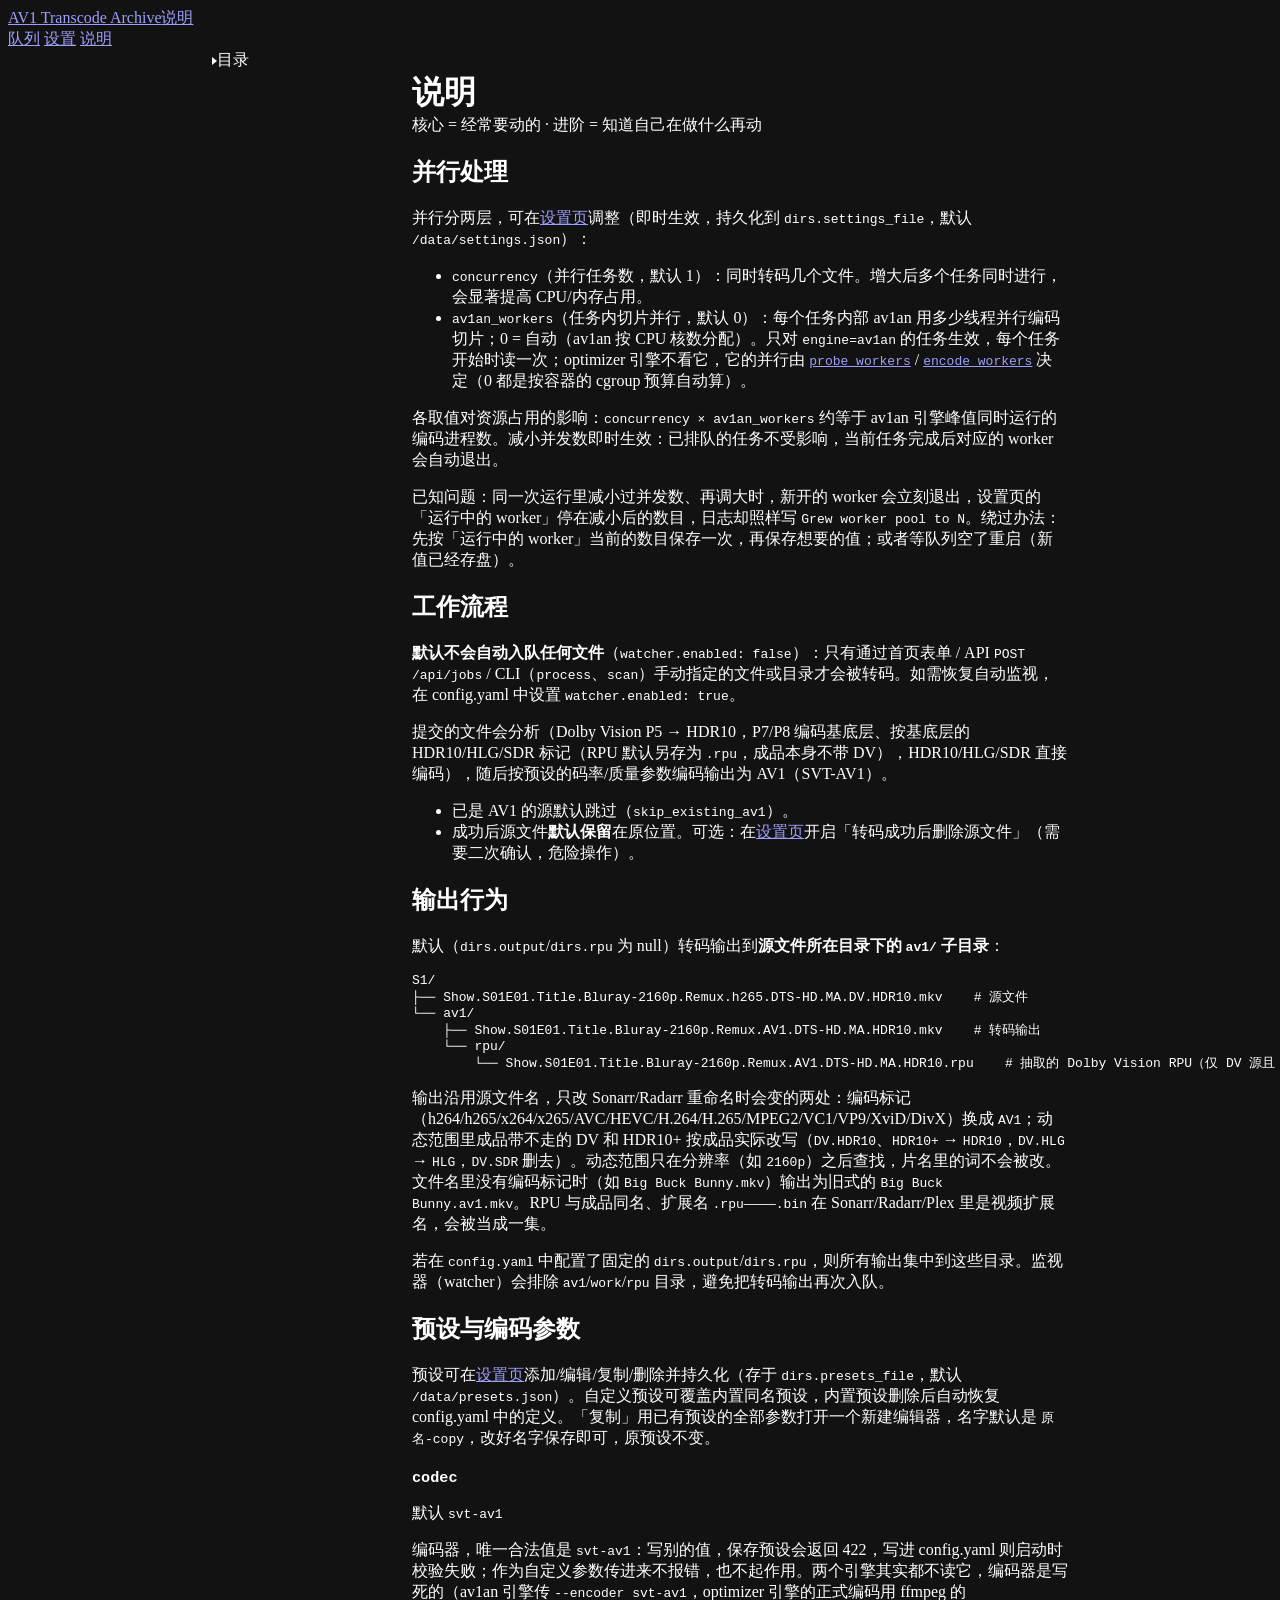
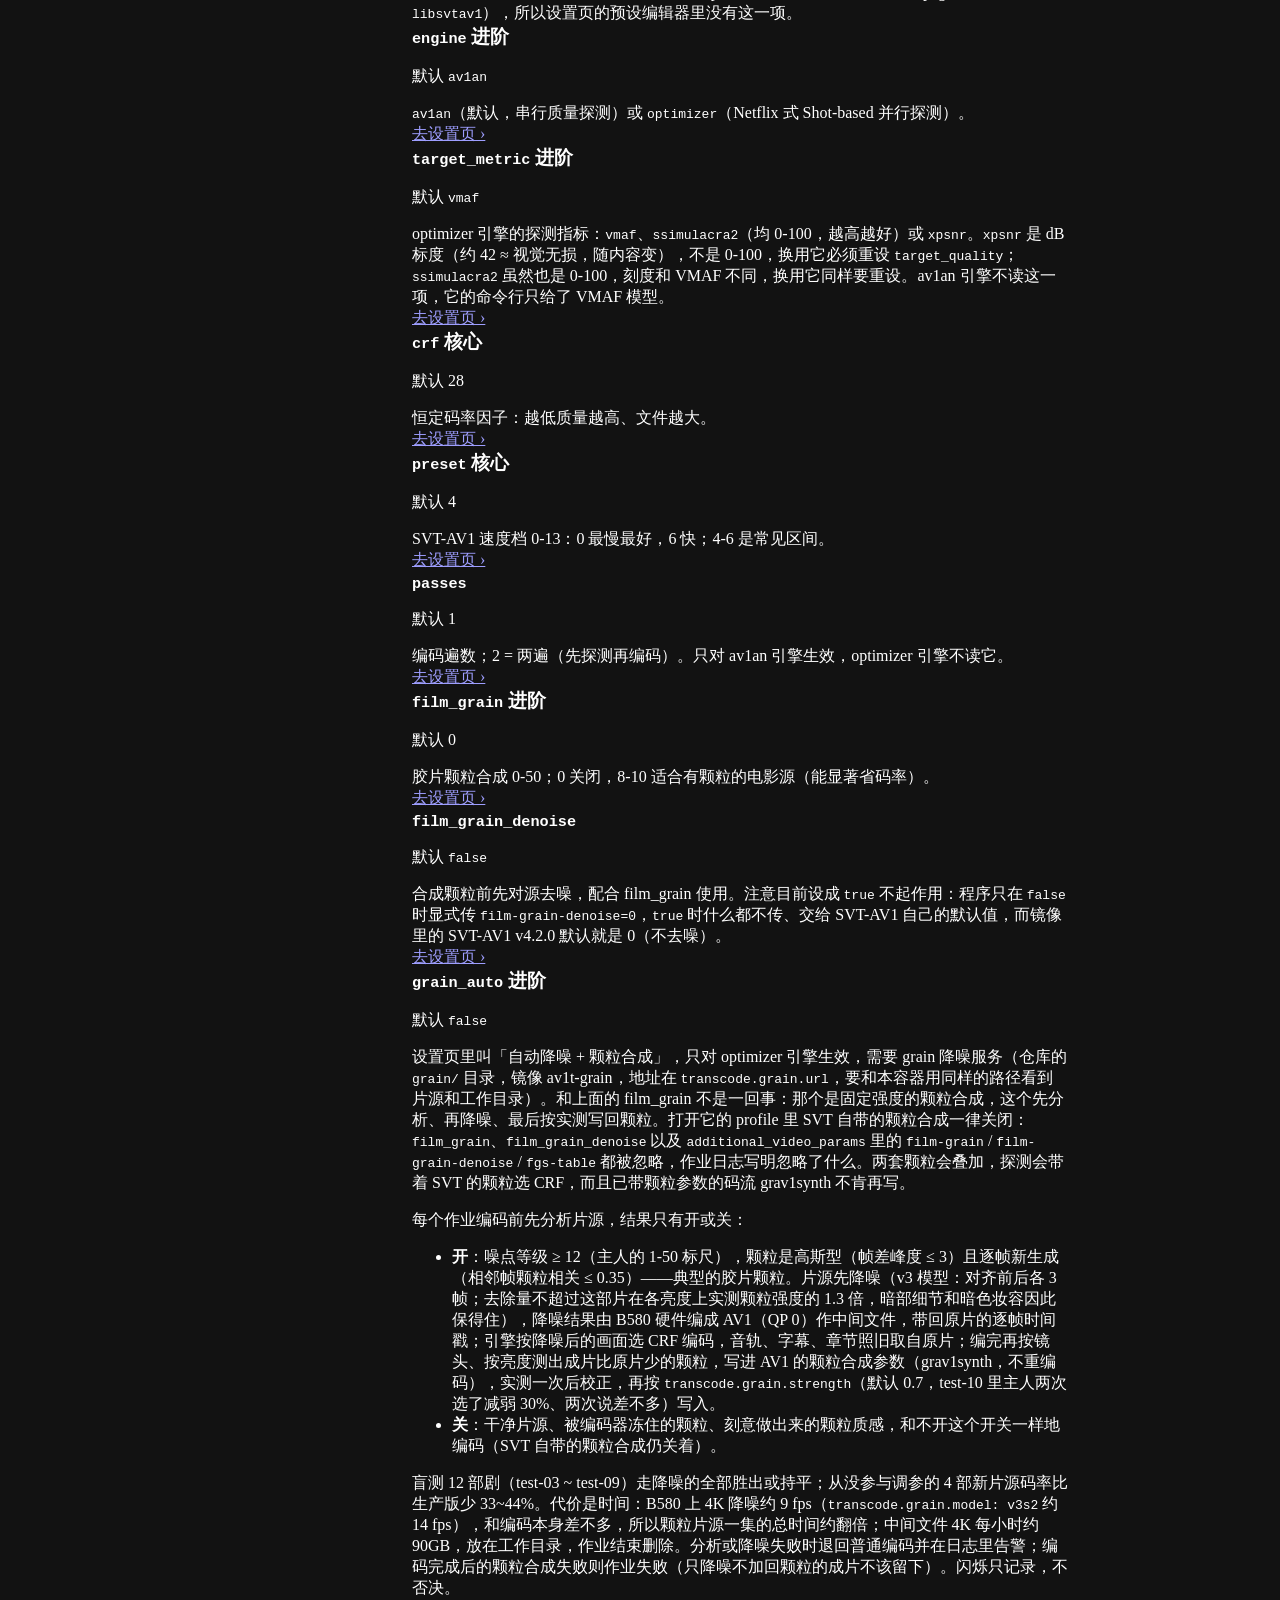
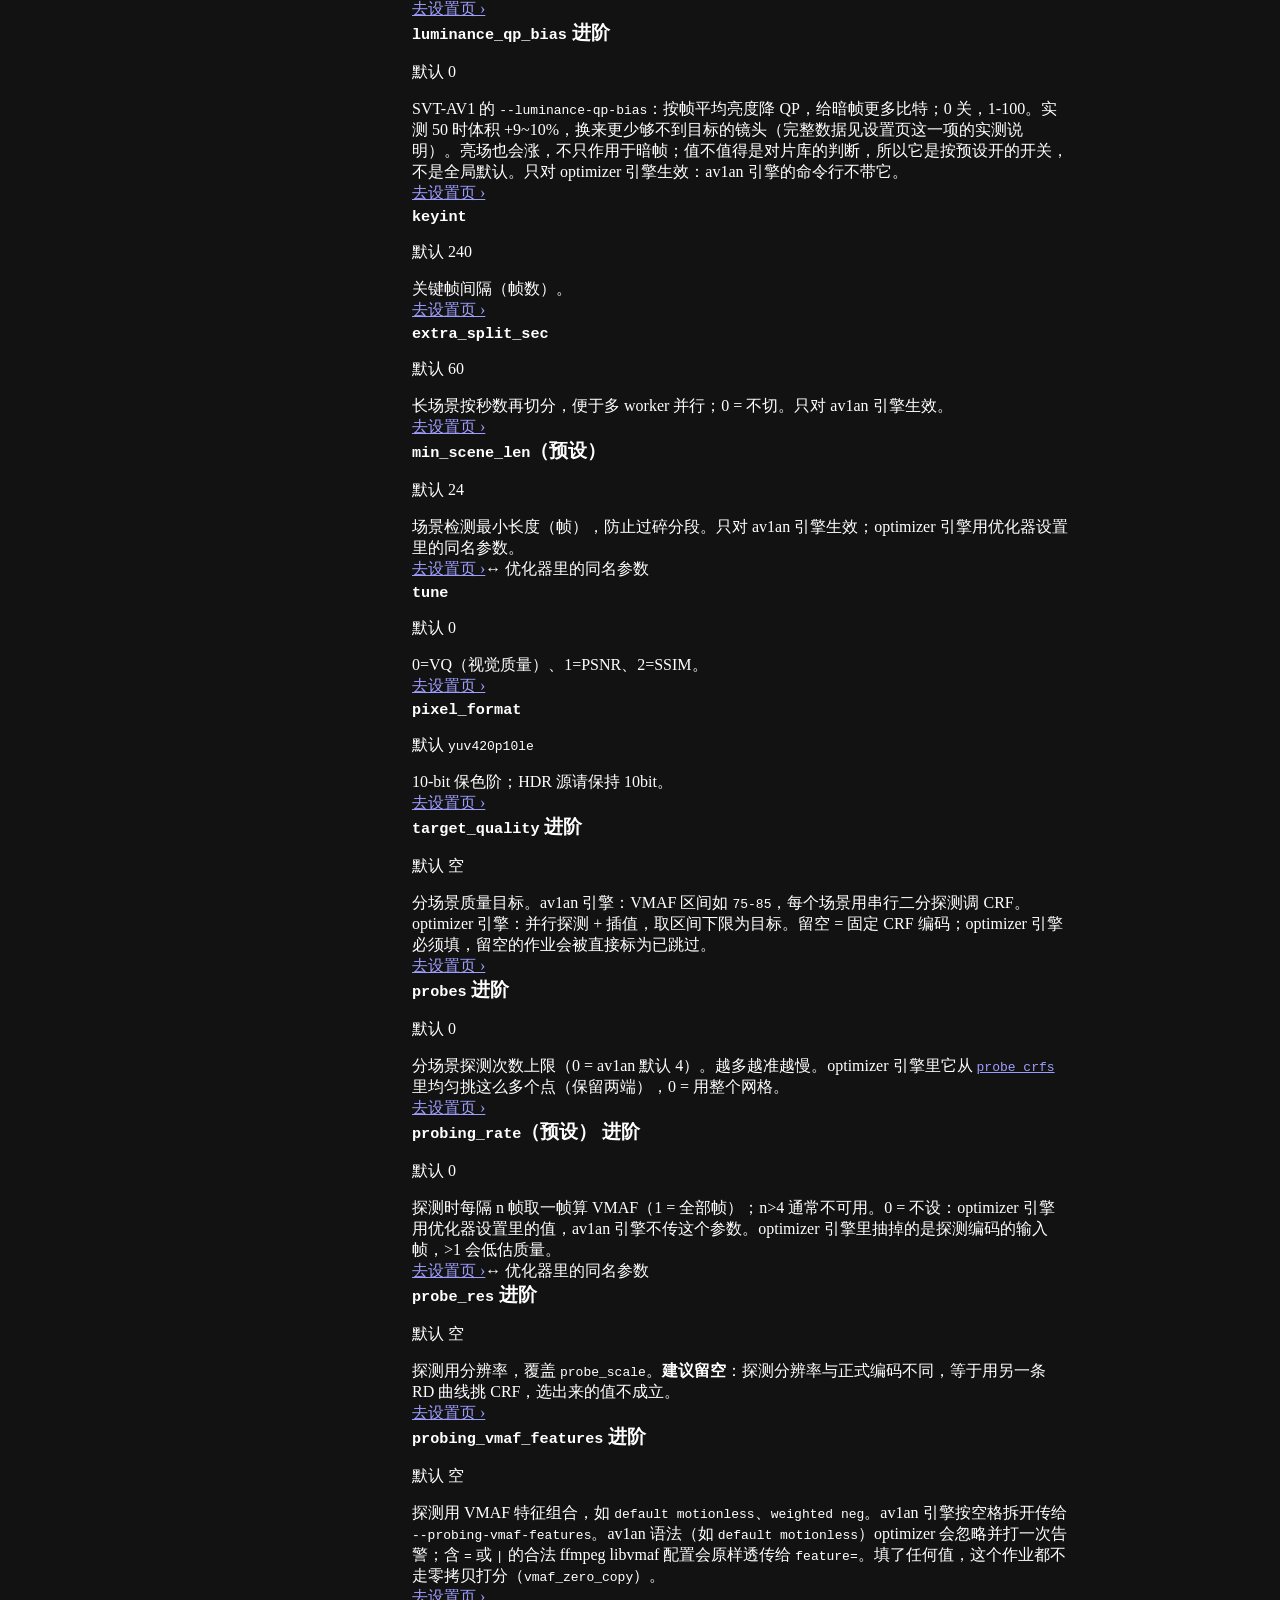
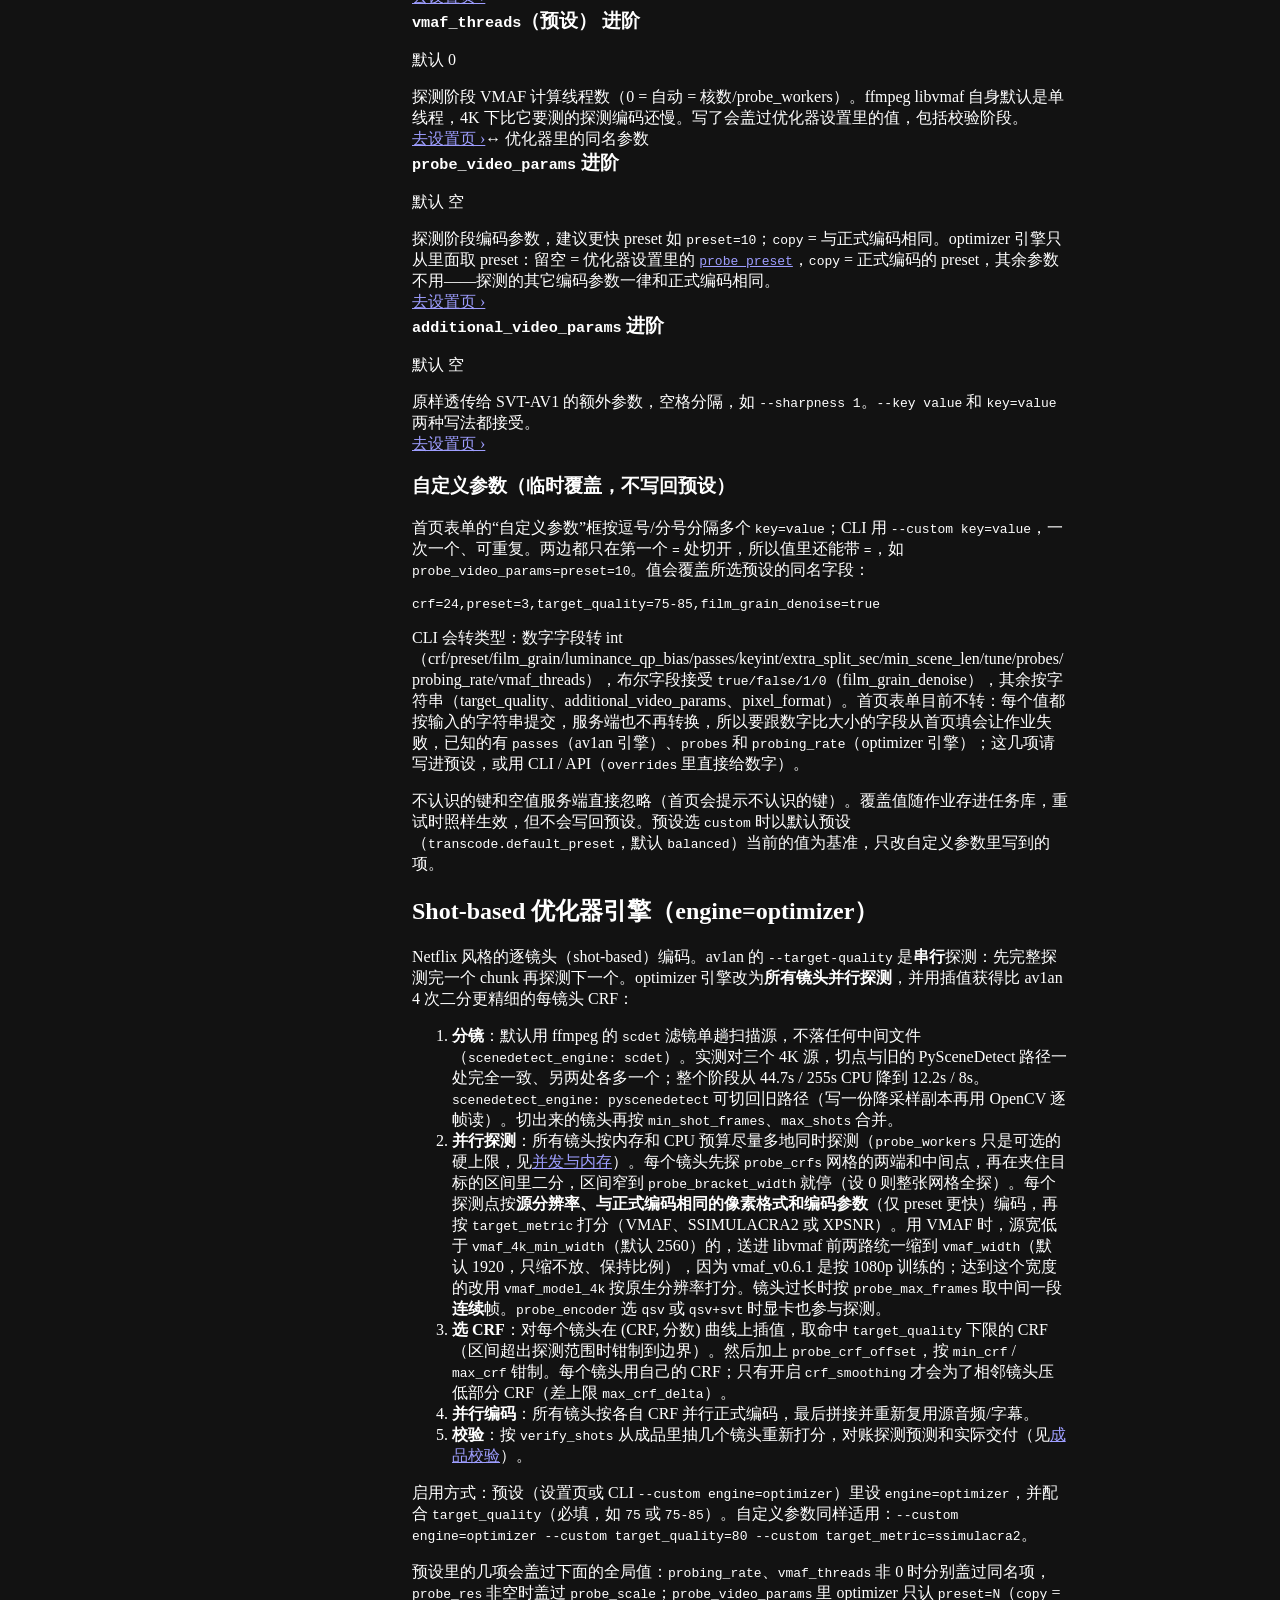
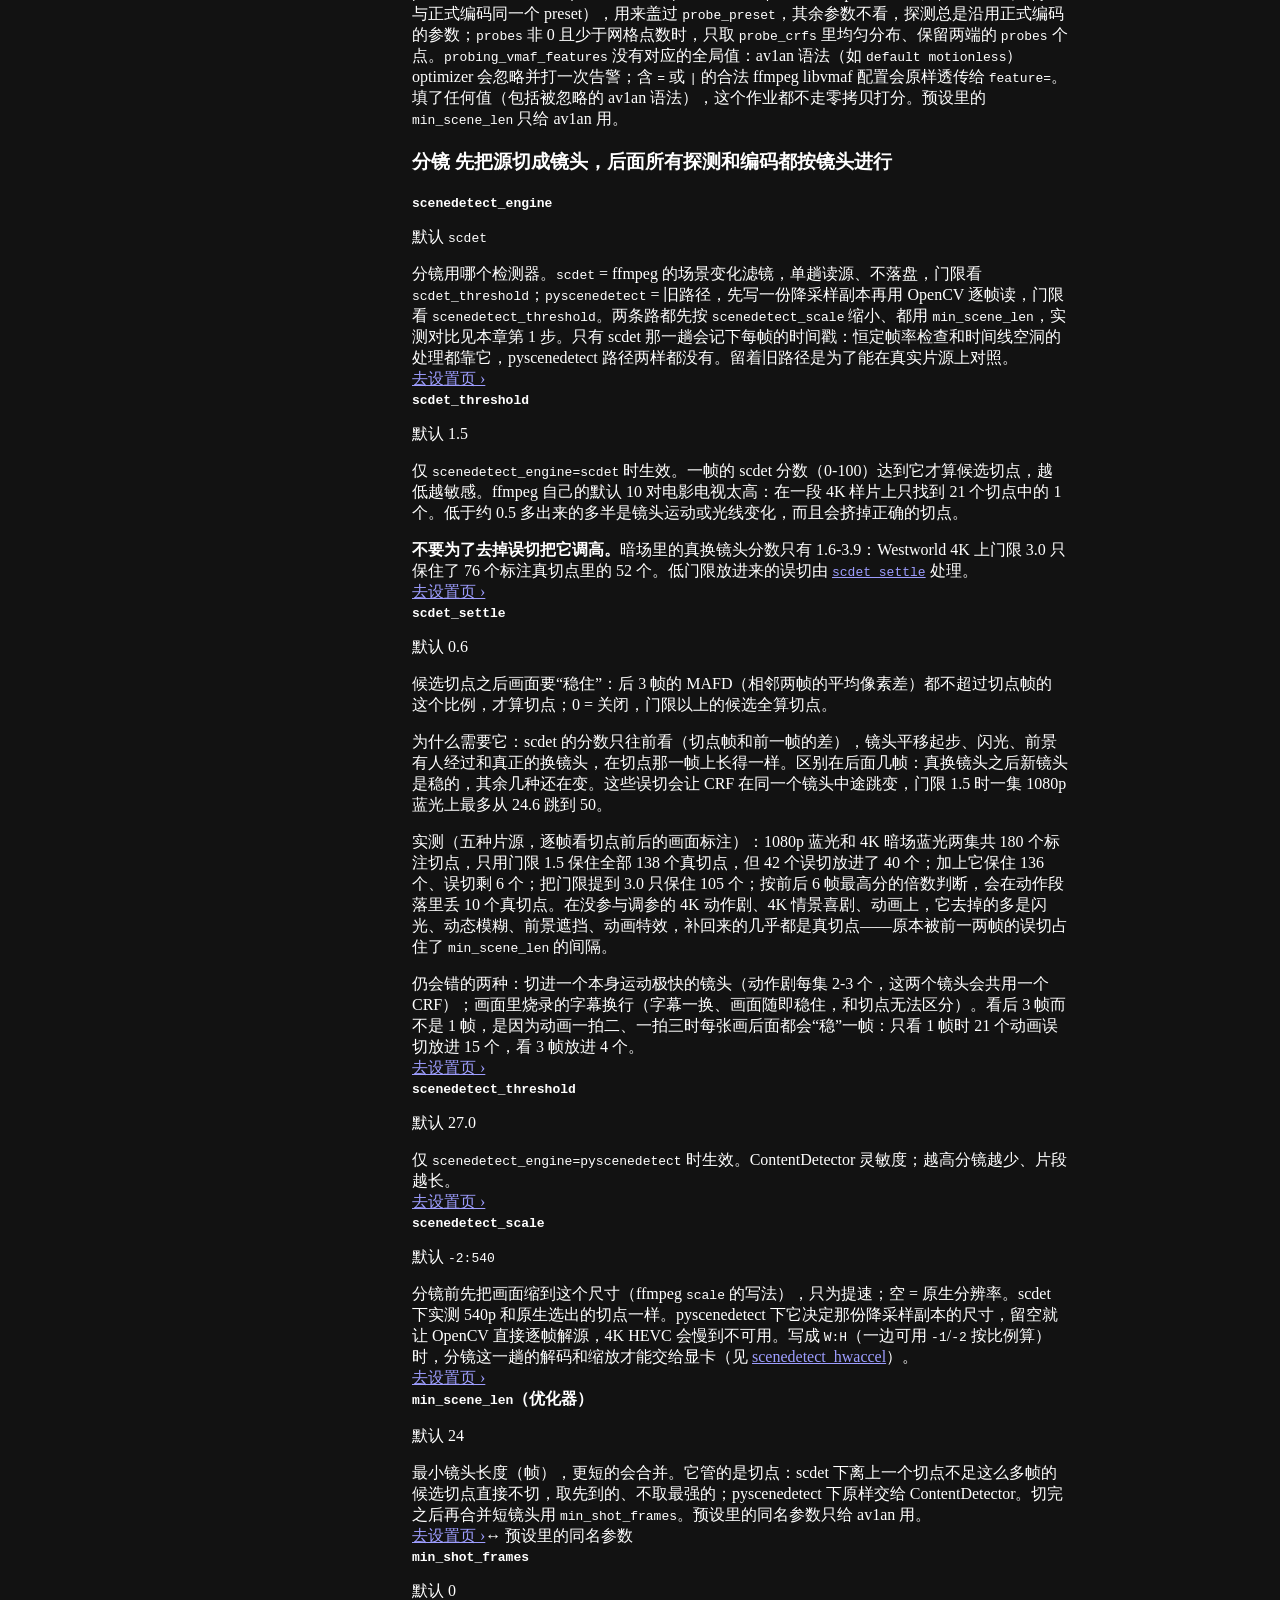
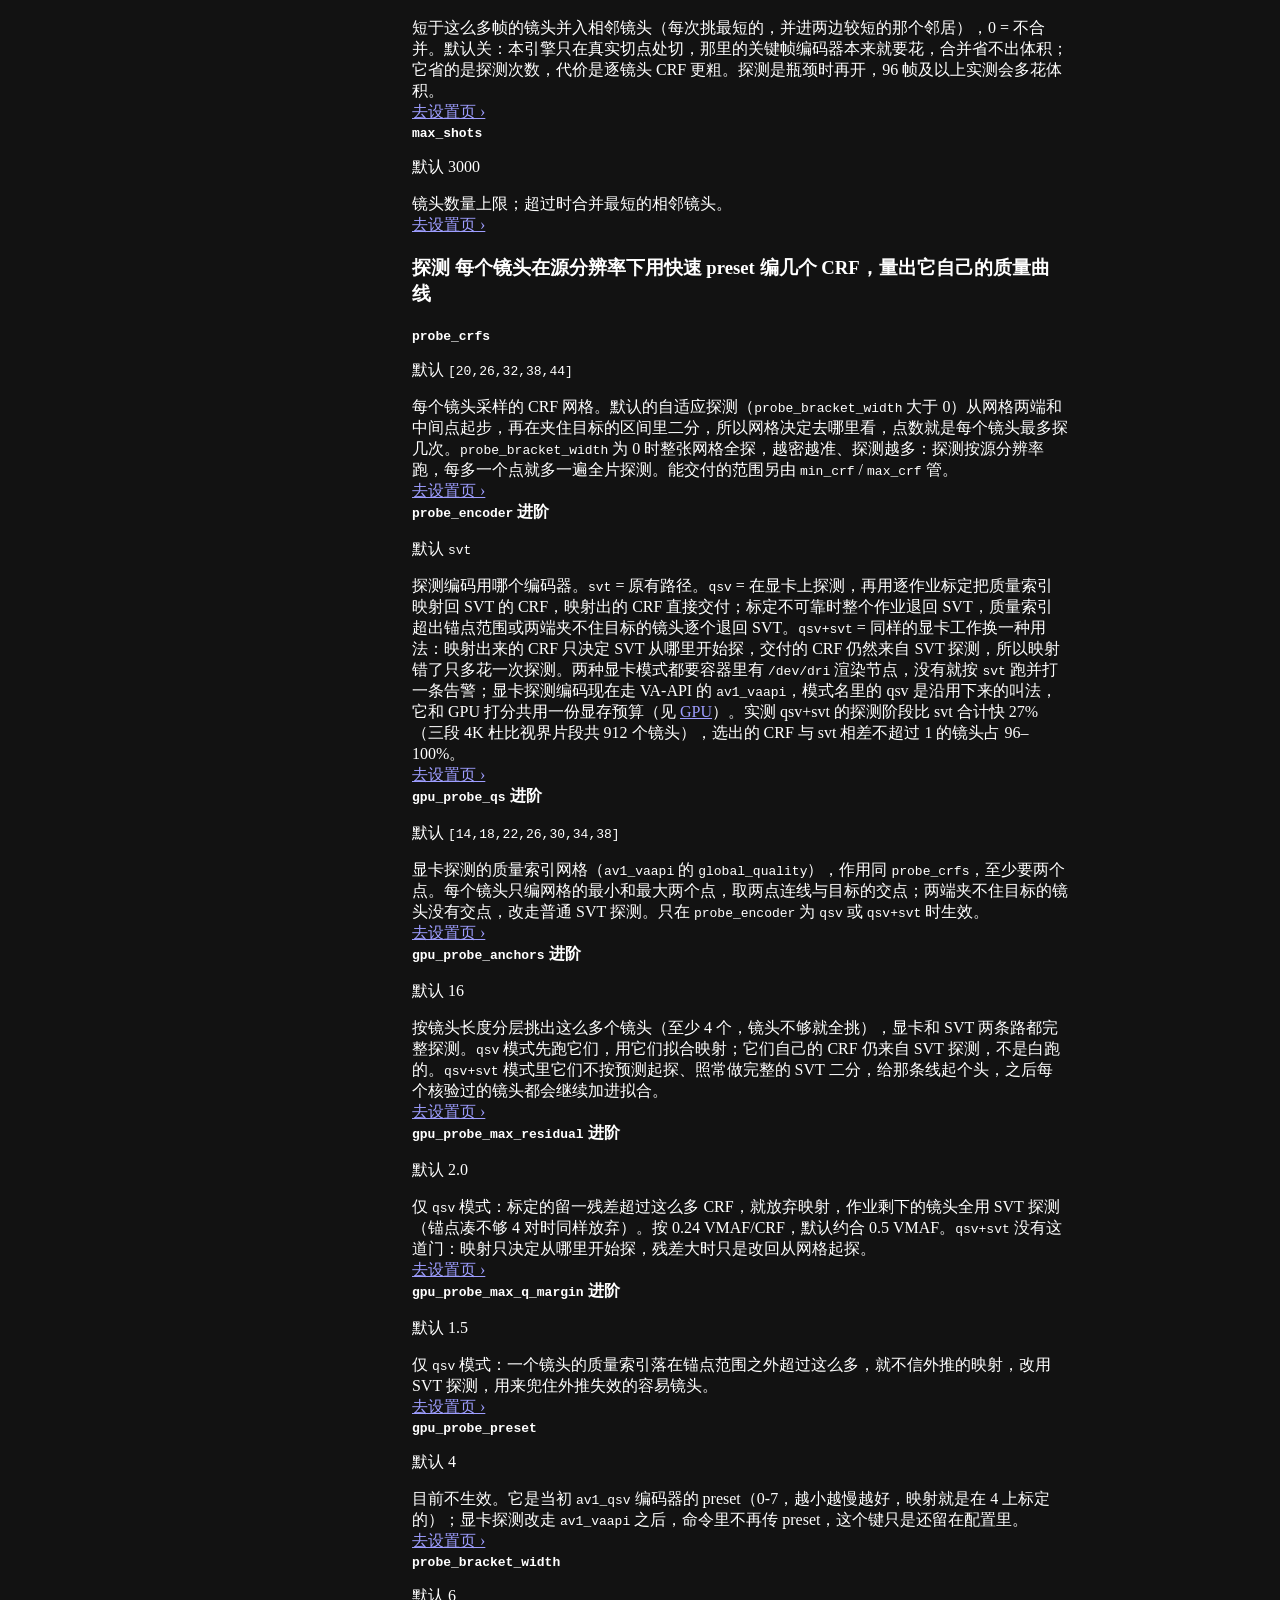
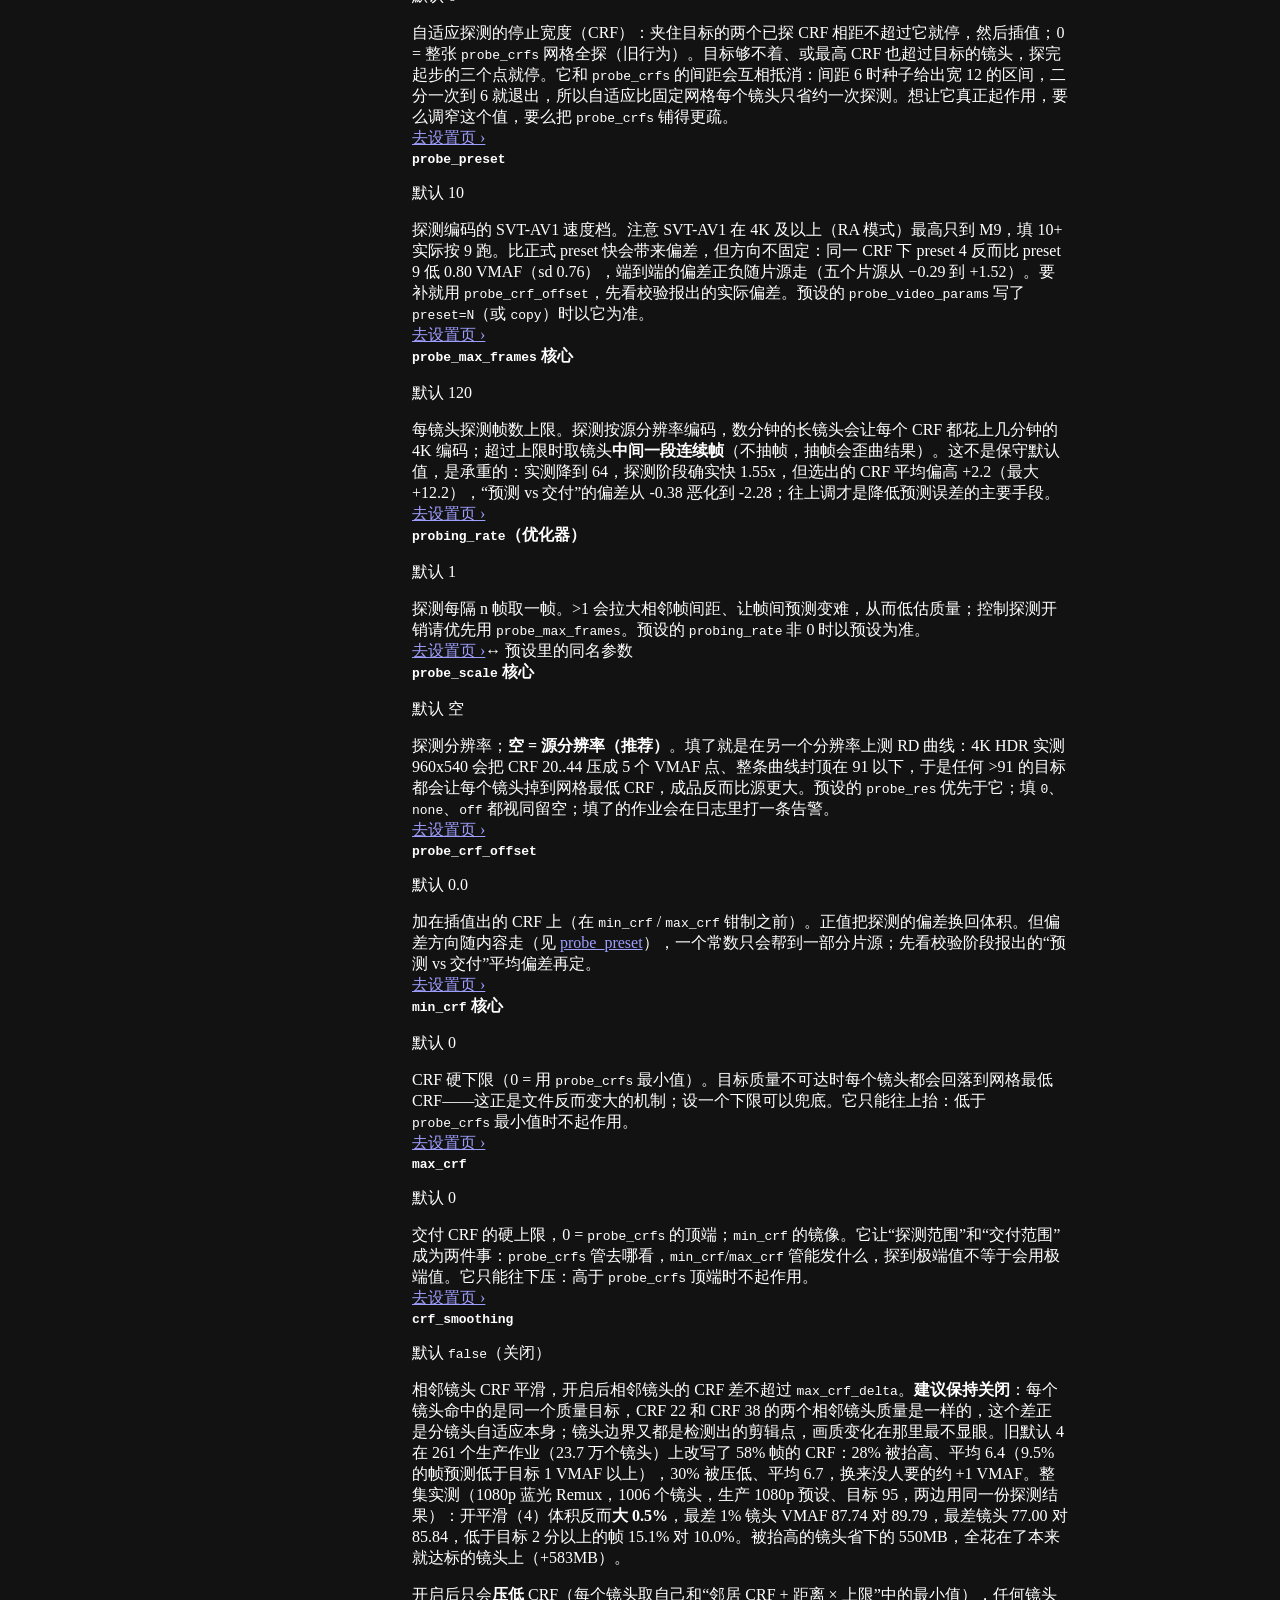
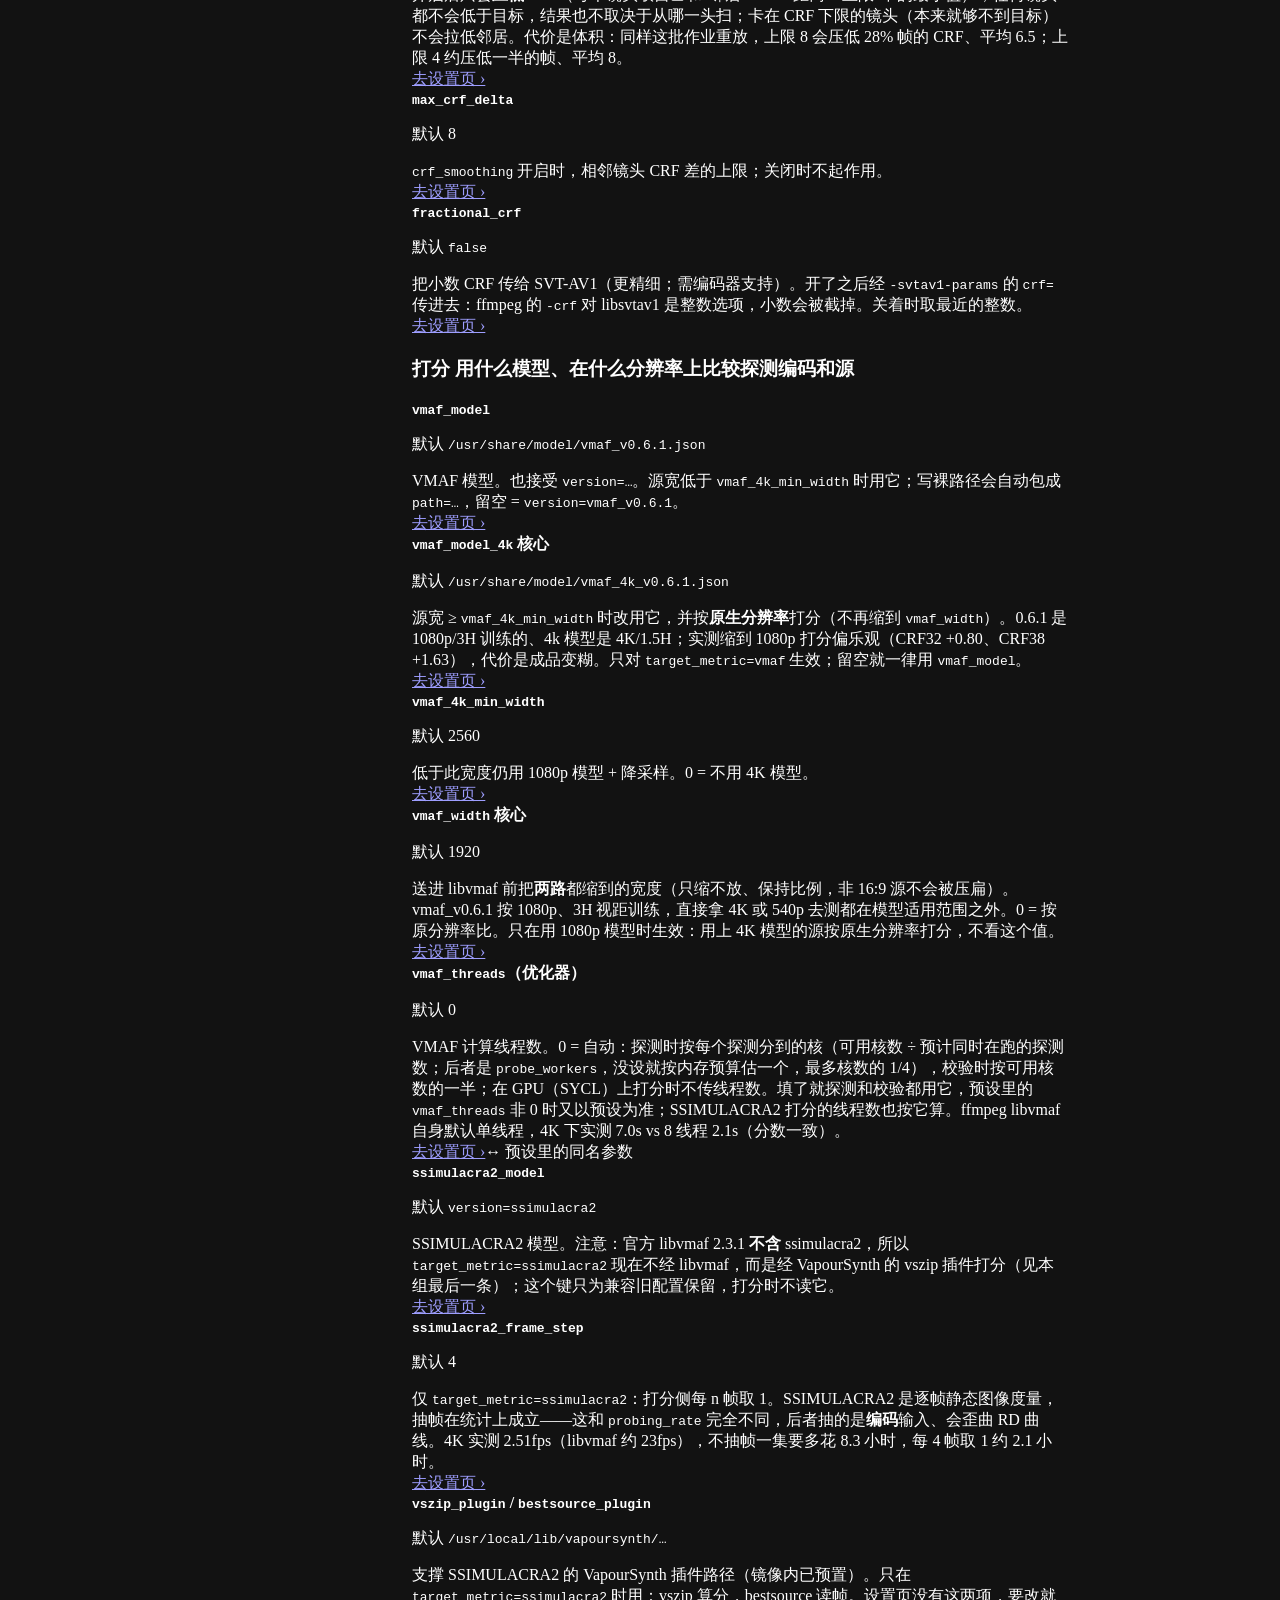
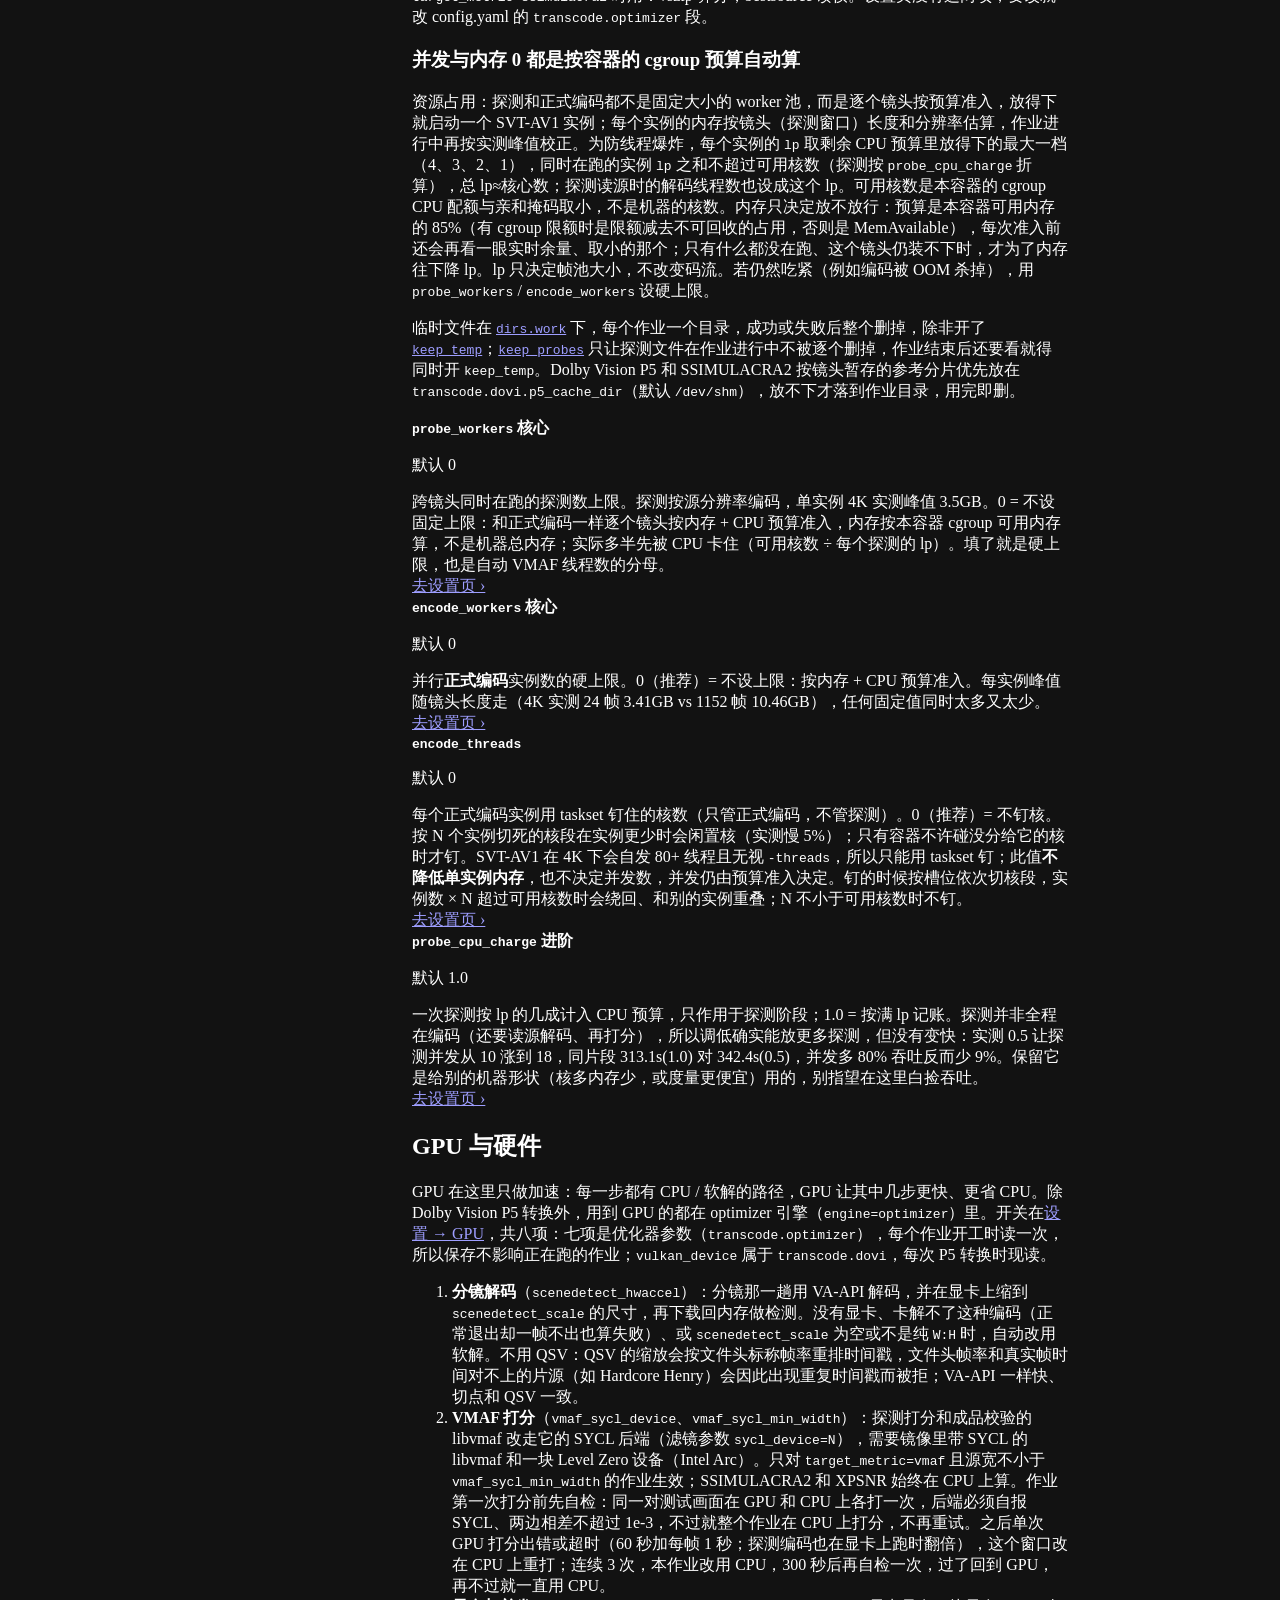
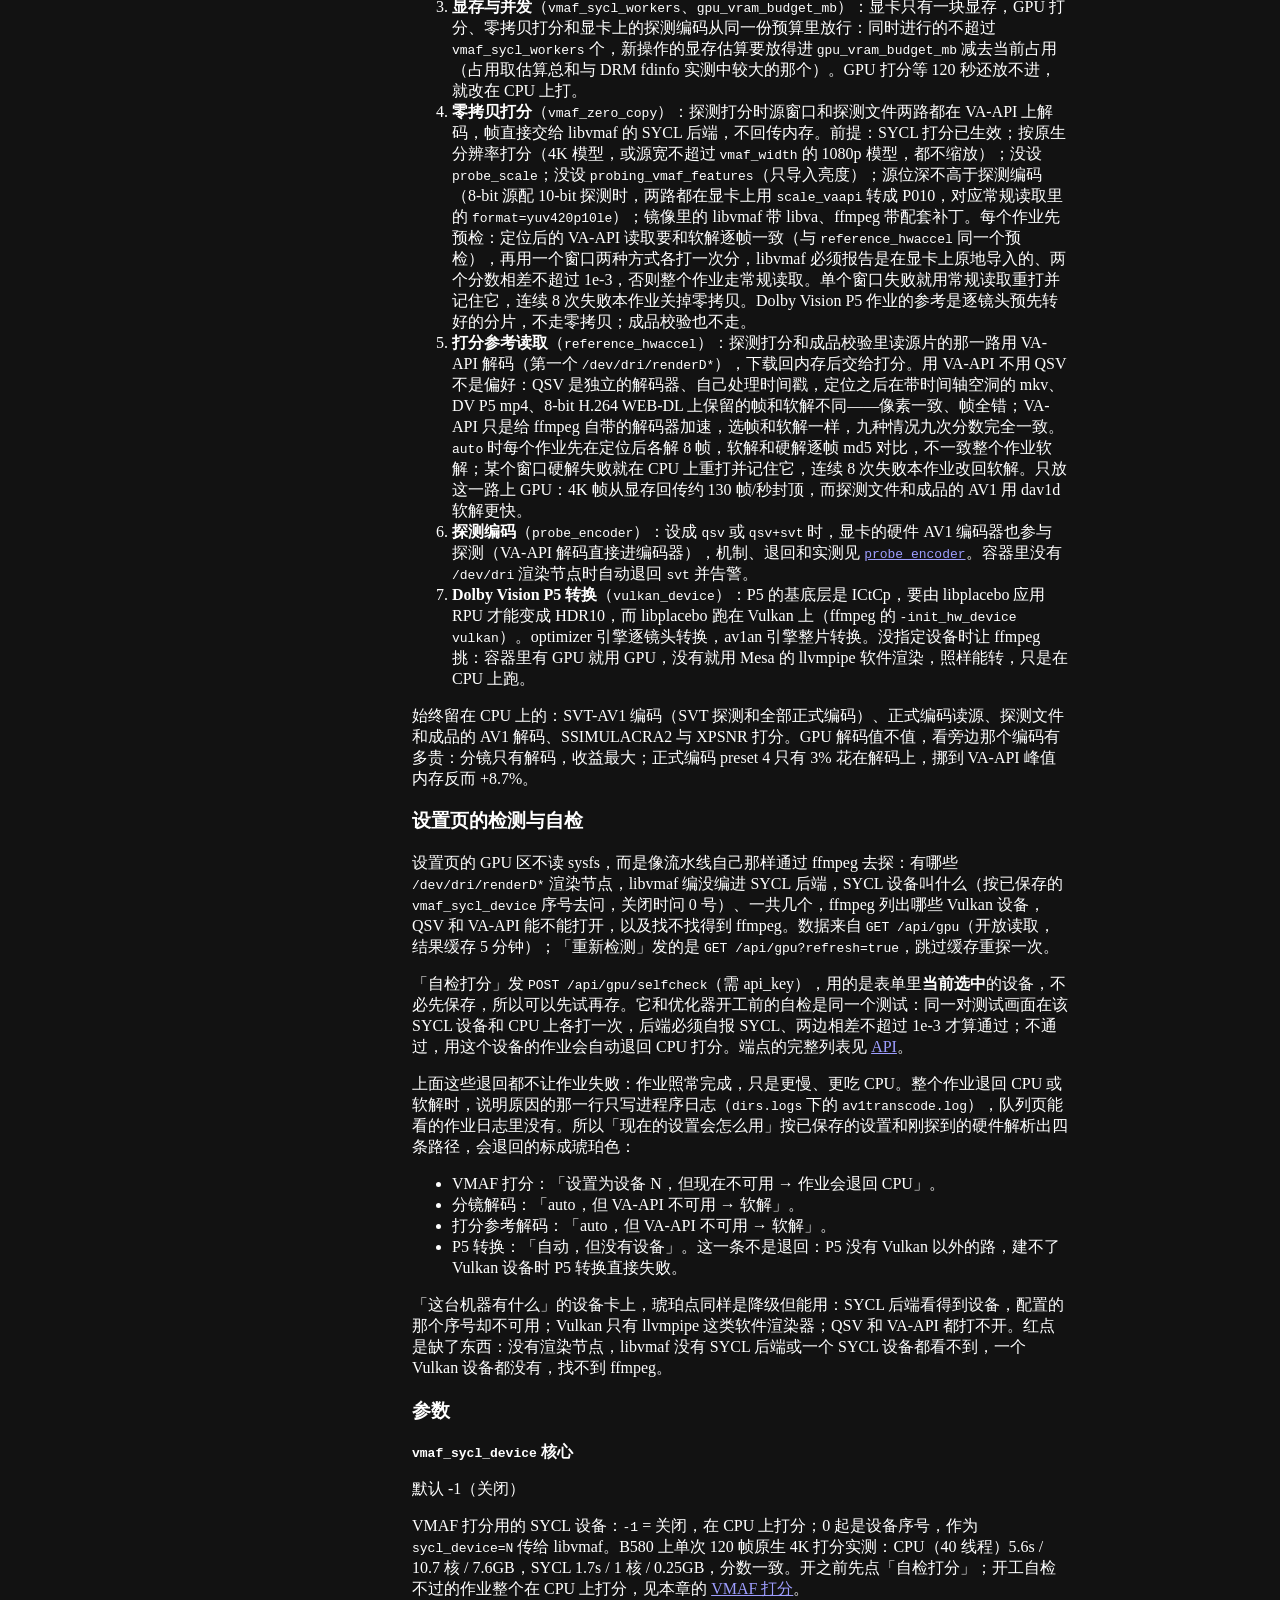
==== app/static/docs.html @ c9bf8240 "settings: a preset can be copied, and grain_auto reads as the denoise switch it is Each preset card " ====
<!DOCTYPE html>
<html lang="zh-CN">
<head>
  <meta charset="utf-8">
  <meta name="viewport" content="width=device-width, initial-scale=1, viewport-fit=cover">
  <meta name="color-scheme" content="dark">
  <title>说明 - AV1 Transcode Archive</title>
  <link rel="stylesheet" href="/static/base.css">
  <style>
    /* No script element on this page, on purpose. It is the page that gets
       read when the queue is wedged or the API refuses writes, so it has to
       render from this file and base.css alone, and still read as a plain
       outline (h1, the sections, one heading per parameter) with styles off.
       Everything below is layout; nothing here is needed to reach a sentence. */

    /* Room under the last section for the fixed "↑ 目录" link, or it sits on
       top of the API entries' last lines at full scroll. */
    .docs{ padding-bottom: calc(var(--s7) + var(--touch-main) + var(--s4) + env(safe-area-inset-bottom, 0px)); }
    .docs__head{ margin-bottom: var(--s4); }
    .docs__head h1{ margin-bottom: var(--s2); }
    .legend{ margin: 0; color: var(--dim); font-size: var(--t-meta); line-height: var(--lh-data); }

    /* ---- table of contents ----
       One list serves both widths. Below 1024px it is a closed details
       element, so the phone opens on content rather than on a screen of links.
       At 1024px and up the same closed element is forced visible and becomes
       the sticky rail: a second copy of the list would render twice with CSS
       off. Where ::details-content is missing the rail degrades to that one
       summary, which still opens it. */
    .toc{ margin-bottom: var(--s5); }
    .toc__fold > summary{
      display: flex; align-items: center; gap: var(--s2);
      min-height: var(--touch-main); padding: 0 var(--s3);
      background: var(--sheet);
      border-top: 1px solid var(--rule); border-bottom: 1px solid var(--rule);
      font-weight: 500; cursor: pointer; list-style: none;
    }
    .toc__fold > summary::-webkit-details-marker{ display: none; }
    .toc__fold > summary::before{
      content: ""; flex: none; width: 0; height: 0;
      border-left: 5px solid currentColor;
      border-top: 4px solid transparent; border-bottom: 4px solid transparent;
      transition: transform .18s ease-out;
    }
    .toc__fold[open] > summary::before{ transform: rotate(90deg); }
    .toc__list, .toc__list ol{ list-style: none; margin: 0; padding: 0; }
    .toc__list li{ margin: 0; }
    .toc__list a{
      display: flex; align-items: center;
      padding: var(--s1) var(--s2);
      color: var(--dim); text-decoration: none;
      font-size: var(--t-meta); line-height: var(--lh-data);
    }
    .toc__list a:hover{ color: var(--type); }
    /* The fixed "↑ 目录" link targets the list, not the details element:
       fragment navigation into a closed details element opens it, so the
       return trip is one tap. The extra margin keeps the summary above the
       list out from under the bar. */
    #toc{ scroll-margin-top: calc(var(--anchor-offset) + var(--touch-main)); }

    /* Phone and tablet: full-width rows, because a thumb reaches across a row
       but not into the far column of a grid, and an indented sub-entry only
       reads as a child when it sits directly under its parent. Two columns
       from 561px, flowing top to bottom so the parent stays with its child. */
    @media (max-width: 1023.98px){
      .toc__list{ padding-top: var(--s1); column-gap: var(--s5); }
      .toc__list > li{ break-inside: avoid; }
      .toc__list a{ min-height: var(--touch); border-bottom: 1px solid var(--rule); }
      .toc__list ol a{ padding-left: var(--s5); }
      .toc-return{
        position: fixed; z-index: var(--z-bar);
        right: calc(var(--pad) + env(safe-area-inset-right, 0px));
        bottom: calc(var(--s4) + env(safe-area-inset-bottom, 0px));
        display: inline-flex; align-items: center;
        min-height: var(--touch-main); padding: 0 var(--s4);
        background: var(--sheet-2); border: 1px solid var(--edge); border-radius: var(--r-ctl);
        color: var(--type); text-decoration: none; font-size: var(--t-meta);
      }
    }
    @media (min-width: 1024px){
      .docs{
        display: grid;
        grid-template-columns: 200px minmax(0, 82ch);
        grid-template-rows: auto 1fr;
        column-gap: var(--s6);
        justify-content: center;
        max-width: none;
      }
      .docs__head{ grid-column: 2; grid-row: 1; }
      .docs > article{ grid-column: 2; grid-row: 2; min-width: 0; }
      .toc{
        grid-column: 1; grid-row: 1 / 3; align-self: start;
        position: sticky; top: calc(var(--bar-total) + var(--s5));
        max-height: calc(100vh - var(--bar-total) - 2 * var(--s5));
        overflow-y: auto; margin: 0;
      }
      @supports selector(::details-content){
        .toc__fold > summary{ display: none; }
        .toc__fold:not([open])::details-content{ content-visibility: visible; }
      }
      .toc__list a{ min-height: 32px; padding: var(--s1) var(--s3); border-left: 2px solid transparent; }
      @media (pointer: coarse){ .toc__list a{ min-height: var(--touch); } }   /* a landscape iPad is 1180px wide */
      .toc__list ol a{ padding-left: var(--s5); }
      .toc-return{ display: none; }
    }
    @media (min-width: 561px) and (max-width: 1023.98px){ .toc__list{ columns: 2; } }

    /* Where a jump landed. A deep link from a settings field lands mid-section,
       out of sight of its heading; the rail item and the entry both say "here".
       :target rather than a scroll spy, because there is no script to spy with. */
    .docs:has(#sec-workers:target, #sec-workers :target) .toc a[href="#sec-workers"],
    .docs:has(#sec-flow:target, #sec-flow :target) .toc a[href="#sec-flow"],
    .docs:has(#sec-output:target, #sec-output :target) .toc a[href="#sec-output"],
    .docs:has(#sec-presets:target, #sec-presets :target) .toc a[href="#sec-presets"],
    .docs:has(#sec-custom:target) .toc a[href="#sec-custom"],
    .docs:has(#sec-opt:target, #sec-opt :target) .toc a[href="#sec-opt"],
    .docs:has(#sec-opt-detect:target) .toc a[href="#sec-opt-detect"],
    .docs:has(#sec-opt-probe:target) .toc a[href="#sec-opt-probe"],
    .docs:has(#sec-opt-score:target) .toc a[href="#sec-opt-score"],
    .docs:has(#sec-opt-res:target) .toc a[href="#sec-opt-res"],
    .docs:has(#sec-gpu:target, #sec-gpu :target) .toc a[href="#sec-gpu"],
    .docs:has(#sec-subs:target, #sec-subs :target) .toc a[href="#sec-subs"],
    .docs:has(#sec-dovi:target, #sec-dovi :target) .toc a[href="#sec-dovi"],
    .docs:has(#sec-verify:target, #sec-verify :target) .toc a[href="#sec-verify"],
    .docs:has(#sec-glossary:target, #sec-glossary :target) .toc a[href="#sec-glossary"],
    .docs:has(#sec-config:target, #sec-config :target) .toc a[href="#sec-config"],
    .docs:has(#sec-env:target, #sec-env :target) .toc a[href="#sec-env"],
    .docs:has(#sec-cli:target, #sec-cli :target) .toc a[href="#sec-cli"],
    .docs:has(#sec-api:target, #sec-api :target) .toc a[href="#sec-api"]{
      color: var(--type); border-left-color: var(--type);
    }
    .def:target{
      background: var(--signal-bg);
      margin-inline: calc(var(--s3) * -1); padding-inline: var(--s3);
    }

    /* ---- entries ----
       The five tables are .def blocks now: table cells ignore overflow, so at
       390px the old 说明 column was squeezed to a 15-line tower of one or two
       characters and the page ran 502px wide. .prose h3 would hand every entry
       name a 24px top margin; the entry's own border-top is its separator. */
    .prose .def__name{ margin: 0; }
    /* The h2's own rule already separates it from a first entry; a second rule
       25px lower reads as an empty entry. */
    .prose h2 + .def{ border-top: 0; padding-top: 0; }
    /* Plain-text runs like crf/preset/film_grain/passes/…/tune have no break
       opportunity; that one sentence alone ran this page to 579px at 390. */
    .prose{ overflow-wrap: break-word; }
    .def__dflt{ overflow-wrap: anywhere; }
    /* Values on the 默认 / 配置段 / 方法 line are machine strings, so they are
       code elements, but a chip on a 12px dim line outweighs the entry name. */
    .def__dflt code{ padding: 0; background: none; border: 0; font-size: inherit; }
    .def__body p{ margin-bottom: 0; }
    /* base.css spans the body over the name and default rows; without a
       flexible second row a long body splits its height evenly and pushes
       "默认 …" halfway down, away from the name it belongs to. */
    @media (min-width: 1024px){ .def{ grid-template-rows: auto 1fr; } }
    .def__foot{
      display: flex; flex-wrap: wrap; align-items: center; gap: 0 var(--s4);
      margin: var(--s2) 0 0; line-height: var(--lh-data);
    }
    .def__foot .def__link{ margin-top: 0; }
    .def__also{ font-size: var(--t-meta); color: var(--dim); text-decoration: none; }
    .def__also:hover{ color: var(--type); }
    /* 44px tap height on touch, but the empty half of it hangs into the
       entry's bottom padding instead of adding a blank band under every entry. */
    @media (pointer: coarse){
      .def__foot{ margin: 0 0 calc(var(--s3) * -1); }
      .def__foot a{ display: inline-flex; align-items: center; min-height: var(--touch); }
    }
  </style>
</head>
<body>
<header class="bar">
  <a class="bar__title" href="/"><span class="bar__full">AV1 Transcode Archive</span><span class="bar__short">说明</span></a>
  <nav class="bar__nav">
    <a href="/">队列</a>
    <a href="/static/settings.html">设置</a>
    <a href="/static/docs.html" aria-current="page">说明</a>
  </nav>
</header>
<main class="docs">

<div class="docs__head">
  <h1>说明</h1>
  <p class="legend"><span class="tag core">核心</span> = 经常要动的 · <span class="tag adv">进阶</span> = 知道自己在做什么再动</p>
</div>

<nav class="toc" aria-label="目录">
  <details class="toc__fold">
    <summary>目录</summary>
    <ol class="toc__list" id="toc">
      <li><a href="#sec-workers">并行处理</a></li>
      <li><a href="#sec-flow">工作流程</a></li>
      <li><a href="#sec-output">输出行为</a></li>
      <li><a href="#sec-presets">预设与编码参数</a>
        <ol><li><a href="#sec-custom">自定义参数（临时覆盖，不写回预设）</a></li></ol></li>
      <li><a href="#sec-opt">Shot-based 优化器引擎（engine=optimizer）</a>
        <ol><li><a href="#sec-opt-detect">分镜</a></li><li><a href="#sec-opt-probe">探测</a></li><li><a href="#sec-opt-score">打分</a></li><li><a href="#sec-opt-res">并发与内存</a></li></ol></li>
      <li><a href="#sec-gpu">GPU 与硬件</a></li>
      <li><a href="#sec-subs">字幕处理</a></li>
      <li><a href="#sec-dovi">Dolby Vision / HDR</a></li>
      <li><a href="#sec-verify">成品校验</a></li>
      <li><a href="#sec-glossary">作业阶段与状态词表</a></li>
      <li><a href="#sec-config">config.yaml 全部配置</a></li>
      <li><a href="#sec-env">环境变量覆盖</a></li>
      <li><a href="#sec-cli">CLI 用法</a></li>
      <li><a href="#sec-api">API</a></li>
    </ol>
  </details>
</nav>

<article class="prose">

<section id="sec-workers">
<h2>并行处理</h2>
<p>并行分两层，可在<a href="/static/settings.html#sec-workers">设置页</a>调整（即时生效，持久化到 <code>dirs.settings_file</code>，默认 <code>/data/settings.json</code>）：</p>
<ul>
  <li><code>concurrency</code>（并行任务数，默认 1）：同时转码几个文件。增大后多个任务同时进行，会显著提高 CPU/内存占用。</li>
  <li><code>av1an_workers</code>（任务内切片并行，默认 0）：每个任务内部 av1an 用多少线程并行编码切片；0 = 自动（av1an 按 CPU 核数分配）。只对 <code>engine=av1an</code> 的任务生效，每个任务开始时读一次；optimizer 引擎不看它，它的并行由 <a href="#p-probe_workers"><code>probe_workers</code></a> / <a href="#p-encode_workers"><code>encode_workers</code></a> 决定（0 都是按容器的 cgroup 预算自动算）。</li>
</ul>
<p>各取值对资源占用的影响：<code>concurrency × av1an_workers</code> 约等于 av1an 引擎峰值同时运行的编码进程数。减小并发数即时生效：已排队的任务不受影响，当前任务完成后对应的 worker 会自动退出。</p>
<p>已知问题：同一次运行里减小过并发数、再调大时，新开的 worker 会立刻退出，设置页的「运行中的 worker」停在减小后的数目，日志却照样写 <code>Grew worker pool to N</code>。绕过办法：先按「运行中的 worker」当前的数目保存一次，再保存想要的值；或者等队列空了重启（新值已经存盘）。</p>
</section>

<section id="sec-flow">
<h2>工作流程</h2>
<p><b>默认不会自动入队任何文件</b>（<code>watcher.enabled: false</code>）：只有通过首页表单 / API <code>POST /api/jobs</code> / CLI（<code>process</code>、<code>scan</code>）手动指定的文件或目录才会被转码。如需恢复自动监视，在 config.yaml 中设置 <code>watcher.enabled: true</code>。</p>
<p>提交的文件会分析（Dolby Vision P5 → HDR10，P7/P8 编码基底层、按基底层的 HDR10/HLG/SDR 标记（RPU 默认另存为 <code>.rpu</code>，成品本身不带 DV），HDR10/HLG/SDR 直接编码），随后按预设的码率/质量参数编码输出为 AV1（SVT-AV1）。</p>
<ul>
  <li>已是 AV1 的源默认跳过（<code>skip_existing_av1</code>）。</li>
  <li>成功后源文件<b>默认保留</b>在原位置。可选：在<a href="/static/settings.html#sec-safety">设置页</a>开启「转码成功后删除源文件」（需要二次确认，危险操作）。</li>
</ul>
</section>

<section id="sec-output">
<h2>输出行为</h2>
<p>默认（<code>dirs.output</code>/<code>dirs.rpu</code> 为 null）转码输出到<b>源文件所在目录下的 <code>av1/</code> 子目录</b>：</p>
<pre>S1/
├── Show.S01E01.Title.Bluray-2160p.Remux.h265.DTS-HD.MA.DV.HDR10.mkv    # 源文件
└── av1/
    ├── Show.S01E01.Title.Bluray-2160p.Remux.AV1.DTS-HD.MA.HDR10.mkv    # 转码输出
    └── rpu/
        └── Show.S01E01.Title.Bluray-2160p.Remux.AV1.DTS-HD.MA.HDR10.rpu    # 抽取的 Dolby Vision RPU（仅 DV 源且 save_rpu=true）
</pre>
<p>输出沿用源文件名，只改 Sonarr/Radarr 重命名时会变的两处：编码标记（h264/h265/x264/x265/AVC/HEVC/H.264/H.265/MPEG2/VC1/VP9/XviD/DivX）换成 <code>AV1</code>；动态范围里成品带不走的 DV 和 HDR10+ 按成品实际改写（<code>DV.HDR10</code>、<code>HDR10+</code> → <code>HDR10</code>，<code>DV.HLG</code> → <code>HLG</code>，<code>DV.SDR</code> 删去）。动态范围只在分辨率（如 <code>2160p</code>）之后查找，片名里的词不会被改。文件名里没有编码标记时（如 <code>Big Buck Bunny.mkv</code>）输出为旧式的 <code>Big Buck Bunny.av1.mkv</code>。RPU 与成品同名、扩展名 <code>.rpu</code>——<code>.bin</code> 在 Sonarr/Radarr/Plex 里是视频扩展名，会被当成一集。</p>
<p>若在 <code>config.yaml</code> 中配置了固定的 <code>dirs.output</code>/<code>dirs.rpu</code>，则所有输出集中到这些目录。监视器（watcher）会排除 <code>av1</code>/<code>work</code>/<code>rpu</code> 目录，避免把转码输出再次入队。</p>
</section>

<section id="sec-presets">
<h2>预设与编码参数</h2>
<p>预设可在<a href="/static/settings.html#sec-presets">设置页</a>添加/编辑/复制/删除并持久化（存于 <code>dirs.presets_file</code>，默认 <code>/data/presets.json</code>）。自定义预设可覆盖内置同名预设，内置预设删除后自动恢复 config.yaml 中的定义。「复制」用已有预设的全部参数打开一个新建编辑器，名字默认是 <code>原名-copy</code>，改好名字保存即可，原预设不变。</p>
<div class="def" id="p-codec">
  <h3 class="def__name"><code>codec</code></h3>
  <p class="def__dflt">默认 <code>svt-av1</code></p>
  <div class="def__body"><p>编码器，唯一合法值是 <code>svt-av1</code>：写别的值，保存预设会返回 422，写进 config.yaml 则启动时校验失败；作为自定义参数传进来不报错，也不起作用。两个引擎其实都不读它，编码器是写死的（av1an 引擎传 <code>--encoder svt-av1</code>，optimizer 引擎的正式编码用 ffmpeg 的 <code>libsvtav1</code>），所以设置页的预设编辑器里没有这一项。</p></div>
</div>
<div class="def" id="p-engine">
  <h3 class="def__name"><code>engine</code> <span class="tag adv">进阶</span></h3>
  <p class="def__dflt">默认 <code>av1an</code></p>
  <div class="def__body"><p><code>av1an</code>（默认，串行质量探测）或 <code>optimizer</code>（Netflix 式 Shot-based 并行探测）。</p>
    <p class="def__foot"><a class="def__link" href="/static/settings.html#sec-presets">去设置页 ›</a></p></div>
</div>
<div class="def" id="p-target_metric">
  <h3 class="def__name"><code>target_metric</code> <span class="tag adv">进阶</span></h3>
  <p class="def__dflt">默认 <code>vmaf</code></p>
  <div class="def__body"><p>optimizer 引擎的探测指标：<code>vmaf</code>、<code>ssimulacra2</code>（均 0-100，越高越好）或 <code>xpsnr</code>。<code>xpsnr</code> 是 dB 标度（约 42 ≈ 视觉无损，随内容变），不是 0-100，换用它必须重设 <code>target_quality</code>；<code>ssimulacra2</code> 虽然也是 0-100，刻度和 VMAF 不同，换用它同样要重设。av1an 引擎不读这一项，它的命令行只给了 VMAF 模型。</p>
    <p class="def__foot"><a class="def__link" href="/static/settings.html#sec-presets">去设置页 ›</a></p></div>
</div>
<div class="def" id="p-crf">
  <h3 class="def__name"><code>crf</code> <span class="tag core">核心</span></h3>
  <p class="def__dflt">默认 28</p>
  <div class="def__body"><p>恒定码率因子：越低质量越高、文件越大。</p>
    <p class="def__foot"><a class="def__link" href="/static/settings.html#sec-presets">去设置页 ›</a></p></div>
</div>
<div class="def" id="p-preset">
  <h3 class="def__name"><code>preset</code> <span class="tag core">核心</span></h3>
  <p class="def__dflt">默认 4</p>
  <div class="def__body"><p>SVT-AV1 速度档 0-13：0 最慢最好，6 快；4-6 是常见区间。</p>
    <p class="def__foot"><a class="def__link" href="/static/settings.html#sec-presets">去设置页 ›</a></p></div>
</div>
<div class="def" id="p-passes">
  <h3 class="def__name"><code>passes</code></h3>
  <p class="def__dflt">默认 1</p>
  <div class="def__body"><p>编码遍数；2 = 两遍（先探测再编码）。只对 av1an 引擎生效，optimizer 引擎不读它。</p>
    <p class="def__foot"><a class="def__link" href="/static/settings.html#sec-presets">去设置页 ›</a></p></div>
</div>
<div class="def" id="p-film_grain">
  <h3 class="def__name"><code>film_grain</code> <span class="tag adv">进阶</span></h3>
  <p class="def__dflt">默认 0</p>
  <div class="def__body"><p>胶片颗粒合成 0-50；0 关闭，8-10 适合有颗粒的电影源（能显著省码率）。</p>
    <p class="def__foot"><a class="def__link" href="/static/settings.html#sec-presets">去设置页 ›</a></p></div>
</div>
<div class="def" id="p-film_grain_denoise">
  <h3 class="def__name"><code>film_grain_denoise</code></h3>
  <p class="def__dflt">默认 <code>false</code></p>
  <div class="def__body"><p>合成颗粒前先对源去噪，配合 film_grain 使用。注意目前设成 <code>true</code> 不起作用：程序只在 <code>false</code> 时显式传 <code>film-grain-denoise=0</code>，<code>true</code> 时什么都不传、交给 SVT-AV1 自己的默认值，而镜像里的 SVT-AV1 v4.2.0 默认就是 0（不去噪）。</p>
    <p class="def__foot"><a class="def__link" href="/static/settings.html#sec-presets">去设置页 ›</a></p></div>
</div>
<div class="def" id="p-grain_auto">
  <h3 class="def__name"><code>grain_auto</code> <span class="tag adv">进阶</span></h3>
  <p class="def__dflt">默认 <code>false</code></p>
  <div class="def__body"><p>设置页里叫「自动降噪 + 颗粒合成」，只对 optimizer 引擎生效，需要 grain 降噪服务（仓库的 <code>grain/</code> 目录，镜像 av1t-grain，地址在 <code>transcode.grain.url</code>，要和本容器用同样的路径看到片源和工作目录）。和上面的 film_grain 不是一回事：那个是固定强度的颗粒合成，这个先分析、再降噪、最后按实测写回颗粒。打开它的 profile 里 SVT 自带的颗粒合成一律关闭：<code>film_grain</code>、<code>film_grain_denoise</code> 以及 <code>additional_video_params</code> 里的 <code>film-grain</code> / <code>film-grain-denoise</code> / <code>fgs-table</code> 都被忽略，作业日志写明忽略了什么。两套颗粒会叠加，探测会带着 SVT 的颗粒选 CRF，而且已带颗粒参数的码流 grav1synth 不肯再写。</p>
    <p>每个作业编码前先分析片源，结果只有开或关：</p>
    <ul>
      <li><b>开</b>：噪点等级 ≥ 12（主人的 1-50 标尺），颗粒是高斯型（帧差峰度 ≤ 3）且逐帧新生成（相邻帧颗粒相关 ≤ 0.35）——典型的胶片颗粒。片源先降噪（v3 模型：对齐前后各 3 帧；去除量不超过这部片在各亮度上实测颗粒强度的 1.3 倍，暗部细节和暗色妆容因此保得住），降噪结果由 B580 硬件编成 AV1（QP 0）作中间文件，带回原片的逐帧时间戳；引擎按降噪后的画面选 CRF 编码，音轨、字幕、章节照旧取自原片；编完再按镜头、按亮度测出成片比原片少的颗粒，写进 AV1 的颗粒合成参数（grav1synth，不重编码），实测一次后校正，再按 <code>transcode.grain.strength</code>（默认 0.7，test-10 里主人两次选了减弱 30%、两次说差不多）写入。</li>
      <li><b>关</b>：干净片源、被编码器冻住的颗粒、刻意做出来的颗粒质感，和不开这个开关一样地编码（SVT 自带的颗粒合成仍关着）。</li>
    </ul>
    <p>盲测 12 部剧（test-03 ~ test-09）走降噪的全部胜出或持平；从没参与调参的 4 部新片源码率比生产版少 33~44%。代价是时间：B580 上 4K 降噪约 9 fps（<code>transcode.grain.model: v3s2</code> 约 14 fps），和编码本身差不多，所以颗粒片源一集的总时间约翻倍；中间文件 4K 每小时约 90GB，放在工作目录，作业结束删除。分析或降噪失败时退回普通编码并在日志里告警；编码完成后的颗粒合成失败则作业失败（只降噪不加回颗粒的成片不该留下）。闪烁只记录，不否决。</p>
    <p class="def__foot"><a class="def__link" href="/static/settings.html#sec-presets">去设置页 ›</a></p></div>
</div>
<div class="def" id="p-luminance_qp_bias">
  <h3 class="def__name"><code>luminance_qp_bias</code> <span class="tag adv">进阶</span></h3>
  <p class="def__dflt">默认 0</p>
  <div class="def__body"><p>SVT-AV1 的 <code>--luminance-qp-bias</code>：按帧平均亮度降 QP，给暗帧更多比特；0 关，1-100。实测 50 时体积 +9~10%，换来更少够不到目标的镜头（完整数据见设置页这一项的实测说明）。亮场也会涨，不只作用于暗帧；值不值得是对片库的判断，所以它是按预设开的开关，不是全局默认。只对 optimizer 引擎生效：av1an 引擎的命令行不带它。</p>
    <p class="def__foot"><a class="def__link" href="/static/settings.html#sec-presets">去设置页 ›</a></p></div>
</div>
<div class="def" id="p-keyint">
  <h3 class="def__name"><code>keyint</code></h3>
  <p class="def__dflt">默认 240</p>
  <div class="def__body"><p>关键帧间隔（帧数）。</p>
    <p class="def__foot"><a class="def__link" href="/static/settings.html#sec-presets">去设置页 ›</a></p></div>
</div>
<div class="def" id="p-extra_split_sec">
  <h3 class="def__name"><code>extra_split_sec</code></h3>
  <p class="def__dflt">默认 60</p>
  <div class="def__body"><p>长场景按秒数再切分，便于多 worker 并行；0 = 不切。只对 av1an 引擎生效。</p>
    <p class="def__foot"><a class="def__link" href="/static/settings.html#sec-presets">去设置页 ›</a></p></div>
</div>
<div class="def" id="p-min_scene_len">
  <h3 class="def__name"><code>min_scene_len</code>（预设）</h3>
  <p class="def__dflt">默认 24</p>
  <div class="def__body"><p>场景检测最小长度（帧），防止过碎分段。只对 av1an 引擎生效；optimizer 引擎用优化器设置里的同名参数。</p>
    <p class="def__foot"><a class="def__link" href="/static/settings.html#sec-presets">去设置页 ›</a> <a class="def__also" href="#p-opt-min_scene_len">↔ 优化器里的同名参数</a></p></div>
</div>
<div class="def" id="p-tune">
  <h3 class="def__name"><code>tune</code></h3>
  <p class="def__dflt">默认 0</p>
  <div class="def__body"><p>0=VQ（视觉质量）、1=PSNR、2=SSIM。</p>
    <p class="def__foot"><a class="def__link" href="/static/settings.html#sec-presets">去设置页 ›</a></p></div>
</div>
<div class="def" id="p-pixel_format">
  <h3 class="def__name"><code>pixel_format</code></h3>
  <p class="def__dflt">默认 <code>yuv420p10le</code></p>
  <div class="def__body"><p>10-bit 保色阶；HDR 源请保持 10bit。</p>
    <p class="def__foot"><a class="def__link" href="/static/settings.html#sec-presets">去设置页 ›</a></p></div>
</div>
<div class="def" id="p-target_quality">
  <h3 class="def__name"><code>target_quality</code> <span class="tag adv">进阶</span></h3>
  <p class="def__dflt">默认 空</p>
  <div class="def__body"><p>分场景质量目标。av1an 引擎：VMAF 区间如 <code>75-85</code>，每个场景用串行二分探测调 CRF。optimizer 引擎：并行探测 + 插值，取区间下限为目标。留空 = 固定 CRF 编码；optimizer 引擎必须填，留空的作业会被直接标为已跳过。</p>
    <p class="def__foot"><a class="def__link" href="/static/settings.html#sec-presets">去设置页 ›</a></p></div>
</div>
<div class="def" id="p-probes">
  <h3 class="def__name"><code>probes</code> <span class="tag adv">进阶</span></h3>
  <p class="def__dflt">默认 0</p>
  <div class="def__body"><p>分场景探测次数上限（0 = av1an 默认 4）。越多越准越慢。optimizer 引擎里它从 <a href="#p-probe_crfs"><code>probe_crfs</code></a> 里均匀挑这么多个点（保留两端），0 = 用整个网格。</p>
    <p class="def__foot"><a class="def__link" href="/static/settings.html#sec-presets">去设置页 ›</a></p></div>
</div>
<div class="def" id="p-probing_rate">
  <h3 class="def__name"><code>probing_rate</code>（预设） <span class="tag adv">进阶</span></h3>
  <p class="def__dflt">默认 0</p>
  <div class="def__body"><p>探测时每隔 n 帧取一帧算 VMAF（1 = 全部帧）；n&gt;4 通常不可用。0 = 不设：optimizer 引擎用优化器设置里的值，av1an 引擎不传这个参数。optimizer 引擎里抽掉的是探测编码的输入帧，&gt;1 会低估质量。</p>
    <p class="def__foot"><a class="def__link" href="/static/settings.html#sec-presets">去设置页 ›</a> <a class="def__also" href="#p-opt-probing_rate">↔ 优化器里的同名参数</a></p></div>
</div>
<div class="def" id="p-probe_res">
  <h3 class="def__name"><code>probe_res</code> <span class="tag adv">进阶</span></h3>
  <p class="def__dflt">默认 空</p>
  <div class="def__body"><p>探测用分辨率，覆盖 <code>probe_scale</code>。<b>建议留空</b>：探测分辨率与正式编码不同，等于用另一条 RD 曲线挑 CRF，选出来的值不成立。</p>
    <p class="def__foot"><a class="def__link" href="/static/settings.html#sec-presets">去设置页 ›</a></p></div>
</div>
<div class="def" id="p-probing_vmaf_features">
  <h3 class="def__name"><code>probing_vmaf_features</code> <span class="tag adv">进阶</span></h3>
  <p class="def__dflt">默认 空</p>
  <div class="def__body"><p>探测用 VMAF 特征组合，如 <code>default motionless</code>、<code>weighted neg</code>。av1an 引擎按空格拆开传给 <code>--probing-vmaf-features</code>。av1an 语法（如 <code>default motionless</code>）optimizer 会忽略并打一次告警；含 <code>=</code> 或 <code>|</code> 的合法 ffmpeg libvmaf 配置会原样透传给 <code>feature=</code>。填了任何值，这个作业都不走零拷贝打分（<code>vmaf_zero_copy</code>）。</p>
    <p class="def__foot"><a class="def__link" href="/static/settings.html#sec-presets">去设置页 ›</a></p></div>
</div>
<div class="def" id="p-vmaf_threads">
  <h3 class="def__name"><code>vmaf_threads</code>（预设） <span class="tag adv">进阶</span></h3>
  <p class="def__dflt">默认 0</p>
  <div class="def__body"><p>探测阶段 VMAF 计算线程数（0 = 自动 = 核数/probe_workers）。ffmpeg libvmaf 自身默认是单线程，4K 下比它要测的探测编码还慢。写了会盖过优化器设置里的值，包括校验阶段。</p>
    <p class="def__foot"><a class="def__link" href="/static/settings.html#sec-presets">去设置页 ›</a> <a class="def__also" href="#p-opt-vmaf_threads">↔ 优化器里的同名参数</a></p></div>
</div>
<div class="def" id="p-probe_video_params">
  <h3 class="def__name"><code>probe_video_params</code> <span class="tag adv">进阶</span></h3>
  <p class="def__dflt">默认 空</p>
  <div class="def__body"><p>探测阶段编码参数，建议更快 preset 如 <code>preset=10</code>；<code>copy</code> = 与正式编码相同。optimizer 引擎只从里面取 preset：留空 = 优化器设置里的 <a href="#p-probe_preset"><code>probe_preset</code></a>，<code>copy</code> = 正式编码的 preset，其余参数不用——探测的其它编码参数一律和正式编码相同。</p>
    <p class="def__foot"><a class="def__link" href="/static/settings.html#sec-presets">去设置页 ›</a></p></div>
</div>
<div class="def" id="p-additional_video_params">
  <h3 class="def__name"><code>additional_video_params</code> <span class="tag adv">进阶</span></h3>
  <p class="def__dflt">默认 空</p>
  <div class="def__body"><p>原样透传给 SVT-AV1 的额外参数，空格分隔，如 <code>--sharpness 1</code>。<code>--key value</code> 和 <code>key=value</code> 两种写法都接受。</p>
    <p class="def__foot"><a class="def__link" href="/static/settings.html#sec-presets">去设置页 ›</a></p></div>
</div>

<h3 id="sec-custom">自定义参数（临时覆盖，不写回预设）</h3>
<p>首页表单的“自定义参数”框按逗号/分号分隔多个 <code>key=value</code>；CLI 用 <code>--custom key=value</code>，一次一个、可重复。两边都只在第一个 <code>=</code> 处切开，所以值里还能带 <code>=</code>，如 <code>probe_video_params=preset=10</code>。值会覆盖所选预设的同名字段：</p>
<pre>crf=24,preset=3,target_quality=75-85,film_grain_denoise=true</pre>
<p>CLI 会转类型：数字字段转 int（crf/preset/film_grain/luminance_qp_bias/passes/keyint/extra_split_sec/min_scene_len/tune/probes/probing_rate/vmaf_threads），布尔字段接受 <code>true/false/1/0</code>（film_grain_denoise），其余按字符串（target_quality、additional_video_params、pixel_format）。首页表单目前不转：每个值都按输入的字符串提交，服务端也不再转换，所以要跟数字比大小的字段从首页填会让作业失败，已知的有 <code>passes</code>（av1an 引擎）、<code>probes</code> 和 <code>probing_rate</code>（optimizer 引擎）；这几项请写进预设，或用 CLI / API（<code>overrides</code> 里直接给数字）。</p>
<p>不认识的键和空值服务端直接忽略（首页会提示不认识的键）。覆盖值随作业存进任务库，重试时照样生效，但不会写回预设。预设选 <code>custom</code> 时以默认预设（<code>transcode.default_preset</code>，默认 <code>balanced</code>）当前的值为基准，只改自定义参数里写到的项。</p>
</section>

<section id="sec-opt">
<h2>Shot-based 优化器引擎（engine=optimizer）</h2>
<p>Netflix 风格的逐镜头（shot-based）编码。av1an 的 <code>--target-quality</code> 是<b>串行</b>探测：先完整探测完一个 chunk 再探测下一个。optimizer 引擎改为<b>所有镜头并行探测</b>，并用插值获得比 av1an 4 次二分更精细的每镜头 CRF：</p>
<ol>
  <li><b>分镜</b>：默认用 ffmpeg 的 <code>scdet</code> 滤镜单趟扫描源，不落任何中间文件（<code>scenedetect_engine: scdet</code>）。实测对三个 4K 源，切点与旧的 PySceneDetect 路径一处完全一致、另两处各多一个；整个阶段从 44.7s / 255s CPU 降到 12.2s / 8s。<code>scenedetect_engine: pyscenedetect</code> 可切回旧路径（写一份降采样副本再用 OpenCV 逐帧读）。切出来的镜头再按 <code>min_shot_frames</code>、<code>max_shots</code> 合并。</li>
  <li><b>并行探测</b>：所有镜头按内存和 CPU 预算尽量多地同时探测（<code>probe_workers</code> 只是可选的硬上限，见<a href="#sec-opt-res">并发与内存</a>）。每个镜头先探 <code>probe_crfs</code> 网格的两端和中间点，再在夹住目标的区间里二分，区间窄到 <code>probe_bracket_width</code> 就停（设 0 则整张网格全探）。每个探测点按<b>源分辨率、与正式编码相同的像素格式和编码参数</b>（仅 preset 更快）编码，再按 <code>target_metric</code> 打分（VMAF、SSIMULACRA2 或 XPSNR）。用 VMAF 时，源宽低于 <code>vmaf_4k_min_width</code>（默认 2560）的，送进 libvmaf 前两路统一缩到 <code>vmaf_width</code>（默认 1920，只缩不放、保持比例），因为 vmaf_v0.6.1 是按 1080p 训练的；达到这个宽度的改用 <code>vmaf_model_4k</code> 按原生分辨率打分。镜头过长时按 <code>probe_max_frames</code> 取中间一段<b>连续</b>帧。<code>probe_encoder</code> 选 <code>qsv</code> 或 <code>qsv+svt</code> 时显卡也参与探测。</li>
  <li><b>选 CRF</b>：对每个镜头在 (CRF, 分数) 曲线上插值，取命中 <code>target_quality</code> 下限的 CRF（区间超出探测范围时钳制到边界）。然后加上 <code>probe_crf_offset</code>，按 <code>min_crf</code> / <code>max_crf</code> 钳制。每个镜头用自己的 CRF；只有开启 <code>crf_smoothing</code> 才会为了相邻镜头压低部分 CRF（差上限 <code>max_crf_delta</code>）。</li>
  <li><b>并行编码</b>：所有镜头按各自 CRF 并行正式编码，最后拼接并重新复用源音频/字幕。</li>
  <li><b>校验</b>：按 <code>verify_shots</code> 从成品里抽几个镜头重新打分，对账探测预测和实际交付（见<a href="#sec-verify">成品校验</a>）。</li>
</ol>
<p>启用方式：预设（设置页或 CLI <code>--custom engine=optimizer</code>）里设 <code>engine=optimizer</code>，并配合 <code>target_quality</code>（必填，如 <code>75</code> 或 <code>75-85</code>）。自定义参数同样适用：<code>--custom engine=optimizer --custom target_quality=80 --custom target_metric=ssimulacra2</code>。</p>
<p>预设里的几项会盖过下面的全局值：<code>probing_rate</code>、<code>vmaf_threads</code> 非 0 时分别盖过同名项，<code>probe_res</code> 非空时盖过 <code>probe_scale</code>；<code>probe_video_params</code> 里 optimizer 只认 <code>preset=N</code>（<code>copy</code> = 与正式编码同一个 preset），用来盖过 <code>probe_preset</code>，其余参数不看，探测总是沿用正式编码的参数；<code>probes</code> 非 0 且少于网格点数时，只取 <code>probe_crfs</code> 里均匀分布、保留两端的 <code>probes</code> 个点。<code>probing_vmaf_features</code> 没有对应的全局值：av1an 语法（如 <code>default motionless</code>）optimizer 会忽略并打一次告警；含 <code>=</code> 或 <code>|</code> 的合法 ffmpeg libvmaf 配置会原样透传给 <code>feature=</code>。填了任何值（包括被忽略的 av1an 语法），这个作业都不走零拷贝打分。预设里的 <code>min_scene_len</code> 只给 av1an 用。</p>

<h3 class="group" id="sec-opt-detect">分镜 <span>先把源切成镜头，后面所有探测和编码都按镜头进行</span></h3>
<div class="def" id="p-scenedetect_engine">
  <h4 class="def__name"><code>scenedetect_engine</code></h4>
  <p class="def__dflt">默认 <code>scdet</code></p>
  <div class="def__body"><p>分镜用哪个检测器。<code>scdet</code> = ffmpeg 的场景变化滤镜，单趟读源、不落盘，门限看 <code>scdet_threshold</code>；<code>pyscenedetect</code> = 旧路径，先写一份降采样副本再用 OpenCV 逐帧读，门限看 <code>scenedetect_threshold</code>。两条路都先按 <code>scenedetect_scale</code> 缩小、都用 <code>min_scene_len</code>，实测对比见本章第 1 步。只有 scdet 那一趟会记下每帧的时间戳：恒定帧率检查和时间线空洞的处理都靠它，pyscenedetect 路径两样都没有。留着旧路径是为了能在真实片源上对照。</p>
    <p class="def__foot"><a class="def__link" href="/static/settings.html#f-scenedetect_engine">去设置页 ›</a></p></div>
</div>
<div class="def" id="p-scdet_threshold">
  <h4 class="def__name"><code>scdet_threshold</code></h4>
  <p class="def__dflt">默认 1.5</p>
  <div class="def__body"><p>仅 <code>scenedetect_engine=scdet</code> 时生效。一帧的 scdet 分数（0-100）达到它才算候选切点，越低越敏感。ffmpeg 自己的默认 10 对电影电视太高：在一段 4K 样片上只找到 21 个切点中的 1 个。低于约 0.5 多出来的多半是镜头运动或光线变化，而且会挤掉正确的切点。</p>
    <p><b>不要为了去掉误切把它调高。</b>暗场里的真换镜头分数只有 1.6-3.9：Westworld 4K 上门限 3.0 只保住了 76 个标注真切点里的 52 个。低门限放进来的误切由 <a href="#p-scdet_settle"><code>scdet_settle</code></a> 处理。</p>
    <p class="def__foot"><a class="def__link" href="/static/settings.html#f-scdet_threshold">去设置页 ›</a></p></div>
</div>
<div class="def" id="p-scdet_settle">
  <h4 class="def__name"><code>scdet_settle</code></h4>
  <p class="def__dflt">默认 0.6</p>
  <div class="def__body"><p>候选切点之后画面要“稳住”：后 3 帧的 MAFD（相邻两帧的平均像素差）都不超过切点帧的这个比例，才算切点；0 = 关闭，门限以上的候选全算切点。</p>
    <p>为什么需要它：scdet 的分数只往前看（切点帧和前一帧的差），镜头平移起步、闪光、前景有人经过和真正的换镜头，在切点那一帧上长得一样。区别在后面几帧：真换镜头之后新镜头是稳的，其余几种还在变。这些误切会让 CRF 在同一个镜头中途跳变，门限 1.5 时一集 1080p 蓝光上最多从 24.6 跳到 50。</p>
    <p>实测（五种片源，逐帧看切点前后的画面标注）：1080p 蓝光和 4K 暗场蓝光两集共 180 个标注切点，只用门限 1.5 保住全部 138 个真切点，但 42 个误切放进了 40 个；加上它保住 136 个、误切剩 6 个；把门限提到 3.0 只保住 105 个；按前后 6 帧最高分的倍数判断，会在动作段落里丢 10 个真切点。在没参与调参的 4K 动作剧、4K 情景喜剧、动画上，它去掉的多是闪光、动态模糊、前景遮挡、动画特效，补回来的几乎都是真切点——原本被前一两帧的误切占住了 <code>min_scene_len</code> 的间隔。</p>
    <p>仍会错的两种：切进一个本身运动极快的镜头（动作剧每集 2-3 个，这两个镜头会共用一个 CRF）；画面里烧录的字幕换行（字幕一换、画面随即稳住，和切点无法区分）。看后 3 帧而不是 1 帧，是因为动画一拍二、一拍三时每张画后面都会“稳”一帧：只看 1 帧时 21 个动画误切放进 15 个，看 3 帧放进 4 个。</p>
    <p class="def__foot"><a class="def__link" href="/static/settings.html#f-scdet_settle">去设置页 ›</a></p></div>
</div>
</div>
<div class="def" id="p-scenedetect_threshold">
  <h4 class="def__name"><code>scenedetect_threshold</code></h4>
  <p class="def__dflt">默认 27.0</p>
  <div class="def__body"><p>仅 <code>scenedetect_engine=pyscenedetect</code> 时生效。ContentDetector 灵敏度；越高分镜越少、片段越长。</p>
    <p class="def__foot"><a class="def__link" href="/static/settings.html#f-scenedetect_threshold">去设置页 ›</a></p></div>
</div>
<div class="def" id="p-scenedetect_scale">
  <h4 class="def__name"><code>scenedetect_scale</code></h4>
  <p class="def__dflt">默认 <code>-2:540</code></p>
  <div class="def__body"><p>分镜前先把画面缩到这个尺寸（ffmpeg <code>scale</code> 的写法），只为提速；空 = 原生分辨率。scdet 下实测 540p 和原生选出的切点一样。pyscenedetect 下它决定那份降采样副本的尺寸，留空就让 OpenCV 直接逐帧解源，4K HEVC 会慢到不可用。写成 <code>W:H</code>（一边可用 <code>-1</code>/<code>-2</code> 按比例算）时，分镜这一趟的解码和缩放才能交给显卡（见 <a href="#p-scenedetect_hwaccel">scenedetect_hwaccel</a>）。</p>
    <p class="def__foot"><a class="def__link" href="/static/settings.html#f-scenedetect_scale">去设置页 ›</a></p></div>
</div>
<div class="def" id="p-opt-min_scene_len">
  <h4 class="def__name"><code>min_scene_len</code>（优化器）</h4>
  <p class="def__dflt">默认 24</p>
  <div class="def__body"><p>最小镜头长度（帧），更短的会合并。它管的是切点：scdet 下离上一个切点不足这么多帧的候选切点直接不切，取先到的、不取最强的；pyscenedetect 下原样交给 ContentDetector。切完之后再合并短镜头用 <code>min_shot_frames</code>。预设里的同名参数只给 av1an 用。</p>
    <p class="def__foot"><a class="def__link" href="/static/settings.html#f-min_scene_len">去设置页 ›</a> <a class="def__also" href="#p-min_scene_len">↔ 预设里的同名参数</a></p></div>
</div>
<div class="def" id="p-min_shot_frames">
  <h4 class="def__name"><code>min_shot_frames</code></h4>
  <p class="def__dflt">默认 0</p>
  <div class="def__body"><p>短于这么多帧的镜头并入相邻镜头（每次挑最短的，并进两边较短的那个邻居），0 = 不合并。默认关：本引擎只在真实切点处切，那里的关键帧编码器本来就要花，合并省不出体积；它省的是探测次数，代价是逐镜头 CRF 更粗。探测是瓶颈时再开，96 帧及以上实测会多花体积。</p>
    <p class="def__foot"><a class="def__link" href="/static/settings.html#f-min_shot_frames">去设置页 ›</a></p></div>
</div>
<div class="def" id="p-max_shots">
  <h4 class="def__name"><code>max_shots</code></h4>
  <p class="def__dflt">默认 3000</p>
  <div class="def__body"><p>镜头数量上限；超过时合并最短的相邻镜头。</p>
    <p class="def__foot"><a class="def__link" href="/static/settings.html#f-max_shots">去设置页 ›</a></p></div>
</div>

<h3 class="group" id="sec-opt-probe">探测 <span>每个镜头在源分辨率下用快速 preset 编几个 CRF，量出它自己的质量曲线</span></h3>
<div class="def" id="p-probe_crfs">
  <h4 class="def__name"><code>probe_crfs</code></h4>
  <p class="def__dflt">默认 <code>[20,26,32,38,44]</code></p>
  <div class="def__body"><p>每个镜头采样的 CRF 网格。默认的自适应探测（<code>probe_bracket_width</code> 大于 0）从网格两端和中间点起步，再在夹住目标的区间里二分，所以网格决定去哪里看，点数就是每个镜头最多探几次。<code>probe_bracket_width</code> 为 0 时整张网格全探，越密越准、探测越多：探测按源分辨率跑，每多一个点就多一遍全片探测。能交付的范围另由 <code>min_crf</code> / <code>max_crf</code> 管。</p>
    <p class="def__foot"><a class="def__link" href="/static/settings.html#f-probe_crfs">去设置页 ›</a></p></div>
</div>
<div class="def" id="p-probe_encoder">
  <h4 class="def__name"><code>probe_encoder</code> <span class="tag adv">进阶</span></h4>
  <p class="def__dflt">默认 <code>svt</code></p>
  <div class="def__body"><p>探测编码用哪个编码器。<code>svt</code> = 原有路径。<code>qsv</code> = 在显卡上探测，再用逐作业标定把质量索引映射回 SVT 的 CRF，映射出的 CRF 直接交付；标定不可靠时整个作业退回 SVT，质量索引超出锚点范围或两端夹不住目标的镜头逐个退回 SVT。<code>qsv+svt</code> = 同样的显卡工作换一种用法：映射出来的 CRF 只决定 SVT 从哪里开始探，交付的 CRF 仍然来自 SVT 探测，所以映射错了只多花一次探测。两种显卡模式都要容器里有 <code>/dev/dri</code> 渲染节点，没有就按 <code>svt</code> 跑并打一条告警；显卡探测编码现在走 VA-API 的 <code>av1_vaapi</code>，模式名里的 qsv 是沿用下来的叫法，它和 GPU 打分共用一份显存预算（见 <a href="#sec-gpu">GPU</a>）。实测 qsv+svt 的探测阶段比 svt 合计快 27%（三段 4K 杜比视界片段共 912 个镜头），选出的 CRF 与 svt 相差不超过 1 的镜头占 96–100%。</p>
    <p class="def__foot"><a class="def__link" href="/static/settings.html#f-probe_encoder">去设置页 ›</a></p></div>
</div>
<div class="def" id="p-gpu_probe_qs">
  <h4 class="def__name"><code>gpu_probe_qs</code> <span class="tag adv">进阶</span></h4>
  <p class="def__dflt">默认 <code>[14,18,22,26,30,34,38]</code></p>
  <div class="def__body"><p>显卡探测的质量索引网格（<code>av1_vaapi</code> 的 <code>global_quality</code>），作用同 <code>probe_crfs</code>，至少要两个点。每个镜头只编网格的最小和最大两个点，取两点连线与目标的交点；两端夹不住目标的镜头没有交点，改走普通 SVT 探测。只在 <code>probe_encoder</code> 为 <code>qsv</code> 或 <code>qsv+svt</code> 时生效。</p>
    <p class="def__foot"><a class="def__link" href="/static/settings.html#f-gpu_probe_qs">去设置页 ›</a></p></div>
</div>
<div class="def" id="p-gpu_probe_anchors">
  <h4 class="def__name"><code>gpu_probe_anchors</code> <span class="tag adv">进阶</span></h4>
  <p class="def__dflt">默认 16</p>
  <div class="def__body"><p>按镜头长度分层挑出这么多个镜头（至少 4 个，镜头不够就全挑），显卡和 SVT 两条路都完整探测。<code>qsv</code> 模式先跑它们，用它们拟合映射；它们自己的 CRF 仍来自 SVT 探测，不是白跑的。<code>qsv+svt</code> 模式里它们不按预测起探、照常做完整的 SVT 二分，给那条线起个头，之后每个核验过的镜头都会继续加进拟合。</p>
    <p class="def__foot"><a class="def__link" href="/static/settings.html#f-gpu_probe_anchors">去设置页 ›</a></p></div>
</div>
<div class="def" id="p-gpu_probe_max_residual">
  <h4 class="def__name"><code>gpu_probe_max_residual</code> <span class="tag adv">进阶</span></h4>
  <p class="def__dflt">默认 2.0</p>
  <div class="def__body"><p>仅 <code>qsv</code> 模式：标定的留一残差超过这么多 CRF，就放弃映射，作业剩下的镜头全用 SVT 探测（锚点凑不够 4 对时同样放弃）。按 0.24 VMAF/CRF，默认约合 0.5 VMAF。<code>qsv+svt</code> 没有这道门：映射只决定从哪里开始探，残差大时只是改回从网格起探。</p>
    <p class="def__foot"><a class="def__link" href="/static/settings.html#f-gpu_probe_max_residual">去设置页 ›</a></p></div>
</div>
<div class="def" id="p-gpu_probe_max_q_margin">
  <h4 class="def__name"><code>gpu_probe_max_q_margin</code> <span class="tag adv">进阶</span></h4>
  <p class="def__dflt">默认 1.5</p>
  <div class="def__body"><p>仅 <code>qsv</code> 模式：一个镜头的质量索引落在锚点范围之外超过这么多，就不信外推的映射，改用 SVT 探测，用来兜住外推失效的容易镜头。</p>
    <p class="def__foot"><a class="def__link" href="/static/settings.html#f-gpu_probe_max_q_margin">去设置页 ›</a></p></div>
</div>
<div class="def" id="p-gpu_probe_preset">
  <h4 class="def__name"><code>gpu_probe_preset</code></h4>
  <p class="def__dflt">默认 4</p>
  <div class="def__body"><p>目前不生效。它是当初 <code>av1_qsv</code> 编码器的 preset（0-7，越小越慢越好，映射就是在 4 上标定的）；显卡探测改走 <code>av1_vaapi</code> 之后，命令里不再传 preset，这个键只是还留在配置里。</p>
    <p class="def__foot"><a class="def__link" href="/static/settings.html#f-gpu_probe_preset">去设置页 ›</a></p></div>
</div>
<div class="def" id="p-probe_bracket_width">
  <h4 class="def__name"><code>probe_bracket_width</code></h4>
  <p class="def__dflt">默认 6</p>
  <div class="def__body"><p>自适应探测的停止宽度（CRF）：夹住目标的两个已探 CRF 相距不超过它就停，然后插值；0 = 整张 <code>probe_crfs</code> 网格全探（旧行为）。目标够不着、或最高 CRF 也超过目标的镜头，探完起步的三个点就停。它和 <code>probe_crfs</code> 的间距会互相抵消：间距 6 时种子给出宽 12 的区间，二分一次到 6 就退出，所以自适应比固定网格每个镜头只省约一次探测。想让它真正起作用，要么调窄这个值，要么把 <code>probe_crfs</code> 铺得更疏。</p>
    <p class="def__foot"><a class="def__link" href="/static/settings.html#f-probe_bracket_width">去设置页 ›</a></p></div>
</div>
<div class="def" id="p-probe_preset">
  <h4 class="def__name"><code>probe_preset</code></h4>
  <p class="def__dflt">默认 10</p>
  <div class="def__body"><p>探测编码的 SVT-AV1 速度档。注意 SVT-AV1 在 4K 及以上（RA 模式）最高只到 M9，填 10+ 实际按 9 跑。比正式 preset 快会带来偏差，但方向不固定：同一 CRF 下 preset 4 反而比 preset 9 低 0.80 VMAF（sd 0.76），端到端的偏差正负随片源走（五个片源从 −0.29 到 +1.52）。要补就用 <code>probe_crf_offset</code>，先看校验报出的实际偏差。预设的 <code>probe_video_params</code> 写了 <code>preset=N</code>（或 <code>copy</code>）时以它为准。</p>
    <p class="def__foot"><a class="def__link" href="/static/settings.html#f-probe_preset">去设置页 ›</a></p></div>
</div>
<div class="def" id="p-probe_max_frames">
  <h4 class="def__name"><code>probe_max_frames</code> <span class="tag core">核心</span></h4>
  <p class="def__dflt">默认 120</p>
  <div class="def__body"><p>每镜头探测帧数上限。探测按源分辨率编码，数分钟的长镜头会让每个 CRF 都花上几分钟的 4K 编码；超过上限时取镜头<b>中间一段连续帧</b>（不抽帧，抽帧会歪曲结果）。这不是保守默认值，是承重的：实测降到 64，探测阶段确实快 1.55x，但选出的 CRF 平均偏高 +2.2（最大 +12.2），“预测 vs 交付”的偏差从 -0.38 恶化到 -2.28；往上调才是降低预测误差的主要手段。</p>
    <p class="def__foot"><a class="def__link" href="/static/settings.html#f-probe_max_frames">去设置页 ›</a></p></div>
</div>
<div class="def" id="p-opt-probing_rate">
  <h4 class="def__name"><code>probing_rate</code>（优化器）</h4>
  <p class="def__dflt">默认 1</p>
  <div class="def__body"><p>探测每隔 n 帧取一帧。&gt;1 会拉大相邻帧间距、让帧间预测变难，从而低估质量；控制探测开销请优先用 <code>probe_max_frames</code>。预设的 <code>probing_rate</code> 非 0 时以预设为准。</p>
    <p class="def__foot"><a class="def__link" href="/static/settings.html#f-probing_rate">去设置页 ›</a> <a class="def__also" href="#p-probing_rate">↔ 预设里的同名参数</a></p></div>
</div>
<div class="def" id="p-probe_scale">
  <h4 class="def__name"><code>probe_scale</code> <span class="tag core">核心</span></h4>
  <p class="def__dflt">默认 空</p>
  <div class="def__body"><p>探测分辨率；<b>空 = 源分辨率（推荐）</b>。填了就是在另一个分辨率上测 RD 曲线：4K HDR 实测 960x540 会把 CRF 20..44 压成 5 个 VMAF 点、整条曲线封顶在 91 以下，于是任何 &gt;91 的目标都会让每个镜头掉到网格最低 CRF，成品反而比源更大。预设的 <code>probe_res</code> 优先于它；填 <code>0</code>、<code>none</code>、<code>off</code> 都视同留空；填了的作业会在日志里打一条告警。</p>
    <p class="def__foot"><a class="def__link" href="/static/settings.html#f-probe_scale">去设置页 ›</a></p></div>
</div>
<div class="def" id="p-probe_crf_offset">
  <h4 class="def__name"><code>probe_crf_offset</code></h4>
  <p class="def__dflt">默认 0.0</p>
  <div class="def__body"><p>加在插值出的 CRF 上（在 <code>min_crf</code> / <code>max_crf</code> 钳制之前）。正值把探测的偏差换回体积。但偏差方向随内容走（见 <a href="#p-probe_preset">probe_preset</a>），一个常数只会帮到一部分片源；先看校验阶段报出的“预测 vs 交付”平均偏差再定。</p>
    <p class="def__foot"><a class="def__link" href="/static/settings.html#f-probe_crf_offset">去设置页 ›</a></p></div>
</div>
<div class="def" id="p-min_crf">
  <h4 class="def__name"><code>min_crf</code> <span class="tag core">核心</span></h4>
  <p class="def__dflt">默认 0</p>
  <div class="def__body"><p>CRF 硬下限（0 = 用 <code>probe_crfs</code> 最小值）。目标质量不可达时每个镜头都会回落到网格最低 CRF——这正是文件反而变大的机制；设一个下限可以兜底。它只能往上抬：低于 <code>probe_crfs</code> 最小值时不起作用。</p>
    <p class="def__foot"><a class="def__link" href="/static/settings.html#f-min_crf">去设置页 ›</a></p></div>
</div>
<div class="def" id="p-max_crf">
  <h4 class="def__name"><code>max_crf</code></h4>
  <p class="def__dflt">默认 0</p>
  <div class="def__body"><p>交付 CRF 的硬上限，0 = <code>probe_crfs</code> 的顶端；<code>min_crf</code> 的镜像。它让“探测范围”和“交付范围”成为两件事：<code>probe_crfs</code> 管去哪看，<code>min_crf</code>/<code>max_crf</code> 管能发什么，探到极端值不等于会用极端值。它只能往下压：高于 <code>probe_crfs</code> 顶端时不起作用。</p>
    <p class="def__foot"><a class="def__link" href="/static/settings.html#f-max_crf">去设置页 ›</a></p></div>
</div>
<div class="def" id="p-crf_smoothing">
  <h4 class="def__name"><code>crf_smoothing</code></h4>
  <p class="def__dflt">默认 <code>false</code>（关闭）</p>
  <div class="def__body"><p>相邻镜头 CRF 平滑，开启后相邻镜头的 CRF 差不超过 <code>max_crf_delta</code>。<b>建议保持关闭</b>：每个镜头命中的是同一个质量目标，CRF 22 和 CRF 38 的两个相邻镜头质量是一样的，这个差正是分镜头自适应本身；镜头边界又都是检测出的剪辑点，画质变化在那里最不显眼。旧默认 4 在 261 个生产作业（23.7 万个镜头）上改写了 58% 帧的 CRF：28% 被抬高、平均 6.4（9.5% 的帧预测低于目标 1 VMAF 以上），30% 被压低、平均 6.7，换来没人要的约 +1 VMAF。整集实测（1080p 蓝光 Remux，1006 个镜头，生产 1080p 预设、目标 95，两边用同一份探测结果）：开平滑（4）体积反而<b>大 0.5%</b>，最差 1% 镜头 VMAF 87.74 对 89.79，最差镜头 77.00 对 85.84，低于目标 2 分以上的帧 15.1% 对 10.0%。被抬高的镜头省下的 550MB，全花在了本来就达标的镜头上（+583MB）。</p>
    <p>开启后只会<b>压低</b> CRF（每个镜头取自己和“邻居 CRF + 距离 × 上限”中的最小值），任何镜头都不会低于目标，结果也不取决于从哪一头扫；卡在 CRF 下限的镜头（本来就够不到目标）不会拉低邻居。代价是体积：同样这批作业重放，上限 8 会压低 28% 帧的 CRF、平均 6.5；上限 4 约压低一半的帧、平均 8。</p>
    <p class="def__foot"><a class="def__link" href="/static/settings.html#f-crf_smoothing">去设置页 ›</a></p></div>
</div>
<div class="def" id="p-max_crf_delta">
  <h4 class="def__name"><code>max_crf_delta</code></h4>
  <p class="def__dflt">默认 8</p>
  <div class="def__body"><p><code>crf_smoothing</code> 开启时，相邻镜头 CRF 差的上限；关闭时不起作用。</p>
    <p class="def__foot"><a class="def__link" href="/static/settings.html#f-max_crf_delta">去设置页 ›</a></p></div>
</div>
<div class="def" id="p-fractional_crf">
  <h4 class="def__name"><code>fractional_crf</code></h4>
  <p class="def__dflt">默认 <code>false</code></p>
  <div class="def__body"><p>把小数 CRF 传给 SVT-AV1（更精细；需编码器支持）。开了之后经 <code>-svtav1-params</code> 的 <code>crf=</code> 传进去：ffmpeg 的 <code>-crf</code> 对 libsvtav1 是整数选项，小数会被截掉。关着时取最近的整数。</p>
    <p class="def__foot"><a class="def__link" href="/static/settings.html#f-fractional_crf">去设置页 ›</a></p></div>
</div>

<h3 class="group" id="sec-opt-score">打分 <span>用什么模型、在什么分辨率上比较探测编码和源</span></h3>
<div class="def" id="p-vmaf_model">
  <h4 class="def__name"><code>vmaf_model</code></h4>
  <p class="def__dflt">默认 <code>/usr/share/model/vmaf_v0.6.1.json</code></p>
  <div class="def__body"><p>VMAF 模型。也接受 <code>version=…</code>。源宽低于 <code>vmaf_4k_min_width</code> 时用它；写裸路径会自动包成 <code>path=…</code>，留空 = <code>version=vmaf_v0.6.1</code>。</p>
    <p class="def__foot"><a class="def__link" href="/static/settings.html#f-vmaf_model">去设置页 ›</a></p></div>
</div>
<div class="def" id="p-vmaf_model_4k">
  <h4 class="def__name"><code>vmaf_model_4k</code> <span class="tag core">核心</span></h4>
  <p class="def__dflt">默认 <code>/usr/share/model/vmaf_4k_v0.6.1.json</code></p>
  <div class="def__body"><p>源宽 ≥ <code>vmaf_4k_min_width</code> 时改用它，并按<b>原生分辨率</b>打分（不再缩到 <code>vmaf_width</code>）。0.6.1 是 1080p/3H 训练的、4k 模型是 4K/1.5H；实测缩到 1080p 打分偏乐观（CRF32 +0.80、CRF38 +1.63），代价是成品变糊。只对 <code>target_metric=vmaf</code> 生效；留空就一律用 <code>vmaf_model</code>。</p>
    <p class="def__foot"><a class="def__link" href="/static/settings.html#f-vmaf_model_4k">去设置页 ›</a></p></div>
</div>
<div class="def" id="p-vmaf_4k_min_width">
  <h4 class="def__name"><code>vmaf_4k_min_width</code></h4>
  <p class="def__dflt">默认 2560</p>
  <div class="def__body"><p>低于此宽度仍用 1080p 模型 + 降采样。0 = 不用 4K 模型。</p>
    <p class="def__foot"><a class="def__link" href="/static/settings.html#f-vmaf_4k_min_width">去设置页 ›</a></p></div>
</div>
<div class="def" id="p-vmaf_width">
  <h4 class="def__name"><code>vmaf_width</code> <span class="tag core">核心</span></h4>
  <p class="def__dflt">默认 1920</p>
  <div class="def__body"><p>送进 libvmaf 前把<b>两路</b>都缩到的宽度（只缩不放、保持比例，非 16:9 源不会被压扁）。vmaf_v0.6.1 按 1080p、3H 视距训练，直接拿 4K 或 540p 去测都在模型适用范围之外。0 = 按原分辨率比。只在用 1080p 模型时生效：用上 4K 模型的源按原生分辨率打分，不看这个值。</p>
    <p class="def__foot"><a class="def__link" href="/static/settings.html#f-vmaf_width">去设置页 ›</a></p></div>
</div>
<div class="def" id="p-opt-vmaf_threads">
  <h4 class="def__name"><code>vmaf_threads</code>（优化器）</h4>
  <p class="def__dflt">默认 0</p>
  <div class="def__body"><p>VMAF 计算线程数。0 = 自动：探测时按每个探测分到的核（可用核数 ÷ 预计同时在跑的探测数；后者是 <code>probe_workers</code>，没设就按内存预算估一个，最多核数的 1/4），校验时按可用核数的一半；在 GPU（SYCL）上打分时不传线程数。填了就探测和校验都用它，预设里的 <code>vmaf_threads</code> 非 0 时又以预设为准；SSIMULACRA2 打分的线程数也按它算。ffmpeg libvmaf 自身默认单线程，4K 下实测 7.0s vs 8 线程 2.1s（分数一致）。</p>
    <p class="def__foot"><a class="def__link" href="/static/settings.html#f-vmaf_threads">去设置页 ›</a> <a class="def__also" href="#p-vmaf_threads">↔ 预设里的同名参数</a></p></div>
</div>
<div class="def" id="p-ssimulacra2_model">
  <h4 class="def__name"><code>ssimulacra2_model</code></h4>
  <p class="def__dflt">默认 <code>version=ssimulacra2</code></p>
  <div class="def__body"><p>SSIMULACRA2 模型。注意：官方 libvmaf 2.3.1 <b>不含</b> ssimulacra2，所以 <code>target_metric=ssimulacra2</code> 现在不经 libvmaf，而是经 VapourSynth 的 vszip 插件打分（见本组最后一条）；这个键只为兼容旧配置保留，打分时不读它。</p>
    <p class="def__foot"><a class="def__link" href="/static/settings.html#f-ssimulacra2_model">去设置页 ›</a></p></div>
</div>
<div class="def" id="p-ssimulacra2_frame_step">
  <h4 class="def__name"><code>ssimulacra2_frame_step</code></h4>
  <p class="def__dflt">默认 4</p>
  <div class="def__body"><p>仅 <code>target_metric=ssimulacra2</code>：打分侧每 n 帧取 1。SSIMULACRA2 是逐帧静态图像度量，抽帧在统计上成立——这和 <code>probing_rate</code> 完全不同，后者抽的是<b>编码</b>输入、会歪曲 RD 曲线。4K 实测 2.51fps（libvmaf 约 23fps），不抽帧一集要多花 8.3 小时，每 4 帧取 1 约 2.1 小时。</p>
    <p class="def__foot"><a class="def__link" href="/static/settings.html#f-ssimulacra2_frame_step">去设置页 ›</a></p></div>
</div>
<div class="def" id="p-vszip_plugin">
  <h4 class="def__name"><code>vszip_plugin</code> / <code>bestsource_plugin</code></h4>
  <p class="def__dflt">默认 <code>/usr/local/lib/vapoursynth/…</code></p>
  <div class="def__body"><p>支撑 SSIMULACRA2 的 VapourSynth 插件路径（镜像内已预置）。只在 <code>target_metric=ssimulacra2</code> 时用：vszip 算分，bestsource 读帧。设置页没有这两项，要改就改 config.yaml 的 <code>transcode.optimizer</code> 段。</p></div>
</div>

<h3 class="group" id="sec-opt-res">并发与内存 <span>0 都是按容器的 cgroup 预算自动算</span></h3>
<p>资源占用：探测和正式编码都不是固定大小的 worker 池，而是逐个镜头按预算准入，放得下就启动一个 SVT-AV1 实例；每个实例的内存按镜头（探测窗口）长度和分辨率估算，作业进行中再按实测峰值校正。为防线程爆炸，每个实例的 <code>lp</code> 取剩余 CPU 预算里放得下的最大一档（4、3、2、1），同时在跑的实例 <code>lp</code> 之和不超过可用核数（探测按 <code>probe_cpu_charge</code> 折算），总 lp≈核心数；探测读源时的解码线程数也设成这个 lp。可用核数是本容器的 cgroup CPU 配额与亲和掩码取小，不是机器的核数。内存只决定放不放行：预算是本容器可用内存的 85%（有 cgroup 限额时是限额减去不可回收的占用，否则是 MemAvailable），每次准入前还会再看一眼实时余量、取小的那个；只有什么都没在跑、这个镜头仍装不下时，才为了内存往下降 lp。lp 只决定帧池大小，不改变码流。若仍然吃紧（例如编码被 OOM 杀掉），用 <code>probe_workers</code> / <code>encode_workers</code> 设硬上限。</p>
<p>临时文件在 <a href="#c-dirs-work"><code>dirs.work</code></a> 下，每个作业一个目录，成功或失败后整个删掉，除非开了 <a href="#c-transcode-keep_temp"><code>keep_temp</code></a>；<a href="#p-keep_probes"><code>keep_probes</code></a> 只让探测文件在作业进行中不被逐个删掉，作业结束后还要看就得同时开 <code>keep_temp</code>。Dolby Vision P5 和 SSIMULACRA2 按镜头暂存的参考分片优先放在 <code>transcode.dovi.p5_cache_dir</code>（默认 <code>/dev/shm</code>），放不下才落到作业目录，用完即删。</p>
<div class="def" id="p-probe_workers">
  <h4 class="def__name"><code>probe_workers</code> <span class="tag core">核心</span></h4>
  <p class="def__dflt">默认 0</p>
  <div class="def__body"><p>跨镜头同时在跑的探测数上限。探测按源分辨率编码，单实例 4K 实测峰值 3.5GB。0 = 不设固定上限：和正式编码一样逐个镜头按内存 + CPU 预算准入，内存按本容器 cgroup 可用内存算，不是机器总内存；实际多半先被 CPU 卡住（可用核数 ÷ 每个探测的 lp）。填了就是硬上限，也是自动 VMAF 线程数的分母。</p>
    <p class="def__foot"><a class="def__link" href="/static/settings.html#f-probe_workers">去设置页 ›</a></p></div>
</div>
<div class="def" id="p-encode_workers">
  <h4 class="def__name"><code>encode_workers</code> <span class="tag core">核心</span></h4>
  <p class="def__dflt">默认 0</p>
  <div class="def__body"><p>并行<b>正式编码</b>实例数的硬上限。0（推荐）= 不设上限：按内存 + CPU 预算准入。每实例峰值随镜头长度走（4K 实测 24 帧 3.41GB vs 1152 帧 10.46GB），任何固定值同时太多又太少。</p>
    <p class="def__foot"><a class="def__link" href="/static/settings.html#f-encode_workers">去设置页 ›</a></p></div>
</div>
<div class="def" id="p-encode_threads">
  <h4 class="def__name"><code>encode_threads</code></h4>
  <p class="def__dflt">默认 0</p>
  <div class="def__body"><p>每个正式编码实例用 taskset 钉住的核数（只管正式编码，不管探测）。0（推荐）= 不钉核。按 N 个实例切死的核段在实例更少时会闲置核（实测慢 5%）；只有容器不许碰没分给它的核时才钉。SVT-AV1 在 4K 下会自发 80+ 线程且无视 <code>-threads</code>，所以只能用 taskset 钉；此值<b>不降低单实例内存</b>，也不决定并发数，并发仍由预算准入决定。钉的时候按槽位依次切核段，实例数 × N 超过可用核数时会绕回、和别的实例重叠；N 不小于可用核数时不钉。</p>
    <p class="def__foot"><a class="def__link" href="/static/settings.html#f-encode_threads">去设置页 ›</a></p></div>
</div>
<div class="def" id="p-probe_cpu_charge">
  <h4 class="def__name"><code>probe_cpu_charge</code> <span class="tag adv">进阶</span></h4>
  <p class="def__dflt">默认 1.0</p>
  <div class="def__body"><p>一次探测按 lp 的几成计入 CPU 预算，只作用于探测阶段；1.0 = 按满 lp 记账。探测并非全程在编码（还要读源解码、再打分），所以调低确实能放更多探测，但没有变快：实测 0.5 让探测并发从 10 涨到 18，同片段 313.1s(1.0) 对 342.4s(0.5)，并发多 80% 吞吐反而少 9%。保留它是给别的机器形状（核多内存少，或度量更便宜）用的，别指望在这里白捡吞吐。</p>
    <p class="def__foot"><a class="def__link" href="/static/settings.html#f-probe_cpu_charge">去设置页 ›</a></p></div>
</div>
</section>

<section id="sec-gpu">
<h2>GPU 与硬件</h2>
<p>GPU 在这里只做加速：每一步都有 CPU / 软解的路径，GPU 让其中几步更快、更省 CPU。除 Dolby Vision P5 转换外，用到 GPU 的都在 optimizer 引擎（<code>engine=optimizer</code>）里。开关在<a href="/static/settings.html#sec-gpu">设置 → GPU</a>，共八项：七项是优化器参数（<code>transcode.optimizer</code>），每个作业开工时读一次，所以保存不影响正在跑的作业；<code>vulkan_device</code> 属于 <code>transcode.dovi</code>，每次 P5 转换时现读。</p>
<ol>
  <li id="gpu-scenedetect"><b>分镜解码</b>（<code>scenedetect_hwaccel</code>）：分镜那一趟用 VA-API 解码，并在显卡上缩到 <code>scenedetect_scale</code> 的尺寸，再下载回内存做检测。没有显卡、卡解不了这种编码（正常退出却一帧不出也算失败）、或 <code>scenedetect_scale</code> 为空或不是纯 <code>W:H</code> 时，自动改用软解。不用 QSV：QSV 的缩放会按文件头标称帧率重排时间戳，文件头帧率和真实帧时间对不上的片源（如 Hardcore Henry）会因此出现重复时间戳而被拒；VA-API 一样快、切点和 QSV 一致。</li>
  <li id="gpu-sycl"><b>VMAF 打分</b>（<code>vmaf_sycl_device</code>、<code>vmaf_sycl_min_width</code>）：探测打分和成品校验的 libvmaf 改走它的 SYCL 后端（滤镜参数 <code>sycl_device=N</code>），需要镜像里带 SYCL 的 libvmaf 和一块 Level Zero 设备（Intel Arc）。只对 <code>target_metric=vmaf</code> 且源宽不小于 <code>vmaf_sycl_min_width</code> 的作业生效；SSIMULACRA2 和 XPSNR 始终在 CPU 上算。作业第一次打分前先自检：同一对测试画面在 GPU 和 CPU 上各打一次，后端必须自报 SYCL、两边相差不超过 1e-3，不过就整个作业在 CPU 上打分，不再重试。之后单次 GPU 打分出错或超时（60 秒加每帧 1 秒；探测编码也在显卡上跑时翻倍），这个窗口改在 CPU 上重打；连续 3 次，本作业改用 CPU，300 秒后再自检一次，过了回到 GPU，再不过就一直用 CPU。</li>
  <li id="gpu-vram"><b>显存与并发</b>（<code>vmaf_sycl_workers</code>、<code>gpu_vram_budget_mb</code>）：显卡只有一块显存，GPU 打分、零拷贝打分和显卡上的探测编码从同一份预算里放行：同时进行的不超过 <code>vmaf_sycl_workers</code> 个，新操作的显存估算要放得进 <code>gpu_vram_budget_mb</code> 减去当前占用（占用取估算总和与 DRM fdinfo 实测中较大的那个）。GPU 打分等 120 秒还放不进，就改在 CPU 上打。</li>
  <li id="gpu-zero-copy"><b>零拷贝打分</b>（<code>vmaf_zero_copy</code>）：探测打分时源窗口和探测文件两路都在 VA-API 上解码，帧直接交给 libvmaf 的 SYCL 后端，不回传内存。前提：SYCL 打分已生效；按原生分辨率打分（4K 模型，或源宽不超过 <code>vmaf_width</code> 的 1080p 模型，都不缩放）；没设 <code>probe_scale</code>；没设 <code>probing_vmaf_features</code>（只导入亮度）；源位深不高于探测编码（8-bit 源配 10-bit 探测时，两路都在显卡上用 <code>scale_vaapi</code> 转成 P010，对应常规读取里的 <code>format=yuv420p10le</code>）；镜像里的 libvmaf 带 libva、ffmpeg 带配套补丁。每个作业先预检：定位后的 VA-API 读取要和软解逐帧一致（与 <code>reference_hwaccel</code> 同一个预检），再用一个窗口两种方式各打一次分，libvmaf 必须报告是在显卡上原地导入的、两个分数相差不超过 1e-3，否则整个作业走常规读取。单个窗口失败就用常规读取重打并记住它，连续 8 次失败本作业关掉零拷贝。Dolby Vision P5 作业的参考是逐镜头预先转好的分片，不走零拷贝；成品校验也不走。</li>
  <li id="gpu-reference"><b>打分参考读取</b>（<code>reference_hwaccel</code>）：探测打分和成品校验里读源片的那一路用 VA-API 解码（第一个 <code>/dev/dri/renderD*</code>），下载回内存后交给打分。用 VA-API 不用 QSV 不是偏好：QSV 是独立的解码器、自己处理时间戳，定位之后在带时间轴空洞的 mkv、DV P5 mp4、8-bit H.264 WEB-DL 上保留的帧和软解不同——像素一致、帧全错；VA-API 只是给 ffmpeg 自带的解码器加速，选帧和软解一样，九种情况九次分数完全一致。<code>auto</code> 时每个作业先在定位后各解 8 帧，软解和硬解逐帧 md5 对比，不一致整个作业软解；某个窗口硬解失败就在 CPU 上重打并记住它，连续 8 次失败本作业改回软解。只放这一路上 GPU：4K 帧从显存回传约 130 帧/秒封顶，而探测文件和成品的 AV1 用 dav1d 软解更快。</li>
  <li id="gpu-probe"><b>探测编码</b>（<code>probe_encoder</code>）：设成 <code>qsv</code> 或 <code>qsv+svt</code> 时，显卡的硬件 AV1 编码器也参与探测（VA-API 解码直接进编码器），机制、退回和实测见 <a href="#p-probe_encoder"><code>probe_encoder</code></a>。容器里没有 <code>/dev/dri</code> 渲染节点时自动退回 <code>svt</code> 并告警。</li>
  <li id="gpu-p5"><b>Dolby Vision P5 转换</b>（<code>vulkan_device</code>）：P5 的基底层是 ICtCp，要由 libplacebo 应用 RPU 才能变成 HDR10，而 libplacebo 跑在 Vulkan 上（ffmpeg 的 <code>-init_hw_device vulkan</code>）。optimizer 引擎逐镜头转换，av1an 引擎整片转换。没指定设备时让 ffmpeg 挑：容器里有 GPU 就用 GPU，没有就用 Mesa 的 llvmpipe 软件渲染，照样能转，只是在 CPU 上跑。</li>
</ol>
<p>始终留在 CPU 上的：SVT-AV1 编码（SVT 探测和全部正式编码）、正式编码读源、探测文件和成品的 AV1 解码、SSIMULACRA2 与 XPSNR 打分。GPU 解码值不值，看旁边那个编码有多贵：分镜只有解码，收益最大；正式编码 preset 4 只有 3% 花在解码上，挪到 VA-API 峰值内存反而 +8.7%。</p>

<h3 id="sec-gpu-detect">设置页的检测与自检</h3>
<p>设置页的 GPU 区不读 sysfs，而是像流水线自己那样通过 ffmpeg 去探：有哪些 <code>/dev/dri/renderD*</code> 渲染节点，libvmaf 编没编进 SYCL 后端，SYCL 设备叫什么（按已保存的 <code>vmaf_sycl_device</code> 序号去问，关闭时问 0 号）、一共几个，ffmpeg 列出哪些 Vulkan 设备，QSV 和 VA-API 能不能打开，以及找不找得到 ffmpeg。数据来自 <code>GET /api/gpu</code>（开放读取，结果缓存 5 分钟）；「重新检测」发的是 <code>GET /api/gpu?refresh=true</code>，跳过缓存重探一次。</p>
<p>「自检打分」发 <code>POST /api/gpu/selfcheck</code>（需 api_key），用的是表单里<b>当前选中</b>的设备，不必先保存，所以可以先试再存。它和优化器开工前的自检是同一个测试：同一对测试画面在该 SYCL 设备和 CPU 上各打一次，后端必须自报 SYCL、两边相差不超过 1e-3 才算通过；不通过，用这个设备的作业会自动退回 CPU 打分。端点的完整列表见 <a href="#sec-api">API</a>。</p>
<p>上面这些退回都不让作业失败：作业照常完成，只是更慢、更吃 CPU。整个作业退回 CPU 或软解时，说明原因的那一行只写进程序日志（<code>dirs.logs</code> 下的 <code>av1transcode.log</code>），队列页能看的作业日志里没有。所以「现在的设置会怎么用」按已保存的设置和刚探到的硬件解析出四条路径，会退回的标成琥珀色：</p>
<ul>
  <li>VMAF 打分：「设置为设备 N，但现在不可用 → 作业会退回 CPU」。</li>
  <li>分镜解码：「auto，但 VA-API 不可用 → 软解」。</li>
  <li>打分参考解码：「auto，但 VA-API 不可用 → 软解」。</li>
  <li>P5 转换：「自动，但没有设备」。这一条不是退回：P5 没有 Vulkan 以外的路，建不了 Vulkan 设备时 P5 转换直接失败。</li>
</ul>
<p>「这台机器有什么」的设备卡上，琥珀点同样是降级但能用：SYCL 后端看得到设备，配置的那个序号却不可用；Vulkan 只有 llvmpipe 这类软件渲染器；QSV 和 VA-API 都打不开。红点是缺了东西：没有渲染节点，libvmaf 没有 SYCL 后端或一个 SYCL 设备都看不到，一个 Vulkan 设备都没有，找不到 ffmpeg。</p>

<h3 id="sec-gpu-params">参数</h3>
<div class="def" id="p-vmaf_sycl_device">
  <h4 class="def__name"><code>vmaf_sycl_device</code> <span class="tag core">核心</span></h4>
  <p class="def__dflt">默认 -1（关闭）</p>
  <div class="def__body"><p>VMAF 打分用的 SYCL 设备：<code>-1</code> = 关闭，在 CPU 上打分；0 起是设备序号，作为 <code>sycl_device=N</code> 传给 libvmaf。B580 上单次 120 帧原生 4K 打分实测：CPU（40 线程）5.6s / 10.7 核 / 7.6GB，SYCL 1.7s / 1 核 / 0.25GB，分数一致。开之前先点「自检打分」；开工自检不过的作业整个在 CPU 上打分，见本章的 <a href="#gpu-sycl">VMAF 打分</a>。</p>
    <p class="def__foot"><a class="def__link" href="/static/settings.html#f-vmaf_sycl_device">去设置页 ›</a></p></div>
</div>
<div class="def" id="p-vmaf_sycl_min_width">
  <h4 class="def__name"><code>vmaf_sycl_min_width</code> <span class="tag adv">进阶</span></h4>
  <p class="def__dflt">默认 1920</p>
  <div class="def__body"><p>源宽小于这个值时，开了 <code>vmaf_sycl_device</code> 也在 CPU 上打分。B580 上 1080p 实测（蓝光 8-bit H.264 片段 88 个镜头，qsv+svt，40 核，各跑两次）：探测阶段 CPU 打分 199s，SYCL 常规读取 124s，<a href="#gpu-zero-copy">零拷贝</a> 99s；每镜头 CPU 84.5 → 44.6 → 24.2 秒，分数与 CPU 相差不超过 1.1e-3。1080p 的 CPU 打分约七成花在 libvmaf 上，探测阶段又是 CPU 打满的，所以挪到显卡上收益最大。1920 以下还没实测，要往下调先实测。</p>
    <p class="def__foot"><a class="def__link" href="/static/settings.html#f-vmaf_sycl_min_width">去设置页 ›</a></p></div>
</div>
<div class="def" id="p-scenedetect_hwaccel">
  <h4 class="def__name"><code>scenedetect_hwaccel</code></h4>
  <p class="def__dflt">默认 <code>auto</code></p>
  <div class="def__body"><p>分镜那一趟是否用 GPU 解码：<code>auto</code> = 有显卡就用 VA-API，用不了自动软解；<code>off</code> = 一律软解。默认的 <a href="#p-scenedetect_engine">scdet 引擎</a>下，硬解和软解切出的镜头列表完全一致（三个 4K 源实测）；旧的 pyscenedetect 路径用的 GPU 缩放器不是 swscale，边界上的切点可能挪动，低于 2160p 时墙钟反而变慢。用 pyscenedetect 又要切点和软解完全一样时，设 <code>off</code>。</p>
    <p class="def__foot"><a class="def__link" href="/static/settings.html#f-scenedetect_hwaccel">去设置页 ›</a></p></div>
</div>
<div class="def" id="p-gpu_vram_budget_mb">
  <h4 class="def__name"><code>gpu_vram_budget_mb</code> <span class="tag adv">进阶</span></h4>
  <p class="def__dflt">默认 0</p>
  <div class="def__body"><p>本作业的 GPU 操作可以占用多少显存（MB），0 = 自动（6000）。<code>vmaf_sycl_workers</code> 数的是个数，这个数的是字节——显卡耗尽的是后者。占用用 DRM fdinfo 实测，但只看得见本容器里的进程，容器外共用这张卡的程序那份看不到，所以默认给 12GB 的卡留了一半。它是放行门限，不是硬上限：新操作要等估算放得下才开始，估算偏低时整卡照样会超，B580 上日志记过探测阶段峰值 7.1-7.2GB 对 6000MB 的预算。只有这张卡没有别人用时才调高。</p>
    <p class="def__foot"><a class="def__link" href="/static/settings.html#f-gpu_vram_budget_mb">去设置页 ›</a></p></div>
</div>
<div class="def" id="p-vmaf_sycl_workers">
  <h4 class="def__name"><code>vmaf_sycl_workers</code> <span class="tag adv">进阶</span></h4>
  <p class="def__dflt">默认 0</p>
  <div class="def__body"><p>同时在 GPU 上进行的操作个数上限，0 = 自动（6）；打分、零拷贝打分和显卡上的探测编码各算一个。它不是探测池的宽度。加宽没用，实测吞吐 4 个就到顶；太宽会撑爆显存——各 10 个 SYCL 上下文 + VA-API 解码会话曾把 B580 撑爆并弄坏设备，之后要重启宿主机才恢复。要收紧显存占用时往下调。</p>
    <p class="def__foot"><a class="def__link" href="/static/settings.html#f-vmaf_sycl_workers">去设置页 ›</a></p></div>
</div>
<div class="def" id="p-vmaf_zero_copy">
  <h4 class="def__name"><code>vmaf_zero_copy</code> <span class="tag core">核心</span></h4>
  <p class="def__dflt">默认 <code>off</code></p>
  <div class="def__body"><p>探测打分时让帧留在显卡上：两路都用 VA-API 解码，直接交给 libvmaf 的 SYCL 后端。<code>auto</code> = 作业预检通过就用，<code>off</code> = 常规读取。B580 4K 实测每次打分 5.4s / 23 CPU 秒 → 1.18s / 1.36 CPU 秒，代价是每次打分约 1.55GB 显存。要先开 <code>vmaf_sycl_device</code>；其余前提、预检和退回见本章的 <a href="#gpu-zero-copy">零拷贝打分</a>。</p>
    <p class="def__foot"><a class="def__link" href="/static/settings.html#f-vmaf_zero_copy">去设置页 ›</a></p></div>
</div>
<div class="def" id="p-reference_hwaccel">
  <h4 class="def__name"><code>reference_hwaccel</code> <span class="tag adv">进阶</span></h4>
  <p class="def__dflt">默认 <code>off</code></p>
  <div class="def__body"><p>探测打分和成品校验里读源片的那一路是否用 VA-API 解码：<code>auto</code> = 作业预检通过就用，<code>off</code> = 一律软解。它省 CPU 却费墙钟：40 核实测反而更慢（探测 401s→448s），只有 CPU 是瓶颈的机器才值得开（20 核上 826s→592s）。开了之后每次 GPU 打分多一个 VA-API 解码会话，显存按两倍估算。为什么是 VA-API 不是 QSV，见本章的 <a href="#gpu-reference">打分参考读取</a>。</p>
    <p class="def__foot"><a class="def__link" href="/static/settings.html#f-reference_hwaccel">去设置页 ›</a></p></div>
</div>
<div class="def" id="p-vulkan_device">
  <h4 class="def__name"><code>vulkan_device</code></h4>
  <p class="def__dflt">默认 空</p>
  <div class="def__body"><p>Dolby Vision P5 转换时 libplacebo 用的 Vulkan 设备，写法是 ffmpeg <code>-init_hw_device</code> 的选择器：序号，或设备名里的一段。它是 config.yaml 的 <code>transcode.dovi.vulkan_device</code>，不是优化器参数：设置页把它单独存进 settings.json 的 <code>dovi</code> 段，「恢复 config.yaml 默认值」不会动它。空（推荐）= 让 ffmpeg 挑，容器里有 GPU 就用 GPU，没有就用 Mesa 的 llvmpipe 软件渲染；写 <code>llvmpipe</code> 强制软件渲染。选择器匹配不到任何设备时 ffmpeg 建不了设备（<code>Device creation failed</code>），P5 转换直接失败，不会退回软件渲染。</p>
    <p class="def__foot"><a class="def__link" href="/static/settings.html#f-vulkan_device">去设置页 ›</a></p></div>
</div>
</section>

<section id="sec-subs">
<h2>字幕处理</h2>
<p>只在 optimizer 引擎里发生。所有镜头编完、拼好之后，最后一步把源的音轨和字幕复用进成品；字幕在这一步按下面三个开关处理，三个默认都开，在设置页「优化器引擎 → 字幕」里改。av1an 引擎不做这三件事。</p>
<div class="def" id="p-drop_empty_subtitles">
  <h3 class="def__name"><code>drop_empty_subtitles</code></h3>
  <p class="def__dflt">默认 <code>true</code></p>
  <div class="def__body"><p>源里一条字幕都没有的轨不再复制进成品。起因是 Plex 自动选中一条空的 PGS 轨烧进画面，为一条什么都没有的轨把整集重编码。判定只读文件头：mkv 看 <code>NUMBER_OF_FRAMES</code> 统计 tag，没有 tag 再问 <code>mkvmerge -J</code>，mp4 看轨道自己的时长；读不到、读不懂、两个工具对不上一律保留——丢错一条就是毁掉那份字幕的唯一副本。<code>false</code> = 和以前一样全部复制。</p>
    <p class="def__foot"><a class="def__link" href="/static/settings.html#f-drop_empty_subtitles">去设置页 ›</a></p></div>
</div>
<div class="def" id="p-ass_srt_companion">
  <h3 class="def__name"><code>ass_srt_companion</code></h3>
  <p class="def__dflt">默认 <code>true</code></p>
  <div class="def__body"><p>每条保留下来的 ASS/SSA 字幕旁边再挂一条纯文本 srt，ASS 轨本身原样保留、绝不转换。它给不渲染 ASS、只会烧字幕的播放器一个软字幕选择；Plex 给网页端的软字幕格式本来就是 ASS，那里用不上它。搭在本来就要跑的那次 demux 上，每条约 35KB。代价：源里是 default 的那条 ASS 会把 default 让给它的 srt，按 default 自动选字幕的播放器拿到的是没有样式的纯文本，而特效/排版字幕转出来一定是坏的。</p>
    <p class="def__foot"><a class="def__link" href="/static/settings.html#f-ass_srt_companion">去设置页 ›</a></p></div>
</div>
<div class="def" id="p-pgs_ocr_srt">
  <h3 class="def__name"><code>pgs_ocr_srt</code></h3>
  <p class="def__dflt">默认 <code>true</code></p>
  <div class="def__body"><p>把每条英文 PGS 图形字幕 OCR 成一条纯文本 srt 挂在旁边，图形轨本身原样保留、绝不删除。Plex 对图形字幕没有软字幕目标格式，选中了就只能烧进画面、整集重编码；有了这条 srt，它就有东西可以直接发。只做英文、只做 PGS：镜像里只装了 eng 一个 tesseract 模型，别的文字喂进去不会报错、只会吐出像模像样的乱码；DVD VobSub 这个解析器读不了，同样原样不动。实测忽略大小写的字符错误率 0.1276%。失败只降级成“这条轨没有 srt”，不会让编码失败。</p>
    <p class="def__foot"><a class="def__link" href="/static/settings.html#f-pgs_ocr_srt">去设置页 ›</a></p></div>
</div>

<h3 id="sec-subs-new">新增的 srt 轨</h3>
<ul>
  <li><b>哪些轨会有</b>：复用保留下来的 ASS/SSA 轨；语言 tag 是 <code>eng</code>、<code>en</code>、<code>english</code>、<code>en-us</code>、<code>en-gb</code>、<code>eng-us</code> 之一（不分大小写）的 PGS 轨，没有语言 tag 不算英文。判定为空的轨一律不做，即使 <code>drop_empty_subtitles</code> 关着、它被留在了成品里。文件里已经有英文文本字幕，英文 PGS 照样 OCR：SDH 图形轨和普通字幕是两份不同的字幕。</li>
  <li><b>排在哪</b>：源的字幕之后，先 ASS 的，再 OCR 的。</li>
  <li><b>语言与标题</b>：语言照原轨。标题是原轨标题后加 <code>(SRT)</code> 或 <code>(OCR)</code>，如 <code>English SDH (OCR)</code>；原轨没有标题时是 <code>SRT (plain text)</code> 或 <code>OCR (plain text)</code>。</li>
  <li><b>标记</b>：原轨是 default 时，default <b>移</b>到新的 srt 上，原轨写成非 default——两条都是 default 时播放器取第一条，也就是原轨，是图形轨的话 Plex 照样选它烧进画面。<code>forced</code> 两边都有。<code>hearing_impaired</code>：OCR 出来的 srt 照抄，因为从 SDH 图形轨读出来的文字仍是 SDH，图形轨自己也保留；ASS 旁的 srt 不带，这个标记只留在 ASS 上。</li>
  <li><b>做不成时</b>：内容为空、OCR 失败或门限没过的 srt 不放进成品，借走的 default 还给原轨。字幕复用第一次失败时，重试一律不带新增的 srt，只保住源自己的轨。</li>
</ul>

<h3 id="sec-subs-ocr">OCR 的开销与失败</h3>
<p>图形轨的码流（<code>.sup</code>）是那次 demux 多出的一个输出，不额外读一遍源。demux 结束后才 OCR：tesseract 同时最多识别 16 条字幕，且不超过本容器的 CPU 预算。</p>
<p>读出来的文字要过一组结构门限（空条比例、时间轴、相邻条重叠、非 ASCII 字符、生词率等）。生产里没有标准答案可比，所以门限只查自洽，不声称准确度。下面任何一种都只降级成“这条轨没有 srt”并记一条告警，编码照常交付：没装 tesseract、<code>.sup</code> 解析不了、某条字幕的 tesseract 超过 60 秒、整条轨超过 900 秒、每条都读成空、门限没过，或任何意外异常。</p>

<h3 id="sec-subs-always">不管开关怎么设，复用都会做的事</h3>
<ul>
  <li>音轨原样复制。字幕除 mp4 的 <code>mov_text</code> 外一律原样复制：<code>mov_text</code> 只存在于 mp4，Matroska 装不下，转成 srt；PGS、VobSub 这类图形字幕和 ASS 从不转换。</li>
  <li>每条音轨和保留下来的字幕都按源写上自己的 disposition 标记（<code>default</code>、<code>forced</code>、<code>hearing_impaired</code> 等），不让 ffmpeg 自己推断。它的推断是：同类的流不止一条、又都不是 default 时，把第一条标成 default。17 个 Stranger Things 输出就这样把一条空 PGS 轨标成了 default，Plex 选中它烧进画面。</li>
  <li>音轨和字幕的语言 tag 原样带过去。</li>
  <li>附件一起带过去，主要是 ASS 字幕排版用的字体；少了它，播放器会换用自己的字体，中日韩文字可能显示成方块。Matroska 源的附件由 mkvmerge 直接从源里整份拷贝，图片附件和 UID 都保留。带附件的那一步失败就去掉附件重试：丢一个字体只坏一条有样式的字幕，丢了复用就丢了整个编码。</li>
  <li>读不出源有哪些流时，保留全部字幕，只清掉字幕的 default 标记，其余标记照源复制；这种情况下不丢轨、不加 srt。</li>
  <li>最终封装用 mkvmerge，它不可用或失败时退回 ffmpeg；两条路写出的字幕标记一致，但 ffmpeg 这条路保不住图片附件和附件的 UID。</li>
</ul>

<h3 id="sec-subs-log">在哪看结果</h3>
<p>这几件事记在应用日志里（进程的标准错误输出；<code>logging.file</code> 为 <code>true</code> 时也写进 <code>dirs.logs</code> 下的 <code>av1transcode.log</code>），不在队列页的作业日志里：丢了哪些空轨是一行 <code>optimizer: dropping … empty subtitle stream(s)</code>；每条 OCR 成功的轨一行 <code>optimizer: OCR'd s:…</code>，带条数、用时和门限用到的数字；没做成的是 <code>no text copy of s:…</code> 加原因，没装 tesseract 时是 <code>pgs_ocr_srt is on but tesseract is not installed</code>。成品的结构检查按源的字幕轨数减去丢掉的空轨、加上新增的 srt 来核对字幕数，所以丢轨、加轨都不会让它报错（见<a href="#sec-verify-output">结构检查</a>）。</p>
</section>

<section id="sec-dovi">
<h2>Dolby Vision / HDR</h2>
<div class="def" id="dv-p5">
  <h3 class="def__name">P5（ICtCp）</h3>
  <div class="def__body"><p>libplacebo（Vulkan）转 HDR10 BT.2020+PQ。它是 ffmpeg 里唯一能<b>应用</b> RPU 的滤镜，没有备用方案（旧的 zscale 已退役）。</p>
    <p>优化器引擎逐镜头转换，无损分片放进 <code>p5_cache_dir</code>（默认 tmpfs，不落盘）；av1an 引擎要先把整片转成无损 FFV1 中间文件放进 <code>dirs.work</code>，45 分钟的 4K 一集约 100GB。用哪块 Vulkan 设备见 GPU 章的 <a href="#gpu-p5">Dolby Vision P5 转换</a>。</p></div>
</div>
<div class="def" id="dv-p7-p8">
  <h3 class="def__name">P7 / P8</h3>
  <div class="def__body"><p>解码器直接返回基底层、自行忽略 EL/RPU，和旧的 <code>dovi_split=bl</code> remux 逐帧一致；那一步已删除（每集 4K 省约三分钟和一次 27GB 写）。RPU 单独保存为 <code>.rpu</code>。</p>
    <p>成品按基底层本来的信号标记，以 DV 配置里的兼容 id（<code>dv_bl_signal_compatibility_id</code>）为准：1、6（8.1、7）是 HDR10，4（8.4，手机和广播常见）是 HLG，2（8.2）是 SDR。没有这个 id 时看视频流自己的传输特性，都没有时按 HDR10。</p></div>
</div>
<div class="def" id="dv-hdr10-hlg">
  <h3 class="def__name">HDR10 / HLG</h3>
  <div class="def__body"><p>编码完用 mkvpropedit 在 mkv 视频轨上写色彩标签（AV1 码流头默认按 BT.709，不写播放器会显示错色）。HDR10 另写 mastering display / CLL：取源里的，源里没有就用 <a href="#c-transcode-hdr-default_master_display"><code>default_master_display</code> / <code>default_max_cll</code></a>。HLG 只写 BT.2020 + HLG 标签，不写 mastering display / CLL。Dolby Vision 源：P5 转成了 HDR10，按 HDR10 标；P7/P8 按基底层标（见 <a href="#dv-p7-p8">P7 / P8</a>），SDR 基底层和普通 SDR 源一样不写。整步由 <code>hdr.preserve</code> 控制。</p></div>
</div>
<div class="def" id="dv-sdr">
  <h3 class="def__name">SDR</h3>
  <div class="def__body"><p>BT.709 直接编码。</p></div>
</div>
</section>

<section id="sec-verify">
<h2>成品校验</h2>
<p>编码完成后成品要过两道检查，性质不同：<a href="#sec-verify-output">结构检查</a>两种引擎都做、不能关，不过就判作业失败；<a href="#sec-verify-shots">抽验镜头</a>只有 optimizer 引擎做，只报告，不会让作业失败。顺序是拼接复用 → 抽验镜头 → 结构检查 → 作业标记完成；开了 <code>delete_source</code> 的话，源文件在标记完成之后才删。</p>
<div class="def" id="p-verify_shots">
  <h3 class="def__name"><code>verify_shots</code></h3>
  <p class="def__dflt">默认 10</p>
  <div class="def__body"><p>编码后抽验多少个镜头的实际交付质量；0 = 不验。这是全流程唯一的对账机制：它把“探测预测”和“实际交付”的偏差报出来，偏差大通常意味着窗口没对齐而不是编码器问题。代价是每个抽中的镜头再打一次分，逐个串行跑：生产机上一段 150 秒的 DV P8 片段（22 个镜头、GPU 打分）实测抽验 10 个镜头 43.6s，整个作业 398.5s。</p>
    <p class="def__foot"><a class="def__link" href="/static/settings.html#f-verify_shots">去设置页 ›</a></p></div>
</div>
<div class="def" id="p-keep_probes">
  <h3 class="def__name"><code>keep_probes</code></h3>
  <p class="def__dflt">默认 <code>false</code></p>
  <div class="def__body"><p>保留探测临时文件（调试用）。开了之后，每次探测编码出的 ivf 和打分结果 json 不再用完即删，而是在本作业的临时目录（<code>dirs.work</code> 下的 <code>av1an_…/probes/</code>）里一直攒到作业结束；作业结束时这个目录照样整个清掉，要事后还能看到，得同时开 <code>transcode.keep_temp</code>（见<a href="#sec-opt-res">临时文件</a>）。</p>
    <p class="def__foot"><a class="def__link" href="/static/settings.html#f-keep_probes">去设置页 ›</a></p></div>
</div>
<div class="def" id="p-probe_dataset">
  <h3 class="def__name"><code>probe_dataset</code></h3>
  <p class="def__dflt">默认 <code>true</code></p>
  <div class="def__body"><p>把每个作业的探测结果逐行追加到 <code>dirs.logs</code> 下的 <code>probe_dataset.jsonl</code>，攒着给以后改进 QSV→SVT 那条映射线用（<a href="#sec-verify-dataset">里面有什么</a>）。一集约 160 行，不记录就永久损失。这个文件不在日志清理范围里（<code>logging.retention_days</code> 和「清除历史记录」只删 <code>job_*.log</code>），会一直追加；写不进去只告警一次，不影响转码。</p>
    <p class="def__foot"><a class="def__link" href="/static/settings.html#f-probe_dataset">去设置页 ›</a></p></div>
</div>

<h3 id="sec-verify-dataset"><code>probe_dataset.jsonl</code> 里有什么</h3>
<ul>
  <li>作业开始一行 <code>"type":"job"</code>：文件名、分辨率、帧率、时长、目标、探测网格、探测编码器等。</li>
  <li>每探测完一个镜头一行 <code>"type":"shot"</code>：镜头位置与长度、探测窗口、探到的 (crf, 分数) 点，显卡也探过时的 (q, 分数) 点，以及交点。<a href="#p-probe_encoder"><code>probe_encoder</code></a> 为 <code>qsv</code> 时，只有标定被拒、整个作业退回 SVT 探测，才会写这种行。</li>
  <li>CRF 选定后一行 <code>"type":"crfs"</code>：平滑后每个镜头实际用的 CRF。</li>
  <li>每行都带作业日志名 <code>job</code>（<code>job_&lt;id&gt;</code>，id 就是队列页的作业 id）和写入时间 <code>t</code>。</li>
</ul>

<h3 id="sec-verify-shots">抽验镜头做了什么</h3>
<p>CRF 是从快速 preset、最多 <a href="#p-probe_max_frames"><code>probe_max_frames</code></a> 帧的探测编码里挑出来、再套到正式编码上的，此前没有任何一步核对成品是否真落在探测说的位置。抽验补的就是这一步：</p>
<ul>
  <li><b>抽哪些</b>：沿时间轴均匀铺开抽 <code>verify_shots</code> 个镜头，含第一个和最后一个；只抽 1 个时取中间那个。不随机抽，是因为值得抓的毛病是位置性的：定位从某处开始错、镜头表提前用完，都会让那一点之后的镜头全部偏低，均匀抽样看得出这道断崖。</li>
  <li><b>比什么</b>：每个镜头取它探测时的那段窗口，把成品里这一段和源的同一段帧用 <a href="#p-target_metric"><code>target_metric</code></a> 打分，再和探测曲线在所选 CRF 处预测的分数比。两边直接读、不落中间文件；SSIMULACRA2 和 Dolby Vision P5 源例外，要先把两边窗口各抽成一个 FFV1 无损文件。打分线程：预设或优化器设置里写了 <code>vmaf_threads</code> 就用它，否则取本容器可用核数的一半（见 <a href="#p-opt-vmaf_threads"><code>vmaf_threads</code></a>）。</li>
  <li><b>在哪看</b>：队列页显示「成品质量校验中」，进度是「校验 已完成/总数 段」。作业日志（队列页「日志」）里每个镜头一行 <code>verify shot … crf … predicted=… delivered=…</code>，最后汇总交付分数的最低、中位、最高和目标，以及（有预测值时）“探测预测 vs 实际交付”的平均偏差。有镜头低于目标、交付平均比预测低 5 以上（差这么多通常是两边窗口装的不是同一批帧，而不是编码器差异）、或平均偏差达到 0.5（这时提示可以用 <a href="#p-probe_crf_offset"><code>probe_crf_offset</code></a> 把偏差换回体积）时，应用日志里另有一条。作业日志超过 <code>logging.retention_days</code>（默认 7 天）会被删掉。</li>
  <li><b>不会让作业失败</b>：某个镜头打不了分就跳过并记告警；一个都打不了，只记一条 <code>no shot could be verified</code>。</li>
  <li><b>看不见什么</b>：两边窗口用同一套定位去找，定位本身错了，两边会一起错开，分数照样对得上。</li>
</ul>
<p>什么时候看它：动了 <a href="#p-probe_max_frames"><code>probe_max_frames</code></a> 就得连着看这个偏差，只看快了多少会亏掉画质；<a href="#p-probe_crf_offset"><code>probe_crf_offset</code></a> 该填多少，看的也是它。</p>

<h3 id="sec-verify-output">结构检查</h3>
<p>两种引擎都做，不能关。只读成品的容器头（一次 ffprobe，不扫整个文件），和源比三样：时长相差不超过 1 秒或源时长的 0.5%（取大者）；音轨数相同；字幕轨数等于源的字幕轨数减去丢掉的空轨、加上新增的 srt（见<a href="#sec-subs">字幕处理</a>）。成品不存在或为空、读不出来、没有视频流，也算不过。不过就删掉成品，作业报错失败（结构不符时错误以 <code>output verification failed for</code> 开头），按 <code>workers.max_retries</code> 重试。开了 <code>delete_source</code> 时，这是删源之前的最后一道关：截断的编码、丢了音轨的复用都在这里拦下。</p>
</section>

<section id="sec-glossary">
<h2>作业阶段与状态词表</h2>
<p>队列页上每个作业都有两个词：<b>状态</b>（<code>status</code>，作业在队列里处于哪一步）和<b>阶段</b>（<code>stage</code>，引擎正在做什么）。下面每条先写界面上的字，后面的英文是 API、数据库和日志用的键；展开作业后「原始键」一行显示的就是这两个英文键。</p>
<p id="g-progress"><b><code>progress</code> 是每阶段重置的，不是整个作业的。</b>每换一个阶段，百分比都从 0 重新算：优化器作业依次走分镜、探测、编码，开了抽验再走一遍校验，百分比会涨满、归零好几次。整个作业走到哪了，看<a href="#g-ladder">阶段条</a>。</p>

<h3 id="g-statuses">状态</h3>
<div class="def" id="g-status-pending">
  <h4 class="def__name"><span class="mark" data-state="pending"><i></i>排队</span> <code>pending</code></h4>
  <div class="def__body"><p>等空闲的 worker。worker 按提交时间从早到晚取，最早提交的先跑。刚提交的作业、失败后等<a href="#g-retry">重试</a>的作业（阶段是准备重试）、服务重启时被打断的作业，都在这个状态。</p>
    <p>排队中的作业一取消就变成已取消，不会再被取走。</p></div>
</div>
<div class="def" id="g-status-analyzing">
  <h4 class="def__name"><span class="mark" data-state="analyzing"><i></i>分析中</span> <code>analyzing</code></h4>
  <div class="def__body"><p>worker 已经领走这个作业，正在用 ffprobe 读源文件（分辨率、编码、HDR、杜比视界、音轨和字幕），然后决定跳过还是开始转码。</p>
    <p>这时点「取消」或「取消全部排队」，作业立刻变成已取消；worker 分析完发现状态已经变了，不会再开始转码。</p></div>
</div>
<div class="def" id="g-status-running">
  <h4 class="def__name"><span class="mark" data-state="running"><i></i>转码中</span> <code>running</code></h4>
  <div class="def__body"><p>分析通过，引擎在跑。进入这个状态的那一刻记下开始时间（<code>started_at</code>）和源文件大小（<code>size_before</code>）；阶段先是一段<a href="#g-preparing">准备中</a>，然后是分镜、探测、编码，优化器开了抽验还有校验。</p>
    <p>取消转码中的作业：阶段先变成取消中，引擎在下一次检查时停下，然后才变成已取消；成品如果已经写出，会被删除。</p></div>
</div>
<div class="def" id="g-status-done">
  <h4 class="def__name"><span class="mark" data-state="done"><i></i>已完成</span> <code>done</code></h4>
  <div class="def__body"><p>成品已写出并通过了结构检查（见<a href="#sec-verify">成品校验</a>），<code>output_path</code>、<code>size_after</code> 在这时写入，<code>progress</code> 记为 100。开了「删除源文件」的话，源文件在这之后才删。</p>
    <p>重试后才成功的作业，错误里还留着上一次失败的原因：后端标记完成时不清空 <code>error</code>。队列页把它显示成灰色小字，不是红字。</p></div>
</div>
<div class="def" id="g-status-failed">
  <h4 class="def__name"><span class="mark" data-state="failed"><i></i>失败</span> <code>failed</code></h4>
  <div class="def__body"><p>重试次数用完了：失败后会自动重试，最多 <code>workers.max_retries</code> 次（默认 2），之后再失败才停在这里。<code>error</code> 是最后一次的原因，经过见作业日志。成品没通过结构检查时，那个文件已经被删掉，不会留在源文件旁边。</p></div>
</div>
<div class="def" id="g-status-cancelled">
  <h4 class="def__name"><span class="mark" data-state="cancelled"><i></i>已取消</span> <code>cancelled</code></h4>
  <div class="def__body"><p>被手动取消。排队中的作业立刻变成这个状态；转码中的作业要等引擎停下，期间阶段是取消中。成品如果已经写出，会被删除。</p></div>
</div>
<div class="def" id="g-status-skipped">
  <h4 class="def__name"><span class="mark" data-state="skipped"><i></i>已跳过</span> <code>skipped</code></h4>
  <div class="def__body"><p>分析后决定不转码。原因写在 <code>error</code> 里，队列页展开后显示为「跳过原因」，只有三种：</p>
    <ul>
      <li><code>no video stream</code>：源里没有视频流。</li>
      <li><code>already AV1 (宽x高)</code>：源已经是 AV1，开着 <code>skip_existing_av1</code>，并且高度不低于 <code>transcode.min_height_to_transcode</code>。</li>
      <li><code>engine=optimizer requires target_quality (e.g. 75 or 75-85)</code>：选了优化器引擎，却没有 <code>target_quality</code>。</li>
    </ul></div>
</div>

<h3 id="g-stages">阶段</h3>
<p>阶段词有全称和简称两种写法。全称用在表格的「阶段与进度」列和「正在转码」区块；简称用在阶段条每一段的名字和手机卡片上。</p>
<div class="def" id="g-stage-scenedetect">
  <h4 class="def__name">场景检测 <code>scenedetect</code></h4>
  <p class="def__dflt">简称「分镜」</p>
  <div class="def__body"><p>找切点。计数是已扫描帧数 / 总帧数，显示为「场景检测 N/M 帧」。av1an 引擎在它自己打出 Scene detection 时进入这一步，计数取自它的进度条。</p></div>
</div>
<div class="def" id="g-stage-probing">
  <h4 class="def__name">质量探测中 <code>probing</code></h4>
  <p class="def__dflt">简称「探测」</p>
  <div class="def__body"><p>用不同 CRF 试编码、打分，给每一段挑 CRF。优化器上计数是已探测镜头数 / 镜头总数，显示为「探测 N/M 段」。av1an 只有设了 <code>target_quality</code> 才真的探测，计数是已探测的分块数，这一步的百分比最多到 99。</p></div>
</div>
<div class="def" id="g-stage-encoding">
  <h4 class="def__name">转码中 <code>encoding</code></h4>
  <p class="def__dflt">简称「编码」</p>
  <div class="def__body"><p>正式编码。全称和转码中状态是同一个词。优化器上计数是已编完镜头的帧数 / 总帧数，fps 是这一阶段开始以来的平均速度；到 100% 之后还要把镜头拼起来、封装音轨和字幕，这段时间百分比停在 100。av1an 上帧数和 fps 取自它自己的进度条。</p>
    <p>作业一变成转码中，后端就先把阶段写成 <code>encoding</code>，引擎真正开始前的那一段界面显示为<a href="#g-preparing">准备中</a>。</p></div>
</div>
<div class="def" id="g-stage-verifying">
  <h4 class="def__name">成品质量校验中 <code>verifying</code></h4>
  <p class="def__dflt">简称「校验」</p>
  <div class="def__body"><p>仅优化器：从写好的成品里沿时间轴均匀抽 <a href="#p-verify_shots"><code>verify_shots</code></a> 个镜头（默认 10）重新打分，和探测时的预测对账，结果写进作业日志，显示为「校验 N/M 段」。它只报告，不会让作业失败。<code>verify_shots</code> 为 0 时没有这一步，阶段条上的「校验」一直不亮。详见<a href="#sec-verify">成品校验</a>。</p></div>
</div>
<div class="def" id="g-stage-analyzing">
  <h4 class="def__name">分析中 <code>analyzing</code></h4>
  <p class="def__dflt">简称「分析」</p>
  <div class="def__body"><p>与<a href="#g-status-analyzing">分析中</a>状态同时出现。它不是阶段条上的一段：两种引擎的阶段条都从分镜开始，分析时一段都不亮，状态标记已经写着分析中。</p></div>
</div>
<div class="def" id="g-stage-cancelling">
  <h4 class="def__name">取消中… <code>cancelling</code></h4>
  <p class="def__dflt">简称「取消」</p>
  <div class="def__body"><p>已经请求取消一个转码中的作业，等引擎在下一次检查时停下；取消来自网页、API 还是命令行都一样。引擎换阶段时不会把它改掉。这时「取消」按钮不再显示，阶段条上不亮任何一段。</p></div>
</div>
<div class="def" id="g-stage-retry">
  <h4 class="def__name">准备重试 <code>retry</code></h4>
  <div class="def__body"><p>上一次尝试失败，作业回到排队，等再跑一次。队列页写成「准备重试（第 N 次）」，N 是 <code>retries</code>。见<a href="#g-retry">重试 N 次</a>。</p></div>
</div>
<div class="def" id="g-stage-final">
  <h4 class="def__name"><code>done</code> / <code>failed</code> / <code>skipped</code> / <code>cancelled</code></h4>
  <div class="def__body"><p>作业结束时和同名状态一起写入，队列页只显示状态。</p></div>
</div>
<div class="def" id="g-stage-empty">
  <h4 class="def__name">空 <code>""</code></h4>
  <div class="def__body"><p>worker 刚领走作业、分析还没开始的一瞬间，以及服务重启后被放回排队的作业。界面这时显示状态词。</p></div>
</div>

<h3 id="g-queue-words">队列页上的其他词</h3>
<div class="def" id="g-ladder">
  <h4 class="def__name">阶段条</h4>
  <div class="def__body"><p>「正在转码」区块和每一行里的分段条。段数由引擎决定：</p>
    <ul>
      <li>优化器（<code>engine=optimizer</code>）：分镜 · 探测 · 编码 · 校验</li>
      <li>av1an，设了 <code>target_quality</code>：分镜 · 探测 · 编码</li>
      <li>av1an，没设 <code>target_quality</code>：分镜 · 编码</li>
    </ul>
    <p>每段的长短只是大致比例，不是时间预测。走完的段保持填满，正在走的段按本阶段的百分比填，还没走到的只有一条细线。分析中和取消中都不是其中一段，这时不亮任何一段。表格行和手机卡片里的是不带段名的小号阶段条。</p></div>
</div>
<div class="def" id="g-preparing">
  <h4 class="def__name">准备中</h4>
  <div class="def__body"><p>作业刚变成转码中、引擎还没报出第一个阶段时显示。后端在作业转为转码中的那一刻就把阶段写成 <code>encoding</code>，而引擎开始之前还有准备工作：杜比视界源开了 <code>save_rpu</code> 时要先把 RPU 从整个源文件里抽出来；av1an 引擎处理 P5 源时要先把整片转成 HDR10。大文件这一步可能要几分钟。</p>
    <p>页面的判断：阶段是 <code>encoding</code>，百分比和帧数计数都是 0，并且这个页面没见过它经过更早的阶段。这时要是照字面点亮「编码」，会把分镜和探测画成已完成，接着又跳回分镜。</p></div>
</div>
<div class="def" id="g-queue-pos">
  <h4 class="def__name">队列第 N 位</h4>
  <div class="def__body"><p>排队中的作业还要等几个：第 1 位就是下一个开始的。顺序就是后端取作业的顺序，提交时间最早的先跑。只有所有排队中的作业都已载入列表时才显示；列表被截断时显示「–」，因为这时算出来的数不可信。手机卡片上写成「第 N 位」。</p>
    <p>重试的作业保留原来的提交时间，所以重新排队后通常排在最前面。</p></div>
</div>
<div class="def" id="g-retry">
  <h4 class="def__name">重试 N 次</h4>
  <div class="def__body"><p>一次尝试失败后，作业回到排队，阶段是准备重试，<code>retries</code> 加 1，<code>error</code> 记下这次的原因（队列页用红字显示）。<code>workers.max_retries</code>（默认 2）是自动重试的上限，所以一个作业最多跑 1 + <code>max_retries</code> 次；<code>retries</code> 已经等于 <code>max_retries</code> 的作业正在最后一次尝试，再失败就停在失败。</p>
    <p>界面只写「重试 N 次」，不写「N/2」：<code>max_retries</code> 不在任何 API 返回里，照抄 config.yaml 的默认值，哪天改了配置就会说错。</p>
    <p>每次重试都从头开始：新的工作目录，分镜、探测全部重跑，没有断点续跑。服务重启时正在跑的作业也回到排队、从头开始，但不算一次重试（<code>retries</code> 不变）。</p></div>
</div>
<div class="def" id="g-times">
  <h4 class="def__name">等待 / 已跑 / 用时</h4>
  <div class="def__body"><p>展开作业后的几个时长。等待（排队中写作「已等待」）是从提交到开始转码，分析也算在里面；已跑（进行中）和用时（已结束）是从开始转码到现在或到结束。</p>
    <p>「开始转码」指分析通过、状态变成转码中的那一刻（<code>started_at</code>）。它在每次重试和服务重启时清空重记，所以已跑、用时只算最后一次尝试，前面失败的尝试都落进了等待。</p></div>
</div>
<div class="def" id="g-eta">
  <h4 class="def__name">剩余</h4>
  <div class="def__body"><p>「正在转码」区块里百分比旁边的剩余时间。只在编码阶段、并且已有帧数和 fps 时显示，算法是（总帧数 − 已编帧数）÷ fps。它是<b>编码这一阶段</b>还剩多久，不是整个作业：优化器编完之后的拼接封装和校验都不算在内；分镜、探测、校验阶段不显示剩余。</p>
    <p>优化器的帧数只在一个镜头整段编完时才增加，所以第一个镜头编完之前没有剩余时间。超过一小时显示为 时:分:秒。</p></div>
</div>
<div class="def" id="g-size">
  <h4 class="def__name">源 → 成品</h4>
  <div class="def__body"><p>源文件大小 → 成品大小，后面的百分比是成品比源小了多少：<code>↘N%</code> 是小了 N%，<code>↗N%</code> 是成品反而比源大了 N%，<code>±0%</code> 是差不多一样大。转码开始前源的大小取自分析结果。成品比源还大时，先看 <a href="#p-min_crf"><code>min_crf</code></a> 那一条讲的机制。</p></div>
</div>
<div class="def" id="g-pulse">
  <h4 class="def__name">顶栏状态行</h4>
  <div class="def__body"><p>队列页顶栏的一行字，页面每 4 秒问一次后端：</p>
    <ul>
      <li>「转码中 N · 分析中 N · 排队 N」：各状态的作业数，分析中为 0 时不写；没有转码中的作业时开头是「worker 运行中」。桌面上后面还跟着上次刷新成功的时间，手机上省掉。</li>
      <li>「worker 停止」：<code>/api/status</code> 的 <code>workers_running</code> 为 false，队列没有在运行，排队的作业不会开始。</li>
      <li>「与服务端失去联系，N 秒后重试」：刷新失败。页面颜色变淡，同时弹出一条不会自动消失的提示，写明原因和数据停在几点；重试间隔按 4、8、16、32 秒拉长，连上后提示「已恢复连接」。</li>
    </ul>
    <p>标签页在后台时页面不刷新，切回来立即刷新一次。</p></div>
</div>
</section>

<section id="sec-config">
<h2>config.yaml 全部配置</h2>
<p>下面的「默认」是 config.yaml 没写这一项时程序用的值。镜像随附的 config.yaml（<code>/app/config.yaml</code>）和它不同的地方在括号里注明；优化器参数的默认见<a href="#sec-opt">优化器那一章</a>。相对路径按程序根目录（镜像里是 <code>/app</code>）解析。不认识的键直接忽略。</p>
<div class="def" id="c-dirs-input">
  <h3 class="def__name"><code>input</code></h3>
  <p class="def__dflt">配置段 <code>dirs</code> · 默认 <code>media/input</code>（随附 config.yaml：<code>/media/input</code>）</p>
  <div class="def__body"><p>监视目录（挂载卷）。<code>scan</code> 命令也扫这里。</p></div>
</div>
<div class="def" id="c-dirs-output">
  <h3 class="def__name"><code>output / rpu</code></h3>
  <p class="def__dflt">配置段 <code>dirs</code> · 默认 <code>null</code> / <code>null</code></p>
  <div class="def__body"><p>固定输出目录；<code>null</code> = 源目录下 <code>av1/</code>（RPU 在 <code>av1/rpu/</code>）。只设 <code>output</code> 时 RPU 在 <code>&lt;output&gt;/rpu/</code>。见<a href="#sec-output">输出行为</a>。</p></div>
</div>
<div class="def" id="c-dirs-work">
  <h3 class="def__name"><code>work</code></h3>
  <p class="def__dflt">配置段 <code>dirs</code> · 默认 <code>media/work</code>（随附 config.yaml：<code>/media/work</code>）</p>
  <div class="def__body"><p>作业临时目录。每个作业在这里建一个 <code>av1an_&lt;时间戳&gt;</code>，两种引擎都用：av1an 引擎的分段，优化器引擎的探测文件、逐镜头成品、字幕和封装中间文件。av1an 引擎的 P5 整片中间文件 <code>&lt;文件名&gt;.dv_p5.mkv</code>，以及放不进 <code>p5_cache_dir</code> 的 P5 分片，也在这里。</p>
    <p>作业结束（失败也算）就删，<code>keep_temp</code> 开着时保留。<code>run</code> 启动时会删掉上次被强杀的作业留下的 <code>av1an_*</code>、<code>*.dv_p5.mkv</code>、<code>*.dv_bl.mkv</code>，所以不要让两个在跑的实例共用一个 work 目录。</p></div>
</div>
<div class="def" id="c-dirs-db">
  <h3 class="def__name"><code>db / logs</code></h3>
  <p class="def__dflt">配置段 <code>dirs</code> · 默认 <code>data/av1transcode.db</code> / <code>data/logs</code>（随附 config.yaml：<code>/data/av1transcode.db</code> / <code>/data/logs</code>）</p>
  <div class="def__body"><p>SQLite 任务库 / 任务日志目录。日志目录里有每个作业的 <code>job_&lt;id&gt;.log</code>（队列页「日志」打开的就是它，按 <a href="#c-logging-retention_days"><code>retention_days</code></a> 清理）、程序日志 <code>av1transcode.log</code>（<code>logging.file</code>），以及优化器 <code>probe_dataset</code> 开着时的 <code>probe_dataset.jsonl</code>。</p></div>
</div>
<div class="def" id="c-dirs-presets_file">
  <h3 class="def__name"><code>presets_file / settings_file</code></h3>
  <p class="def__dflt">配置段 <code>dirs</code> · 默认 <code>data/presets.json</code> / <code>data/settings.json</code>（随附 config.yaml：<code>/data/presets.json</code> / <code>/data/settings.json</code>）</p>
  <div class="def__body"><p>网页端保存的预设 / 设置的持久化文件。<code>settings_file</code> 里存并行数（<code>concurrency</code>、<code>av1an_workers</code>）、<code>delete_source</code>、与 config.yaml 不同的优化器参数和 <code>vulkan_device</code>；启动时这些值盖在 config.yaml 和环境变量之上。</p></div>
</div>
<div class="def" id="c-workers-concurrency">
  <h3 class="def__name"><code>concurrency</code></h3>
  <p class="def__dflt">配置段 <code>workers</code> · 默认 1</p>
  <div class="def__body"><p>并行转码任务数（每个任务内部 av1an 还可多 worker）。</p>
    <p class="def__foot"><a class="def__link" href="/static/settings.html#sec-workers">去设置页 ›</a></p></div>
</div>
<div class="def" id="c-workers-av1an_workers">
  <h3 class="def__name"><code>av1an_workers</code></h3>
  <p class="def__dflt">配置段 <code>workers</code> · 默认 0</p>
  <div class="def__body"><p>av1an 内部 chunk 并行数，0 = 自动。只对 <code>engine=av1an</code> 的作业有用。</p>
    <p class="def__foot"><a class="def__link" href="/static/settings.html#sec-workers">去设置页 ›</a></p></div>
</div>
<div class="def" id="c-workers-max_retries">
  <h3 class="def__name"><code>max_retries</code></h3>
  <p class="def__dflt">配置段 <code>workers</code> · 默认 2</p>
  <div class="def__body"><p>失败重试次数。作业失败后重新排队，最多这么多次，用完才标成失败：默认 2 就是一个文件最多跑 3 遍。</p></div>
</div>
<div class="def" id="c-watcher-enabled">
  <h3 class="def__name"><code>enabled / recursive</code></h3>
  <p class="def__dflt">配置段 <code>watcher</code> · 默认 <code>true</code> / <code>true</code>（随附 config.yaml：<code>false</code> / <code>true</code>）</p>
  <div class="def__body"><p>自动监视开关 / 递归扫描子目录。随附的 config.yaml 把监视关了，仅手动提交；<code>run --no-watch</code> 也能关。</p>
    <p>开着时每隔 5 秒扫一遍 <code>dirs.input</code>，跳过 <code>av1</code>、<code>work</code>、<code>rpu</code> 子目录。任务库里有过记录的文件（包括失败、跳过、取消的）不会再被自动提交；「清除历史」会忘掉这些记录。</p></div>
</div>
<div class="def" id="c-watcher-stable_seconds">
  <h3 class="def__name"><code>stable_seconds</code></h3>
  <p class="def__dflt">配置段 <code>watcher</code> · 默认 30</p>
  <div class="def__body"><p>文件最后修改超过这么多秒、并且相邻两次扫描看到的大小和修改时间都没变，才入队（防复制中文件）。</p></div>
</div>
<div class="def" id="c-watcher-min_size_mb">
  <h3 class="def__name"><code>min_size_mb</code></h3>
  <p class="def__dflt">配置段 <code>watcher</code> · 默认 20</p>
  <div class="def__body"><p>最小文件大小（MB），过滤小文件/侧车文件。只管监视器，<code>scan</code> 和手动提交不看它。</p></div>
</div>
<div class="def" id="c-watcher-extensions">
  <h3 class="def__name"><code>extensions</code></h3>
  <p class="def__dflt">配置段 <code>watcher</code> · 默认 <code>[mkv, mp4, mov, m2ts, ts, avi]</code></p>
  <div class="def__body"><p>识别的扩展名列表，不分大小写。监视器、<code>scan</code> 和提交整个目录时都按它筛。</p></div>
</div>
<div class="def" id="c-transcode-default_preset">
  <h3 class="def__name"><code>default_preset</code></h3>
  <p class="def__dflt">配置段 <code>transcode</code> · 默认 <code>balanced</code></p>
  <div class="def__body"><p>未指定预设时的默认值。指定了不存在的预设名，也退回它。</p></div>
</div>
<div class="def" id="c-transcode-skip_existing_av1">
  <h3 class="def__name"><code>skip_existing_av1 / min_height_to_transcode</code></h3>
  <p class="def__dflt">配置段 <code>transcode</code> · 默认 <code>true</code> / 0</p>
  <div class="def__body"><p>已是 AV1 的源：高度 ≥ 阈值就跳过，低于阈值照样重编；阈值 0 = 所有 AV1 源都跳过。<code>skip_existing_av1</code> 关掉则 AV1 源也照常转码。</p></div>
</div>
<div class="def" id="c-transcode-keep_temp">
  <h3 class="def__name"><code>keep_temp / delete_source</code></h3>
  <p class="def__dflt">配置段 <code>transcode</code> · 默认 <code>false</code> / <code>false</code></p>
  <div class="def__body"><p>保留作业临时文件（<a href="#c-dirs-work"><code>dirs.work</code></a> 下，两种引擎都算；开着时启动清理也跳过）/ 成功后删除源文件。</p>
    <p class="def__foot"><a class="def__link" href="/static/settings.html#sec-safety">去设置页 ›</a></p></div>
</div>
<div class="def" id="c-transcode-video">
  <h3 class="def__name"><code>video</code></h3>
  <p class="def__dflt">配置段 <code>transcode</code></p>
  <div class="def__body"><p>没有预设提供参数时作业用的那组编码参数，最常见的是预设选 <code>custom</code>（<a href="#sec-custom">自定义参数</a>）：从它出发，再叠加覆盖。字段见<a href="#sec-presets">预设与编码参数</a>。</p>
    <p>启动时（以及网页端改、删预设之后）它被换成默认预设（<code>default_preset</code>）当前的值。所以只要默认预设存在（随附 config.yaml 就是这样），config.yaml 里这一段只用来补齐缺的内置预设名，不直接影响作业；要改 CRF 就改预设。</p></div>
</div>
<div class="def" id="c-transcode-presets">
  <h3 class="def__name"><code>presets</code></h3>
  <p class="def__dflt">配置段 <code>transcode</code></p>
  <div class="def__body"><p>命名的编码参数组，CLI 用 <code>-p/--preset</code> 选。随附 config.yaml 定义了三个内置预设：<code>quality</code> crf 22 / preset 2，<code>balanced</code> crf 28 / preset 4，<code>compact</code> crf 34 / preset 6，三个都是 film_grain 0、passes 1、<code>yuv420p10le</code>。预设里没写的字段取程序内置默认值，<b>不</b>继承 <code>transcode.video</code>。这三个名字 config.yaml 里缺哪个，启动时就用 <code>transcode.video</code> 补一个。</p>
    <p>网页端保存的预设存在 <code>presets_file</code>，同名的覆盖内置预设；删掉同名的自定义预设就恢复 config.yaml 里的定义，内置预设本身删不掉。config.yaml 里写的其他预设名也算内置。</p>
    <p class="def__foot"><a class="def__link" href="/static/settings.html#sec-presets">去设置页 ›</a></p></div>
</div>
<div class="def" id="c-transcode-dovi-enabled">
  <h3 class="def__name"><code>enabled / save_rpu</code></h3>
  <p class="def__dflt">配置段 <code>transcode.dovi</code> · 默认 <code>true</code> / <code>true</code></p>
  <div class="def__body"><p>DV 转换开关 / 是否把 RPU 另存为 <code>.rpu</code>。P7·P8 一律只编基底层（解码器自己忽略 EL 和 RPU），没有开关。关掉 <code>enabled</code> 后 P5 不再应用 RPU（ICtCp 基底层原样编码），RPU 也不存。</p></div>
</div>
<div class="def" id="c-transcode-dovi-p5_method">
  <h3 class="def__name"><code>p5_method</code></h3>
  <p class="def__dflt">配置段 <code>transcode.dovi</code> · 默认 <code>libplacebo</code></p>
  <div class="def__body"><p>只有 <code>libplacebo</code>（它是 ffmpeg 里唯一能<b>应用</b> DV RPU 的滤镜，需 Vulkan）。旧的 <code>zscale</code> 已退役——那条链路把 bt2020/PQ 转成 bt2020/PQ，等于只给 ICtCp 信号换了个标签而没做转换，而且 zscale 也没编进本镜像的 ffmpeg。配置里写 zscale 仍会被接受，但会记一条警告并按 libplacebo 处理。</p></div>
</div>
<div class="def" id="c-transcode-dovi-p5_cache_dir">
  <h3 class="def__name"><code>p5_cache_dir</code></h3>
  <p class="def__dflt">配置段 <code>transcode.dovi</code> · 默认 <code>/dev/shm</code></p>
  <div class="def__body"><p>优化器引擎逐镜头转换 P5 时，无损分片放这里（默认 tmpfs，不落盘）。可用空间不到分片估算大小的两倍时，这个分片改放作业临时目录（<a href="#c-dirs-work"><code>dirs.work</code></a> 下）。av1an 引擎不用它。</p></div>
</div>
<div class="def" id="c-transcode-dovi-vulkan_device">
  <h3 class="def__name"><code>vulkan_device</code></h3>
  <p class="def__dflt">配置段 <code>transcode.dovi</code> · 默认 空</p>
  <div class="def__body"><p>P5 转换用的 Vulkan 设备，见 GPU 章的 <a href="#p-vulkan_device"><code>vulkan_device</code></a>。</p>
    <p class="def__foot"><a class="def__link" href="/static/settings.html#f-vulkan_device">去设置页 ›</a></p></div>
</div>
<div class="def" id="c-transcode-hdr-preserve">
  <h3 class="def__name"><code>preserve</code></h3>
  <p class="def__dflt">配置段 <code>transcode.hdr</code> · 默认 <code>true</code></p>
  <div class="def__body"><p>输出保留 mastering display / CLL 元数据。做法是编码完用 mkvpropedit 写到 mkv 视频轨上（成品是 HDR10 或 HLG 时），色彩标签也是这一步写的；关掉就整步不做。见 <a href="#dv-hdr10-hlg">HDR10 / HLG</a>。</p></div>
</div>
<div class="def" id="c-transcode-hdr-default_master_display">
  <h3 class="def__name"><code>default_master_display / default_max_cll</code></h3>
  <p class="def__dflt">配置段 <code>transcode.hdr</code> · 默认 <code>G(13250,34500)B(7500,3000)R(34000,16000)WP(15635,16450)L(10000000,1)</code> / <code>1000,400</code></p>
  <div class="def__body"><p>HDR10 源（和传输特性是 PQ 的 DV 源）自己没带 mastering display / CLL 时补上的值；源里的 mastering display 解析不了时也改用它。<code>default_max_cll</code> 写成 <code>MaxCLL,MaxFALL</code>。HLG 不用，<code>preserve</code> 关着时也不用。</p></div>
</div>
<div class="def" id="c-transcode-optimizer">
  <h3 class="def__name"><code>transcode.optimizer</code></h3>
  <div class="def__body"><p>Shot-based 优化器引擎的管线参数（见<a href="#sec-opt">优化器那一章</a>），设置页可改并持久化。</p>
    <p class="def__foot"><a class="def__link" href="/static/settings.html#sec-opt">去设置页 ›</a></p></div>
</div>
<div class="def" id="c-web-enabled">
  <h3 class="def__name"><code>enabled / host / port</code></h3>
  <p class="def__dflt">配置段 <code>web</code> · 默认 <code>true</code> / <code>0.0.0.0</code> / 8080</p>
  <div class="def__body"><p>Web UI 与 API 服务。<code>run --no-web</code> 也能关。</p></div>
</div>
<div class="def" id="c-web-api_key">
  <h3 class="def__name"><code>api_key</code></h3>
  <p class="def__dflt">配置段 <code>web</code> · 默认 空</p>
  <div class="def__body"><p>API 密钥，空 = 全部开放。设了之后，<b>所有写操作</b>（提交/取消任务、清除历史、改预设与设置，包括恢复优化器默认值的 <code>DELETE /api/settings/optimizer</code>）、<b>GPU 自检</b>（<code>POST /api/gpu/selfcheck</code>）<b>以及 <code>/api/browse</code></b> 都要求请求头 <code>X-API-Key</code>；browse 之所以也算在内，是因为它读的是宿主机文件系统而不是本程序自己的状态。网页端需在「设置 → API 密钥」里填一次，存在浏览器本地。</p>
    <p class="def__foot"><a class="def__link" href="/static/settings.html#sec-key">去设置页 ›</a></p></div>
</div>
<div class="def" id="c-logging-level">
  <h3 class="def__name"><code>level</code></h3>
  <p class="def__dflt">配置段 <code>logging</code> · 默认 <code>INFO</code></p>
  <div class="def__body"><p>程序日志（控制台和 <code>av1transcode.log</code>）的级别：<code>DEBUG</code> / <code>INFO</code> / <code>WARNING</code> / <code>ERROR</code>。</p></div>
</div>
<div class="def" id="c-logging-file">
  <h3 class="def__name"><code>file</code></h3>
  <p class="def__dflt">配置段 <code>logging</code> · 默认 <code>true</code></p>
  <div class="def__body"><p>程序日志另写一份到 <code>&lt;logs&gt;/av1transcode.log</code>（满 100 MB 轮换，轮换出的旧文件留 30 天）。作业日志 <code>job_&lt;id&gt;.log</code> 不受它控制，总是写。</p></div>
</div>
<div class="def" id="c-logging-retention_days">
  <h3 class="def__name"><code>retention_days</code></h3>
  <p class="def__dflt">配置段 <code>logging</code> · 默认 7</p>
  <div class="def__body"><p>作业日志 <code>job_*.log</code> 的保留天数，按文件修改时间算；<code>run</code> 启动时和之后每 6 小时清一次，0 = 不清理。队列页的「日志」打开的就是这些文件，所以老作业的「日志」会打不开（新标签页里是 <code>{"detail":"no log"}</code>），作业记录还在。「清除历史」也会删掉被清除作业的日志。</p></div>
</div>
<div class="def" id="c-tools-ffmpeg">
  <h3 class="def__name"><code>ffmpeg / ffprobe</code></h3>
  <p class="def__dflt">配置段 <code>tools</code> · 默认 <code>ffmpeg</code> / <code>ffprobe</code></p>
  <div class="def__body"><p>各外部工具的可执行路径：写命令名就在 <code>PATH</code> 里找，也可以写绝对路径；<code>check</code> 命令逐个检查。<code>ffmpeg</code> 管解码、打分和封装，<code>ffprobe</code> 分析文件。</p></div>
</div>
<div class="def" id="c-tools-av1an">
  <h3 class="def__name"><code>av1an</code></h3>
  <p class="def__dflt">配置段 <code>tools</code> · 默认 <code>av1an</code></p>
  <div class="def__body"><p><code>engine=av1an</code> 的编码。</p></div>
</div>
<div class="def" id="c-tools-dovi_tool">
  <h3 class="def__name"><code>dovi_tool</code></h3>
  <p class="def__dflt">配置段 <code>tools</code> · 默认 <code>dovi_tool</code></p>
  <div class="def__body"><p>提取 RPU 存成 <code>.rpu</code>（<code>save_rpu</code>）。</p></div>
</div>
<div class="def" id="c-tools-mkvmerge">
  <h3 class="def__name"><code>mkvmerge / mkvpropedit</code></h3>
  <p class="def__dflt">配置段 <code>tools</code> · 默认 <code>mkvmerge</code> / <code>mkvpropedit</code></p>
  <div class="def__body"><p>优化器引擎的最终封装（找不到或失败就退回 ffmpeg 封装；ffmpeg 封装的 4K AV1 在 Plex 转码时会卡住）/ 编码完写色彩标签和 HDR 元数据（<code>hdr.preserve</code>）。</p></div>
</div>
<div class="def" id="c-tools-mediainfo">
  <h3 class="def__name"><code>mediainfo / mkvextract</code></h3>
  <p class="def__dflt">配置段 <code>tools</code> · 默认 <code>mediainfo</code> / <code>mkvextract</code></p>
  <div class="def__body"><p>现在没有代码调用，只有 <code>check</code> 检查它们：缺了 <code>check</code> 照样报 <code>[MISSING]</code>。</p></div>
</div>
</section>

<section id="sec-env">
<h2>环境变量覆盖</h2>
<p>config.yaml 里写出来的每一项都可通过环境变量覆盖（容器内优先于 config.yaml）：<code>AV1TC_&lt;段&gt;_&lt;键&gt;</code>，嵌套的段依次接上，例如：</p>
<pre>AV1TC_TRANSCODE_PRESETS_BALANCED_CRF=26
AV1TC_WEB_PORT=9090
AV1TC_WATCHER_MIN_SIZE_MB=5</pre>
<p>布尔值接受 <code>1/true/yes/on</code>，数字自动转换。别的写法的布尔值一律当 <code>false</code>；整数字段写的不是整数就忽略，保留 config.yaml 的值。列表写成逗号分隔，如 <code>AV1TC_WATCHER_EXTENSIONS=mkv,mp4</code>。键名本身带下划线没关系（如 <code>AV1TC_DIRS_SETTINGS_FILE</code>）：每一层取能对上的最长一段。</p>
<p>只认 config.yaml 里已经写出来的键：没写的（比如预设里没列的字段，或 <code>transcode.video</code> 的 <code>target_quality</code>）用环境变量设不上，也不报错；挂自己的 config.yaml 时同理。<code>AV1TC_TRANSCODE_VIDEO_CRF</code> 虽然对得上键，但 <code>transcode.video</code> 启动时会被默认预设的值替换，<a href="#c-transcode-video">见上</a>，所以改 CRF 要改预设。网页端存进 <code>settings_file</code> 的那几项（并行数、<code>delete_source</code>、优化器参数、<code>vulkan_device</code>）启动时再盖在环境变量之上。</p>
</section>

<section id="sec-cli">
<h2>CLI 用法</h2>
<pre>python3 -m app.cli run                    # 队列 + Web；watcher.enabled 时再加监视
python3 -m app.cli run --no-watch --no-web
python3 -m app.cli process &lt;file&gt; --single --custom crf=24 --custom preset=3
python3 -m app.cli process &lt;file&gt; -p compact
python3 -m app.cli scan                    # 把输入目录里没做过的文件入队
python3 -m app.cli scan --preset compact
python3 -m app.cli presets                 # 查看当前预设
python3 -m app.cli status / cancel [job_id] / check</pre>
<p>每个命令都接受 <code>-c/--config &lt;路径&gt;</code>，不给就用程序根目录下的 config.yaml。镜像的入口就是 <code>python3 -m app.cli</code>，默认命令是 <code>run</code>；在容器里跑其他命令：<code>docker exec av1transcode python3 -m app.cli status</code>。</p>
<div class="def" id="cli-run">
  <h3 class="def__name"><code>run</code></h3>
  <div class="def__body"><p>完整运行：队列 worker，加 Web（<code>web.enabled</code>）和监视（<code>watcher.enabled</code>）。<code>--no-watch</code> / <code>--no-web</code> 分别关掉监视和 Web，没有 Web 时前台常驻，Ctrl-C 退出。启动时先删掉上次被强杀的作业留在 <code>dirs.work</code> 的临时文件，再按 <code>retention_days</code> 清旧作业日志，并把库里停在 running / analyzing 的作业改回 pending 重新排队。</p></div>
</div>
<div class="def" id="cli-process">
  <h3 class="def__name"><code>process &lt;file&gt;</code></h3>
  <div class="def__body"><p>提交一个文件；给目录则提交它第一层里扩展名匹配的文件。<code>-p/--preset</code> 选预设，<code>--custom key=value</code> 可重复（见<a href="#sec-custom">自定义参数</a>），<code>-s/--single</code> 在当前进程前台跑完。</p>
    <p>不带 <code>--single</code> 只把作业写进任务库，由正在跑的 <code>run</code> 领走（它每 2 秒看一次库），不碰库里其他作业；同一个文件已在排队或转码时不重复提交。没有 <code>run</code> 在跑时，作业就一直排队。</p></div>
</div>
<div class="def" id="cli-scan">
  <h3 class="def__name"><code>scan</code></h3>
  <div class="def__body"><p>把 <code>dirs.input</code> 下（总是递归）扩展名匹配、且任务库里从没有过作业的文件入队，<code>--preset</code> 选预设。和监视器用同一套规则：跳过 <code>av1/</code>、<code>work/</code>、<code>rpu/</code> 子目录；做过的文件（不论完成、失败、跳过还是取消）不再入队，要重新提交用 <code>process</code>。只写任务库，由 <code>run</code> 处理。不看 <code>min_size_mb</code>、不等文件稳定。</p></div>
</div>
<div class="def" id="cli-status">
  <h3 class="def__name"><code>status</code></h3>
  <div class="def__body"><p>各状态的作业数，加最近 15 个作业（id 前 8 位、状态、进度、文件名）。</p></div>
</div>
<div class="def" id="cli-cancel">
  <h3 class="def__name"><code>cancel [job_id]</code></h3>
  <div class="def__body"><p>不给 id 就取消所有排队中和分析中的作业。id 可以只写 <code>status</code> 列出的前 8 位。排队中、分析中的作业直接取消；正在编码的作业标成取消中，正在跑的服务在下一次检查时（一秒左右）停下。已结束的作业不会被改动，命令以状态码 1 退出。</p></div>
</div>
<div class="def" id="cli-presets">
  <h3 class="def__name"><code>presets</code></h3>
  <div class="def__body"><p>列出当前生效的预设（config.yaml 加 <code>presets_file</code>）：crf、preset、film_grain、passes，有 <code>additional_video_params</code> 的也列出。</p></div>
</div>
<div class="def" id="cli-check">
  <h3 class="def__name"><code>check</code></h3>
  <div class="def__body"><p>逐个检查 <code>tools</code> 段的可执行文件在不在，缺一个就以退出码 1 结束。</p></div>
</div>
</section>

<section id="sec-api">
<h2>API</h2>
<p>所有接口都在 <code>/api/</code> 下，收发 JSON（日志除外，是纯文本）；出错时返回 HTTP 错误码和 <code>{"detail": …}</code>。服务默认监听 <code>0.0.0.0:8080</code>（<code>web.host</code> / <code>web.port</code>）。默认那一行写着「需密钥」的接口，在设了 <code>web.api_key</code> 之后要带请求头 <code>X-API-Key</code>，见<a href="#api-auth">密钥</a>。</p>
<div class="def" id="api-auth">
  <h3 class="def__name">密钥 <code>X-API-Key</code></h3>
  <p class="def__dflt">配置 <code>web.api_key</code> · 默认 空</p>
  <div class="def__body"><p><code>web.api_key</code> 为空时所有接口都开放。设了之后，下面这些接口要求请求头 <code>X-API-Key</code> 与它完全一致，缺了或不对都返回 401 <code>{"detail": "invalid api key"}</code>：所有写操作（提交、取消、清除历史、改预设，改并行、优化器（包括 <code>DELETE /api/settings/optimizer</code>）、GPU、删除源文件设置），GPU 自检（<code>POST /api/gpu/selfcheck</code>），以及 <code>GET /api/browse</code>。</p>
    <p>其余的读接口不需要密钥：<code>/api/health</code>、<code>/api/status</code>、<code>/api/jobs</code>（含单个作业和日志）、<code>/api/presets</code>、<code>/api/workers</code>、<code>/api/settings/optimizer</code>（含 <code>/defaults</code>）、<code>/api/gpu</code>、<code>/api/settings/safety</code>，以及页面本身。</p>
<pre>curl -H 'X-API-Key: 你的密钥' -X POST http://主机:8080/api/cancel</pre>
    <p class="def__foot"><a class="def__link" href="/static/settings.html#sec-key">去设置页 ›</a></p></div>
</div>
<div class="def" id="api-read">
  <h3 class="def__name"><code>/api/health /status /jobs /presets /workers</code></h3>
  <p class="def__dflt">方法 <code>GET</code></p>
  <div class="def__body"><p>状态、任务、预设、并行设置（开放读取）。</p>
    <ul>
      <li><code>/api/health</code>：<code>{"status": "ok", "time": …}</code>，只说明服务活着。</li>
      <li><code>/api/status</code>：<code>jobs</code>（七个状态各有几个作业）、<code>queue_len</code>（排队数）、<code>workers_running</code>（队列 worker 是否在跑）、<code>dirs</code>（全部目录配置，没配的目录是字符串 <code>"None"</code>），以及重复其中三个目录的 <code>system</code>。</li>
      <li><code>/api/jobs?status=…&amp;limit=…</code>：按提交时间从新到旧。<code>status</code> 取<a href="#g-statuses">七个状态</a>之一，不给就是全部；<code>limit</code> 默认 100，最大 500，超过返回 422。每个作业的字段见<a href="#api-job">单个作业</a>。</li>
      <li><code>/api/presets</code>：每个预设的全部参数，外加 <code>_builtin</code>：是不是内置预设（config.yaml 里定义的，加上总会存在的 <code>balanced</code>、<code>quality</code>、<code>compact</code>），删掉自定义版本后会恢复成内置的值。</li>
      <li><code>/api/workers</code>：<code>concurrency</code>、<code>av1an_workers</code>，以及 <code>active_worker_count</code>（当前实际的 worker 线程数；调小 <code>concurrency</code> 后，多出的 worker 做完手上的作业才退出）。</li>
    </ul></div>
</div>
<div class="def" id="api-job">
  <h3 class="def__name"><code>/api/jobs/{id}</code></h3>
  <p class="def__dflt">方法 <code>GET</code></p>
  <div class="def__body"><p>单个作业，字段和列表里的一样；id 不存在返回 404。</p>
    <p>字段：<code>id</code>、<code>source</code>、<code>status</code>、<code>stage</code>、<code>progress</code>（本阶段的百分比，见<a href="#g-progress">词表</a>）、<code>progress_done</code> / <code>progress_total</code> / <code>progress_fps</code>（本阶段的计数和速度）、<code>error</code>、<code>meta</code>（分析结果：分辨率、帧率、编码、时长、音轨数、HDR、杜比视界）、<code>params</code>（提交时的 <code>{source, preset, overrides}</code>）、<code>output_path</code>、<code>rpu_path</code>、<code>size_before</code> / <code>size_after</code>（字节）、<code>retries</code>、<code>created_at</code> / <code>started_at</code> / <code>finished_at</code>（Unix 时间戳，秒）。</p>
    <p>API 不返回逐镜头的数据（每个镜头选的 CRF、抽验分数），这些只在作业日志里。</p></div>
</div>
<div class="def" id="api-log">
  <h3 class="def__name"><code>/api/jobs/{id}/log</code></h3>
  <p class="def__dflt">方法 <code>GET</code></p>
  <div class="def__body"><p>任务日志。</p>
    <p>纯文本，就是 <code>dirs.logs</code> 下的 <code>job_&lt;id&gt;.log</code>。文件不存在时返回 404 <code>{"detail": "no log"}</code>：作业还没进入编码引擎；日志已超过 <code>logging.retention_days</code>（默认 7 天，按修改时间算，启动时和之后每 6 小时清一次）；或者被「清除历史记录」删掉了。重试时优化器接着往同一份日志里追加，av1an 引擎则从头重写。</p></div>
</div>
<div class="def" id="api-jobs">
  <h3 class="def__name"><code>/api/jobs</code></h3>
  <p class="def__dflt">方法 <code>POST</code> · 需密钥</p>
  <div class="def__body"><p>入队：<code>{"path": "...", "preset": "balanced", "overrides": {"crf": 24}}</code>。</p>
    <p>返回 <code>{"job_id": "…"}</code>。<code>path</code> 必填，填容器里看得到的绝对路径。给目录时，目录里（不含子目录）每个扩展名在 <code>watcher.extensions</code> 里的文件各排一个作业，返回第一个的 id；给单个文件时不查扩展名。同一个源已经有排队中、分析中或转码中的作业时不新建，直接返回那个作业的 id。缺 <code>path</code>、路径不存在、目录里没有可识别的文件、<code>overrides</code> 不是对象，都返回 400。</p>
    <p><code>preset</code> 不填就用 <code>transcode.default_preset</code>（默认 <code>balanced</code>）；<code>custom</code> 以默认视频参数为基准（见<a href="#sec-custom">自定义参数</a>）；不存在的预设名在作业开始时回退到默认预设，日志里记一条警告。<code>overrides</code> 的键是预设参数名，不认识的键、值为 <code>null</code> 或空字符串的键都被忽略。</p>
    <p>作业只记下预设的<b>名字</b>和 <code>overrides</code>，预设的具体参数到作业开始分析时才读：排队期间改了预设，还没开始的作业会用改后的值，重试时也会重新读。</p></div>
</div>
<div class="def" id="api-cancel">
  <h3 class="def__name"><code>/api/jobs/{id}/cancel</code></h3>
  <p class="def__dflt">方法 <code>POST</code> · 需密钥</p>
  <div class="def__body"><p>取消任务（需 api_key）。会中断在编的任务并删除其输出文件。</p>
    <p>返回 <code>{"cancelled": "&lt;id&gt;"}</code>，id 不存在返回 404。排队中的作业立刻变成已取消；转码中的作业先变成取消中，引擎在下一次检查时停下，然后才是已取消。</p>
    <p>分析中的作业也立刻变成已取消，worker 分析完发现后不会开始转码（见<a href="#g-status-analyzing">分析中</a>）。已结束的作业（已完成、失败、已跳过、已取消）不会被改动，返回 409。队列页只给排队中、分析中、转码中的作业显示「取消」。</p></div>
</div>
<div class="def" id="api-cancel-all">
  <h3 class="def__name"><code>/api/cancel</code></h3>
  <p class="def__dflt">方法 <code>POST</code> · 需密钥</p>
  <div class="def__body"><p>把所有排队中和分析中的作业标成已取消，返回 <code>{"cancelled": 数量}</code>。转码中的作业不受影响，要停它用上面的单个取消。队列页的「取消全部排队」就是它。</p>
    <p>阶段记为已取消并写入结束时间。分析中的那几个，worker 分析完会发现并停下，不会开始转码。</p></div>
</div>
<div class="def" id="api-prune">
  <h3 class="def__name"><code>/api/jobs/prune</code></h3>
  <p class="def__dflt">方法 <code>POST</code> · 需密钥</p>
  <div class="def__body"><p>删除已结束作业的记录，返回 <code>{"pruned": 删掉的记录数, "logs_removed": 删掉的日志数}</code>。请求体可选，<code>{"statuses": ["failed", "cancelled"]}</code> 表示只删这几种；只认 <code>done</code>、<code>failed</code>、<code>skipped</code>、<code>cancelled</code>，其他值被忽略，不给就四种全删。排队中、分析中、转码中的作业不会被删。</p>
    <p>删完记录，<code>dirs.logs</code> 里所有对不上现存作业的 <code>job_*.log</code> 都会被删掉，包括早就没有记录的孤儿日志；就算这次一条记录也没删，照样清。队列页的「清除历史记录」就是不带 <code>statuses</code> 的这个调用。</p>
    <p>开着 watcher 时注意：watcher 靠作业记录判断一个文件处理过没有。记录被删掉的文件如果还在输入目录里，服务重启后会被当成新文件再排一次。</p></div>
</div>
<div class="def" id="api-presets">
  <h3 class="def__name"><code>/api/presets/{name}</code></h3>
  <p class="def__dflt">方法 <code>PUT/DELETE</code> · 需密钥</p>
  <div class="def__body"><p>新增/修改 / 删除预设（写操作需 api_key）。</p>
    <p>PUT 的请求体是<b>完整</b>的预设参数：没给的字段取程序内置的默认值，而不是这个预设原来的值（比如只给 <code>quality</code> PUT <code>{"crf": 20}</code>，它的 <code>preset</code> 会从 2 变回 4）。参数不合法返回 422。成功返回 <code>{"name", "params", "_builtin"}</code>，写进 <code>dirs.presets_file</code>。</p>
    <p>DELETE 删掉自定义版本，返回 <code>{"deleted": name}</code>；有同名内置预设的，恢复成 config.yaml 的值。改的或删的是默认预设（<code>transcode.default_preset</code>）时，<code>custom</code> 的基准参数也跟着变。</p>
    <p class="def__foot"><a class="def__link" href="/static/settings.html#sec-presets">去设置页 ›</a></p></div>
</div>
<div class="def" id="api-workers">
  <h3 class="def__name"><code>/api/settings/workers</code></h3>
  <p class="def__dflt">方法 <code>PUT</code> · 需密钥</p>
  <div class="def__body"><p>并行设置：<code>{"concurrency": 2, "av1an_workers": 4}</code>，即时生效并持久化。</p>
    <p>两个字段都可以省，省了保持当前值；<code>concurrency</code> 至少 1，<code>av1an_workers</code> 至少 0，否则返回 422。返回 <code>{"ok": true, "workers": {…}}</code>，写进 <code>dirs.settings_file</code> 的 <code>workers</code>。调大 <code>concurrency</code> 立刻多开 worker；调小时，多出的 worker 做完手上的作业才退出。<code>av1an_workers</code> 对之后开始编码的作业生效。</p>
    <p class="def__foot"><a class="def__link" href="/static/settings.html#sec-workers">去设置页 ›</a></p></div>
</div>
<div class="def" id="api-optimizer">
  <h3 class="def__name"><code>/api/settings/optimizer</code></h3>
  <p class="def__dflt">方法 <code>GET/PUT</code> · PUT 需密钥</p>
  <div class="def__body"><p>优化器引擎管线参数读写（持久化到 settings_file）。</p>
    <p>GET 返回当前生效的全部参数，即 config.yaml 与已保存改动合并后的结果。</p>
    <p>PUT 是<b>合并</b>，不是替换：请求体只放要改的键，其余保持当前值；合并后的整组参数再校验，不合法返回 422，不认识的键被静默忽略。落盘时<b>只写与 config.yaml 不同的键</b>，写进 <code>dirs.settings_file</code> 的 <code>optimizer</code> 块，一个都不同时整块删掉。返回 <code>{"ok", "optimizer", "overrides"}</code>，<code>overrides</code> 就是落盘的那些键。这里的 config.yaml 指启动时读到的值，含 <code>AV1TC_</code> 环境变量的覆盖。</p>
    <p>以前每次保存都把整块写回去，等于把当时的每个默认值都钉死：生产机曾因此在 config.yaml 早已改过之后，还按 360p 探测、隔帧取样、1200 帧窗口、40 个 VMAF 线程跑了几周。旧的整块文件照样能读，合并出来的值和原来一样。</p>
    <p class="def__foot"><a class="def__link" href="/static/settings.html#sec-opt">去设置页 ›</a></p></div>
</div>
<div class="def" id="api-optimizer-defaults">
  <h3 class="def__name"><code>/api/settings/optimizer/defaults</code></h3>
  <p class="def__dflt">方法 <code>GET</code></p>
  <div class="def__body"><p>返回 <code>{"defaults": {…}, "overrides": {…}}</code>：config.yaml 里的值，以及当前哪些键被改离了它。设置页靠它标出改过的字段，并提供「恢复 config.yaml 的值」。</p></div>
</div>
<div class="def" id="api-optimizer-reset">
  <h3 class="def__name"><code>/api/settings/optimizer</code></h3>
  <p class="def__dflt">方法 <code>DELETE</code> · 需密钥</p>
  <div class="def__body"><p>全部回到 config.yaml：丢掉所有改动，并从 <code>dirs.settings_file</code> 删掉 <code>optimizer</code> 块，返回 <code>{"ok": true, "optimizer": {…}}</code>。GPU 那几个键也是优化器参数，会一起恢复；<code>vulkan_device</code> 存在 <code>dovi</code> 块里，不受影响。</p></div>
</div>
<div class="def" id="api-gpu">
  <h3 class="def__name"><code>/api/gpu</code></h3>
  <p class="def__dflt">方法 <code>GET</code> · 可加 <code>?refresh=true</code></p>
  <div class="def__body"><p>容器实际看得到的 GPU，以及当前设置怎么用它。返回 <code>{"status": {…}, "settings": {…}}</code>。<code>status</code> 通过 ffmpeg 探测得来：渲染节点 <code>render_nodes</code>、有没有 ffmpeg、libvmaf 带不带 SYCL（<code>sycl_built</code>）和它报出的设备名与设备数、ffmpeg 列出的 Vulkan 设备、QSV 和 VA-API 能不能打开、探测时间 <code>checked_at</code>。<code>settings</code> 是 7 个 GPU 相关的优化器键加 <code>vulkan_device</code>。各项含义见<a href="#sec-gpu">GPU 与硬件</a>。</p>
    <p>结果缓存 5 分钟；<code>?refresh=true</code> 立即重新探测。</p>
    <p class="def__foot"><a class="def__link" href="/static/settings.html#sec-gpu">去设置页 ›</a></p></div>
</div>
<div class="def" id="api-gpu-selfcheck">
  <h3 class="def__name"><code>/api/gpu/selfcheck</code></h3>
  <p class="def__dflt">方法 <code>POST</code> · 需密钥</p>
  <div class="def__body"><p>优化器自己的 SYCL 预检：同一对测试画面在 GPU 上和 CPU 上各打一次 VMAF，再比较。请求体可选 <code>{"device": N}</code>，默认用 <code>vmaf_sycl_device</code>，负数按 0。</p>
    <p>返回 <code>device_index</code>、<code>elapsed</code>（秒）、<code>announced</code>（SYCL 后端有没有自报身份）、<code>device</code>、<code>error</code>、<code>gpu</code>、<code>cpu</code>、<code>delta</code> 和 <code>ok</code>。<code>ok</code> 要求后端自报了身份、两个分数相差不超过 1e-3、并且没有错误：后端不自报，就可能是 <code>sycl_device</code> 被忽略、实际在 CPU 上算，这时两个分数照样一致。找不到 ffmpeg 返回 500。</p></div>
</div>
<div class="def" id="api-gpu-put">
  <h3 class="def__name"><code>/api/settings/gpu</code></h3>
  <p class="def__dflt">方法 <code>PUT</code> · 需密钥</p>
  <div class="def__body"><p>只改 GPU 相关的键：<code>vmaf_sycl_device</code>、<code>vmaf_sycl_min_width</code>、<code>scenedetect_hwaccel</code>、<code>reference_hwaccel</code>、<code>vmaf_zero_copy</code>、<code>vmaf_sycl_workers</code>、<code>gpu_vram_budget_mb</code>，以及 <code>vulkan_device</code>；请求体里的其他键被忽略。前七个和 PUT <code>/api/settings/optimizer</code> 一样合并、校验、只存与 config.yaml 不同的；<code>vulkan_device</code> 存进 <code>dirs.settings_file</code> 的 <code>dovi</code> 块。返回 <code>{"ok", "settings", "overrides"}</code>。</p>
    <p class="def__foot"><a class="def__link" href="/static/settings.html#sec-gpu">去设置页 ›</a></p></div>
</div>
<div class="def" id="api-safety">
  <h3 class="def__name"><code>/api/settings/safety</code></h3>
  <p class="def__dflt">方法 <code>GET</code></p>
  <div class="def__body"><p>返回 <code>{"delete_source": true|false}</code>：成功后是否删除源文件。</p></div>
</div>
<div class="def" id="api-delete-source">
  <h3 class="def__name"><code>/api/settings/delete_source</code></h3>
  <p class="def__dflt">方法 <code>PUT</code> · 需密钥</p>
  <div class="def__body"><p>「成功后删除源文件」的开关：<code>{"enabled": true, "confirm": true}</code>。打开时必须带 <code>"confirm": true</code>，否则返回 422 <code>confirm=true required to enable delete_source</code>；关闭不用确认。立即生效并写进 <code>dirs.settings_file</code>，返回 <code>{"ok": true, "delete_source": …}</code>。</p>
    <p>这个开关在作业<b>完成的那一刻</b>才读，所以打开之后，正在跑的作业完成时也会删源。</p>
    <p class="def__foot"><a class="def__link" href="/static/settings.html#sec-safety">去设置页 ›</a></p></div>
</div>
<div class="def" id="api-browse">
  <h3 class="def__name"><code>/api/browse</code></h3>
  <p class="def__dflt">方法 <code>GET</code> · 需密钥</p>
  <div class="def__body"><p>目录浏览。<b>需 api_key</b>——它遍历的是宿主机文件系统。</p>
    <p><code>?path=</code> 必须是绝对路径，默认 <code>/</code>，相对路径返回 400；给的是文件时列它所在的目录。返回 <code>{"path", "parent", "entries"}</code>，<code>entries</code> 每项是 <code>{"name", "dir", "size"}</code>，目录在前、再按名字排，以 <code>.</code> 开头的隐藏项不列。目录不存在返回 404，读不了返回 403。</p></div>
</div>
<div class="def" id="api-pages">
  <h3 class="def__name"><code>/</code> <code>/static/*</code></h3>
  <p class="def__dflt">方法 <code>GET</code></p>
  <div class="def__body"><p>页面本身，不需要密钥：<code>/</code>（<code>/api/</code> 也一样）是队列页，<code>/static/settings.html</code> 是设置页，<code>/static/docs.html</code> 是本页；<code>/static/</code> 下还有页面用的 CSS 和 JS。</p>
    <p>FastAPI 另外自动提供 <code>/docs</code>（Swagger UI）、<code>/redoc</code> 和 <code>/openapi.json</code>，列的就是上面这些接口；前两个的脚本从 cdn.jsdelivr.net 加载，浏览器上不了外网时打不开。</p></div>
</div>

<h3 id="api-webkey">网页端如何带密钥</h3>
<p>密钥是服务端配置，页面没法从服务端读到它。在<a href="/static/settings.html#sec-key">「设置 → API 密钥」</a>里填一次，存在这个浏览器的 localStorage 里（键名 <code>av1tc_api_key</code>），之后队列页和设置页的每个 <code>/api</code> 请求都自动带上 <code>X-API-Key</code>，读请求也带：哪些接口要密钥由服务端决定，页面不用跟着改。</p>
<p>收到 401 时页面会说清原因：没存密钥时提示「此操作需要 API 密钥（401）」，存了但对不上时提示「API 密钥被拒绝（401）」，两种都指向「设置 → API 密钥」。换浏览器或清掉站点数据后要重新填；隐私模式下可能存不住。</p>
</section>

</article>

</main>
<a class="toc-return" href="#toc">↑ 目录</a>
</body>
</html>
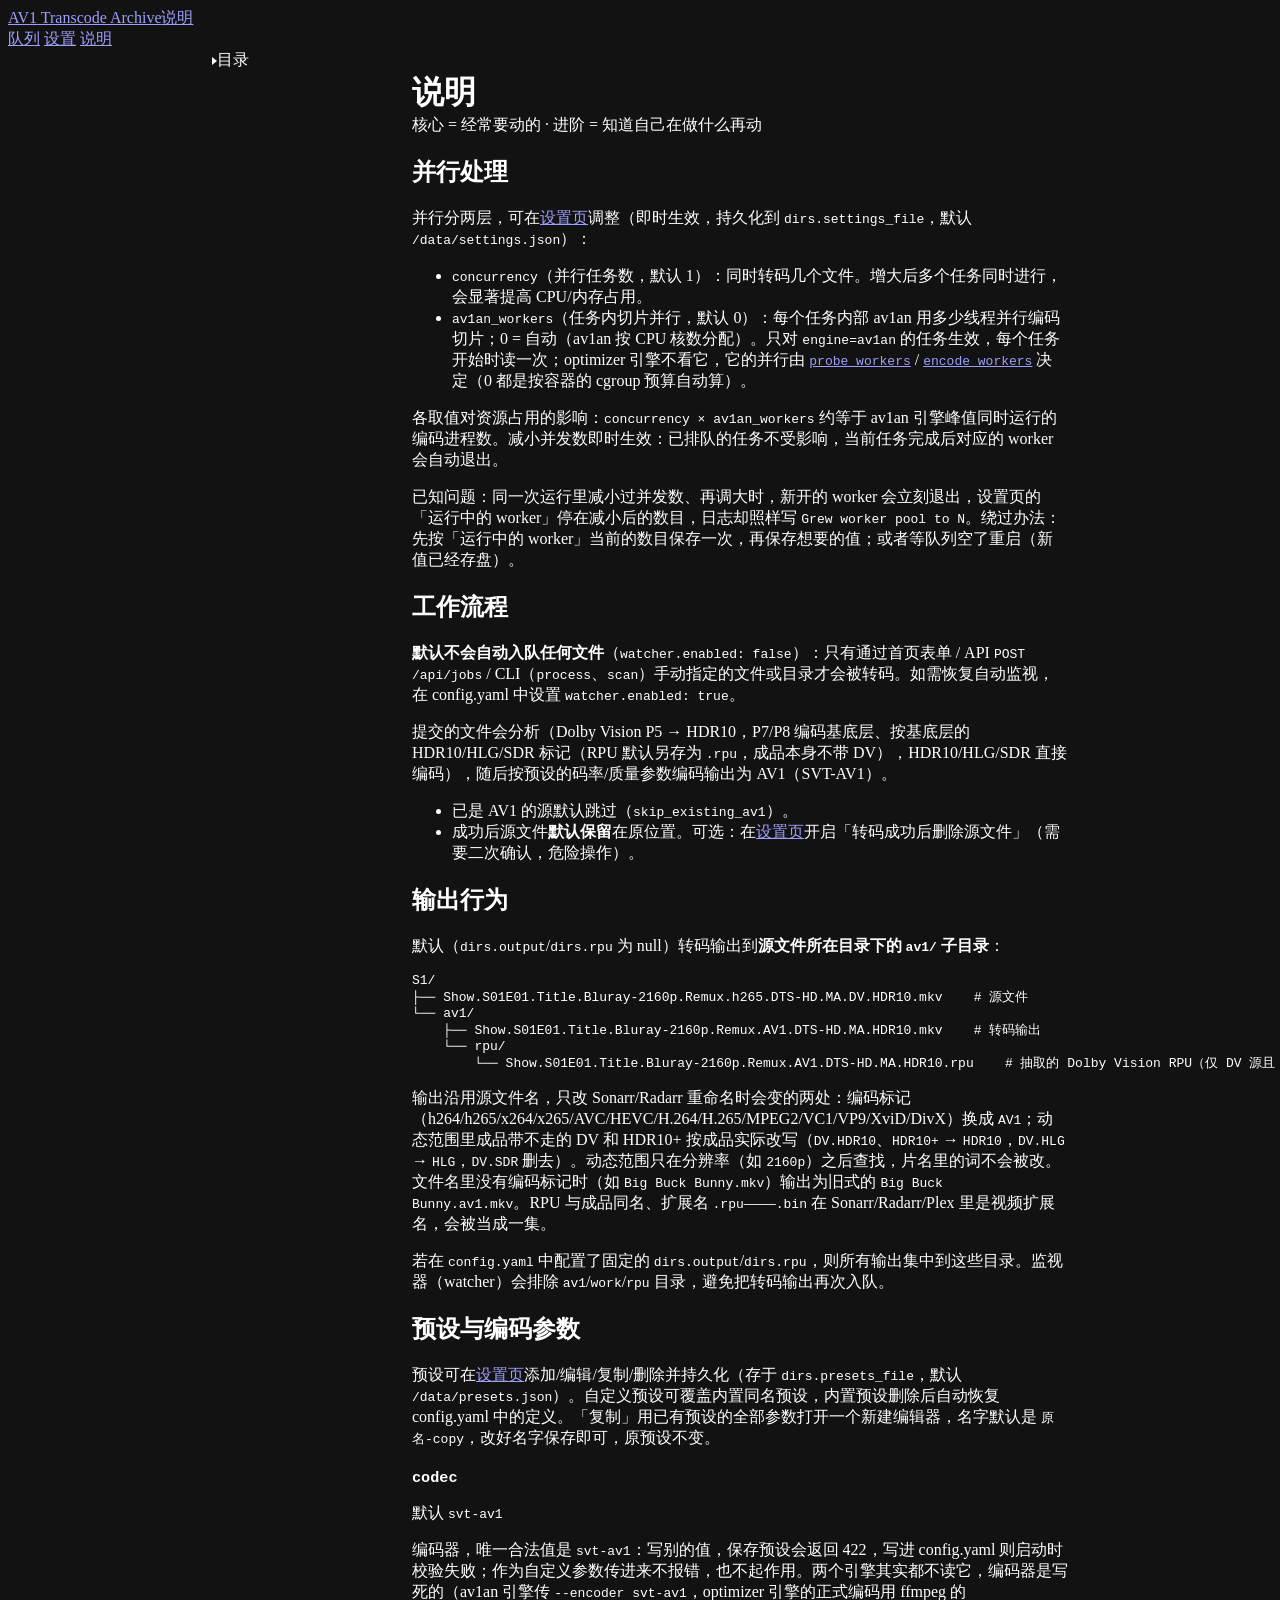
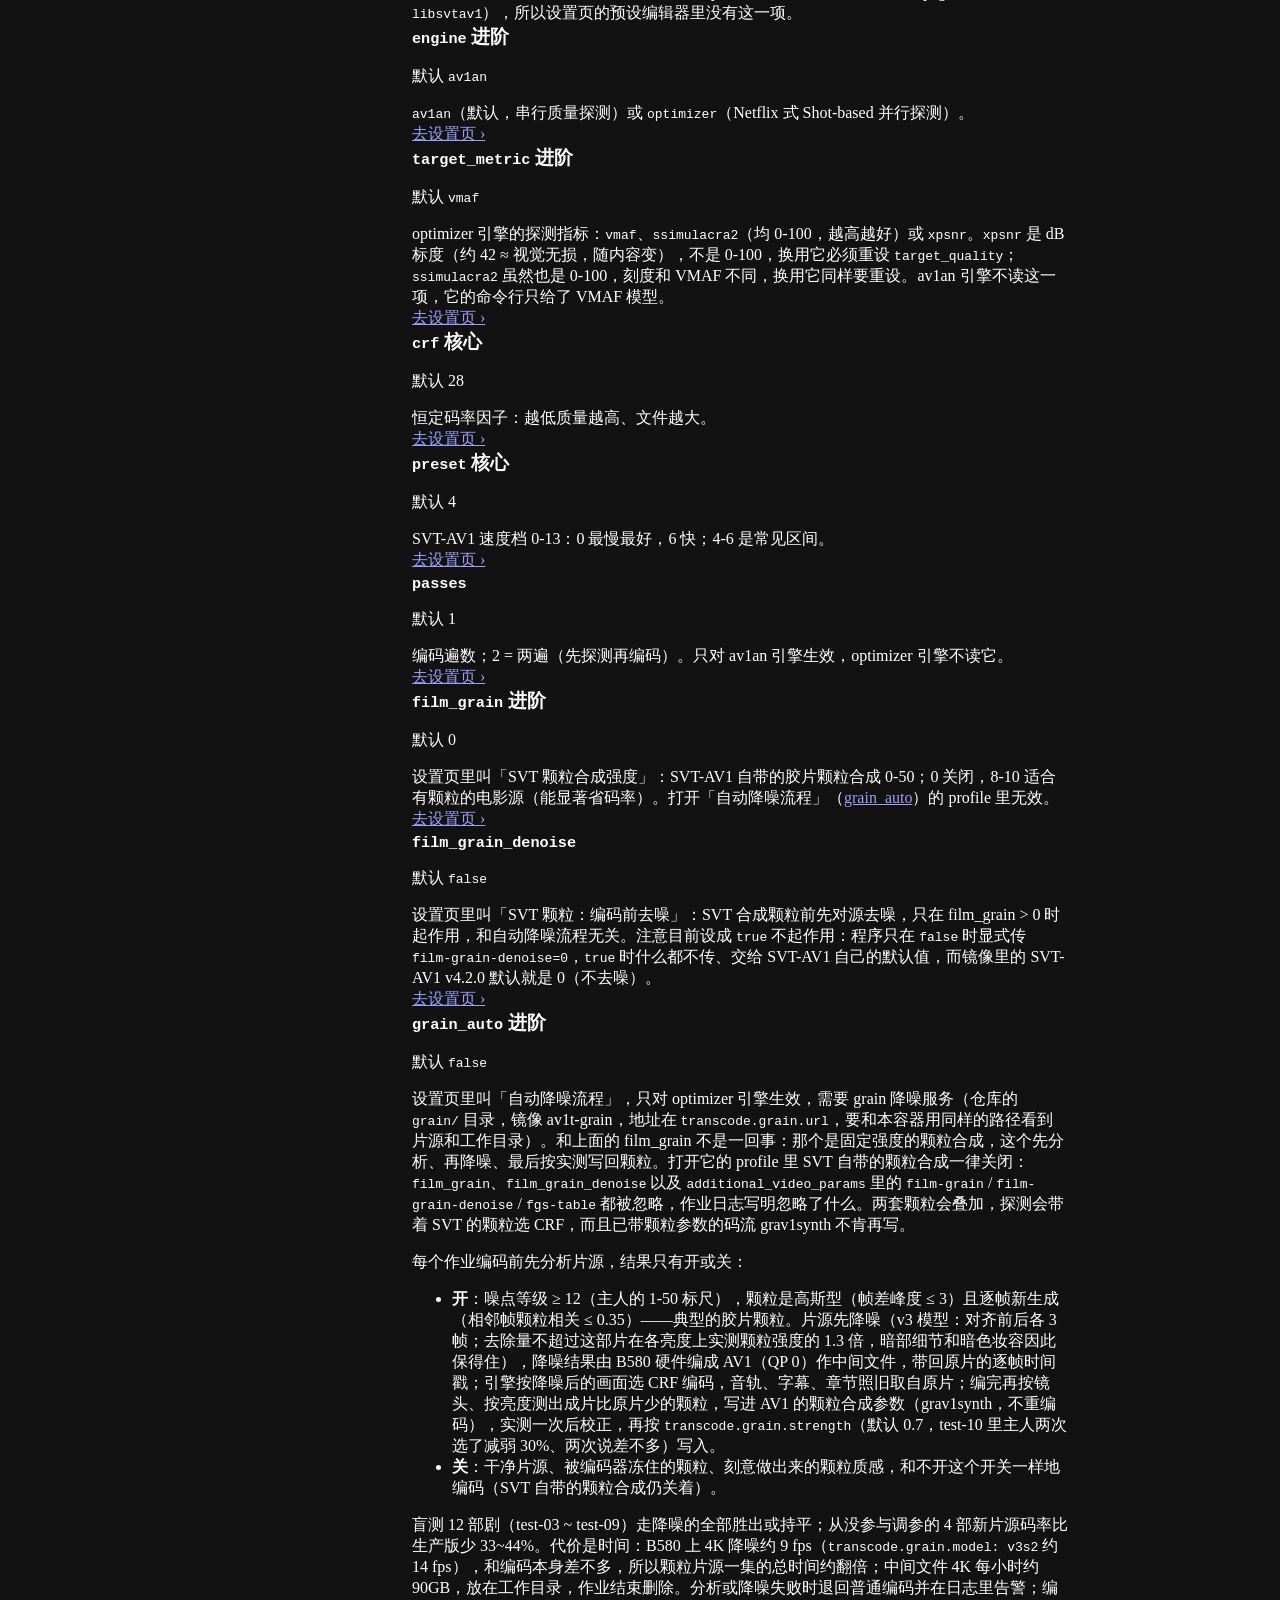
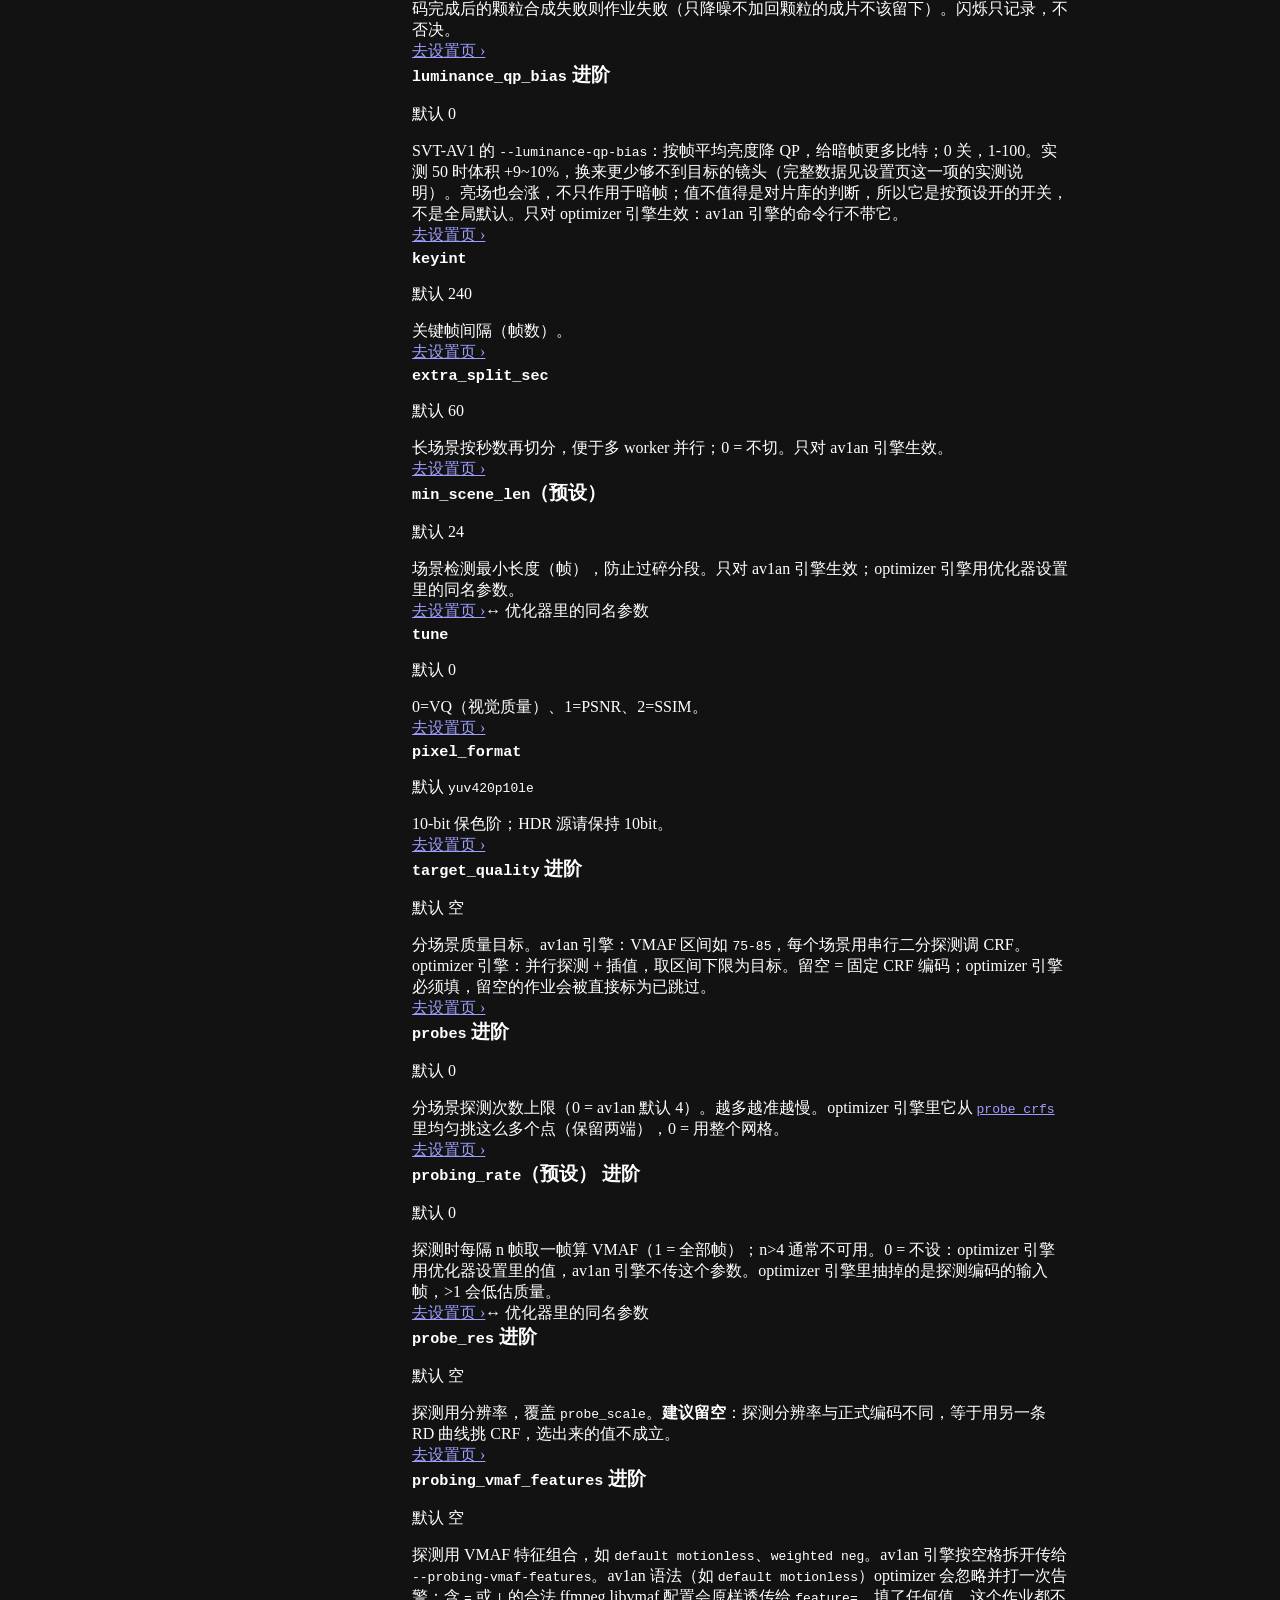
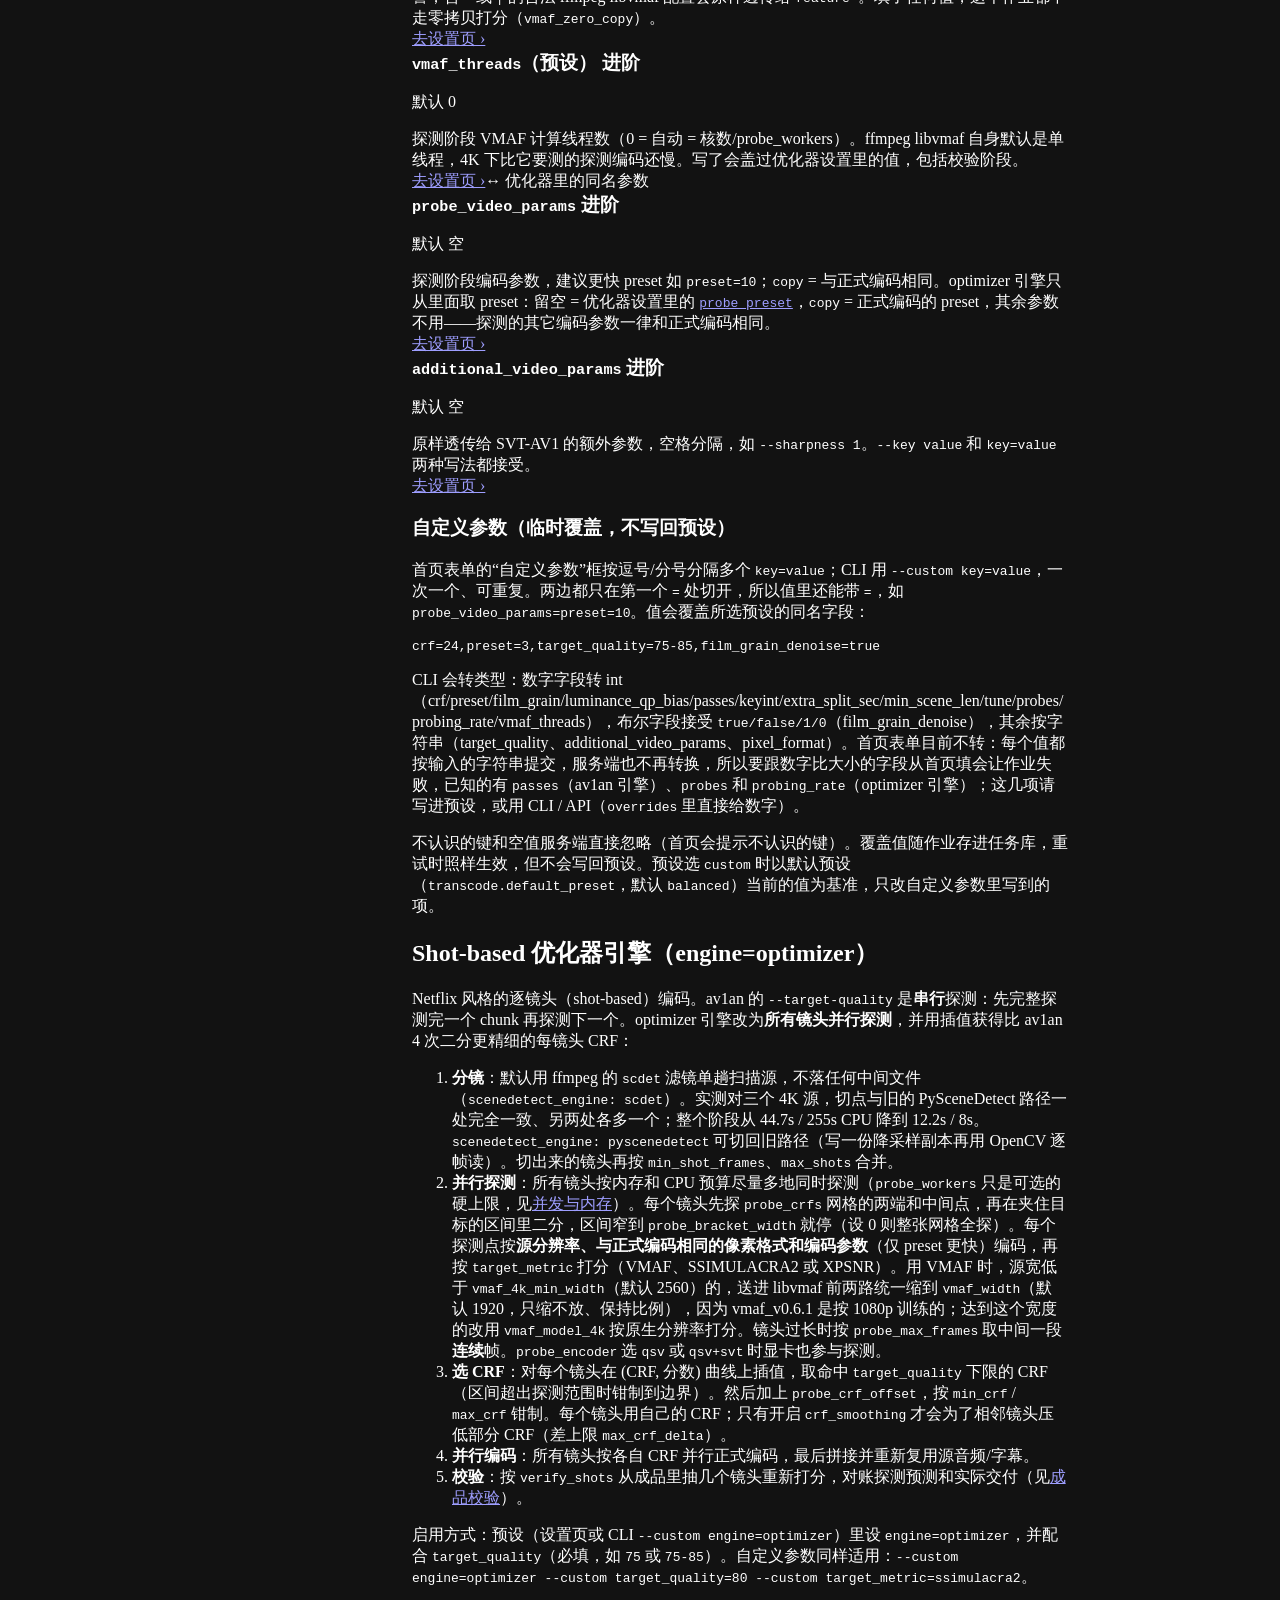
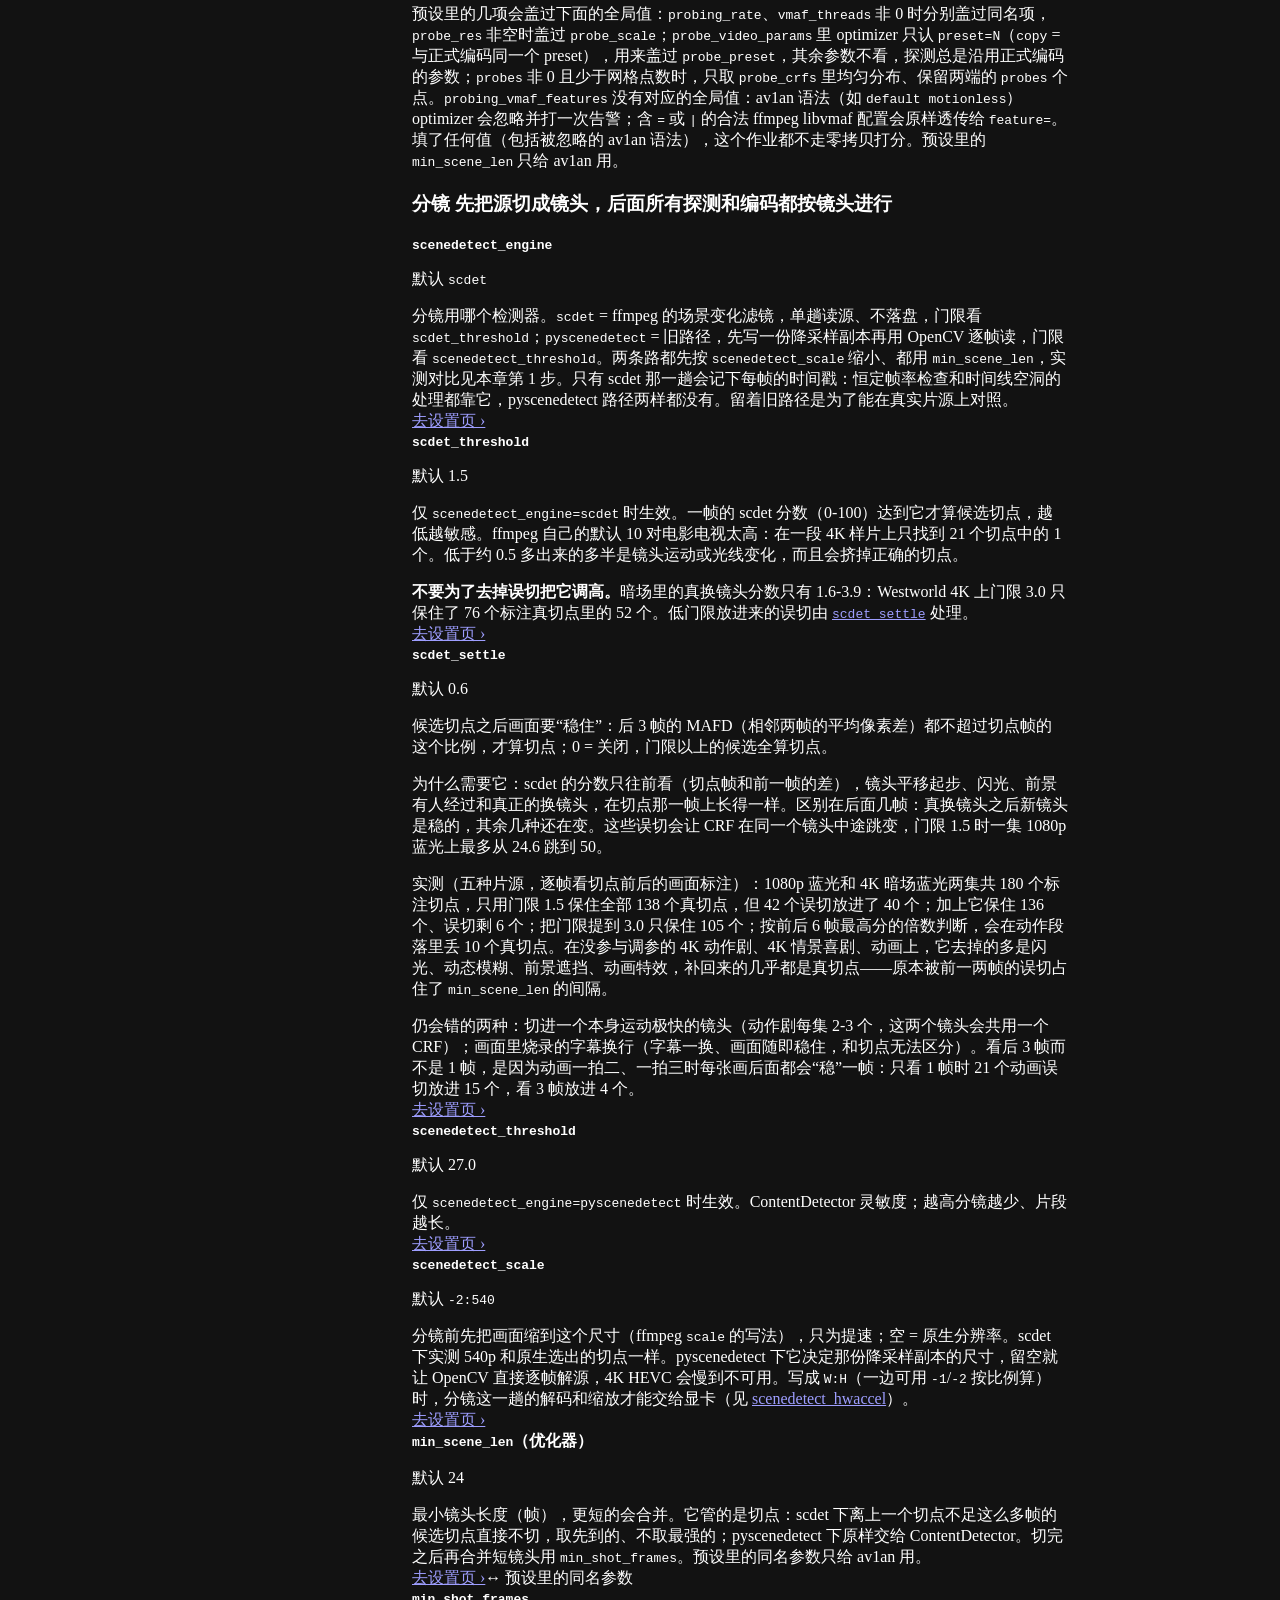
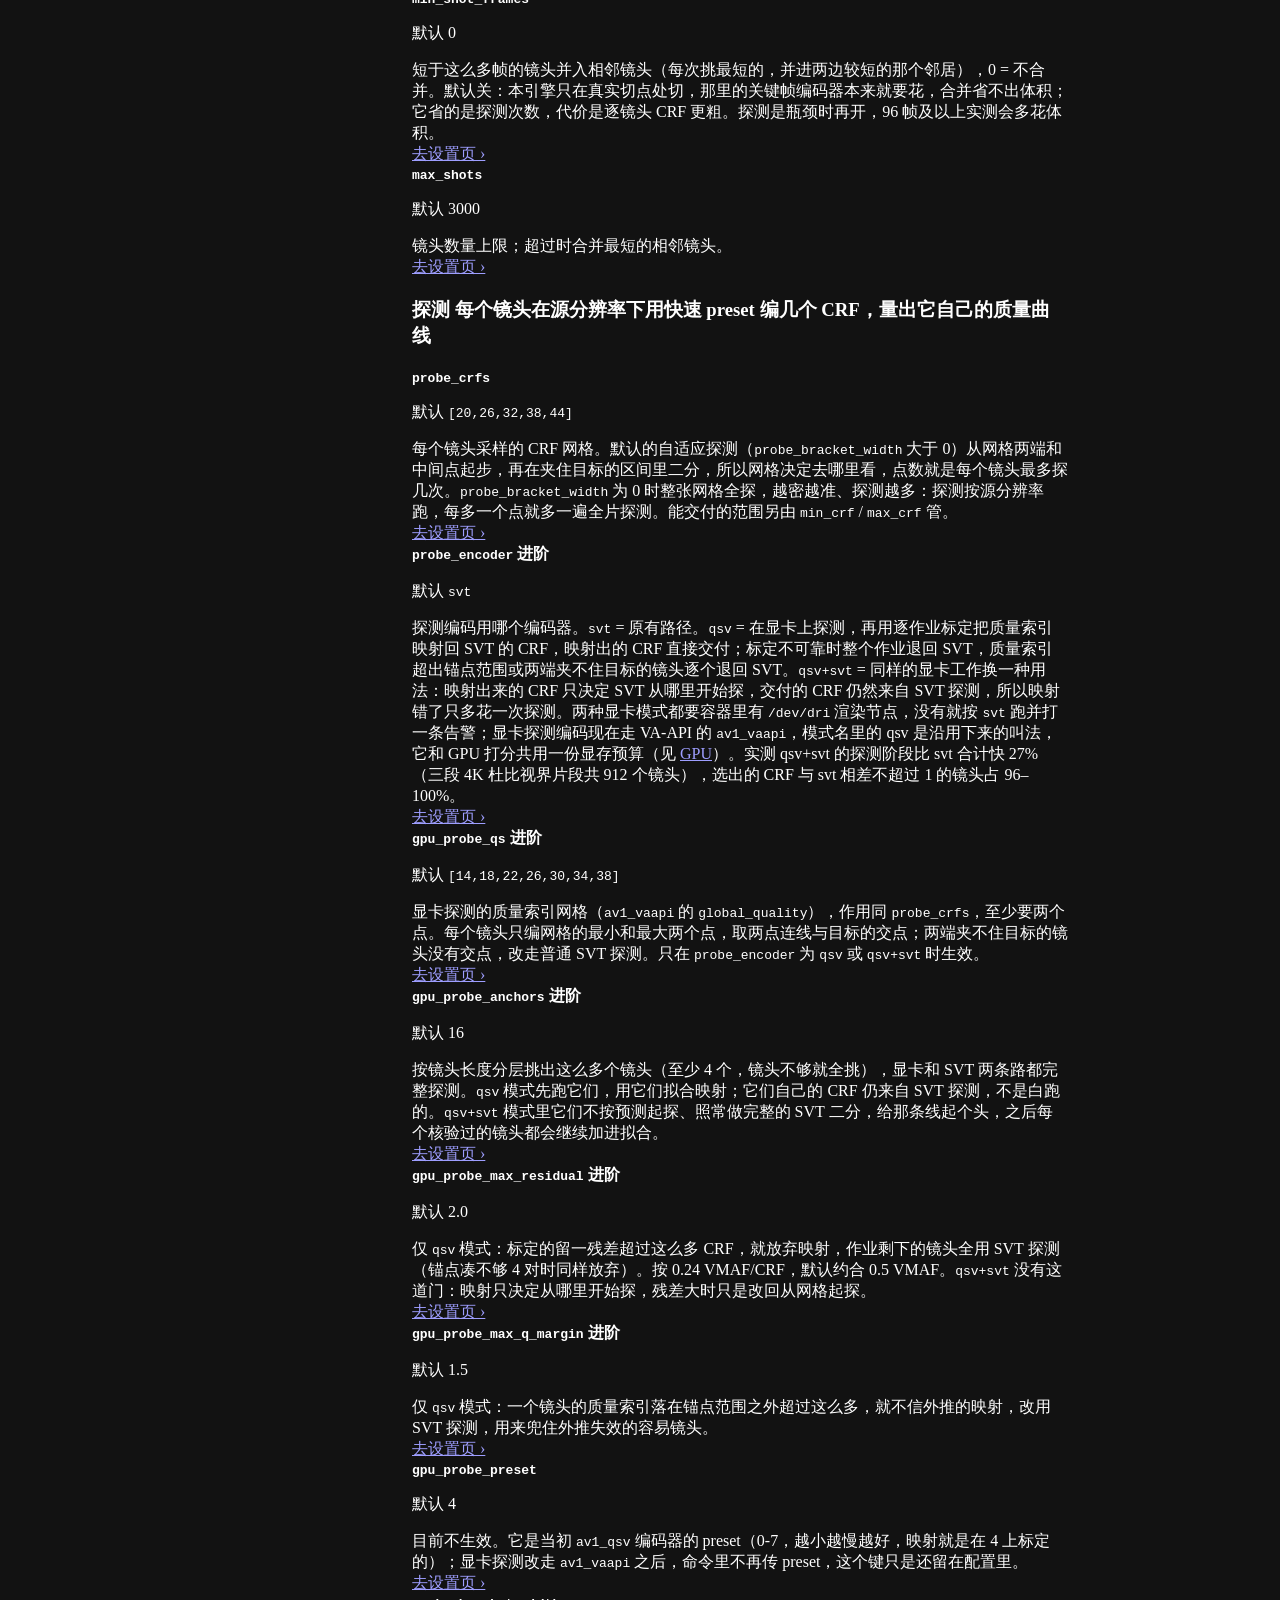
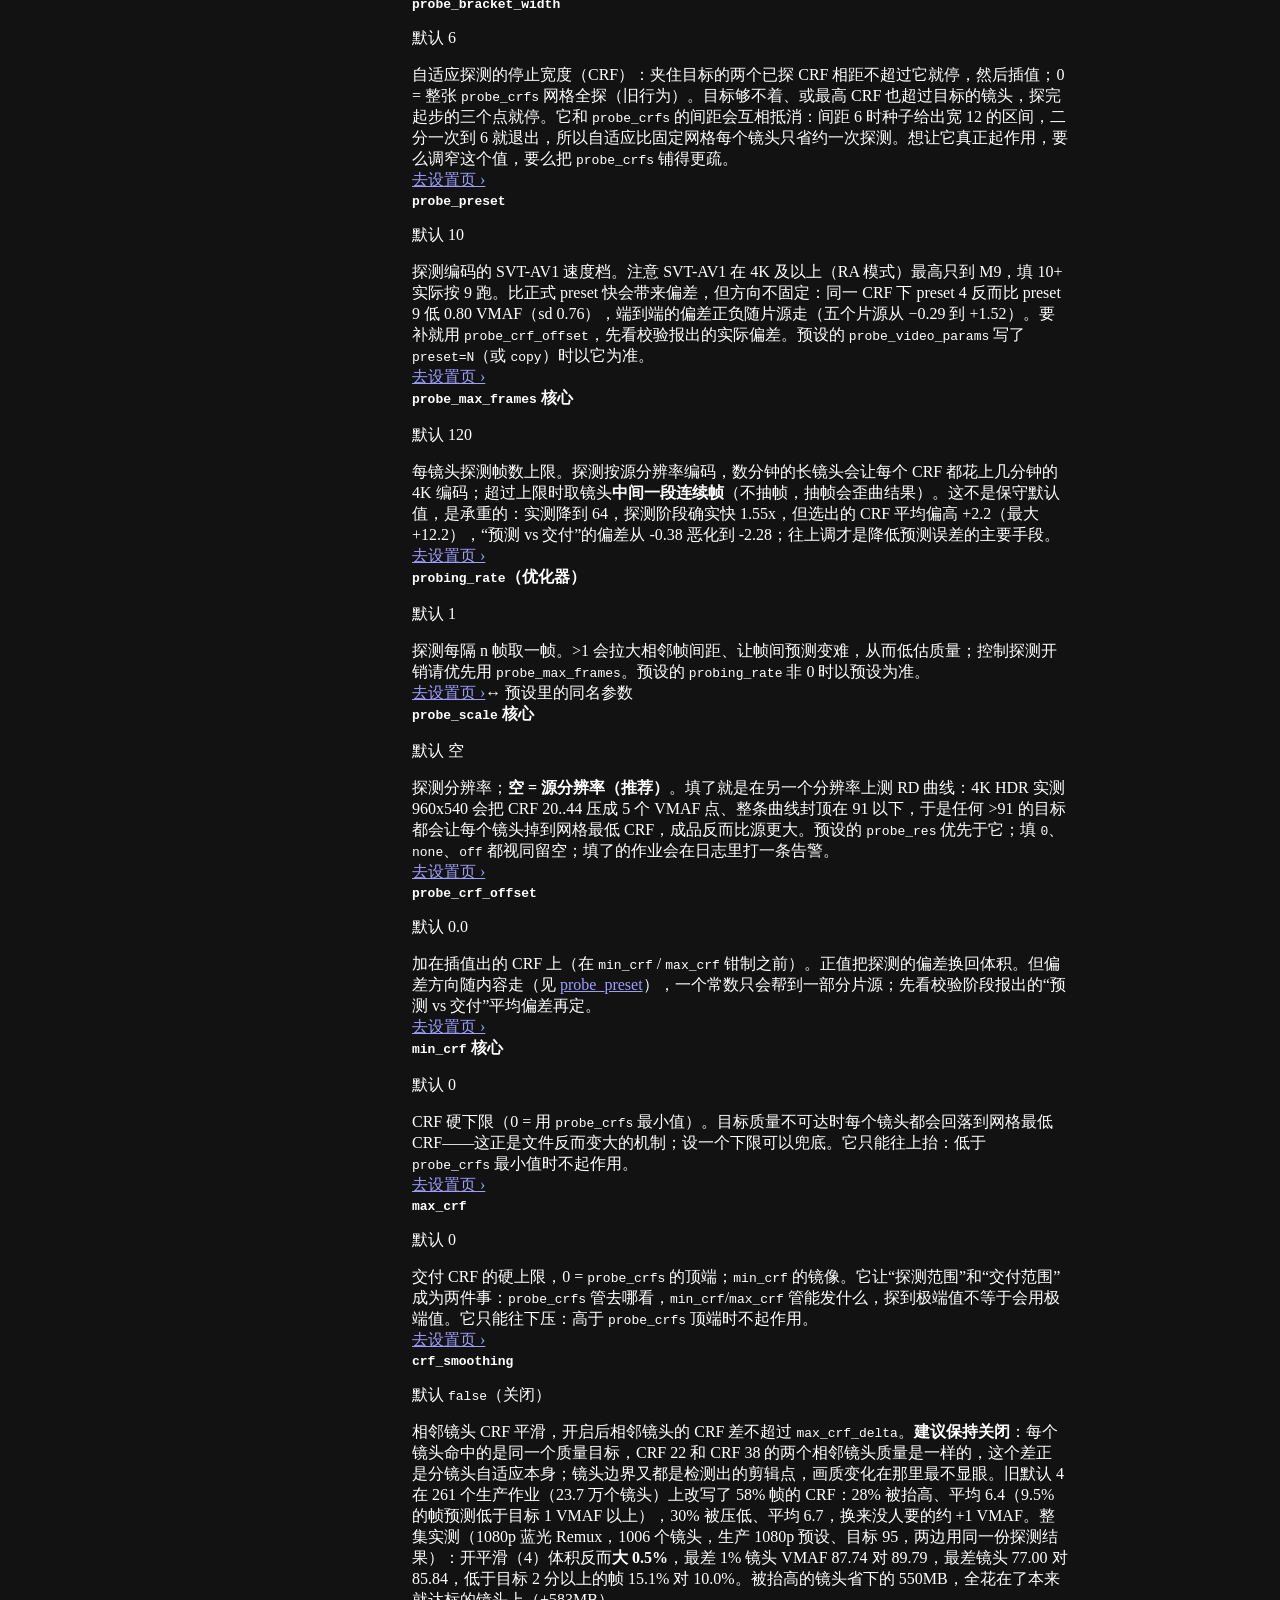
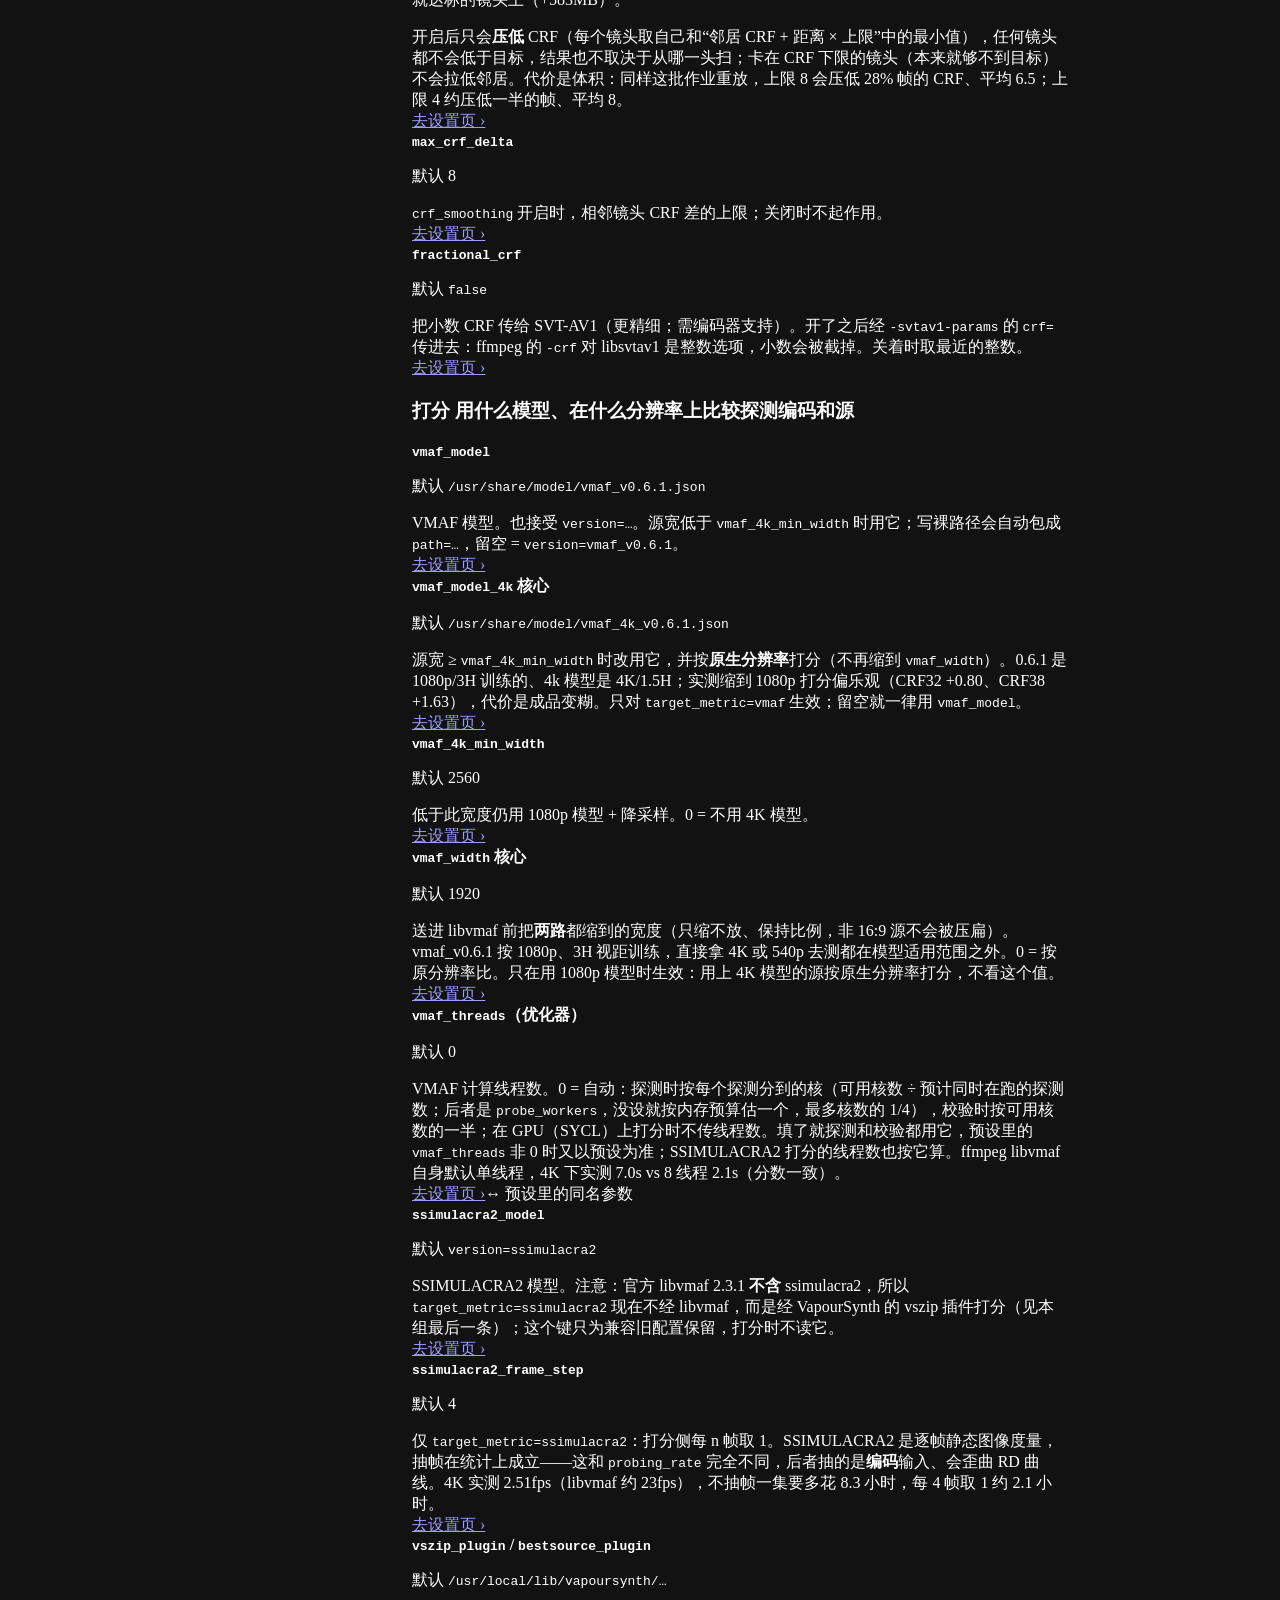
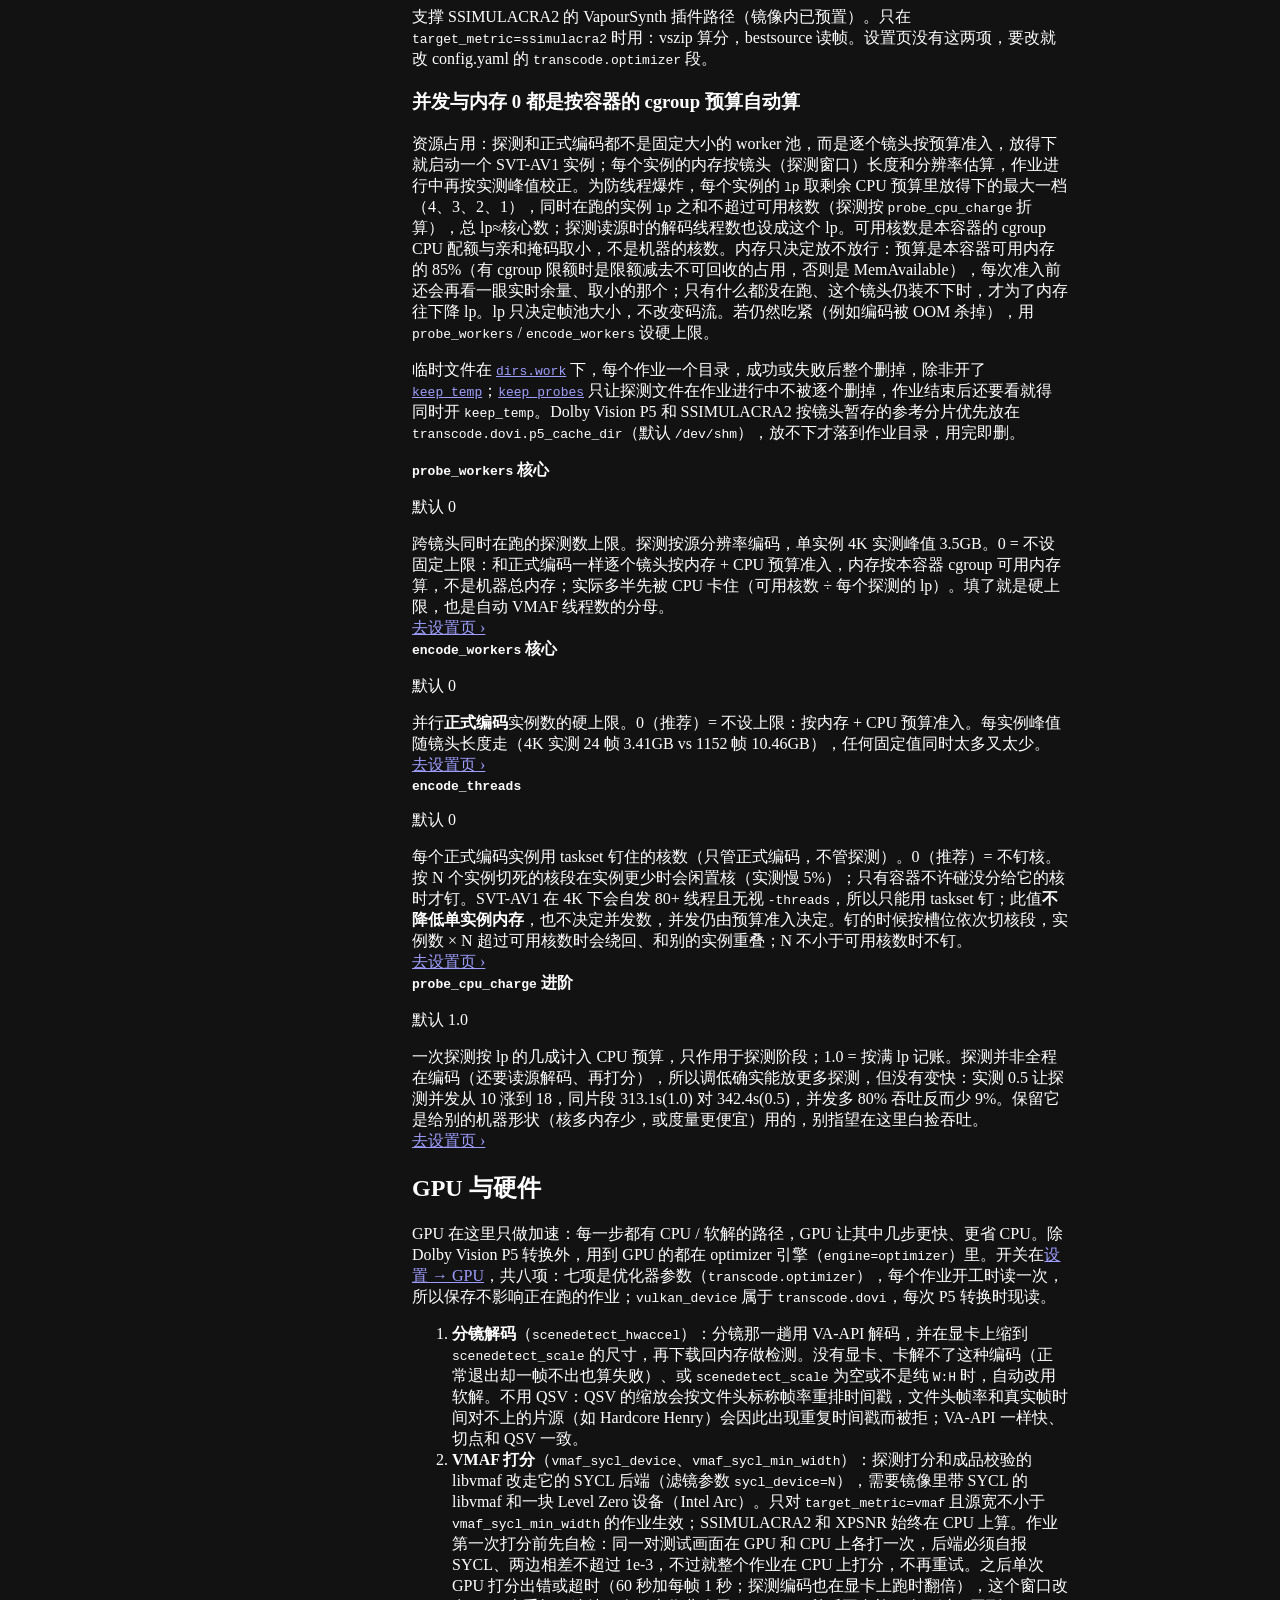
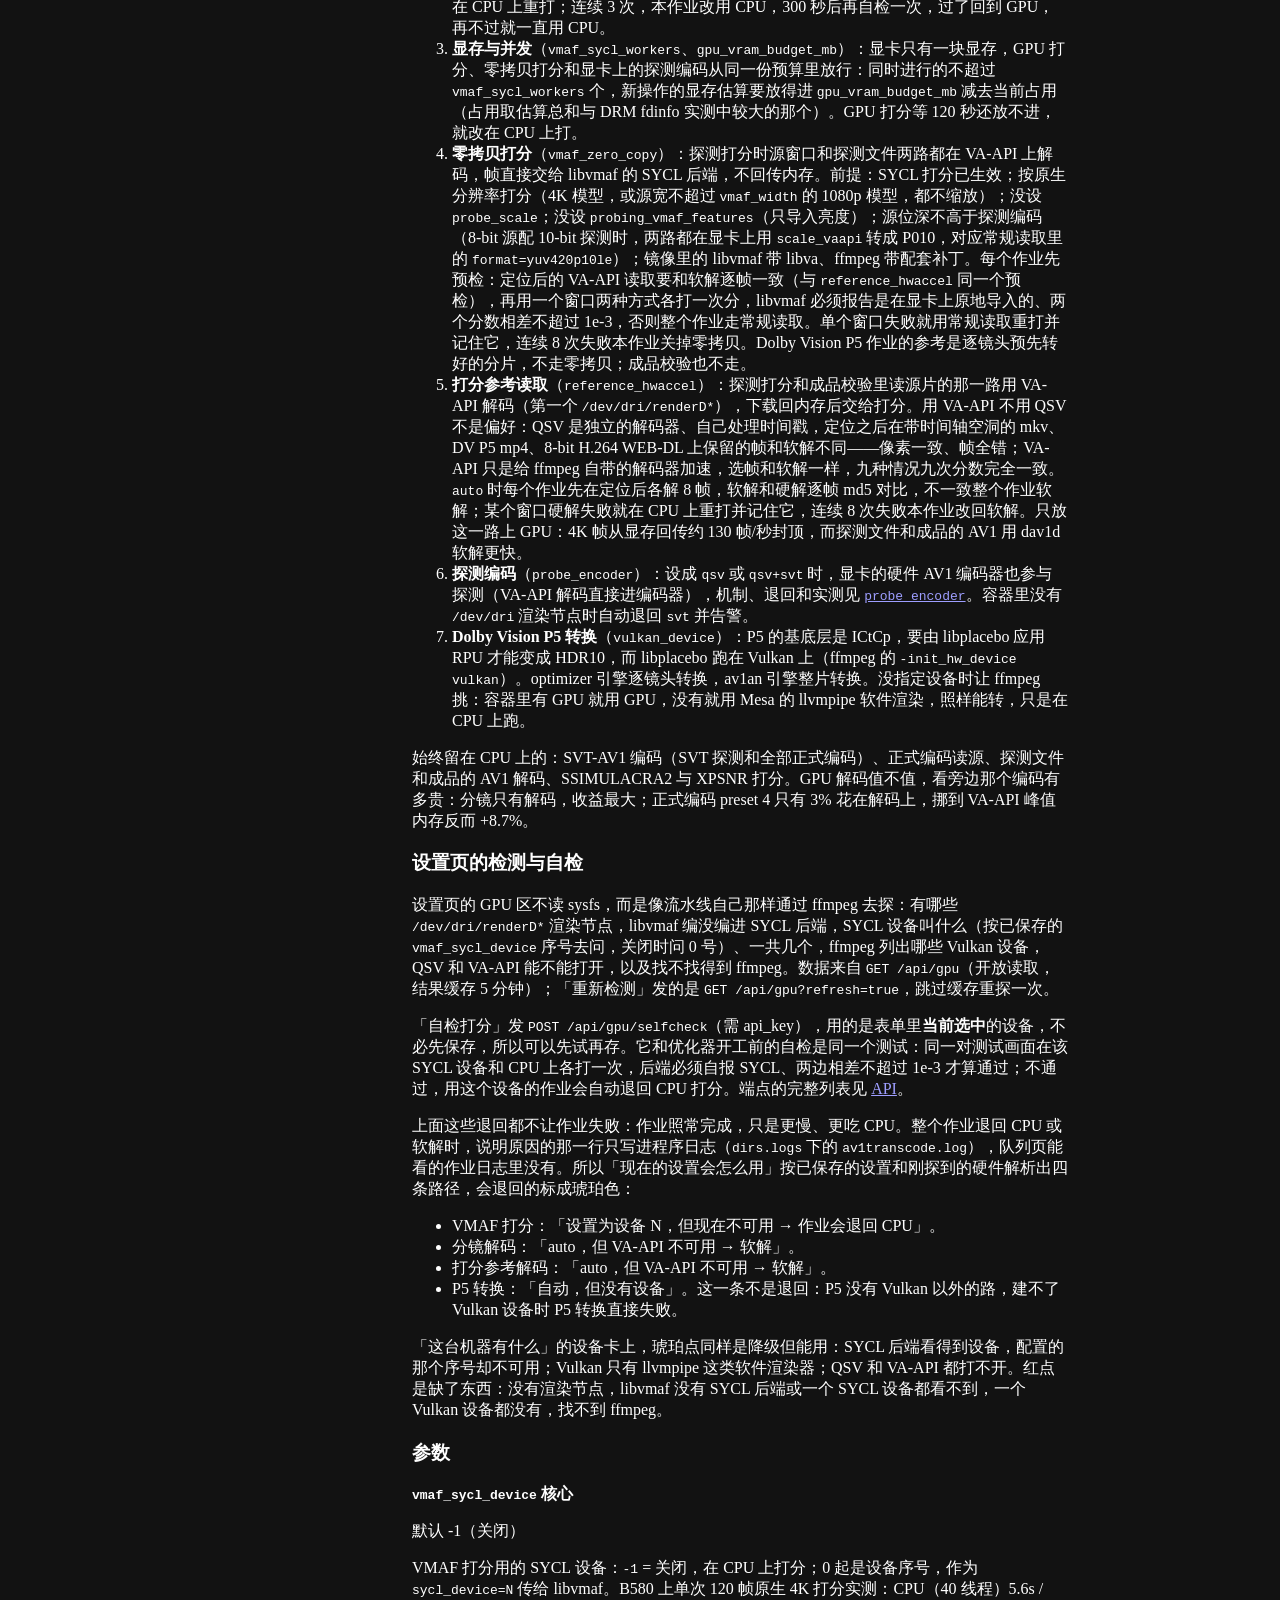
==== commit 3fb6d6f2: "settings: the denoise switch reads 自动降噪流程 and comes first, the SVT grain options say SVT The preset " ====
--- a/app/static/docs.html
+++ b/app/static/docs.html
@@ -288,19 +288,19 @@
 <div class="def" id="p-film_grain">
   <h3 class="def__name"><code>film_grain</code> <span class="tag adv">进阶</span></h3>
   <p class="def__dflt">默认 0</p>
-  <div class="def__body"><p>胶片颗粒合成 0-50；0 关闭，8-10 适合有颗粒的电影源（能显著省码率）。</p>
+  <div class="def__body"><p>设置页里叫「SVT 颗粒合成强度」：SVT-AV1 自带的胶片颗粒合成 0-50；0 关闭，8-10 适合有颗粒的电影源（能显著省码率）。打开「自动降噪流程」（<a href="#p-grain_auto">grain_auto</a>）的 profile 里无效。</p>
     <p class="def__foot"><a class="def__link" href="/static/settings.html#sec-presets">去设置页 ›</a></p></div>
 </div>
 <div class="def" id="p-film_grain_denoise">
   <h3 class="def__name"><code>film_grain_denoise</code></h3>
   <p class="def__dflt">默认 <code>false</code></p>
-  <div class="def__body"><p>合成颗粒前先对源去噪，配合 film_grain 使用。注意目前设成 <code>true</code> 不起作用：程序只在 <code>false</code> 时显式传 <code>film-grain-denoise=0</code>，<code>true</code> 时什么都不传、交给 SVT-AV1 自己的默认值，而镜像里的 SVT-AV1 v4.2.0 默认就是 0（不去噪）。</p>
+  <div class="def__body"><p>设置页里叫「SVT 颗粒：编码前去噪」：SVT 合成颗粒前先对源去噪，只在 film_grain &gt; 0 时起作用，和自动降噪流程无关。注意目前设成 <code>true</code> 不起作用：程序只在 <code>false</code> 时显式传 <code>film-grain-denoise=0</code>，<code>true</code> 时什么都不传、交给 SVT-AV1 自己的默认值，而镜像里的 SVT-AV1 v4.2.0 默认就是 0（不去噪）。</p>
     <p class="def__foot"><a class="def__link" href="/static/settings.html#sec-presets">去设置页 ›</a></p></div>
 </div>
 <div class="def" id="p-grain_auto">
   <h3 class="def__name"><code>grain_auto</code> <span class="tag adv">进阶</span></h3>
   <p class="def__dflt">默认 <code>false</code></p>
-  <div class="def__body"><p>设置页里叫「自动降噪 + 颗粒合成」，只对 optimizer 引擎生效，需要 grain 降噪服务（仓库的 <code>grain/</code> 目录，镜像 av1t-grain，地址在 <code>transcode.grain.url</code>，要和本容器用同样的路径看到片源和工作目录）。和上面的 film_grain 不是一回事：那个是固定强度的颗粒合成，这个先分析、再降噪、最后按实测写回颗粒。打开它的 profile 里 SVT 自带的颗粒合成一律关闭：<code>film_grain</code>、<code>film_grain_denoise</code> 以及 <code>additional_video_params</code> 里的 <code>film-grain</code> / <code>film-grain-denoise</code> / <code>fgs-table</code> 都被忽略，作业日志写明忽略了什么。两套颗粒会叠加，探测会带着 SVT 的颗粒选 CRF，而且已带颗粒参数的码流 grav1synth 不肯再写。</p>
+  <div class="def__body"><p>设置页里叫「自动降噪流程」，只对 optimizer 引擎生效，需要 grain 降噪服务（仓库的 <code>grain/</code> 目录，镜像 av1t-grain，地址在 <code>transcode.grain.url</code>，要和本容器用同样的路径看到片源和工作目录）。和上面的 film_grain 不是一回事：那个是固定强度的颗粒合成，这个先分析、再降噪、最后按实测写回颗粒。打开它的 profile 里 SVT 自带的颗粒合成一律关闭：<code>film_grain</code>、<code>film_grain_denoise</code> 以及 <code>additional_video_params</code> 里的 <code>film-grain</code> / <code>film-grain-denoise</code> / <code>fgs-table</code> 都被忽略，作业日志写明忽略了什么。两套颗粒会叠加，探测会带着 SVT 的颗粒选 CRF，而且已带颗粒参数的码流 grav1synth 不肯再写。</p>
     <p>每个作业编码前先分析片源，结果只有开或关：</p>
     <ul>
       <li><b>开</b>：噪点等级 ≥ 12（主人的 1-50 标尺），颗粒是高斯型（帧差峰度 ≤ 3）且逐帧新生成（相邻帧颗粒相关 ≤ 0.35）——典型的胶片颗粒。片源先降噪（v3 模型：对齐前后各 3 帧；去除量不超过这部片在各亮度上实测颗粒强度的 1.3 倍，暗部细节和暗色妆容因此保得住），降噪结果由 B580 硬件编成 AV1（QP 0）作中间文件，带回原片的逐帧时间戳；引擎按降噪后的画面选 CRF 编码，音轨、字幕、章节照旧取自原片；编完再按镜头、按亮度测出成片比原片少的颗粒，写进 AV1 的颗粒合成参数（grav1synth，不重编码），实测一次后校正，再按 <code>transcode.grain.strength</code>（默认 0.7，test-10 里主人两次选了减弱 30%、两次说差不多）写入。</li>
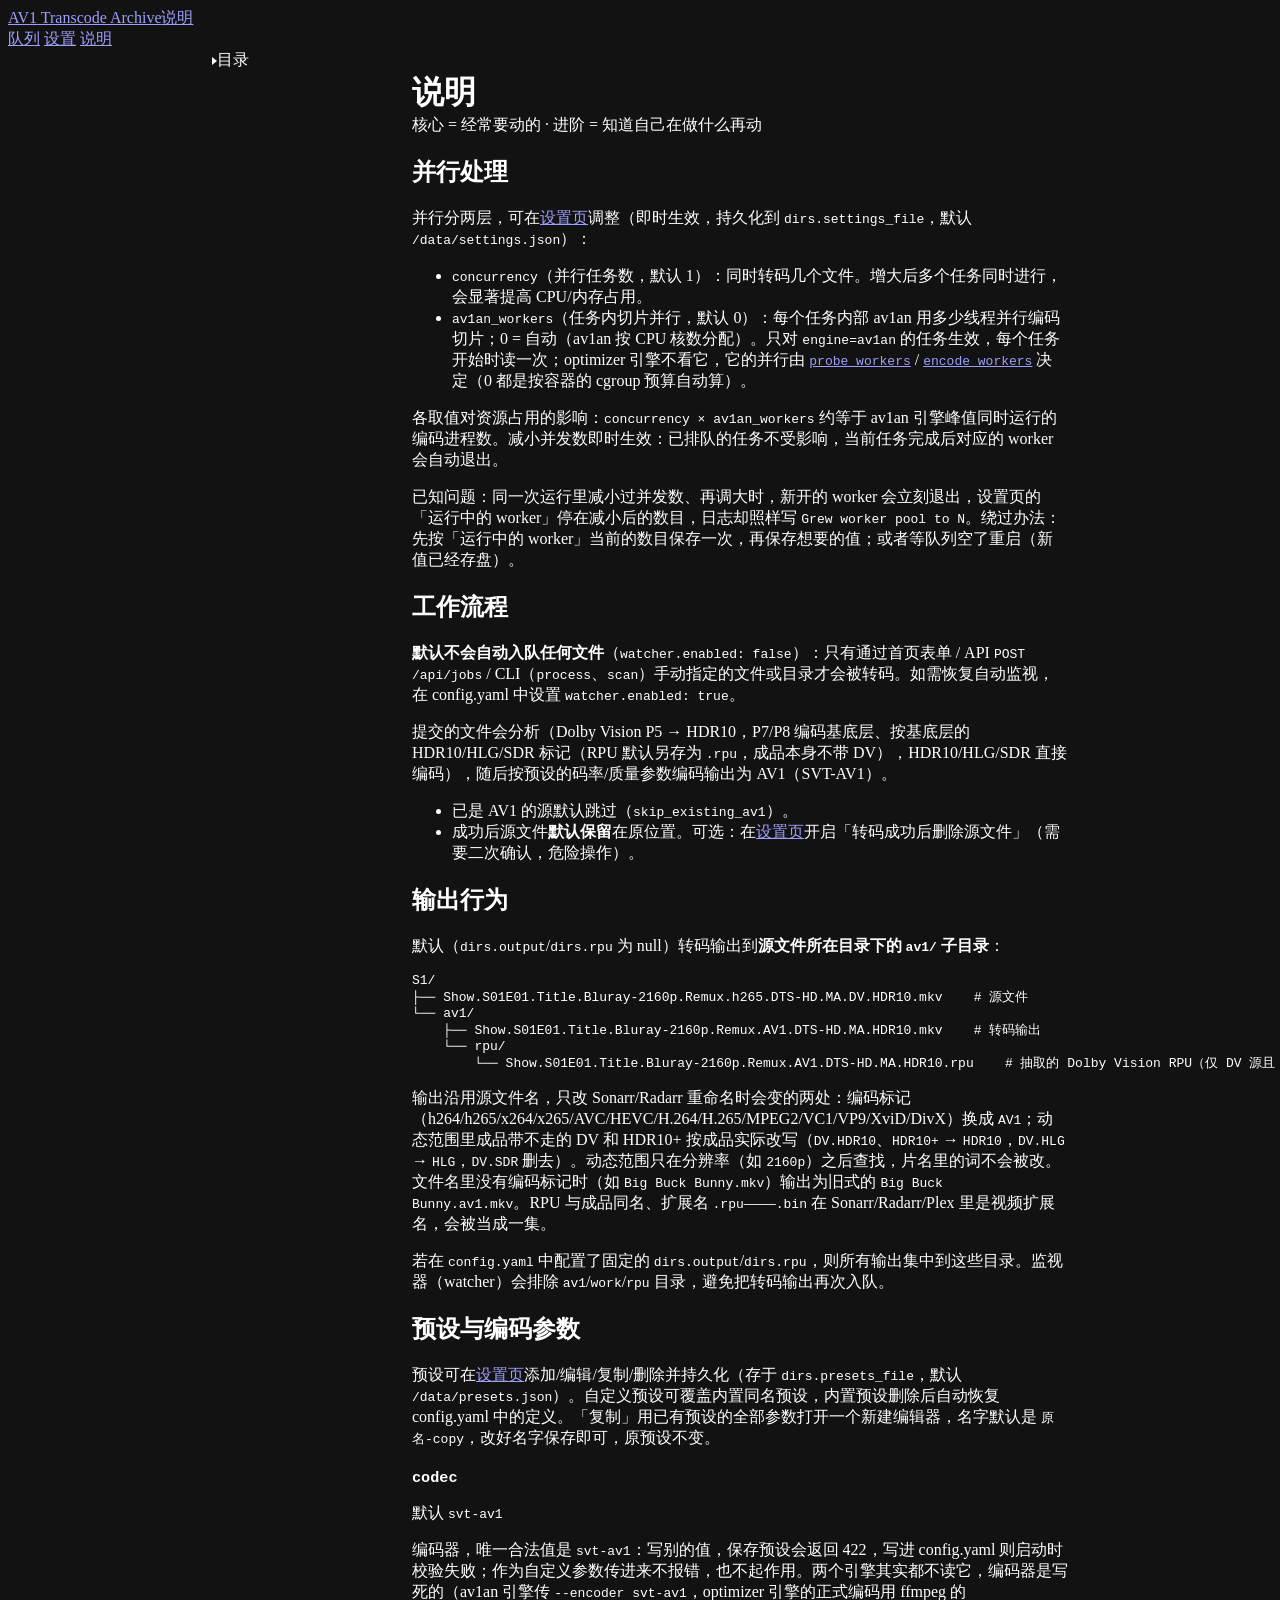
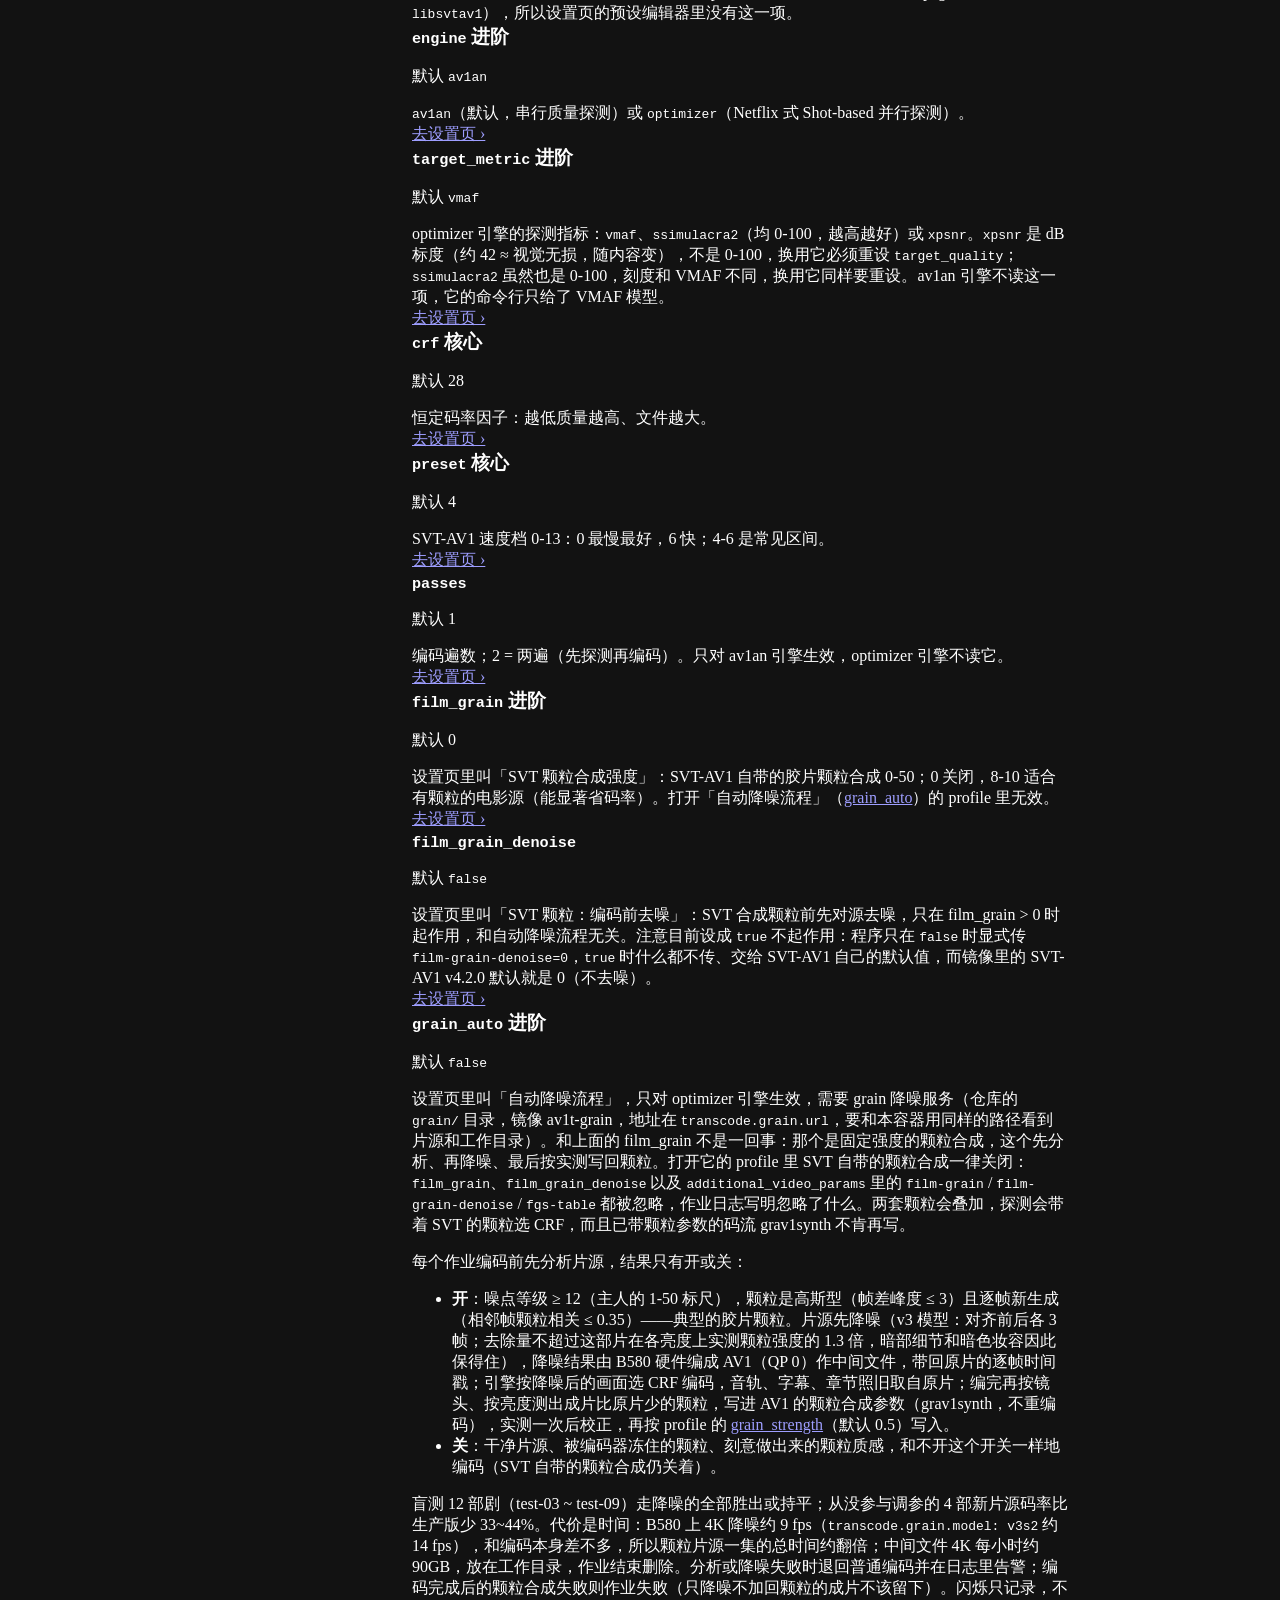
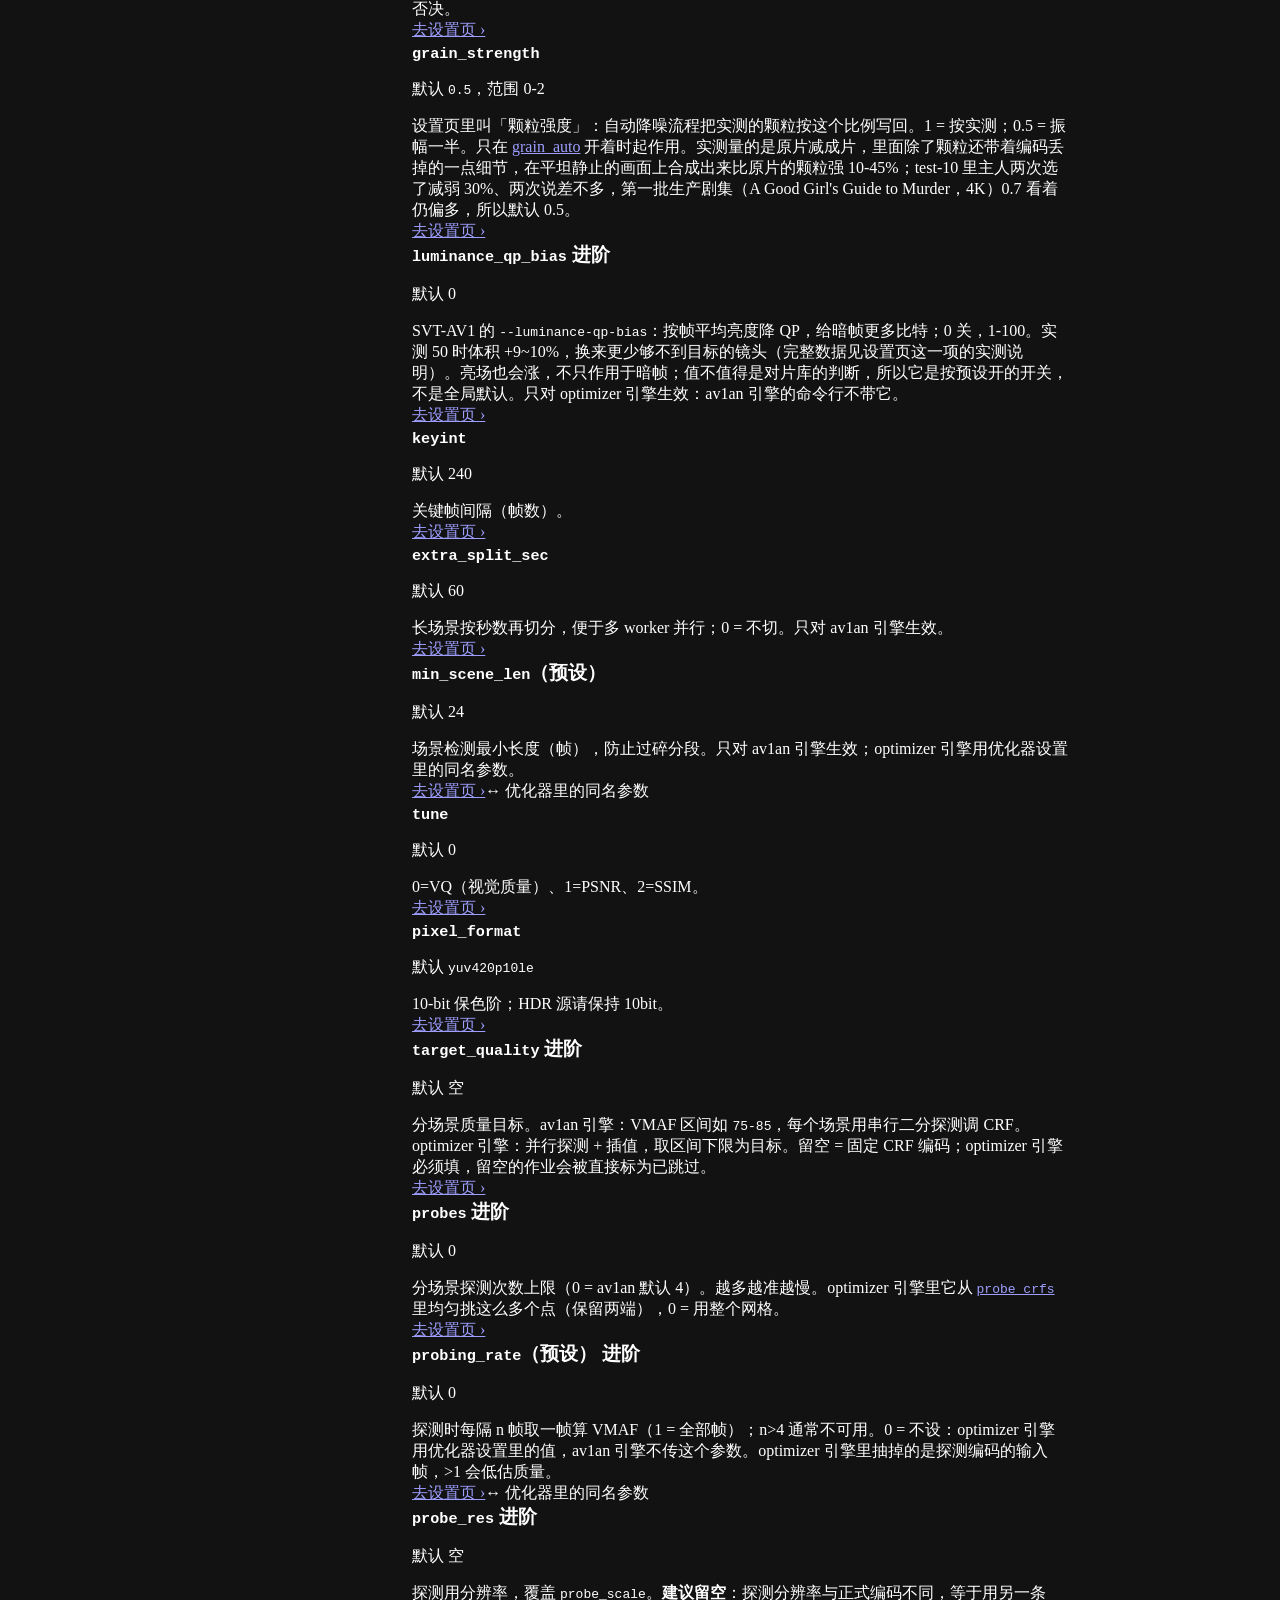
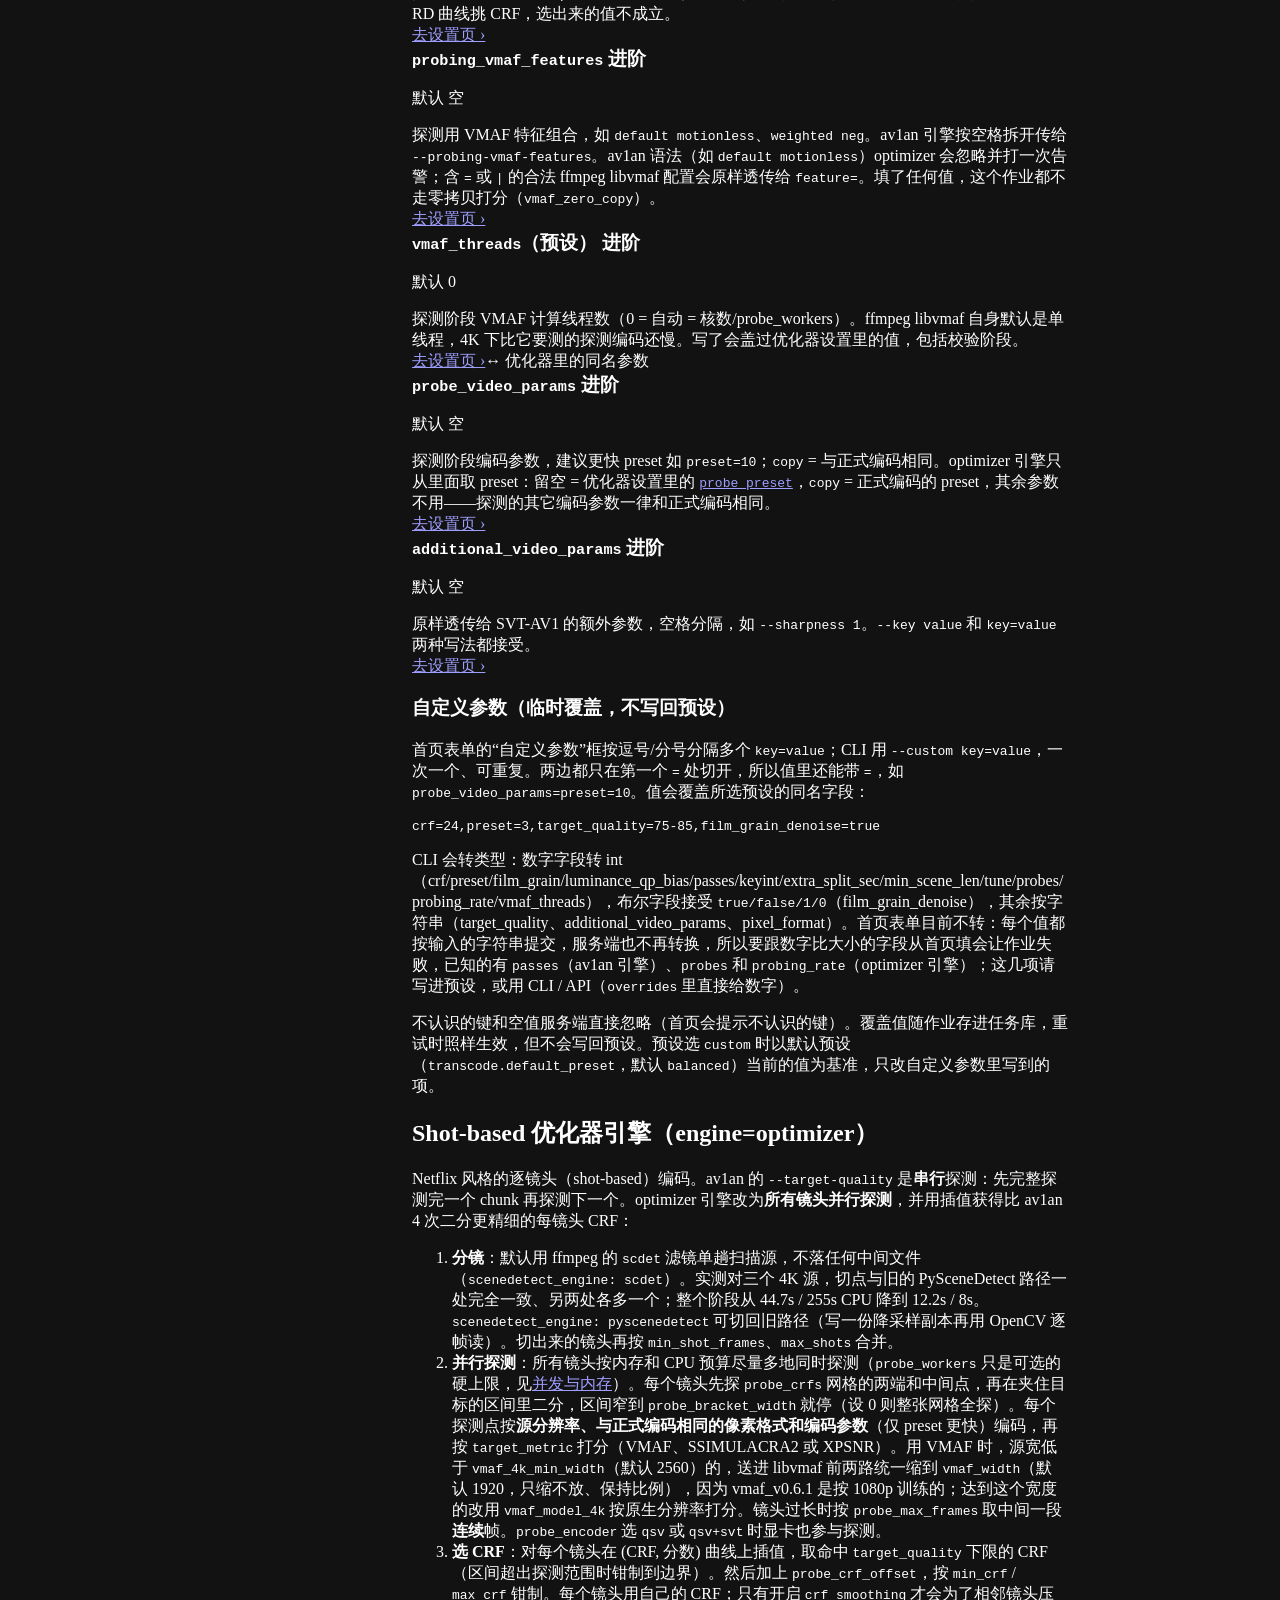
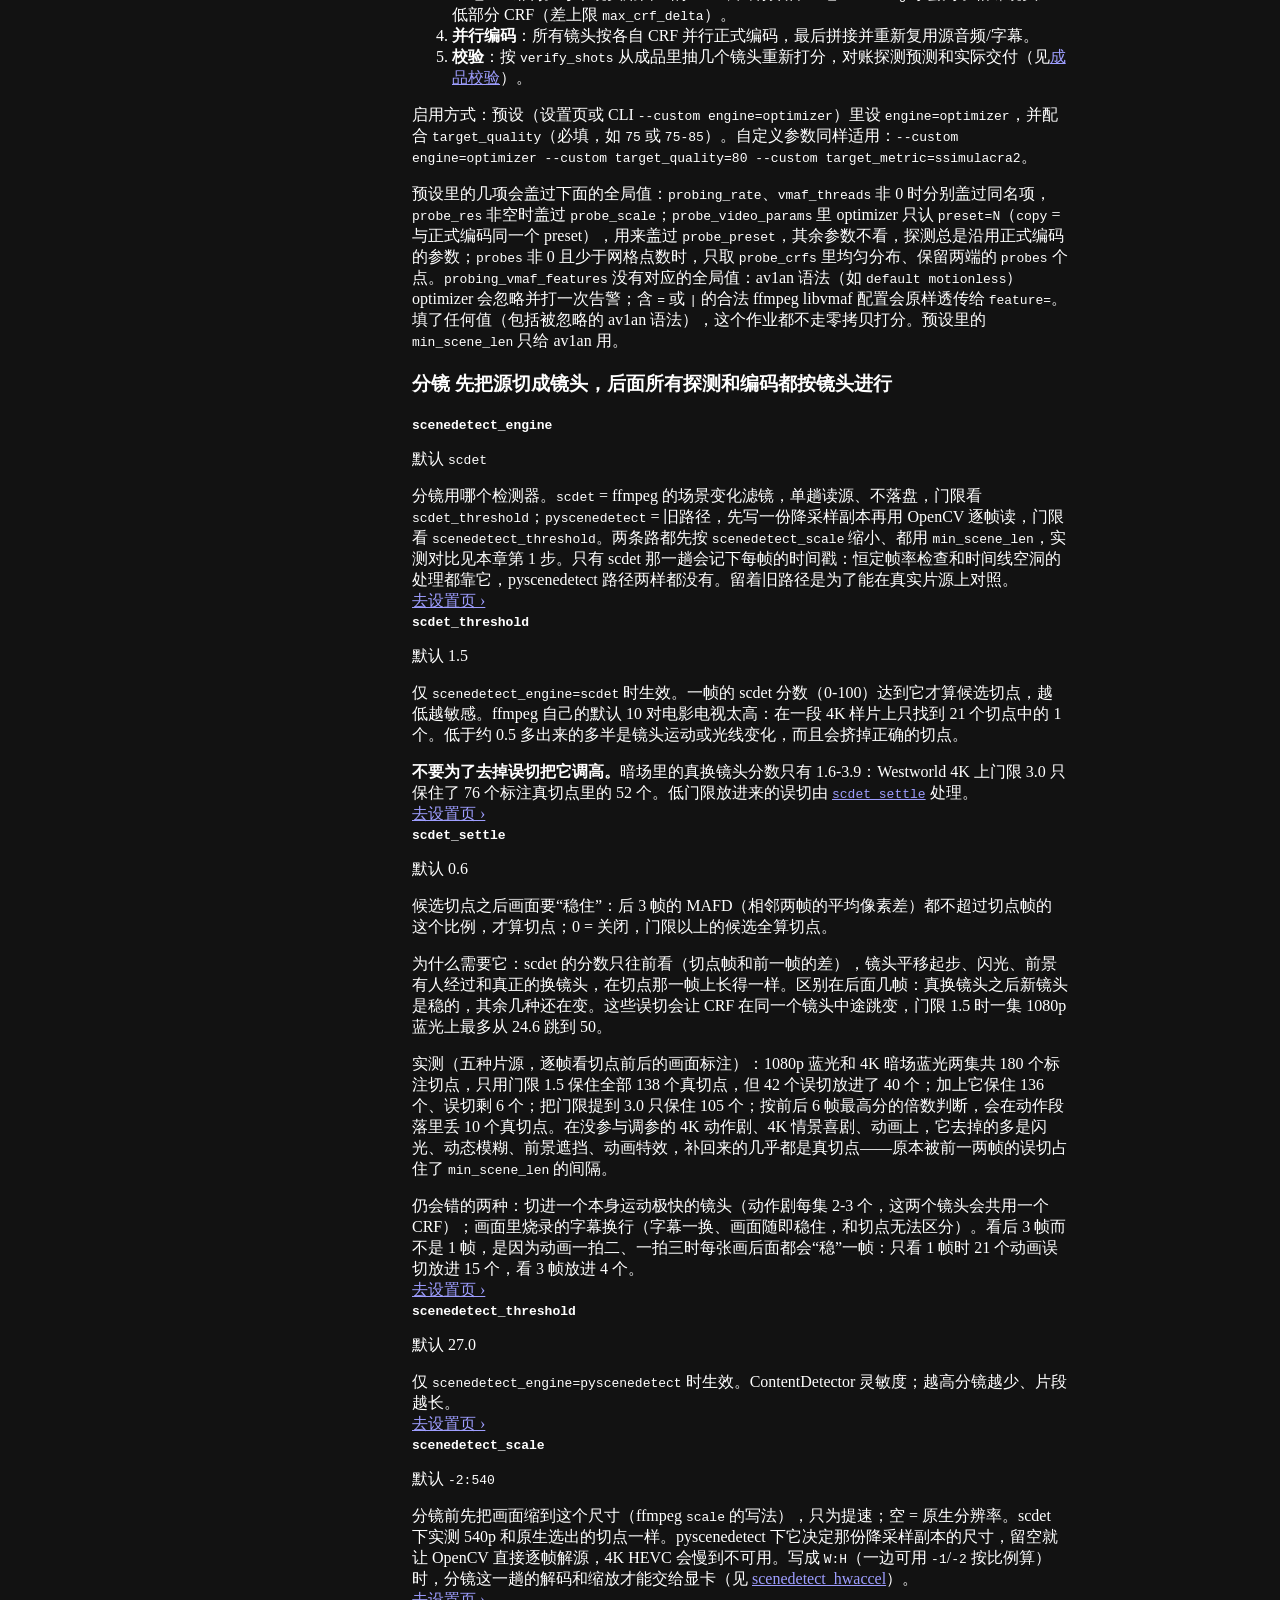
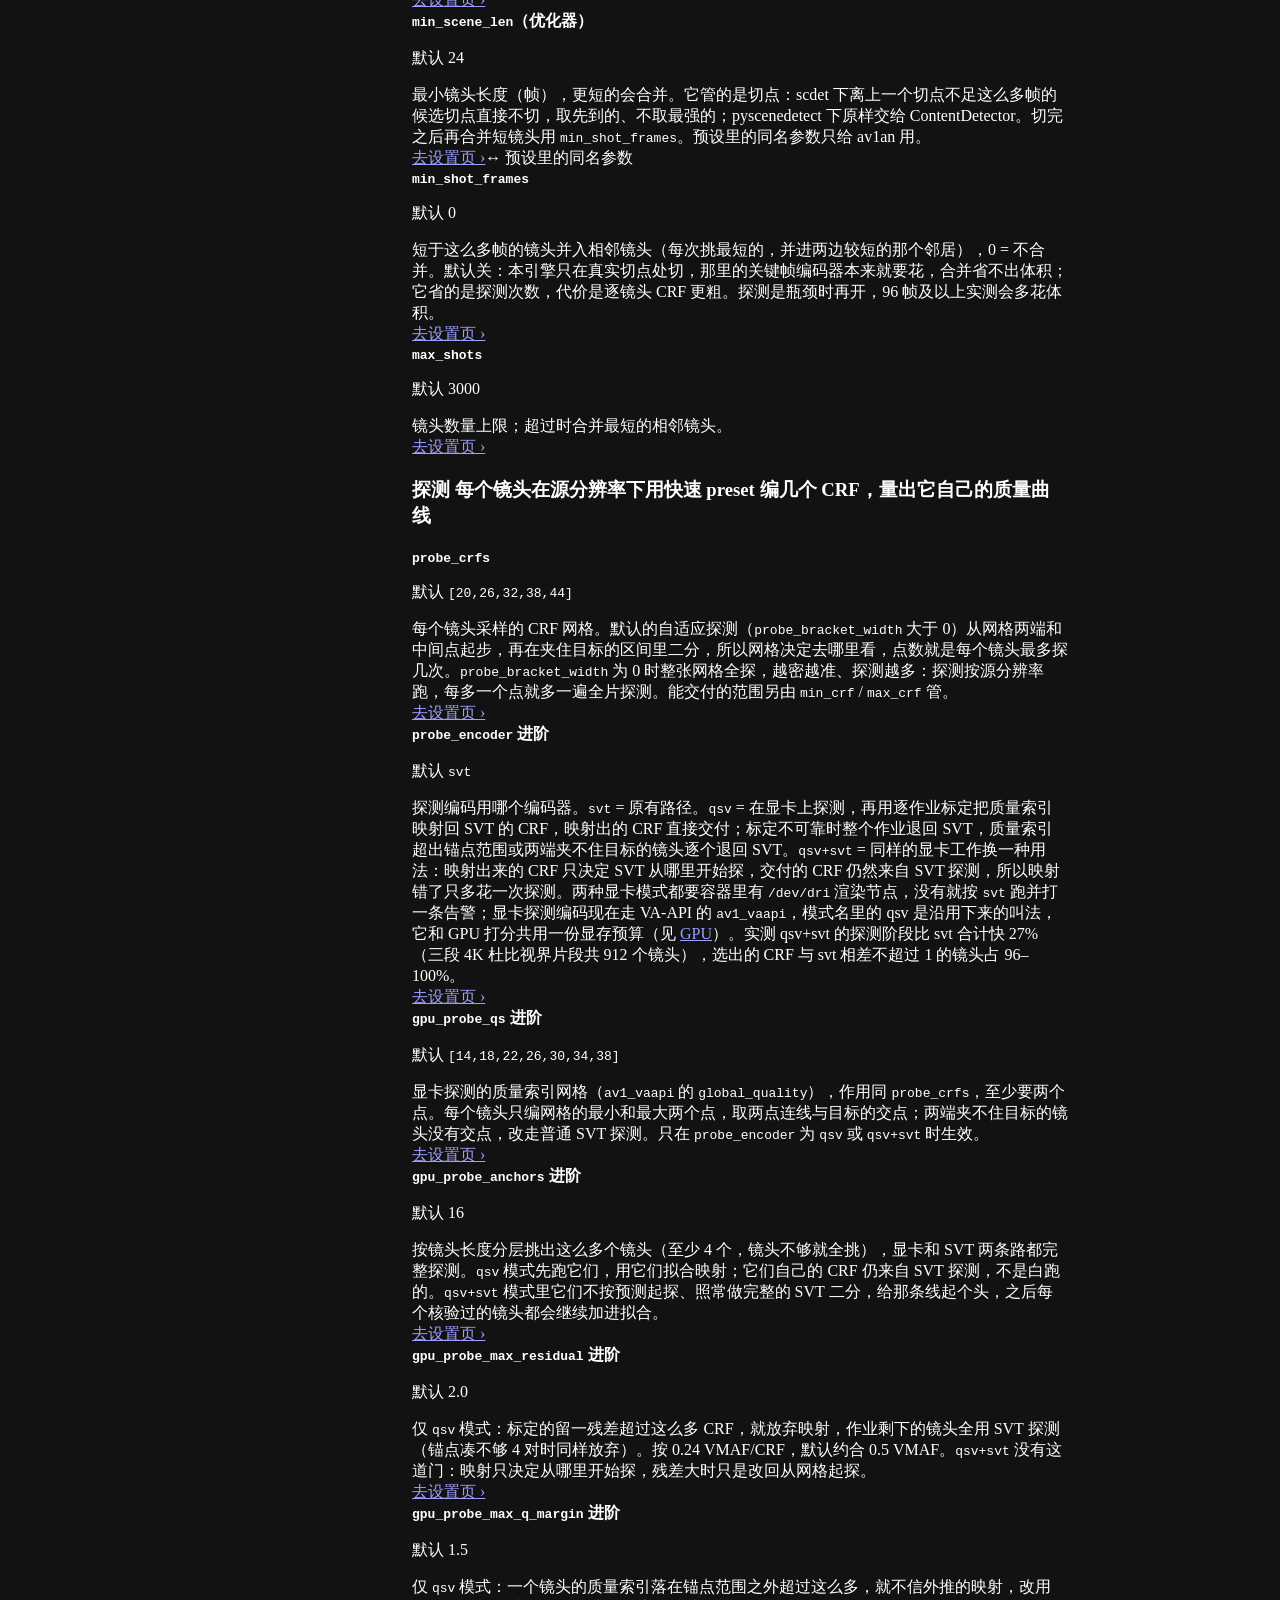
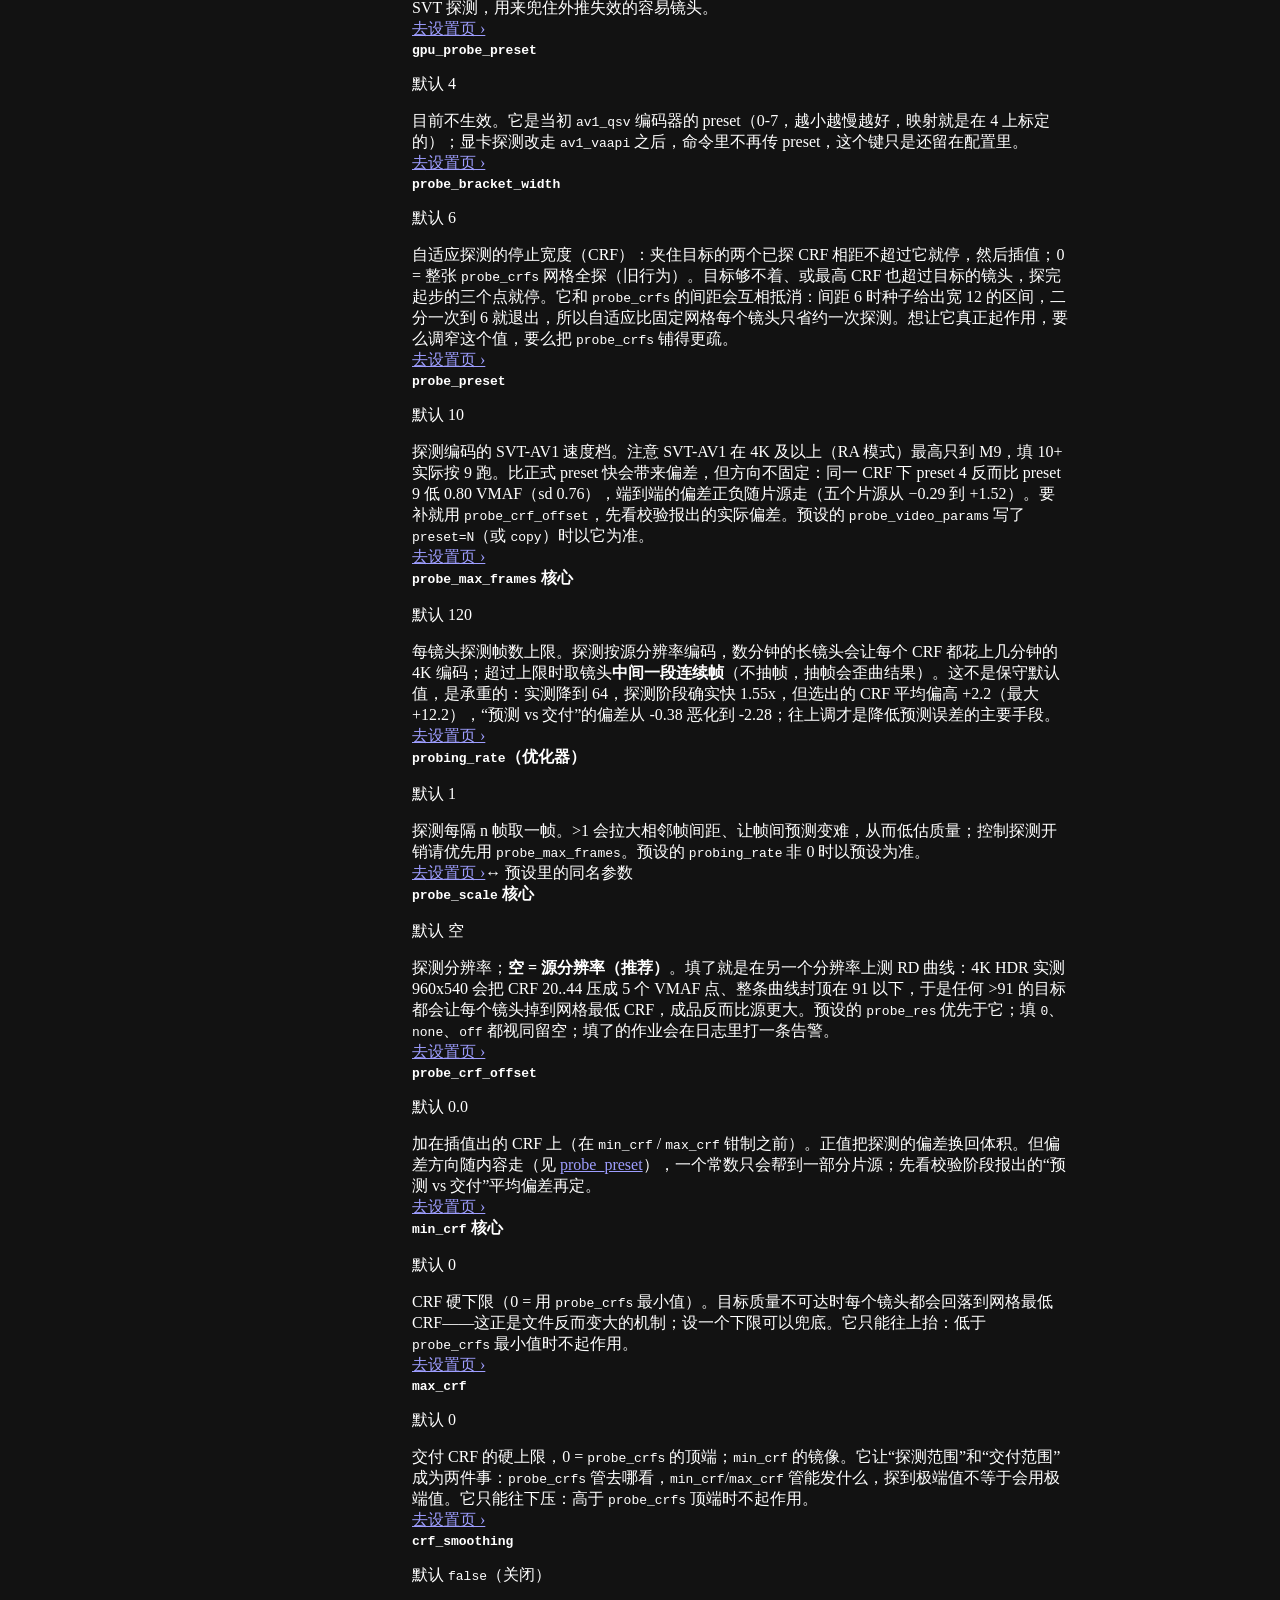
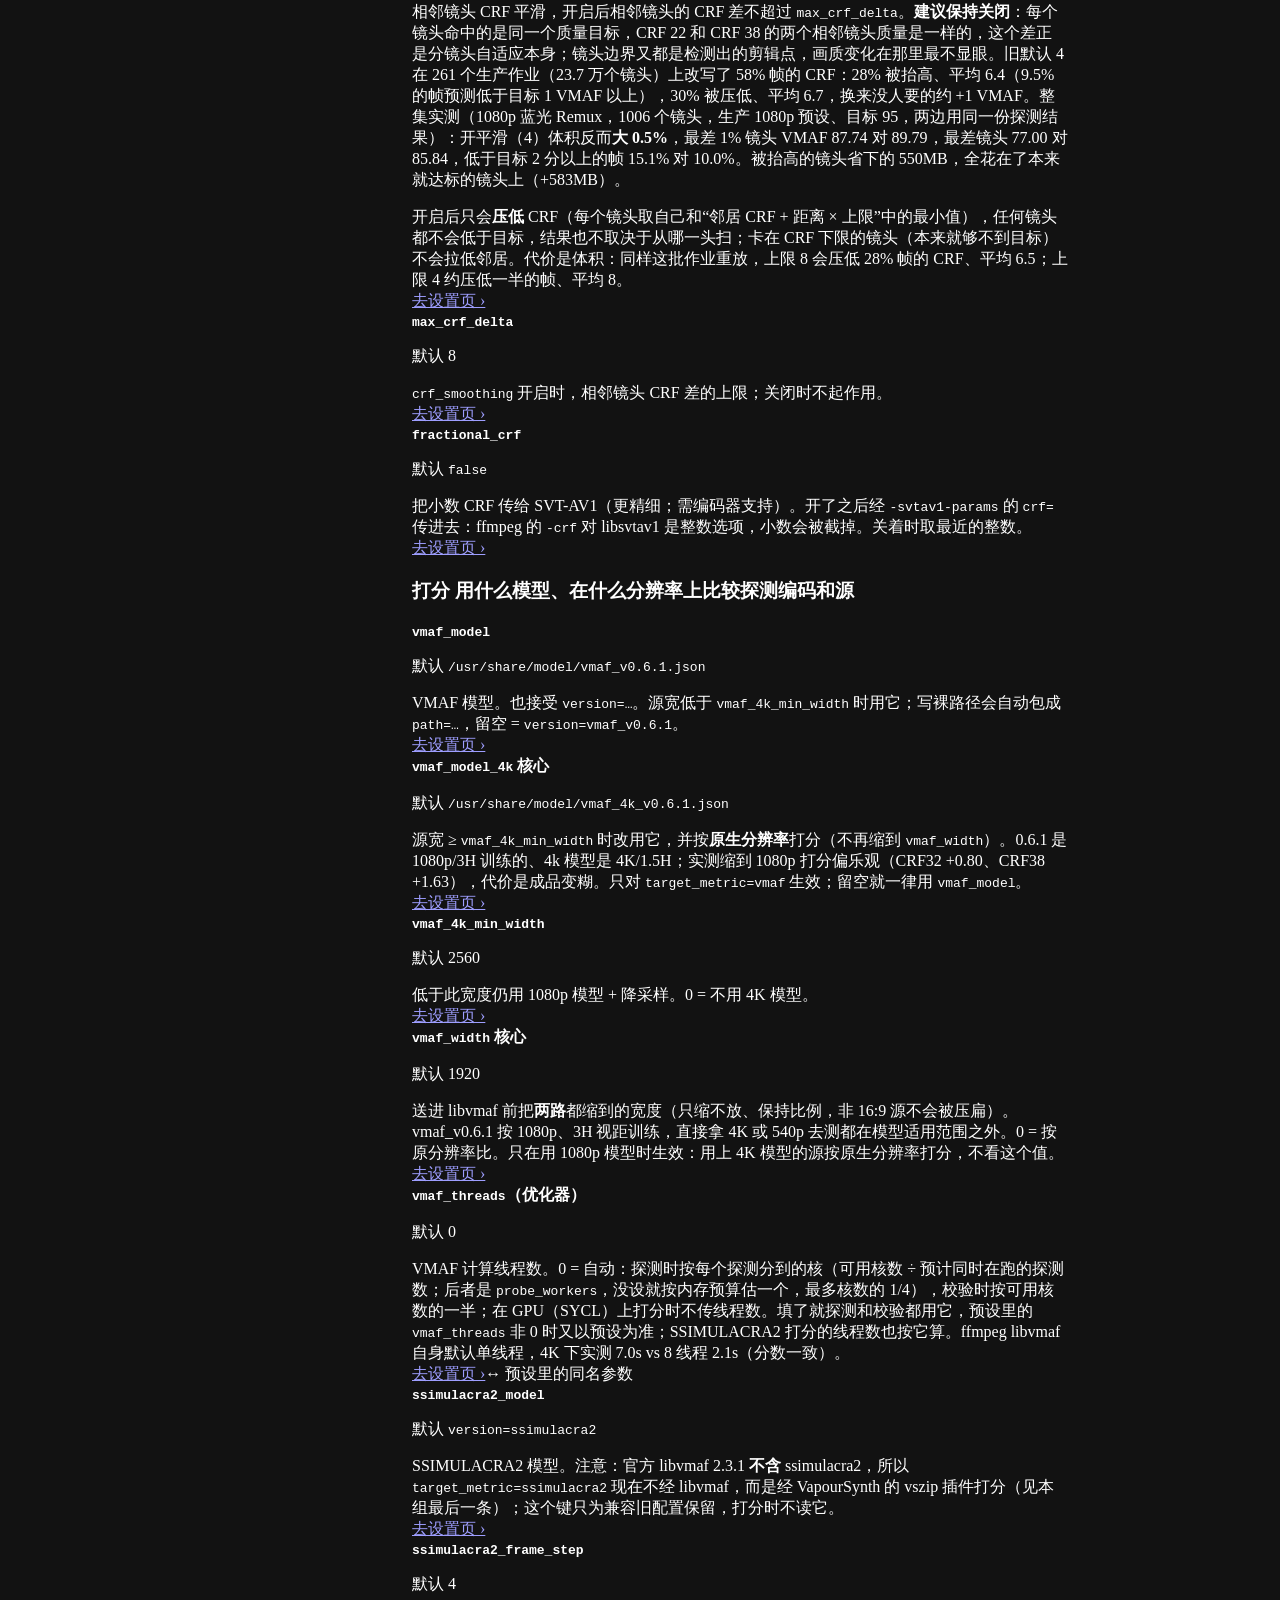
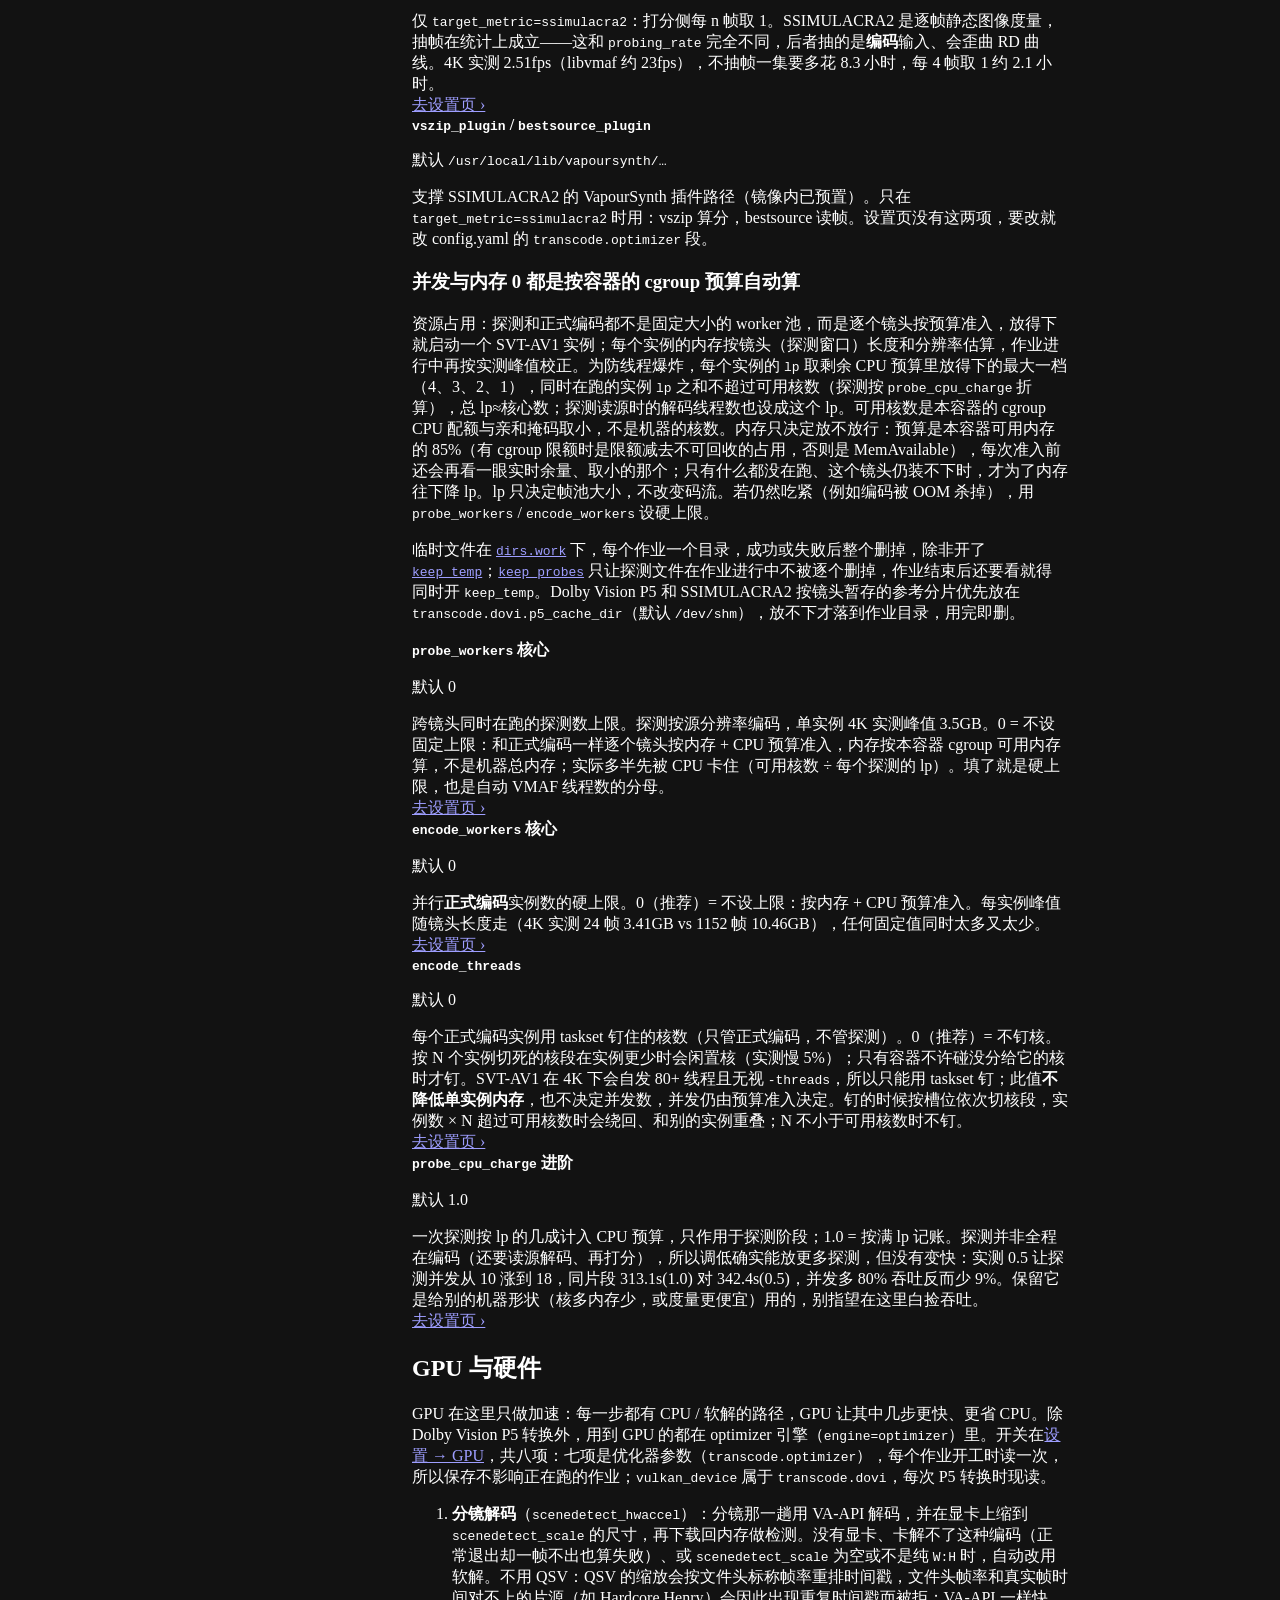
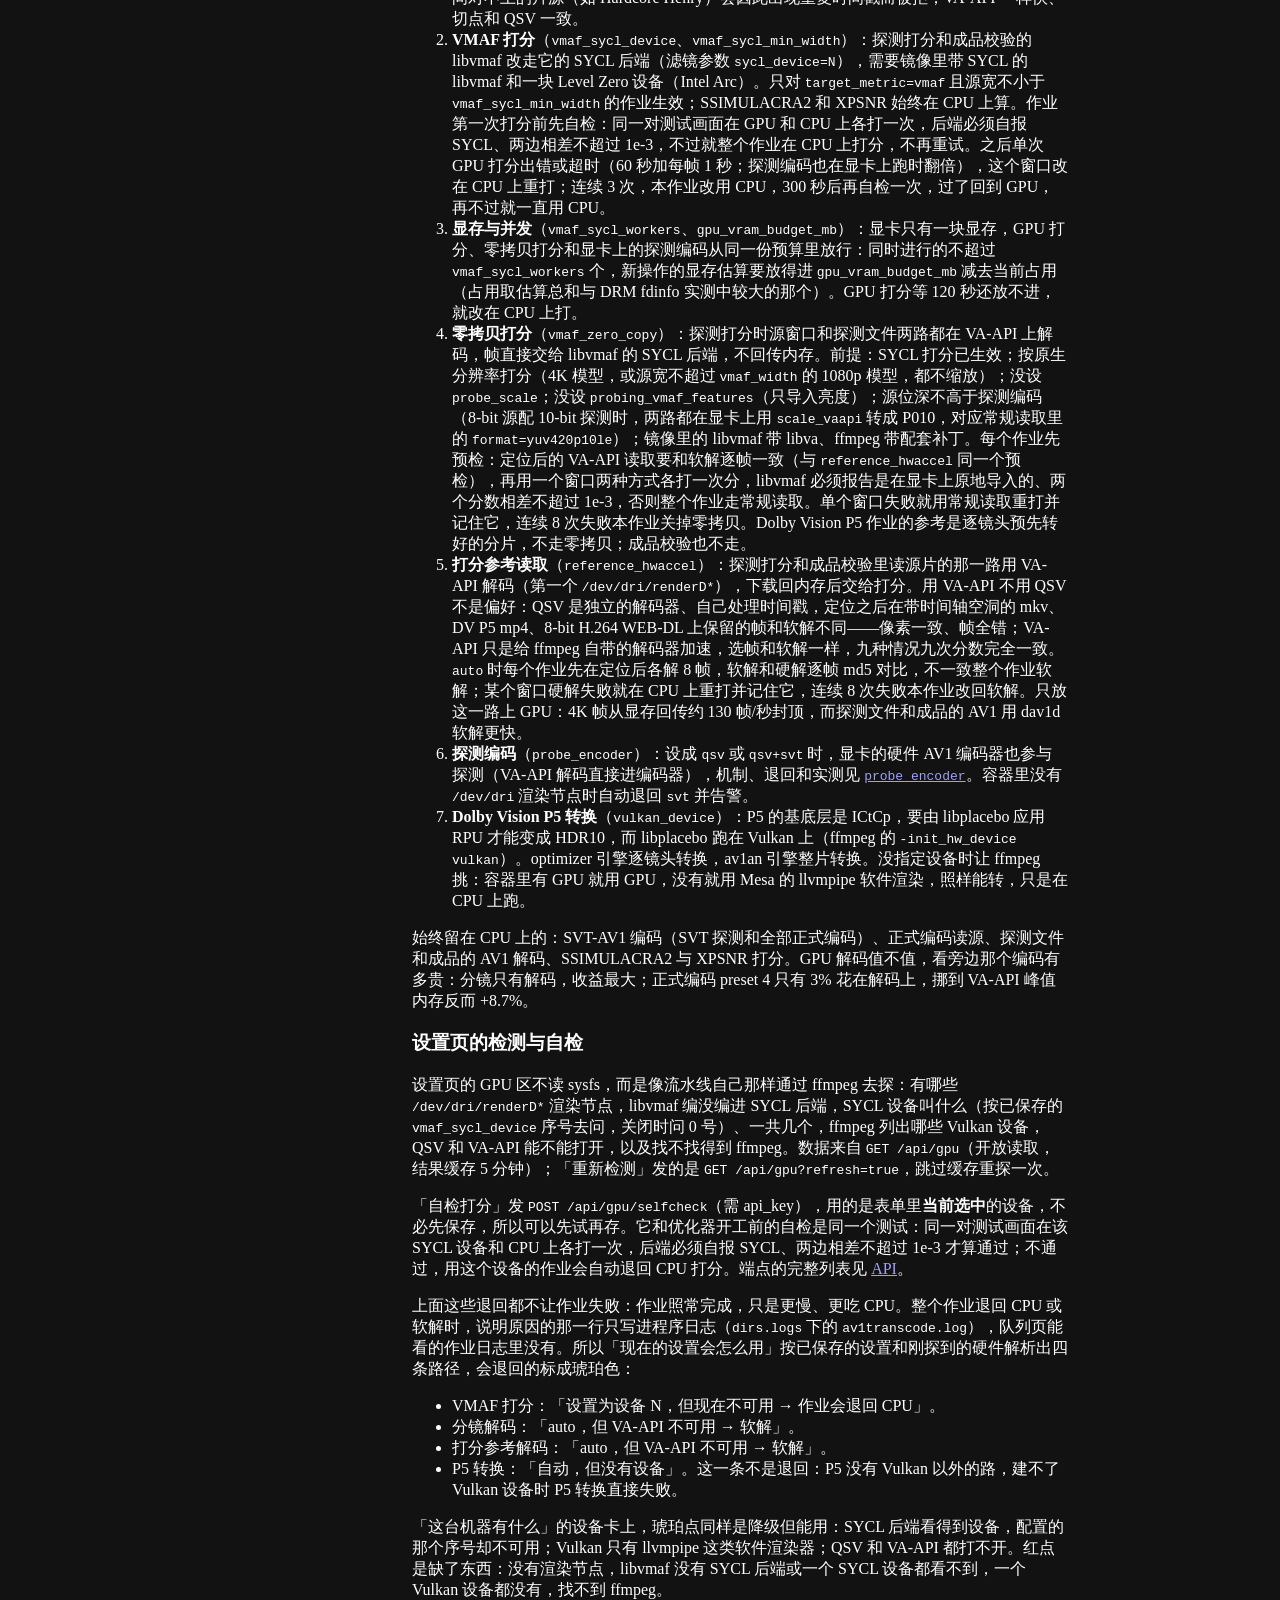
==== commit a8bec471: "grain_auto: grain strength is a profile setting, 0.5 by default The share of the measured grain writ" ====
--- a/app/static/docs.html
+++ b/app/static/docs.html
@@ -303,10 +303,16 @@
   <div class="def__body"><p>设置页里叫「自动降噪流程」，只对 optimizer 引擎生效，需要 grain 降噪服务（仓库的 <code>grain/</code> 目录，镜像 av1t-grain，地址在 <code>transcode.grain.url</code>，要和本容器用同样的路径看到片源和工作目录）。和上面的 film_grain 不是一回事：那个是固定强度的颗粒合成，这个先分析、再降噪、最后按实测写回颗粒。打开它的 profile 里 SVT 自带的颗粒合成一律关闭：<code>film_grain</code>、<code>film_grain_denoise</code> 以及 <code>additional_video_params</code> 里的 <code>film-grain</code> / <code>film-grain-denoise</code> / <code>fgs-table</code> 都被忽略，作业日志写明忽略了什么。两套颗粒会叠加，探测会带着 SVT 的颗粒选 CRF，而且已带颗粒参数的码流 grav1synth 不肯再写。</p>
     <p>每个作业编码前先分析片源，结果只有开或关：</p>
     <ul>
-      <li><b>开</b>：噪点等级 ≥ 12（主人的 1-50 标尺），颗粒是高斯型（帧差峰度 ≤ 3）且逐帧新生成（相邻帧颗粒相关 ≤ 0.35）——典型的胶片颗粒。片源先降噪（v3 模型：对齐前后各 3 帧；去除量不超过这部片在各亮度上实测颗粒强度的 1.3 倍，暗部细节和暗色妆容因此保得住），降噪结果由 B580 硬件编成 AV1（QP 0）作中间文件，带回原片的逐帧时间戳；引擎按降噪后的画面选 CRF 编码，音轨、字幕、章节照旧取自原片；编完再按镜头、按亮度测出成片比原片少的颗粒，写进 AV1 的颗粒合成参数（grav1synth，不重编码），实测一次后校正，再按 <code>transcode.grain.strength</code>（默认 0.7，test-10 里主人两次选了减弱 30%、两次说差不多）写入。</li>
+      <li><b>开</b>：噪点等级 ≥ 12（主人的 1-50 标尺），颗粒是高斯型（帧差峰度 ≤ 3）且逐帧新生成（相邻帧颗粒相关 ≤ 0.35）——典型的胶片颗粒。片源先降噪（v3 模型：对齐前后各 3 帧；去除量不超过这部片在各亮度上实测颗粒强度的 1.3 倍，暗部细节和暗色妆容因此保得住），降噪结果由 B580 硬件编成 AV1（QP 0）作中间文件，带回原片的逐帧时间戳；引擎按降噪后的画面选 CRF 编码，音轨、字幕、章节照旧取自原片；编完再按镜头、按亮度测出成片比原片少的颗粒，写进 AV1 的颗粒合成参数（grav1synth，不重编码），实测一次后校正，再按 profile 的 <a href="#p-grain_strength">grain_strength</a>（默认 0.5）写入。</li>
       <li><b>关</b>：干净片源、被编码器冻住的颗粒、刻意做出来的颗粒质感，和不开这个开关一样地编码（SVT 自带的颗粒合成仍关着）。</li>
     </ul>
     <p>盲测 12 部剧（test-03 ~ test-09）走降噪的全部胜出或持平；从没参与调参的 4 部新片源码率比生产版少 33~44%。代价是时间：B580 上 4K 降噪约 9 fps（<code>transcode.grain.model: v3s2</code> 约 14 fps），和编码本身差不多，所以颗粒片源一集的总时间约翻倍；中间文件 4K 每小时约 90GB，放在工作目录，作业结束删除。分析或降噪失败时退回普通编码并在日志里告警；编码完成后的颗粒合成失败则作业失败（只降噪不加回颗粒的成片不该留下）。闪烁只记录，不否决。</p>
+    <p class="def__foot"><a class="def__link" href="/static/settings.html#sec-presets">去设置页 ›</a></p></div>
+</div>
+<div class="def" id="p-grain_strength">
+  <h3 class="def__name"><code>grain_strength</code></h3>
+  <p class="def__dflt">默认 <code>0.5</code>，范围 0-2</p>
+  <div class="def__body"><p>设置页里叫「颗粒强度」：自动降噪流程把实测的颗粒按这个比例写回。1 = 按实测；0.5 = 振幅一半。只在 <a href="#p-grain_auto">grain_auto</a> 开着时起作用。实测量的是原片减成片，里面除了颗粒还带着编码丢掉的一点细节，在平坦静止的画面上合成出来比原片的颗粒强 10-45%；test-10 里主人两次选了减弱 30%、两次说差不多，第一批生产剧集（A Good Girl's Guide to Murder，4K）0.7 看着仍偏多，所以默认 0.5。</p>
     <p class="def__foot"><a class="def__link" href="/static/settings.html#sec-presets">去设置页 ›</a></p></div>
 </div>
 <div class="def" id="p-luminance_qp_bias">
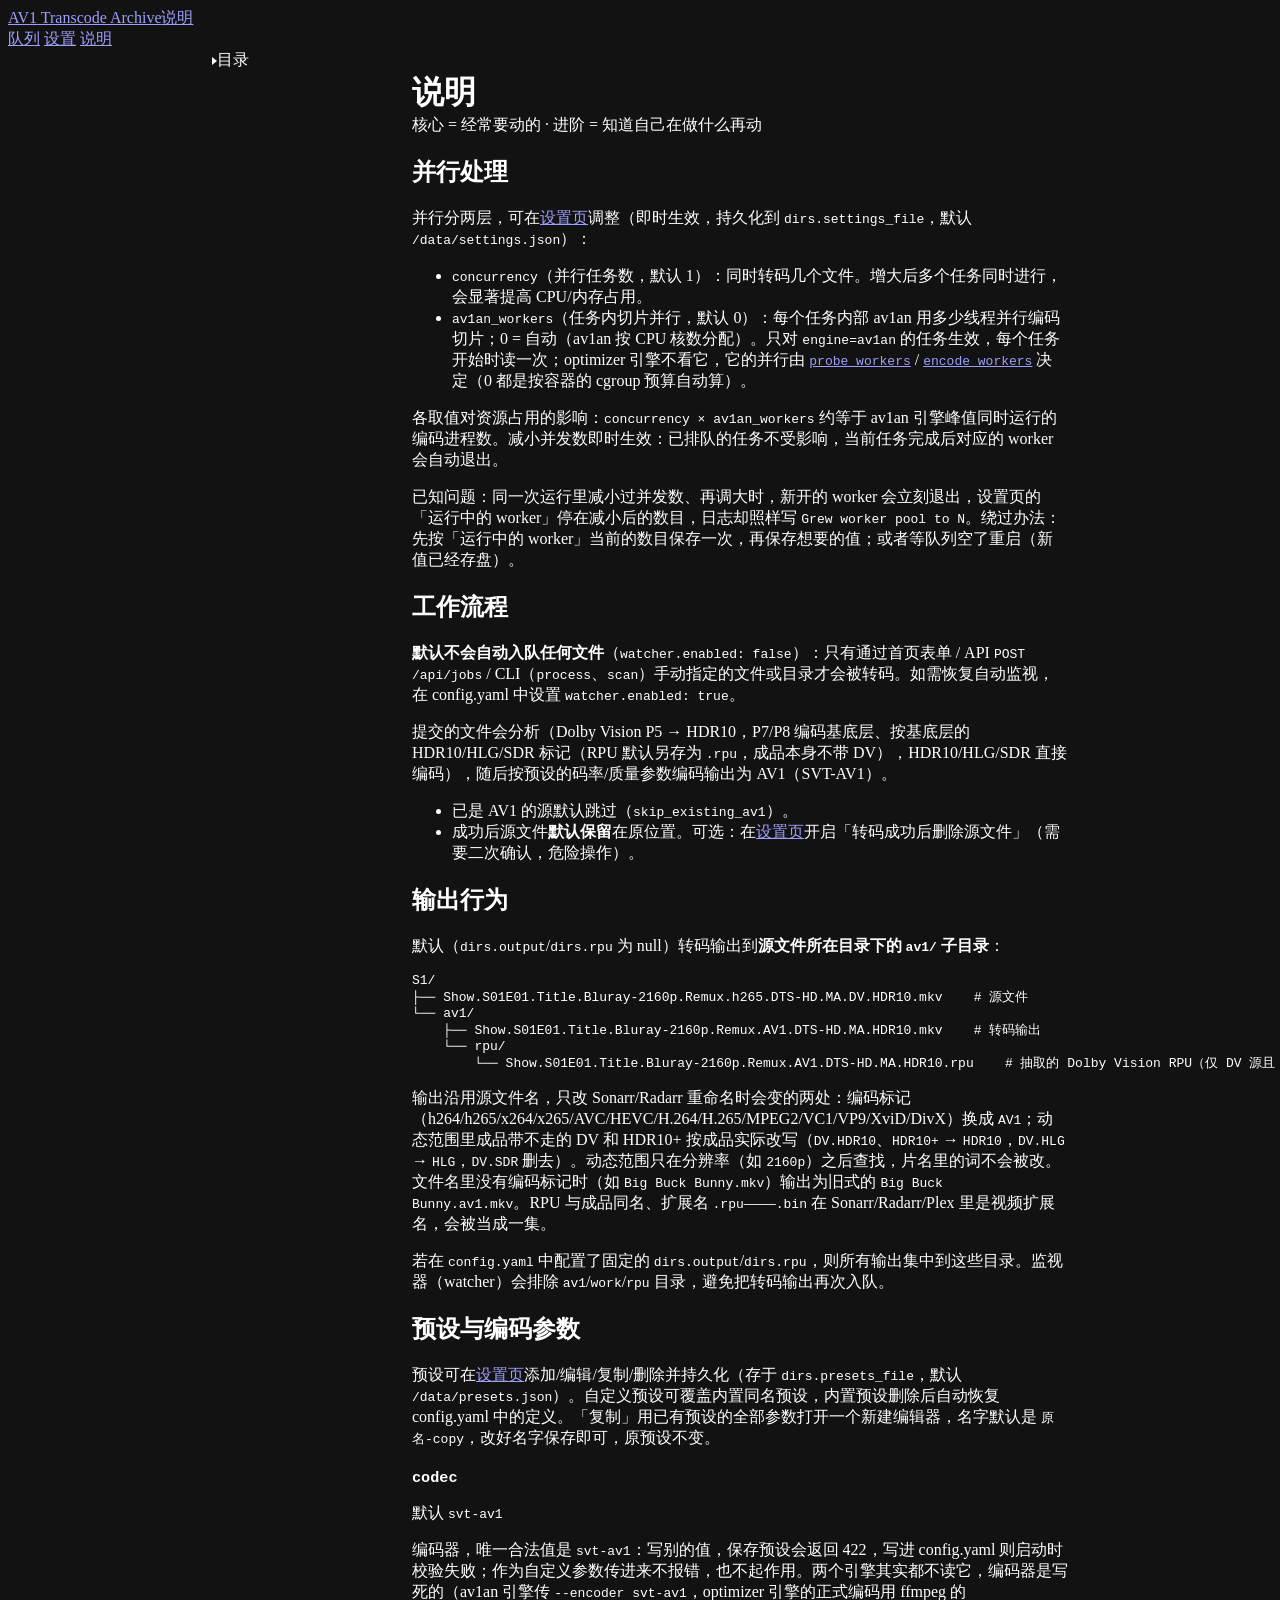
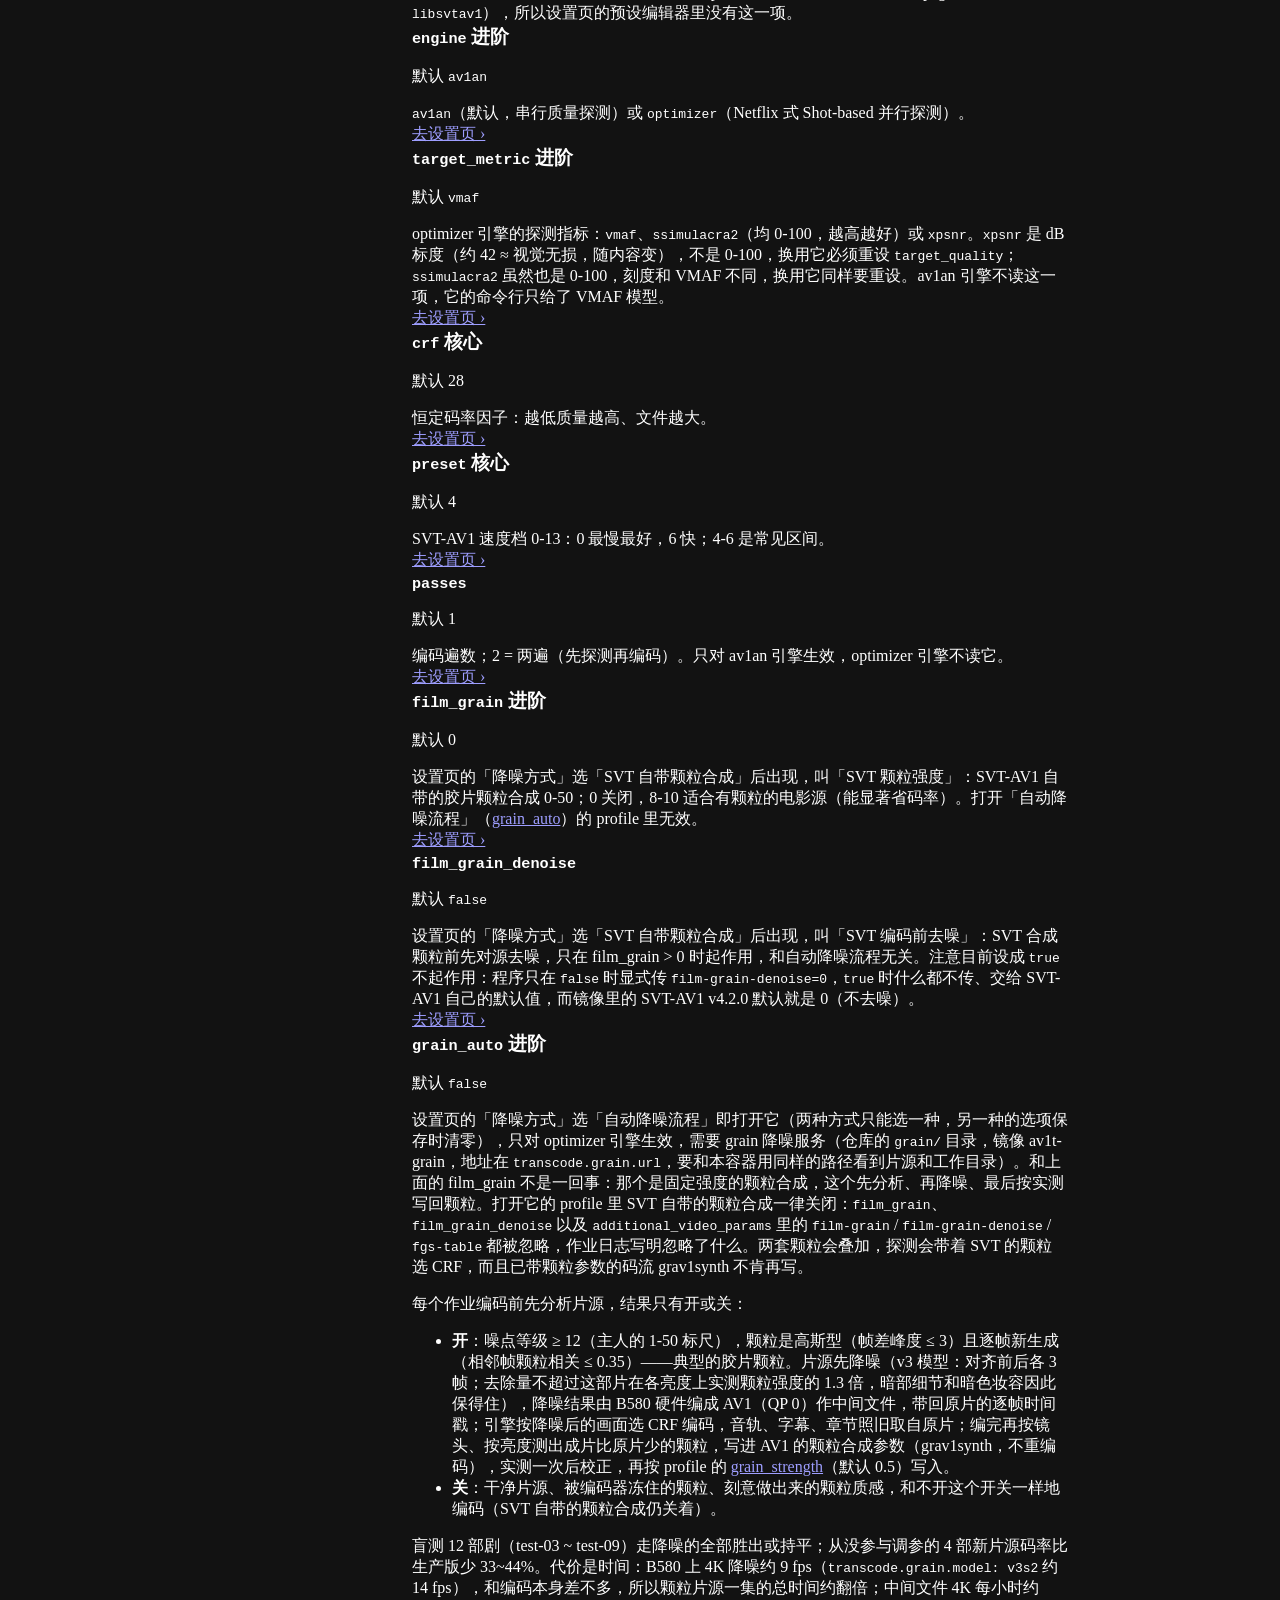
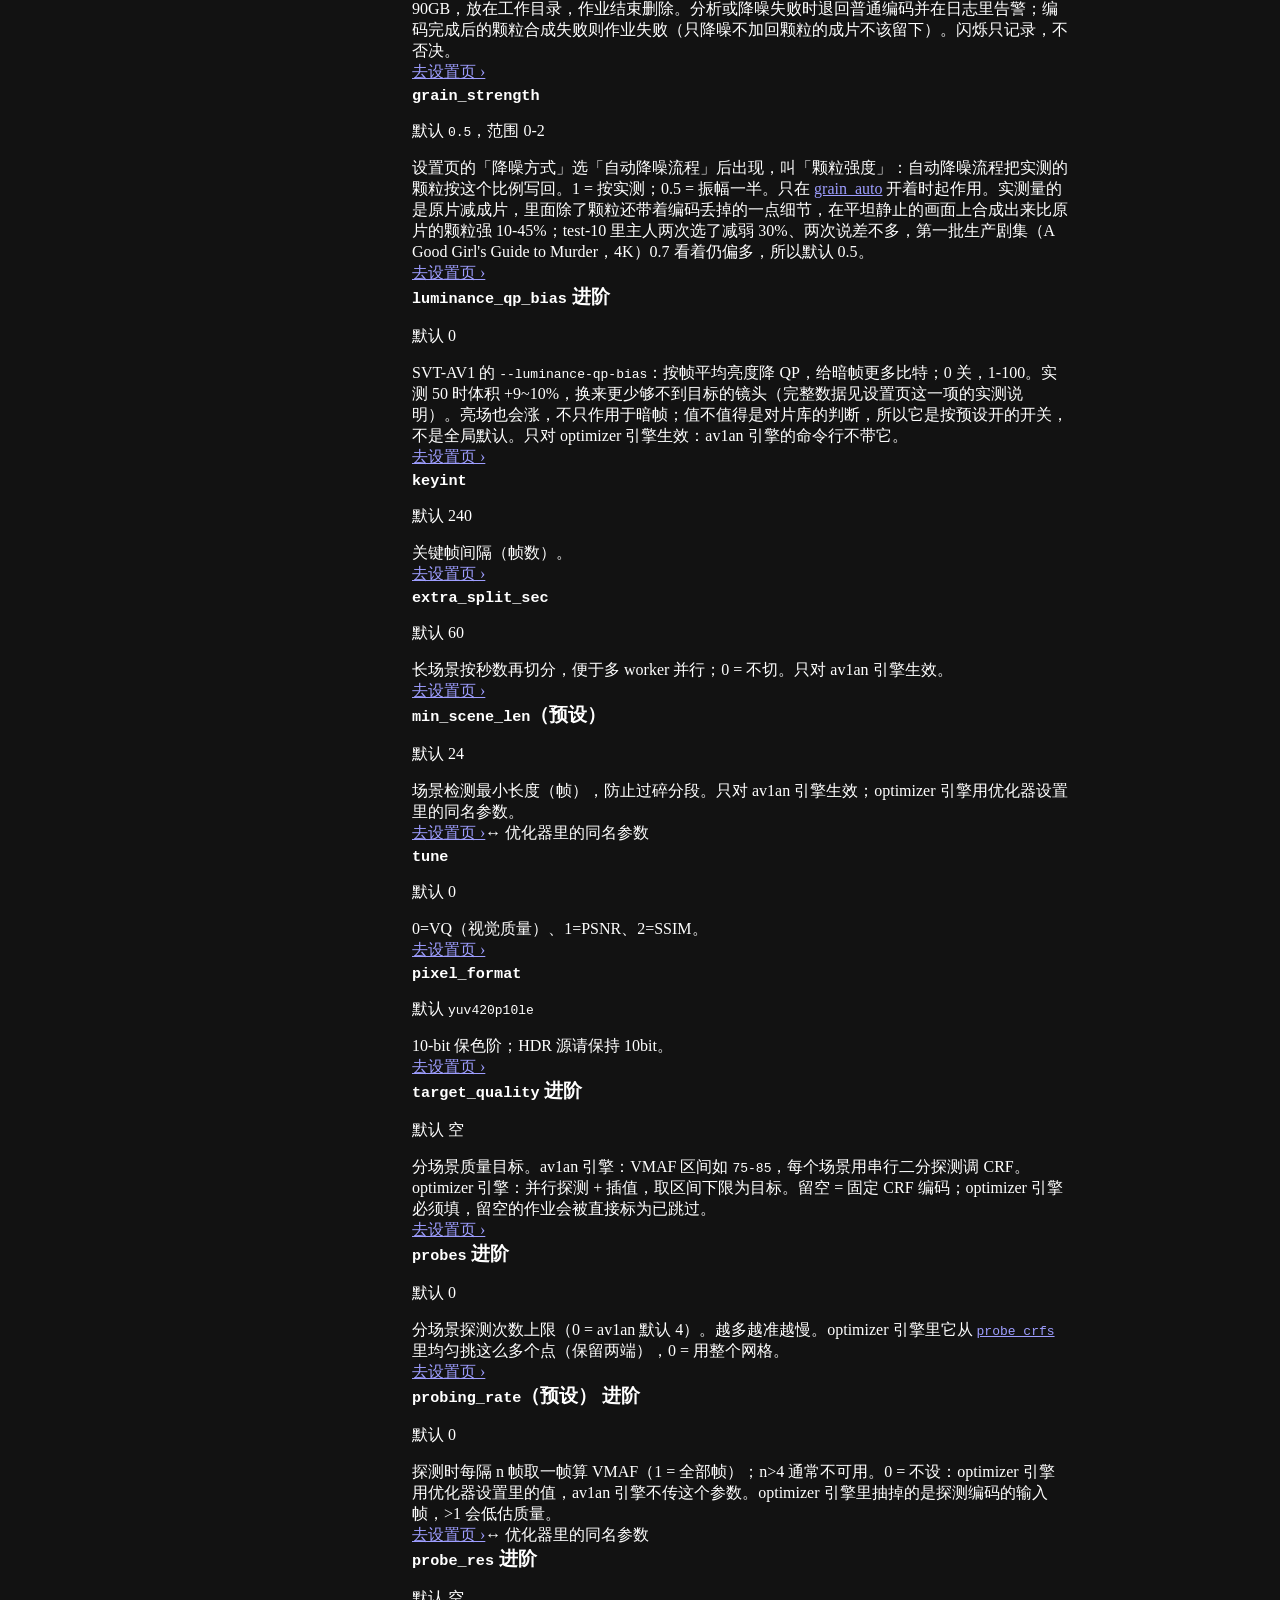
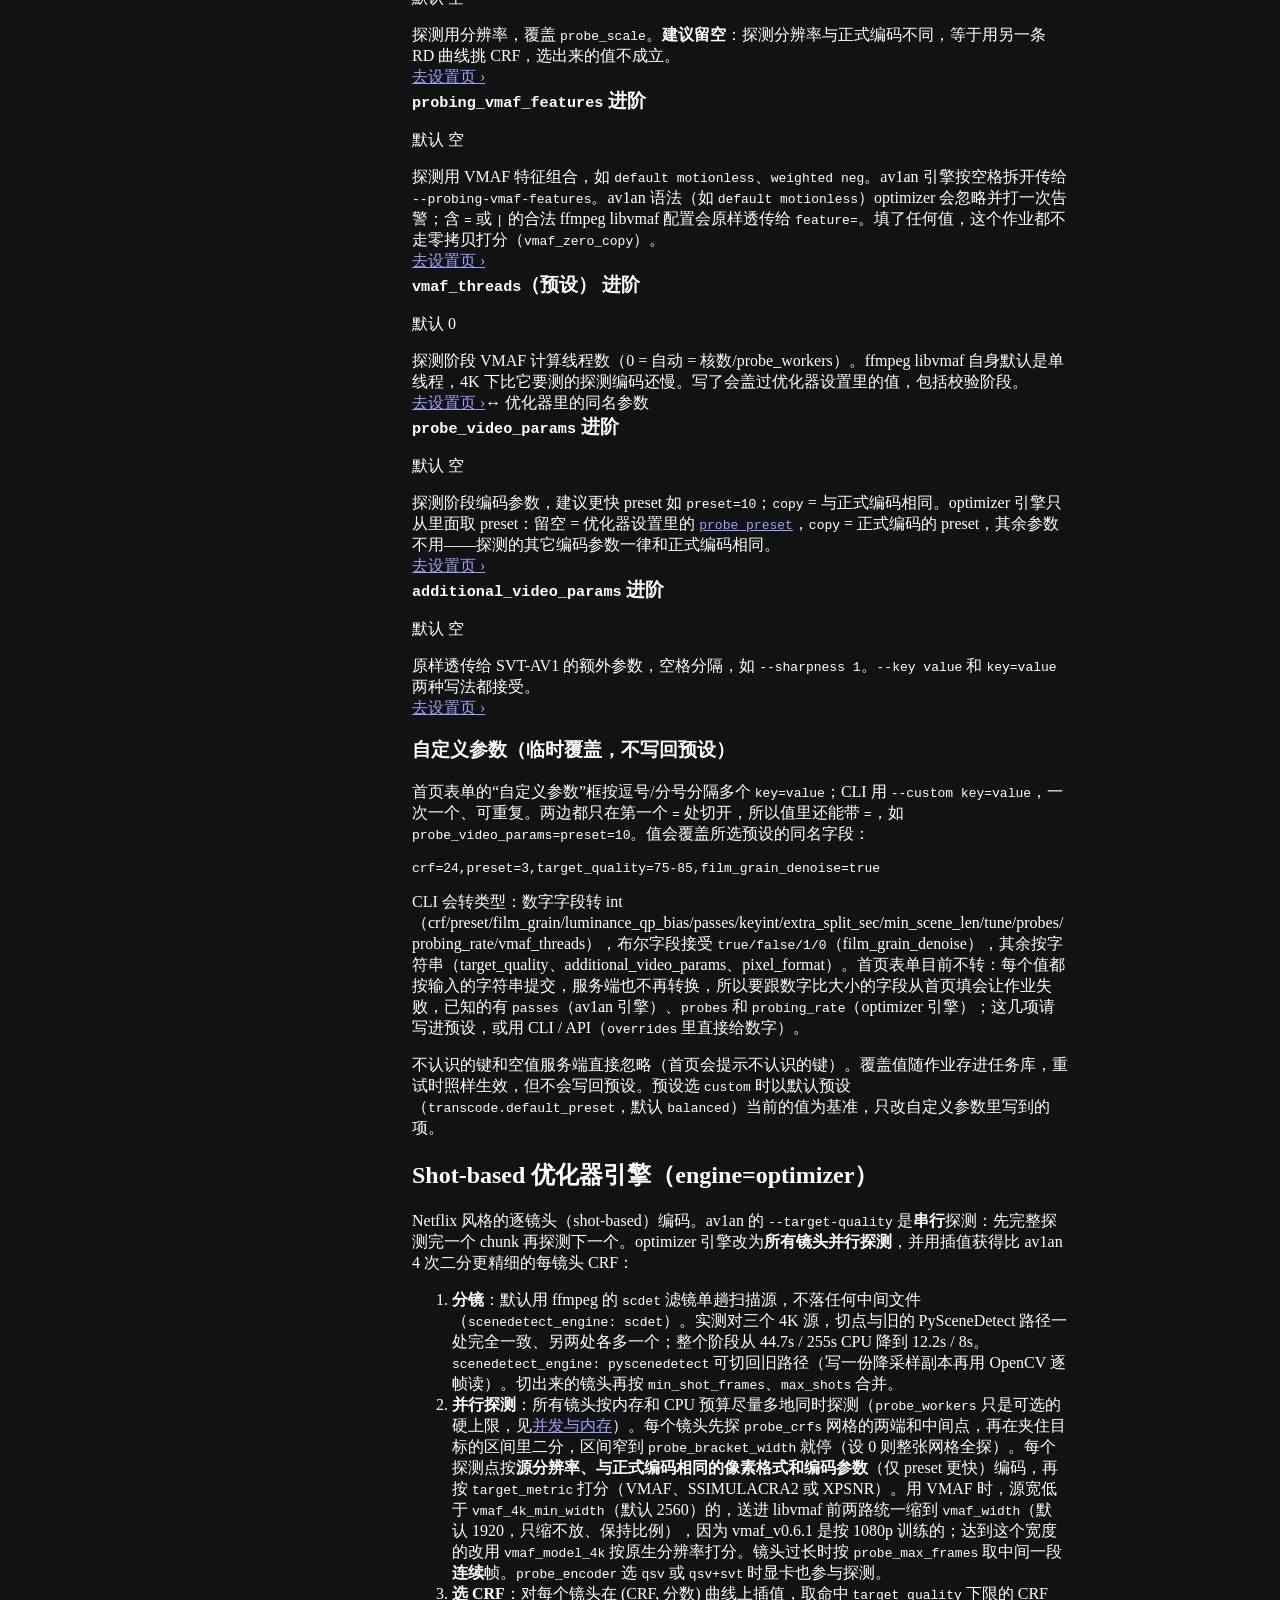
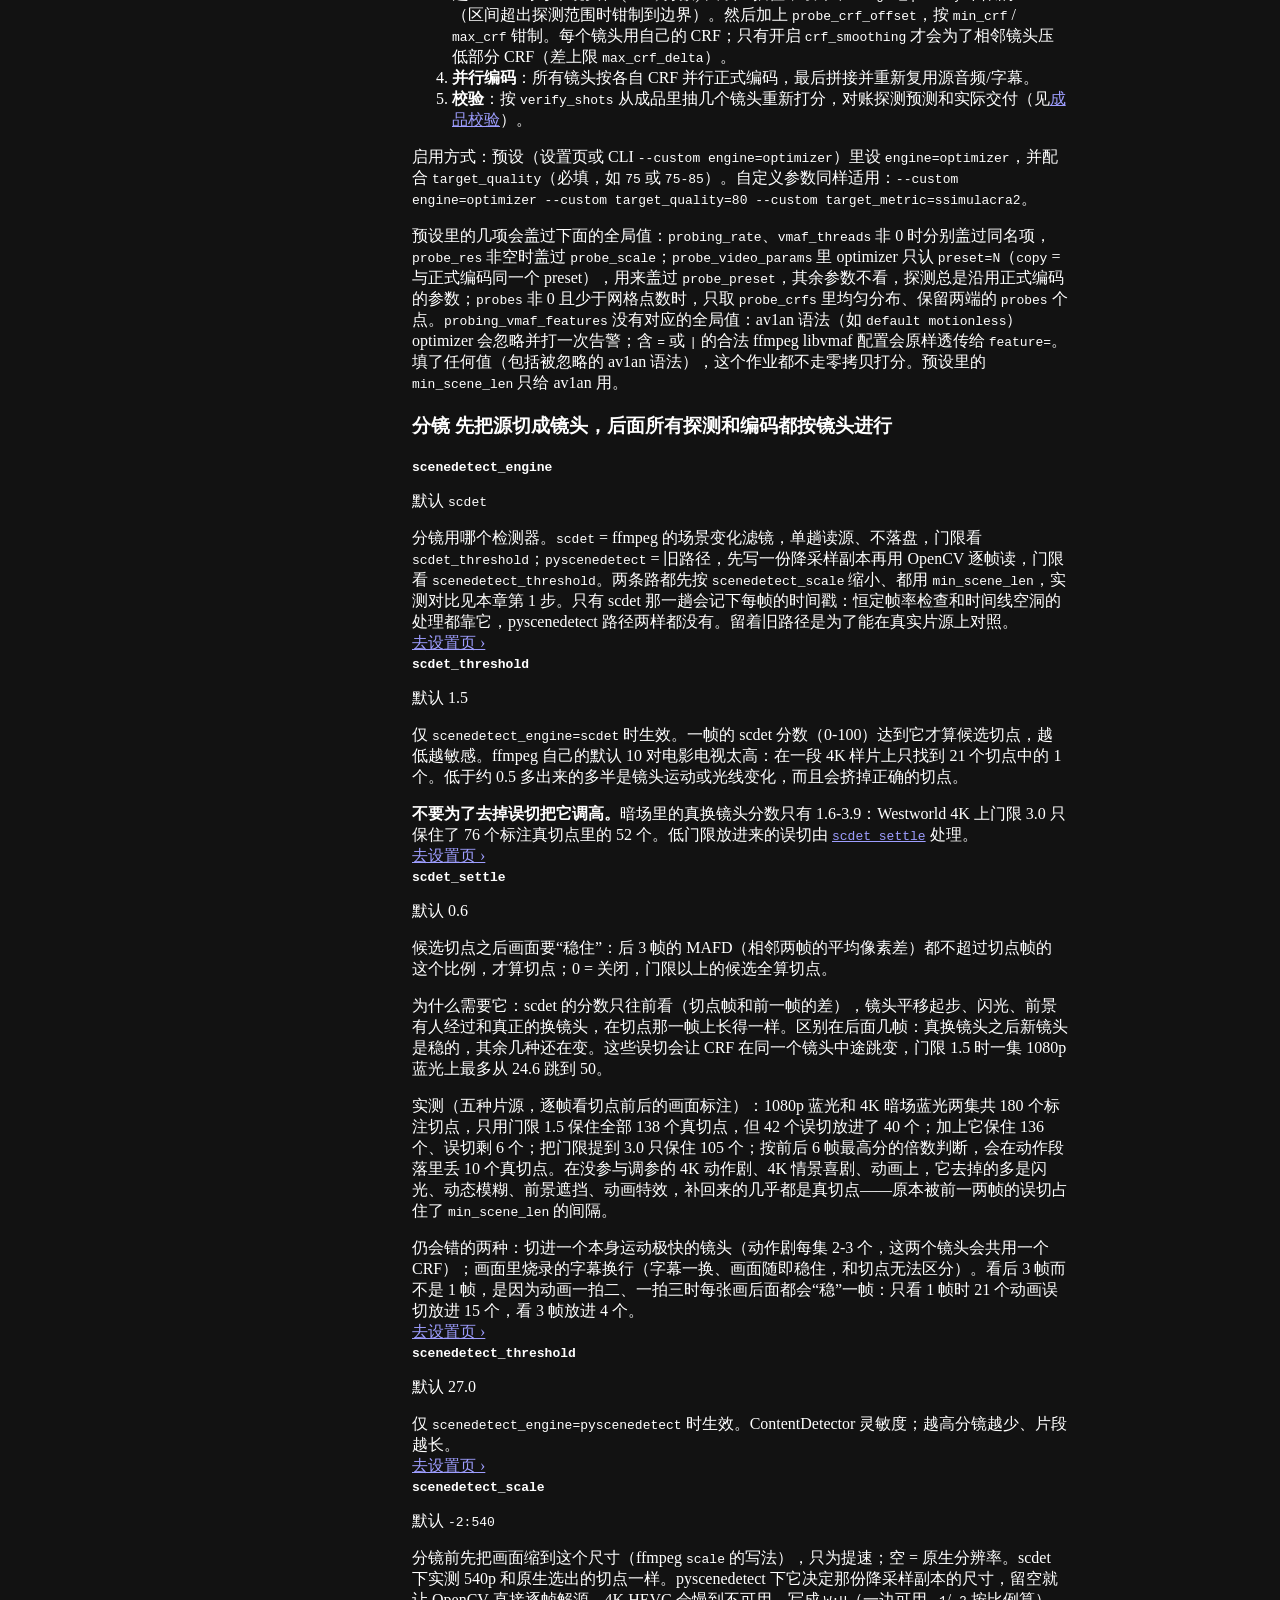
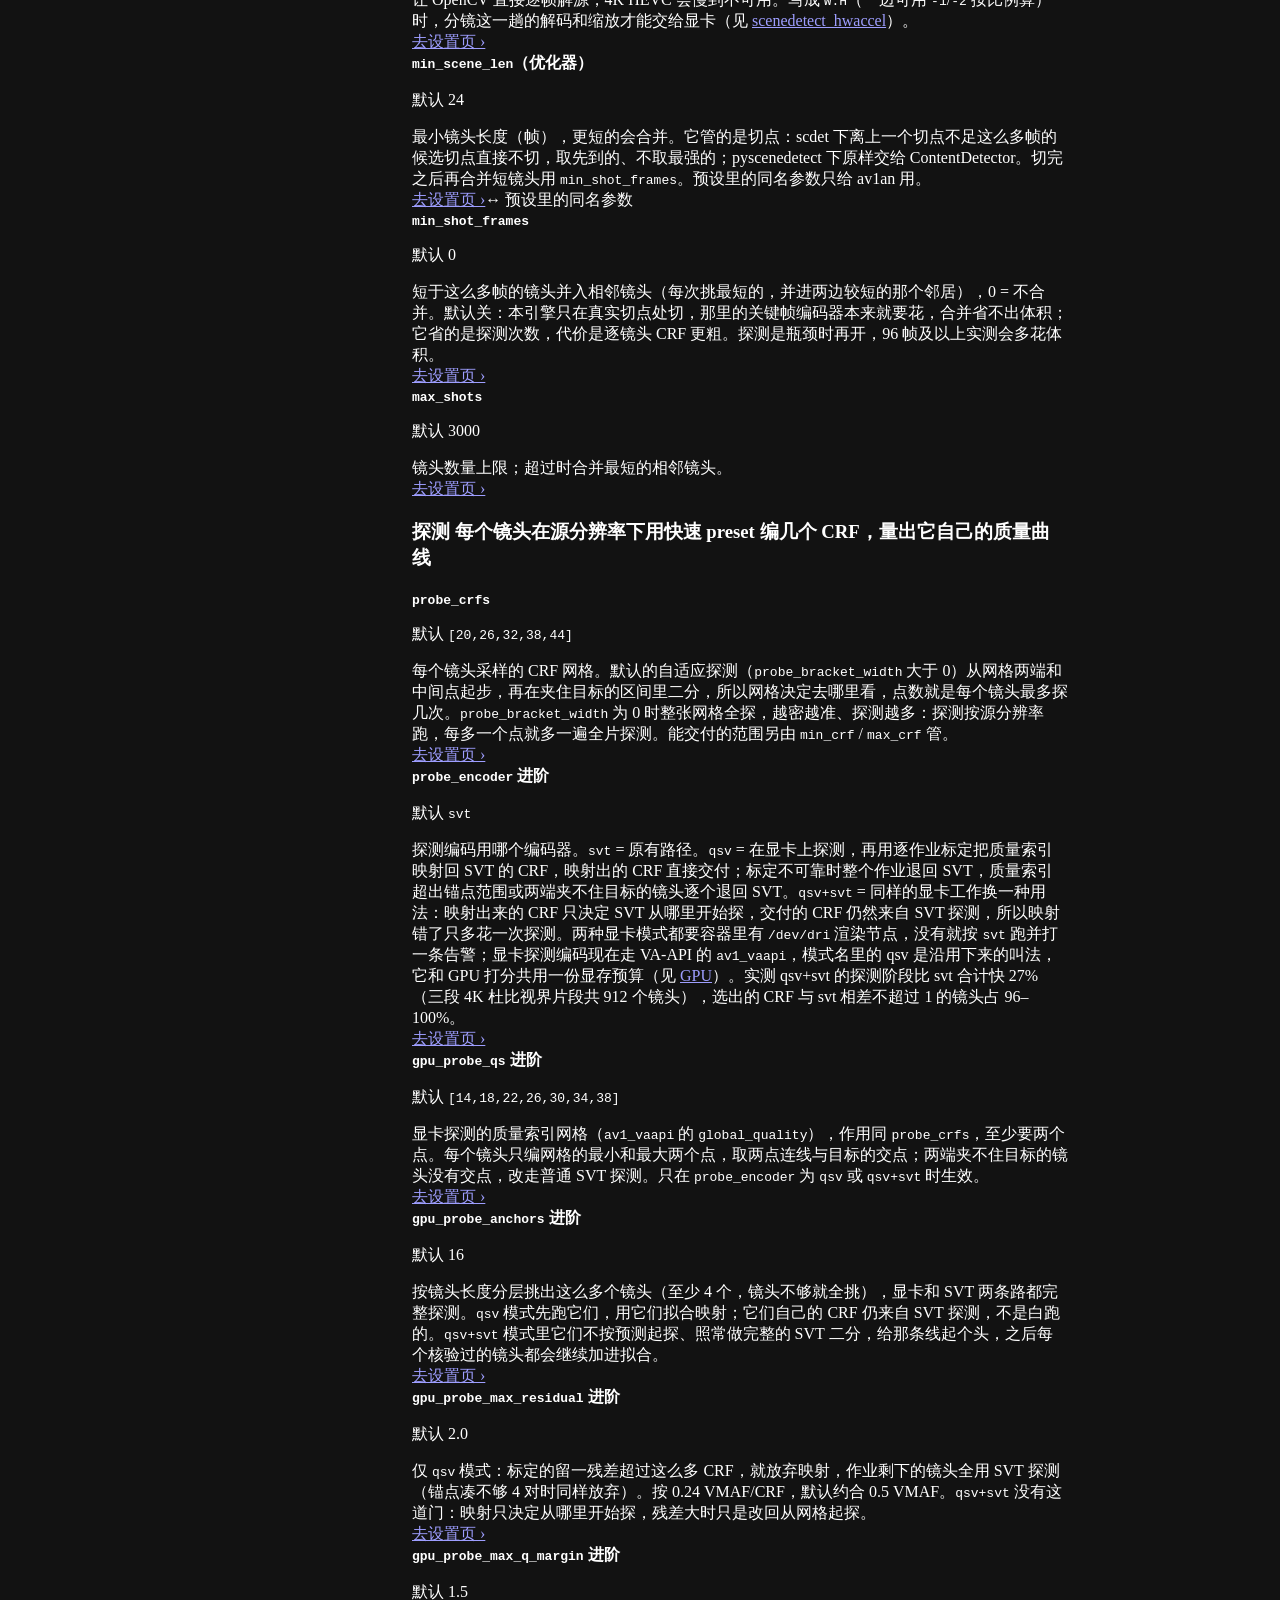
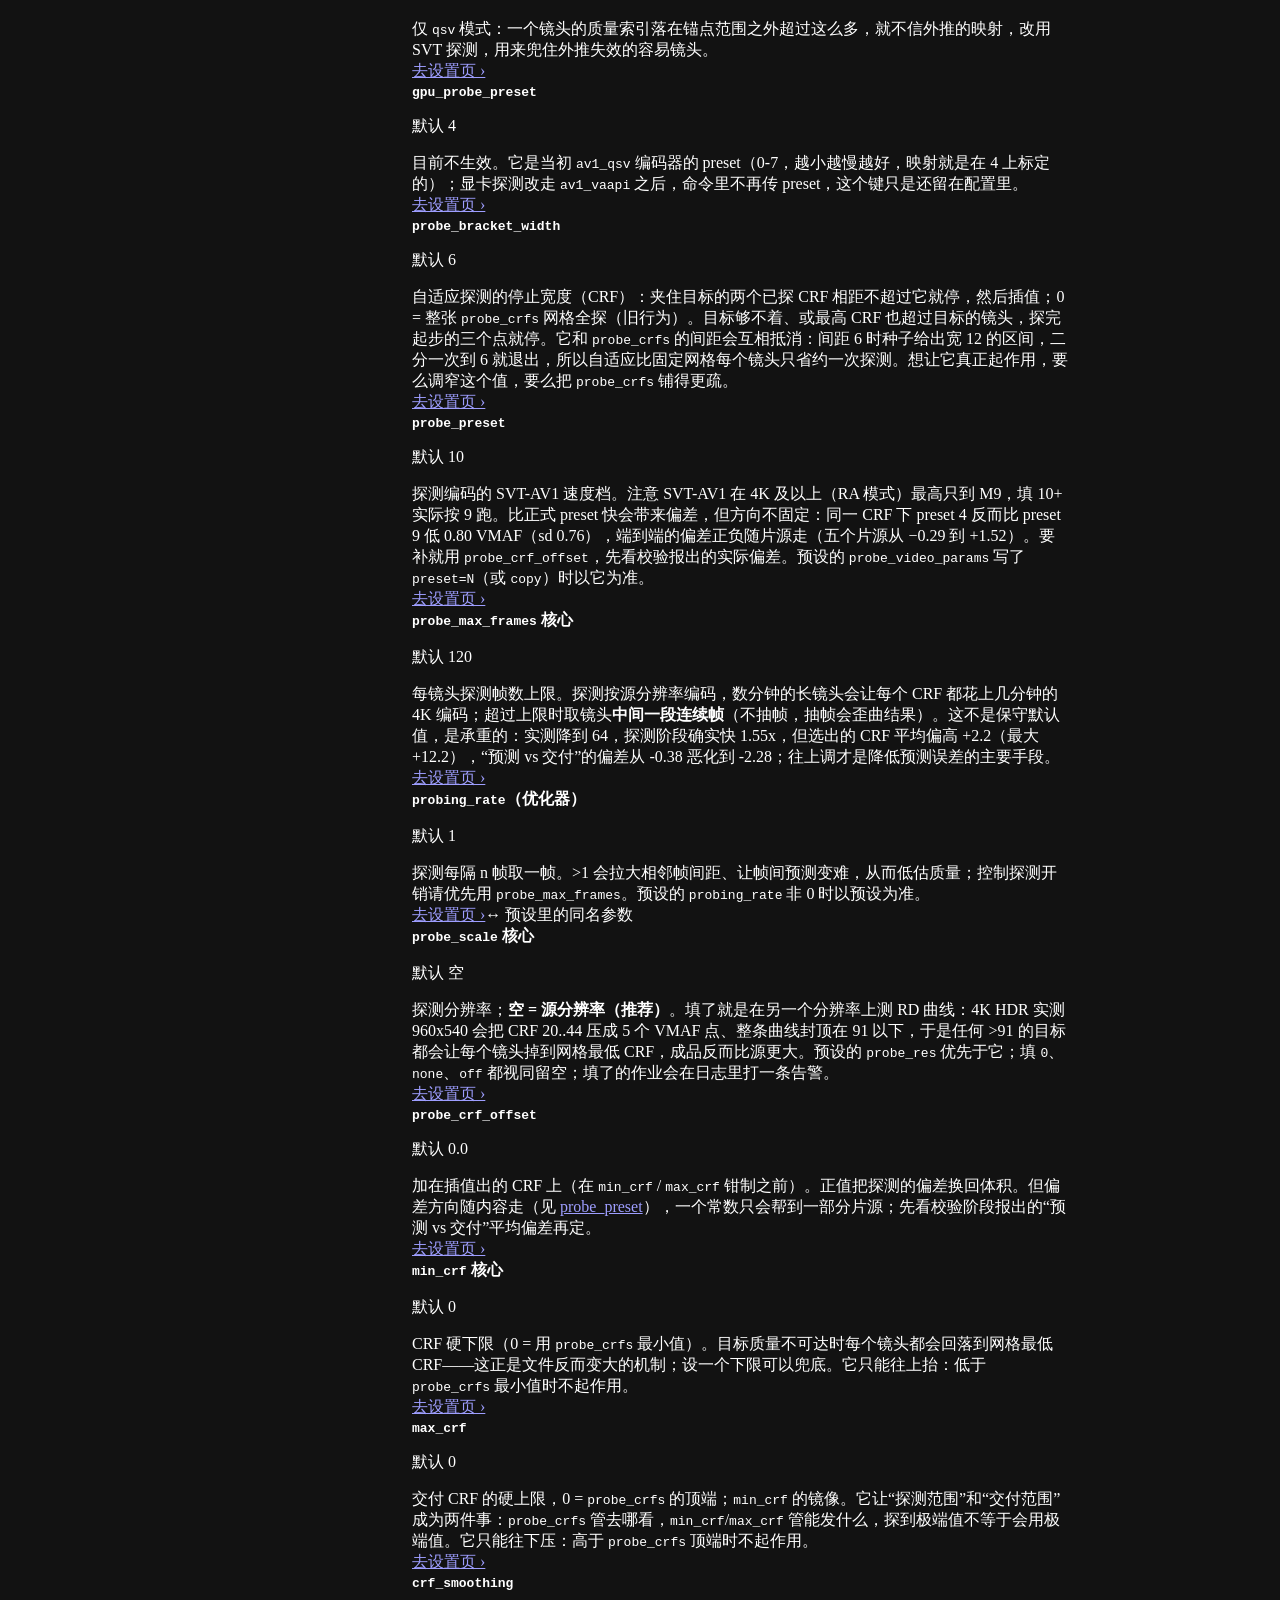
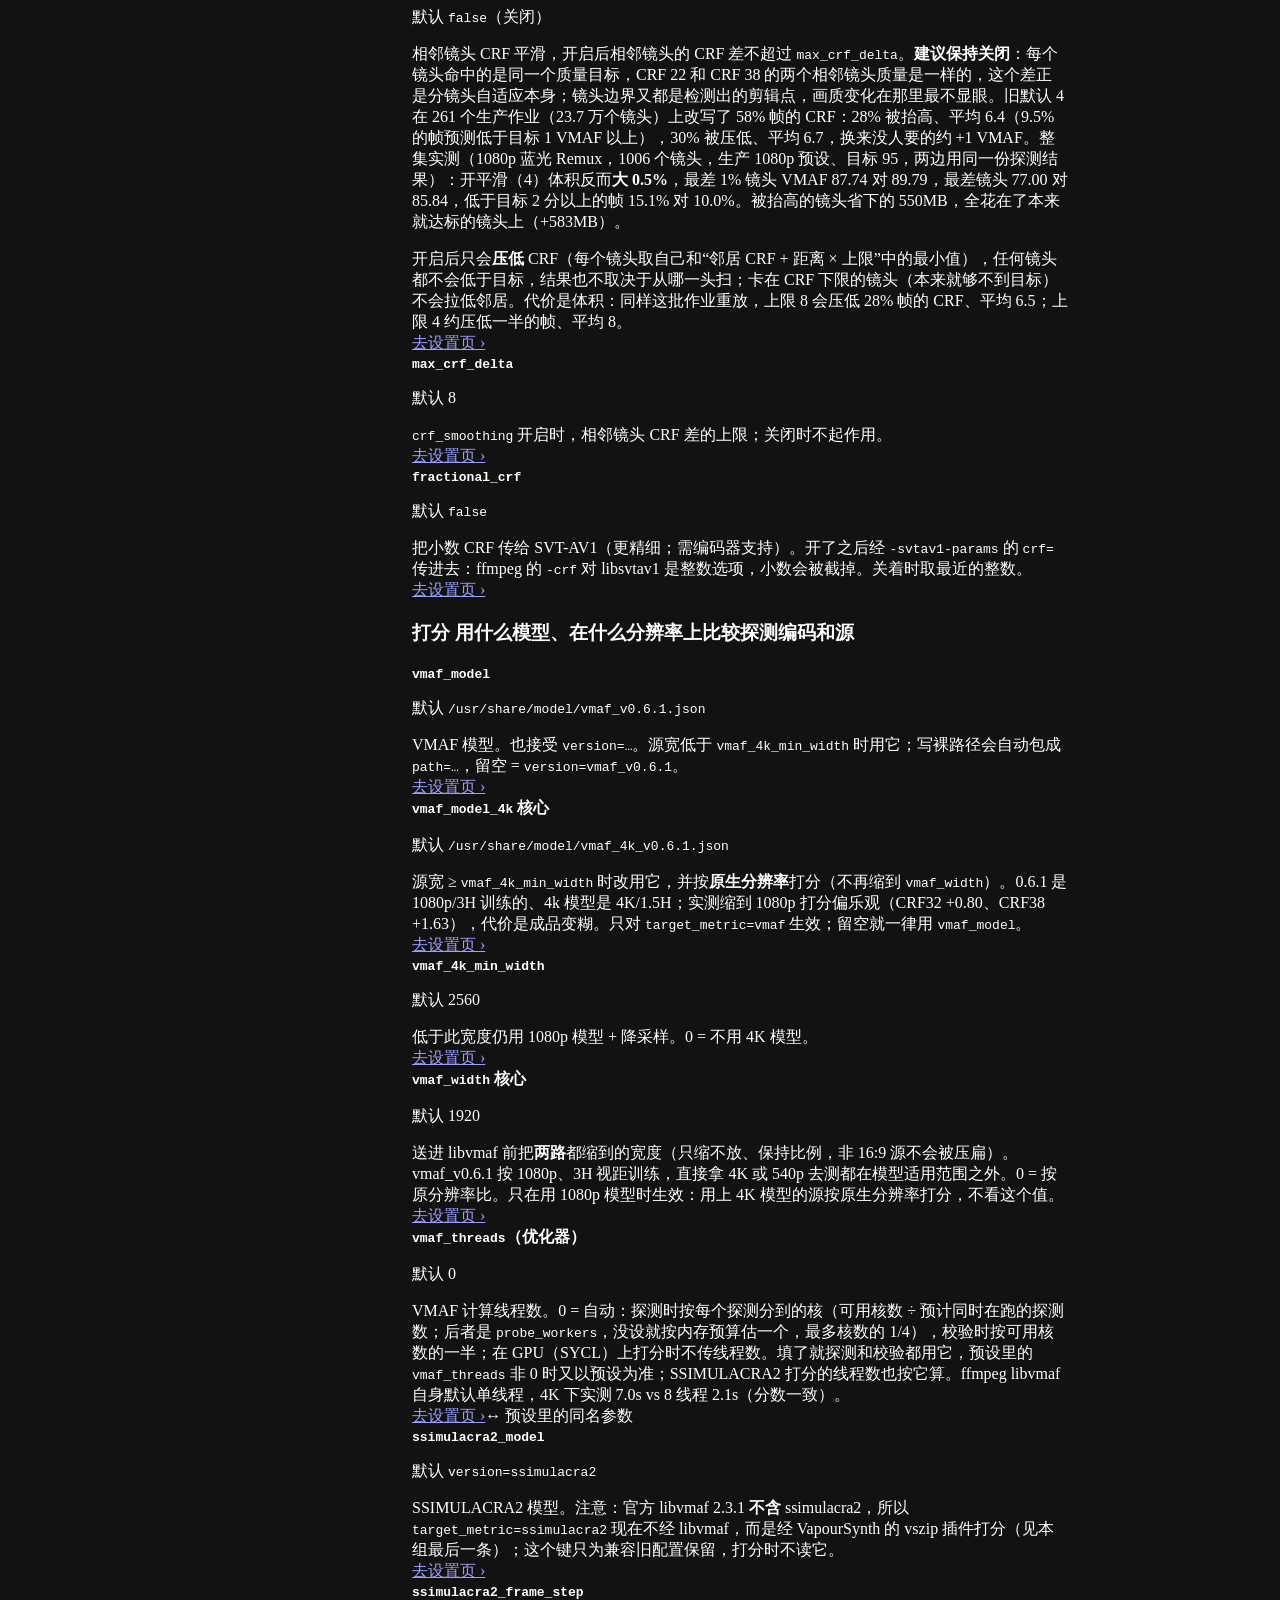
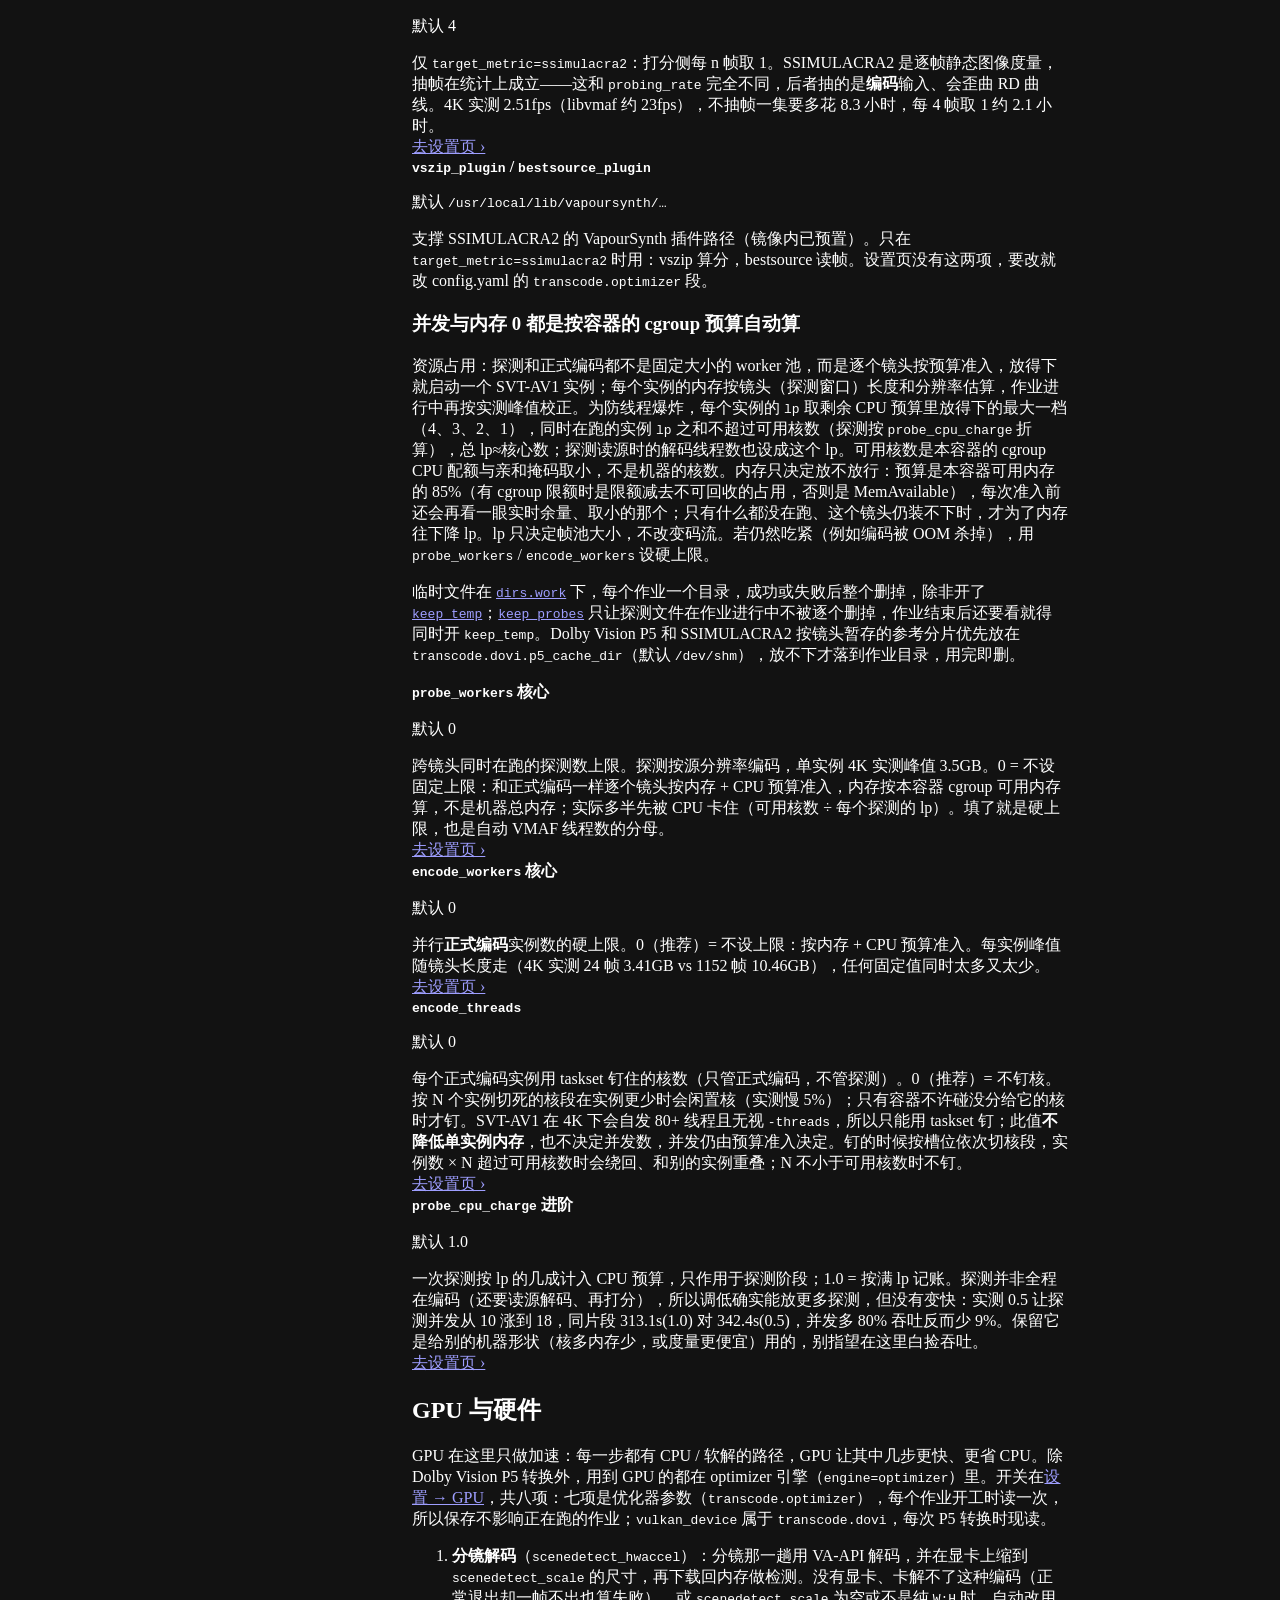
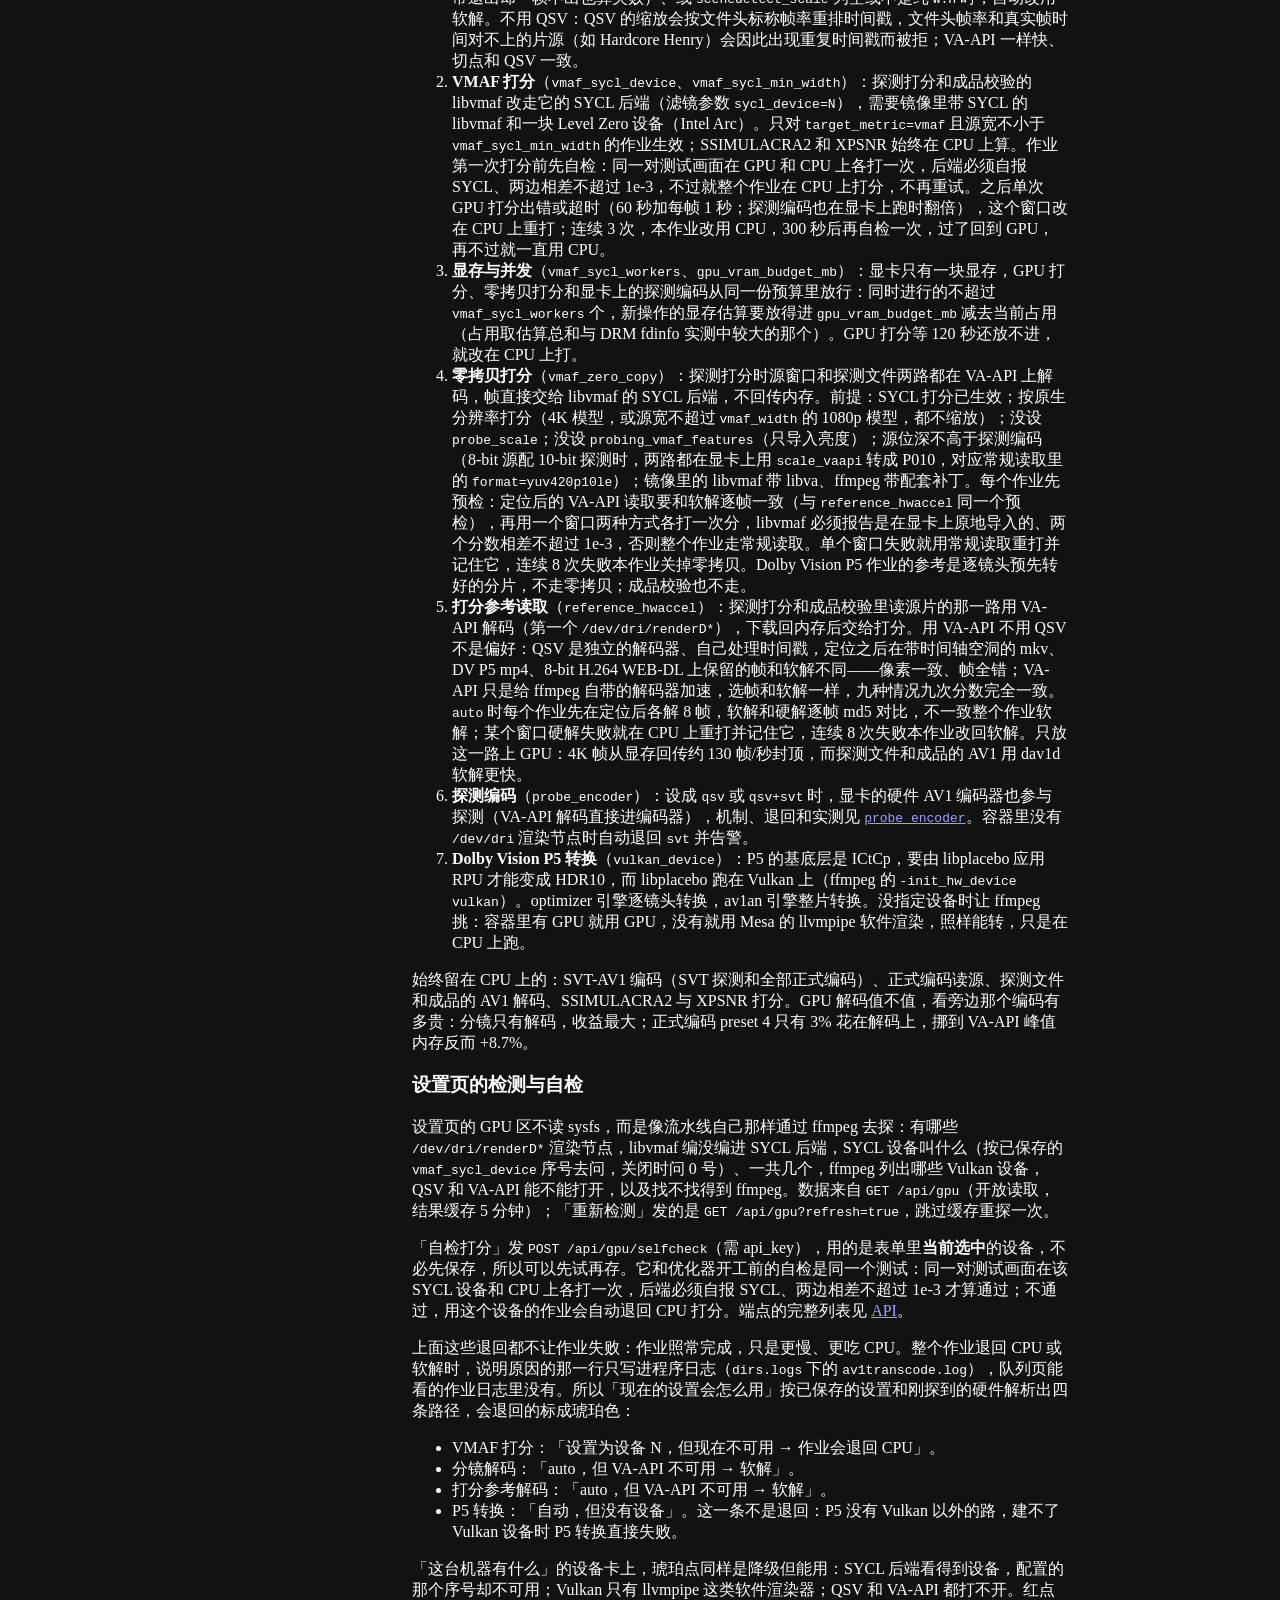
==== commit 65f184a7: "settings: one 降噪方式 dropdown instead of three grain switches The preset editor had grain_auto, film_g" ====
--- a/app/static/docs.html
+++ b/app/static/docs.html
@@ -288,19 +288,19 @@
 <div class="def" id="p-film_grain">
   <h3 class="def__name"><code>film_grain</code> <span class="tag adv">进阶</span></h3>
   <p class="def__dflt">默认 0</p>
-  <div class="def__body"><p>设置页里叫「SVT 颗粒合成强度」：SVT-AV1 自带的胶片颗粒合成 0-50；0 关闭，8-10 适合有颗粒的电影源（能显著省码率）。打开「自动降噪流程」（<a href="#p-grain_auto">grain_auto</a>）的 profile 里无效。</p>
+  <div class="def__body"><p>设置页的「降噪方式」选「SVT 自带颗粒合成」后出现，叫「SVT 颗粒强度」：SVT-AV1 自带的胶片颗粒合成 0-50；0 关闭，8-10 适合有颗粒的电影源（能显著省码率）。打开「自动降噪流程」（<a href="#p-grain_auto">grain_auto</a>）的 profile 里无效。</p>
     <p class="def__foot"><a class="def__link" href="/static/settings.html#sec-presets">去设置页 ›</a></p></div>
 </div>
 <div class="def" id="p-film_grain_denoise">
   <h3 class="def__name"><code>film_grain_denoise</code></h3>
   <p class="def__dflt">默认 <code>false</code></p>
-  <div class="def__body"><p>设置页里叫「SVT 颗粒：编码前去噪」：SVT 合成颗粒前先对源去噪，只在 film_grain &gt; 0 时起作用，和自动降噪流程无关。注意目前设成 <code>true</code> 不起作用：程序只在 <code>false</code> 时显式传 <code>film-grain-denoise=0</code>，<code>true</code> 时什么都不传、交给 SVT-AV1 自己的默认值，而镜像里的 SVT-AV1 v4.2.0 默认就是 0（不去噪）。</p>
+  <div class="def__body"><p>设置页的「降噪方式」选「SVT 自带颗粒合成」后出现，叫「SVT 编码前去噪」：SVT 合成颗粒前先对源去噪，只在 film_grain &gt; 0 时起作用，和自动降噪流程无关。注意目前设成 <code>true</code> 不起作用：程序只在 <code>false</code> 时显式传 <code>film-grain-denoise=0</code>，<code>true</code> 时什么都不传、交给 SVT-AV1 自己的默认值，而镜像里的 SVT-AV1 v4.2.0 默认就是 0（不去噪）。</p>
     <p class="def__foot"><a class="def__link" href="/static/settings.html#sec-presets">去设置页 ›</a></p></div>
 </div>
 <div class="def" id="p-grain_auto">
   <h3 class="def__name"><code>grain_auto</code> <span class="tag adv">进阶</span></h3>
   <p class="def__dflt">默认 <code>false</code></p>
-  <div class="def__body"><p>设置页里叫「自动降噪流程」，只对 optimizer 引擎生效，需要 grain 降噪服务（仓库的 <code>grain/</code> 目录，镜像 av1t-grain，地址在 <code>transcode.grain.url</code>，要和本容器用同样的路径看到片源和工作目录）。和上面的 film_grain 不是一回事：那个是固定强度的颗粒合成，这个先分析、再降噪、最后按实测写回颗粒。打开它的 profile 里 SVT 自带的颗粒合成一律关闭：<code>film_grain</code>、<code>film_grain_denoise</code> 以及 <code>additional_video_params</code> 里的 <code>film-grain</code> / <code>film-grain-denoise</code> / <code>fgs-table</code> 都被忽略，作业日志写明忽略了什么。两套颗粒会叠加，探测会带着 SVT 的颗粒选 CRF，而且已带颗粒参数的码流 grav1synth 不肯再写。</p>
+  <div class="def__body"><p>设置页的「降噪方式」选「自动降噪流程」即打开它（两种方式只能选一种，另一种的选项保存时清零），只对 optimizer 引擎生效，需要 grain 降噪服务（仓库的 <code>grain/</code> 目录，镜像 av1t-grain，地址在 <code>transcode.grain.url</code>，要和本容器用同样的路径看到片源和工作目录）。和上面的 film_grain 不是一回事：那个是固定强度的颗粒合成，这个先分析、再降噪、最后按实测写回颗粒。打开它的 profile 里 SVT 自带的颗粒合成一律关闭：<code>film_grain</code>、<code>film_grain_denoise</code> 以及 <code>additional_video_params</code> 里的 <code>film-grain</code> / <code>film-grain-denoise</code> / <code>fgs-table</code> 都被忽略，作业日志写明忽略了什么。两套颗粒会叠加，探测会带着 SVT 的颗粒选 CRF，而且已带颗粒参数的码流 grav1synth 不肯再写。</p>
     <p>每个作业编码前先分析片源，结果只有开或关：</p>
     <ul>
       <li><b>开</b>：噪点等级 ≥ 12（主人的 1-50 标尺），颗粒是高斯型（帧差峰度 ≤ 3）且逐帧新生成（相邻帧颗粒相关 ≤ 0.35）——典型的胶片颗粒。片源先降噪（v3 模型：对齐前后各 3 帧；去除量不超过这部片在各亮度上实测颗粒强度的 1.3 倍，暗部细节和暗色妆容因此保得住），降噪结果由 B580 硬件编成 AV1（QP 0）作中间文件，带回原片的逐帧时间戳；引擎按降噪后的画面选 CRF 编码，音轨、字幕、章节照旧取自原片；编完再按镜头、按亮度测出成片比原片少的颗粒，写进 AV1 的颗粒合成参数（grav1synth，不重编码），实测一次后校正，再按 profile 的 <a href="#p-grain_strength">grain_strength</a>（默认 0.5）写入。</li>
@@ -312,7 +312,7 @@
 <div class="def" id="p-grain_strength">
   <h3 class="def__name"><code>grain_strength</code></h3>
   <p class="def__dflt">默认 <code>0.5</code>，范围 0-2</p>
-  <div class="def__body"><p>设置页里叫「颗粒强度」：自动降噪流程把实测的颗粒按这个比例写回。1 = 按实测；0.5 = 振幅一半。只在 <a href="#p-grain_auto">grain_auto</a> 开着时起作用。实测量的是原片减成片，里面除了颗粒还带着编码丢掉的一点细节，在平坦静止的画面上合成出来比原片的颗粒强 10-45%；test-10 里主人两次选了减弱 30%、两次说差不多，第一批生产剧集（A Good Girl's Guide to Murder，4K）0.7 看着仍偏多，所以默认 0.5。</p>
+  <div class="def__body"><p>设置页的「降噪方式」选「自动降噪流程」后出现，叫「颗粒强度」：自动降噪流程把实测的颗粒按这个比例写回。1 = 按实测；0.5 = 振幅一半。只在 <a href="#p-grain_auto">grain_auto</a> 开着时起作用。实测量的是原片减成片，里面除了颗粒还带着编码丢掉的一点细节，在平坦静止的画面上合成出来比原片的颗粒强 10-45%；test-10 里主人两次选了减弱 30%、两次说差不多，第一批生产剧集（A Good Girl's Guide to Murder，4K）0.7 看着仍偏多，所以默认 0.5。</p>
     <p class="def__foot"><a class="def__link" href="/static/settings.html#sec-presets">去设置页 ›</a></p></div>
 </div>
 <div class="def" id="p-luminance_qp_bias">
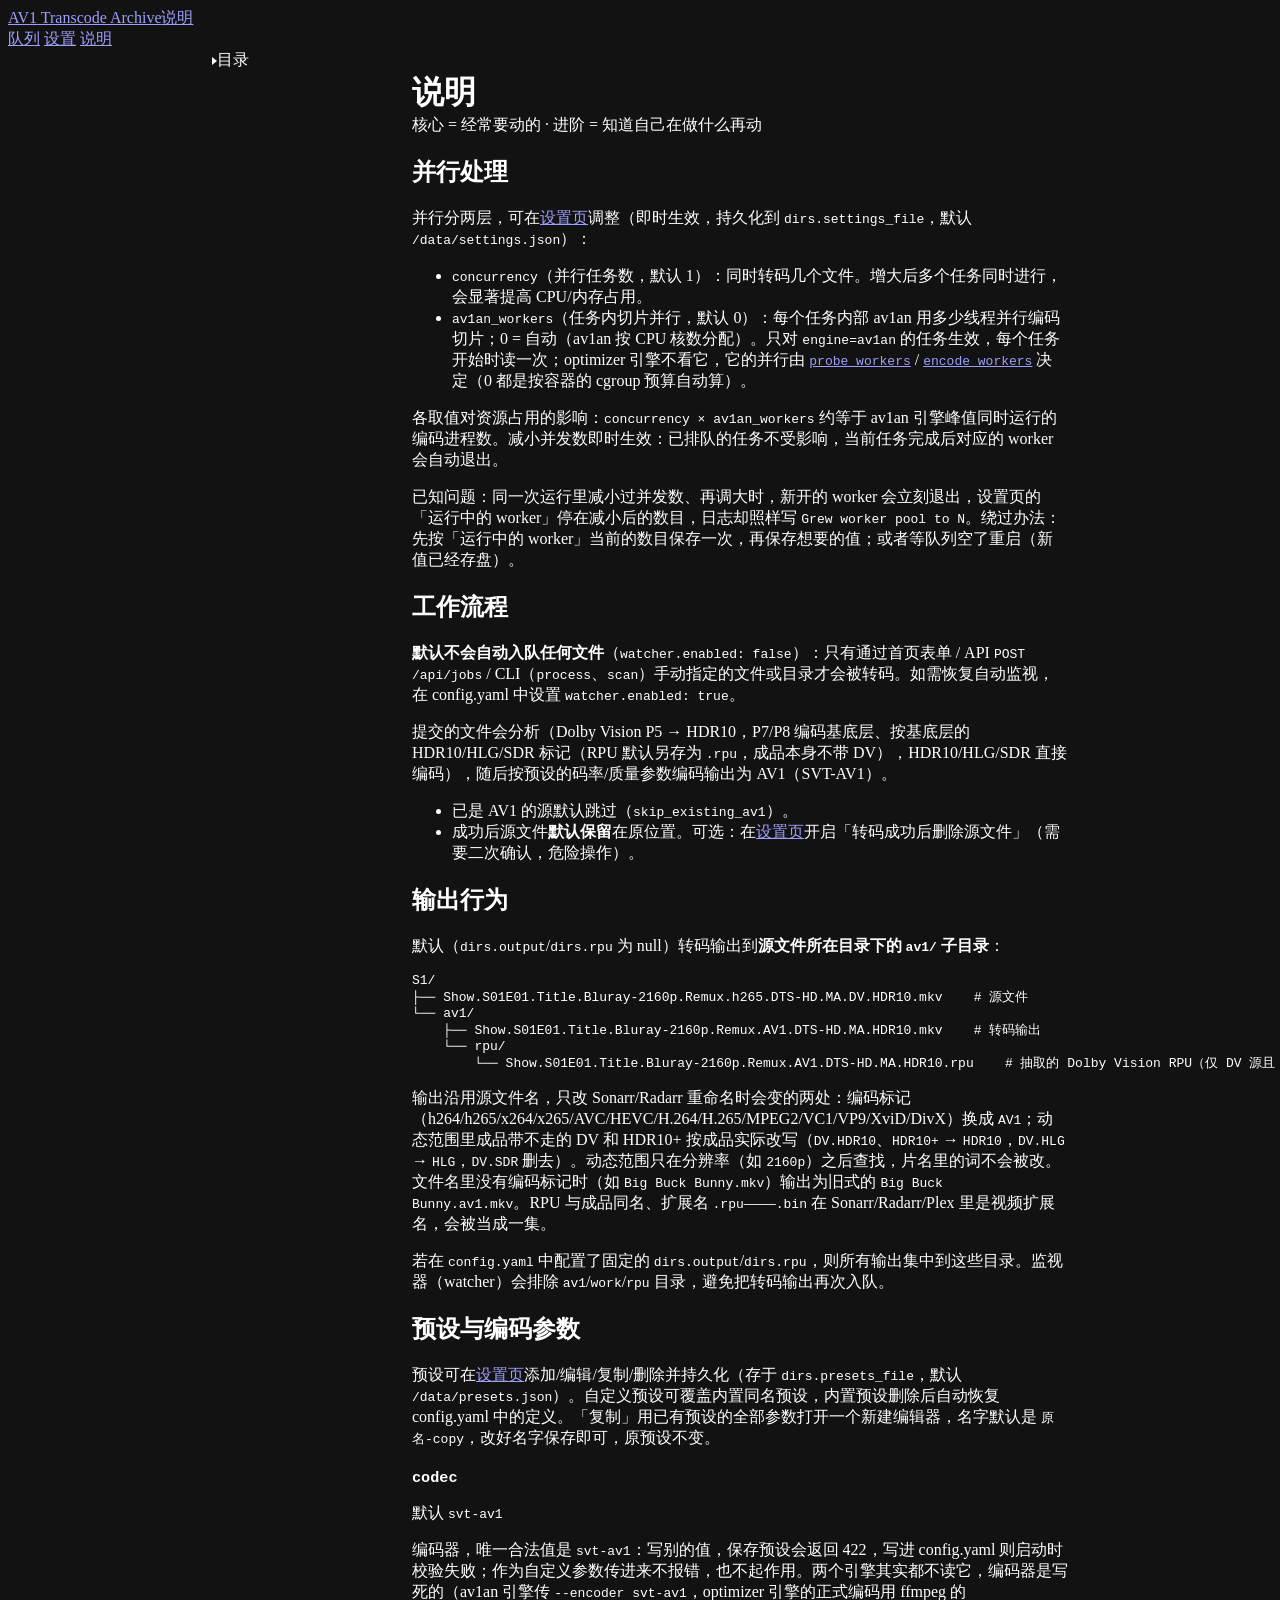
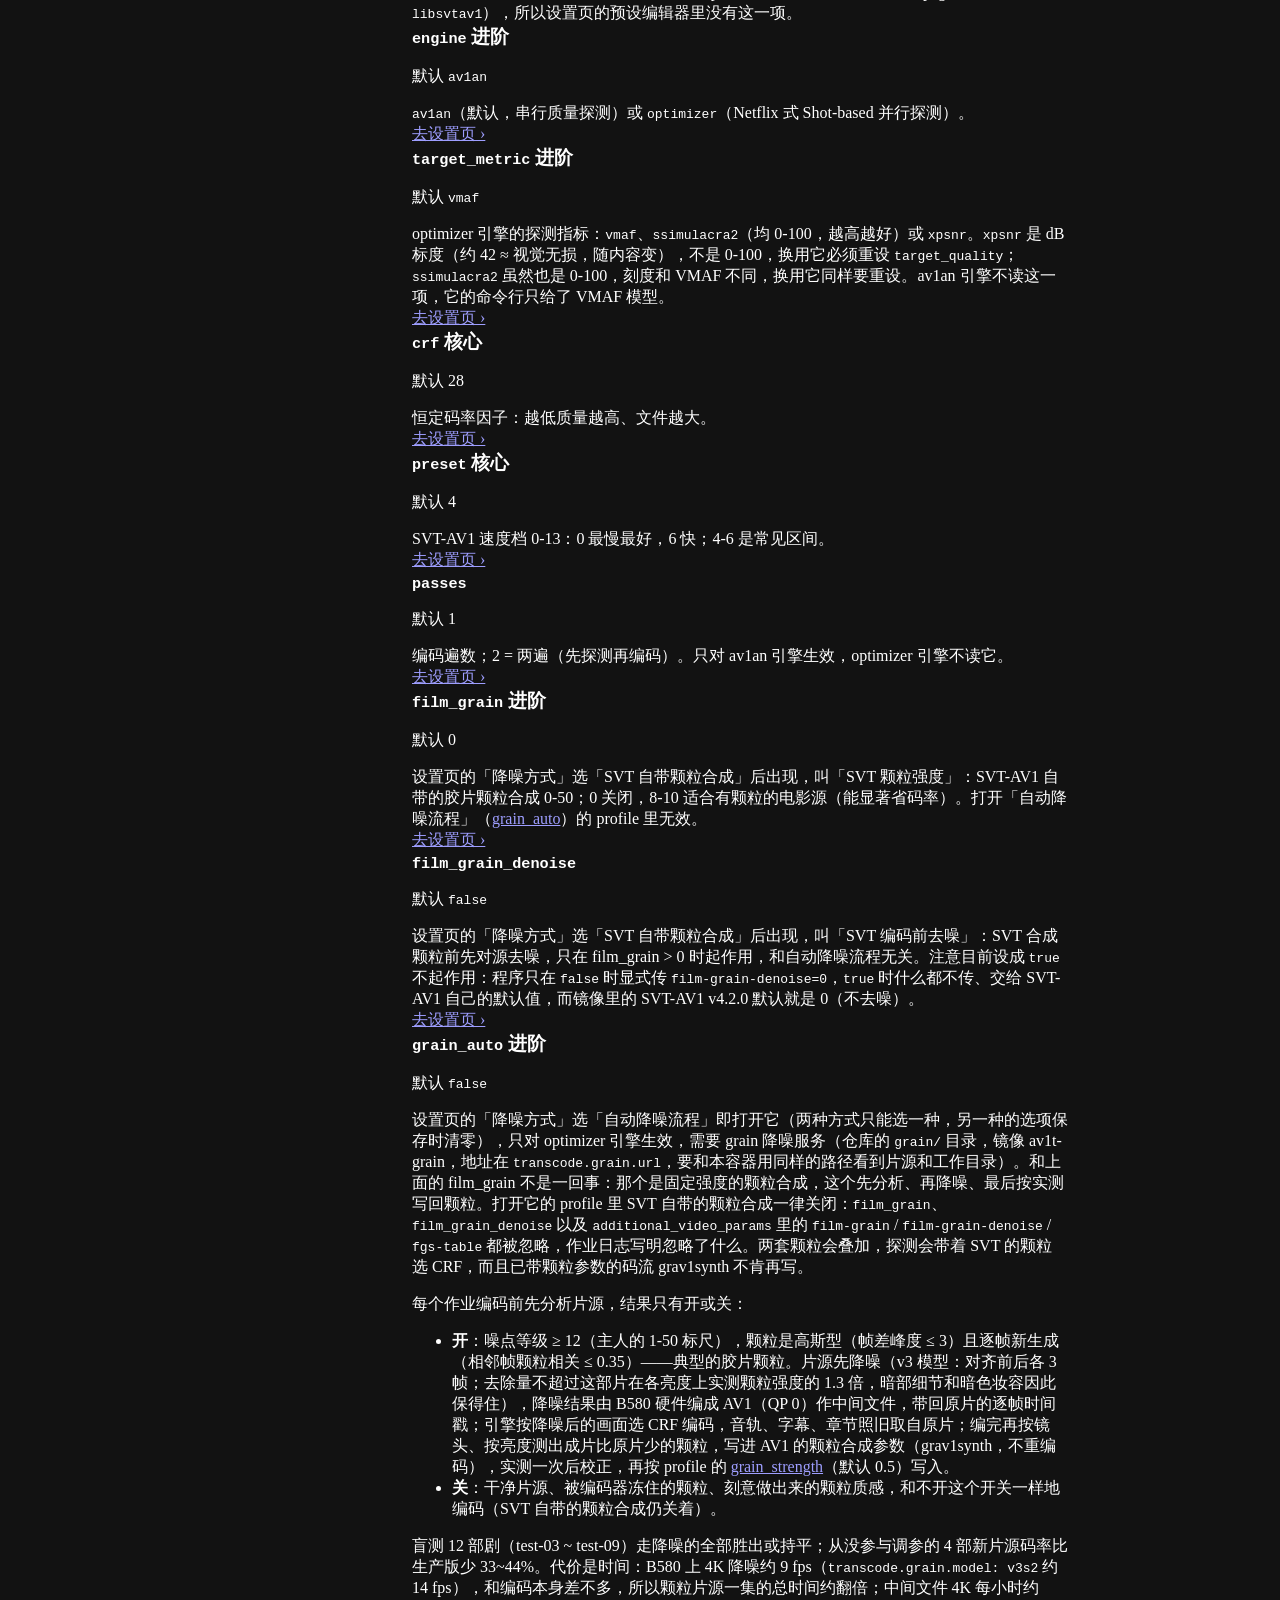
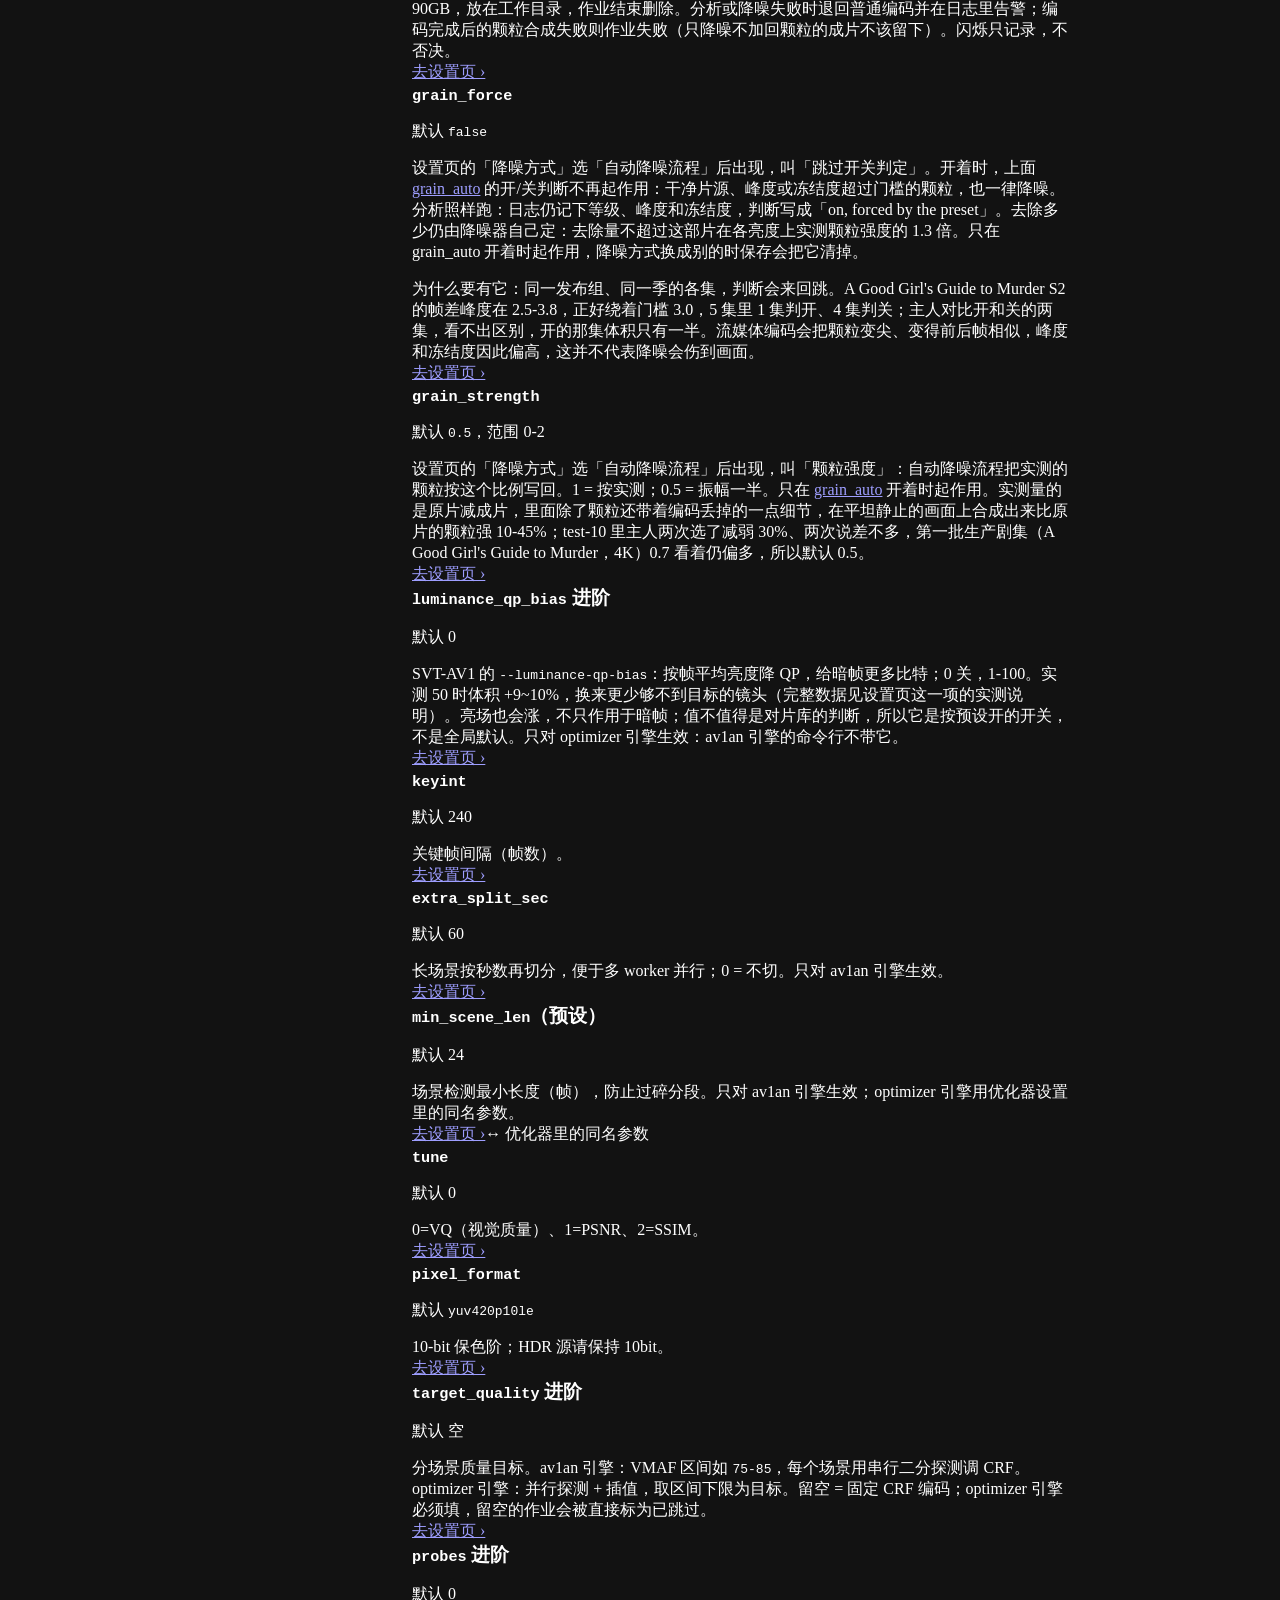
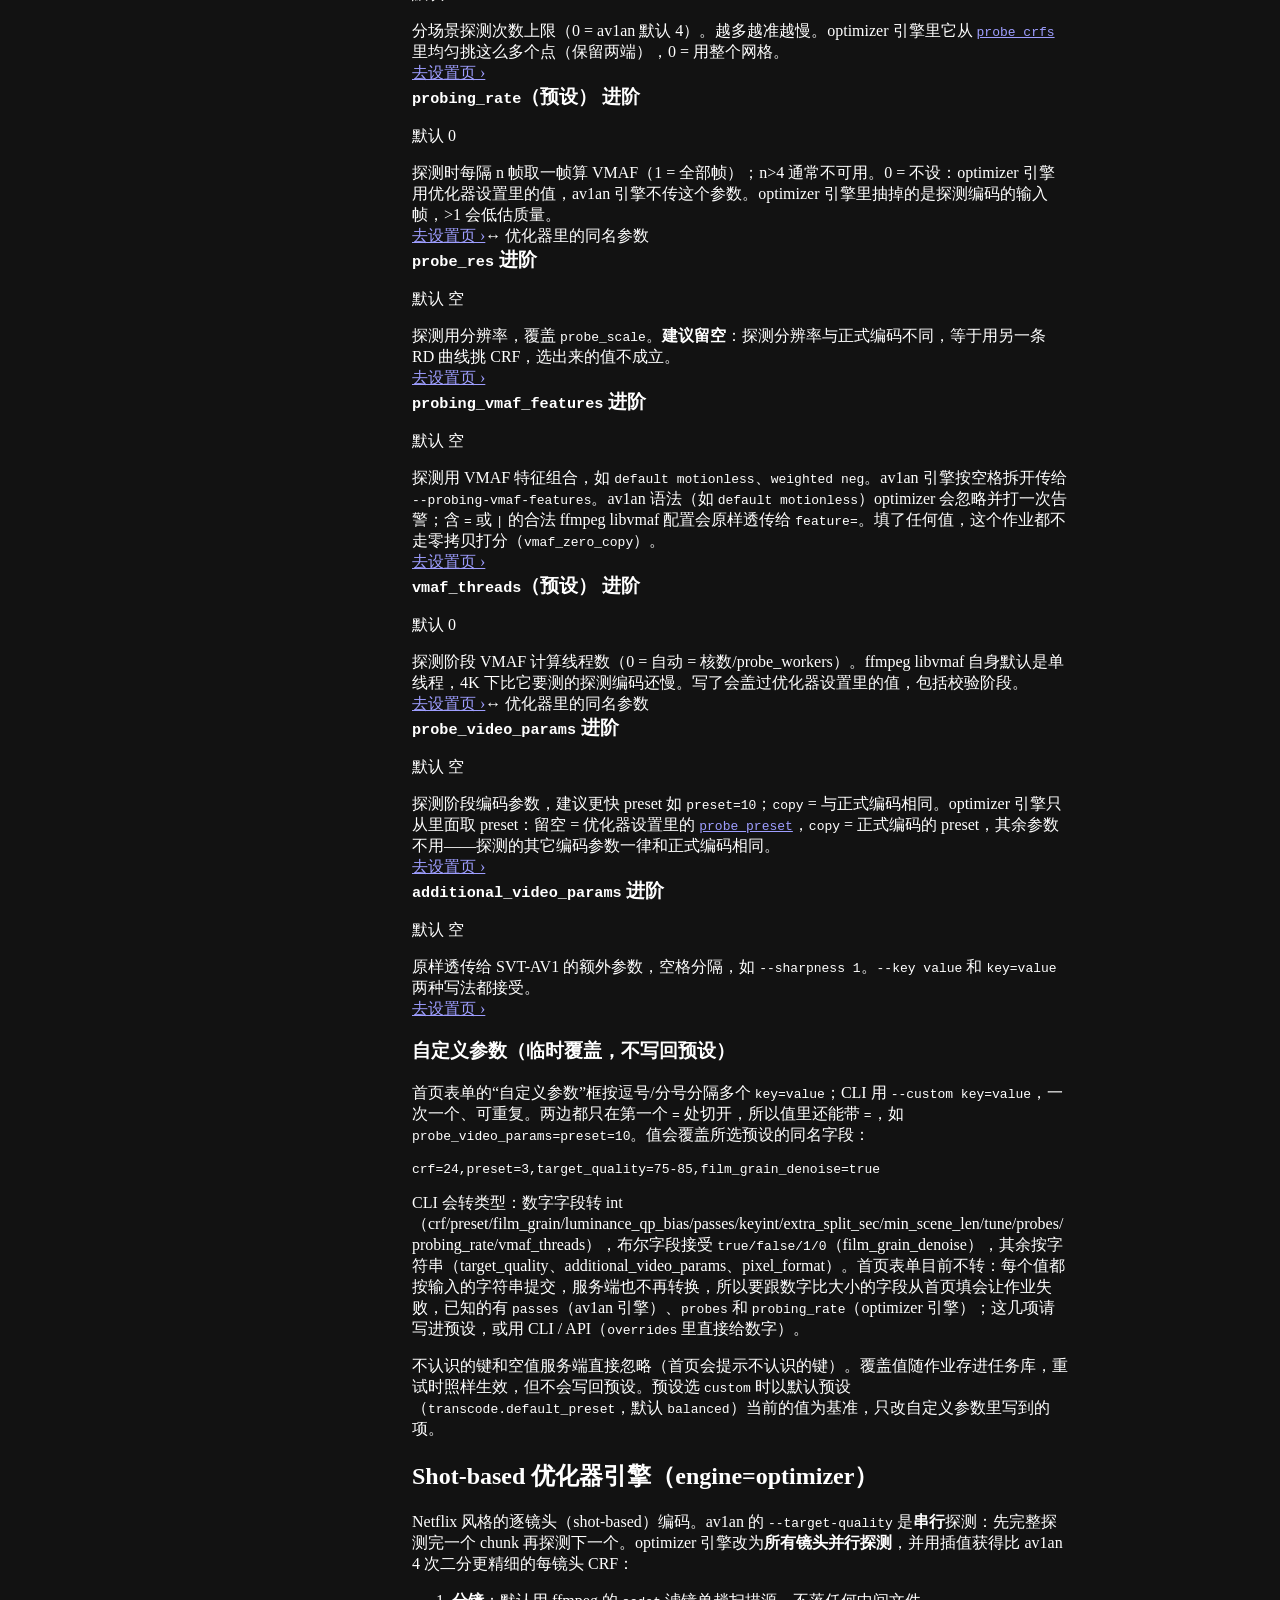
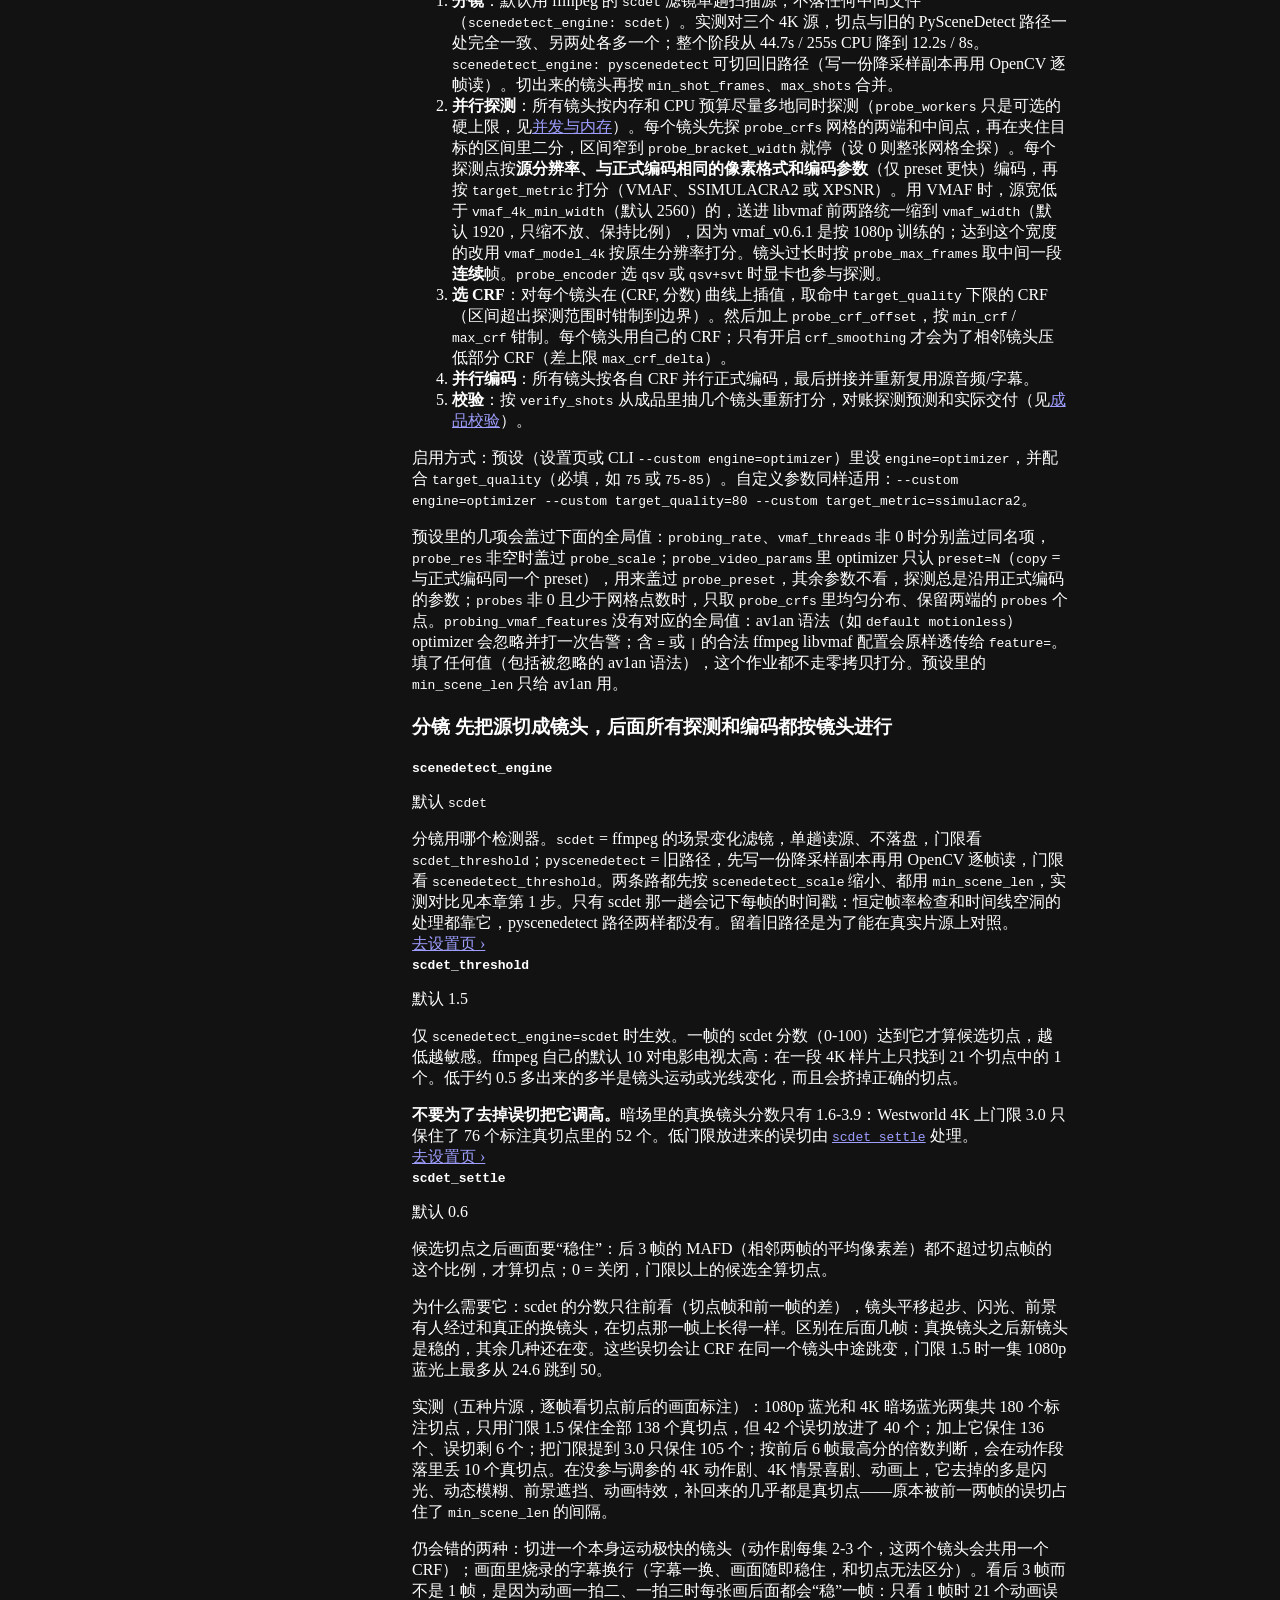
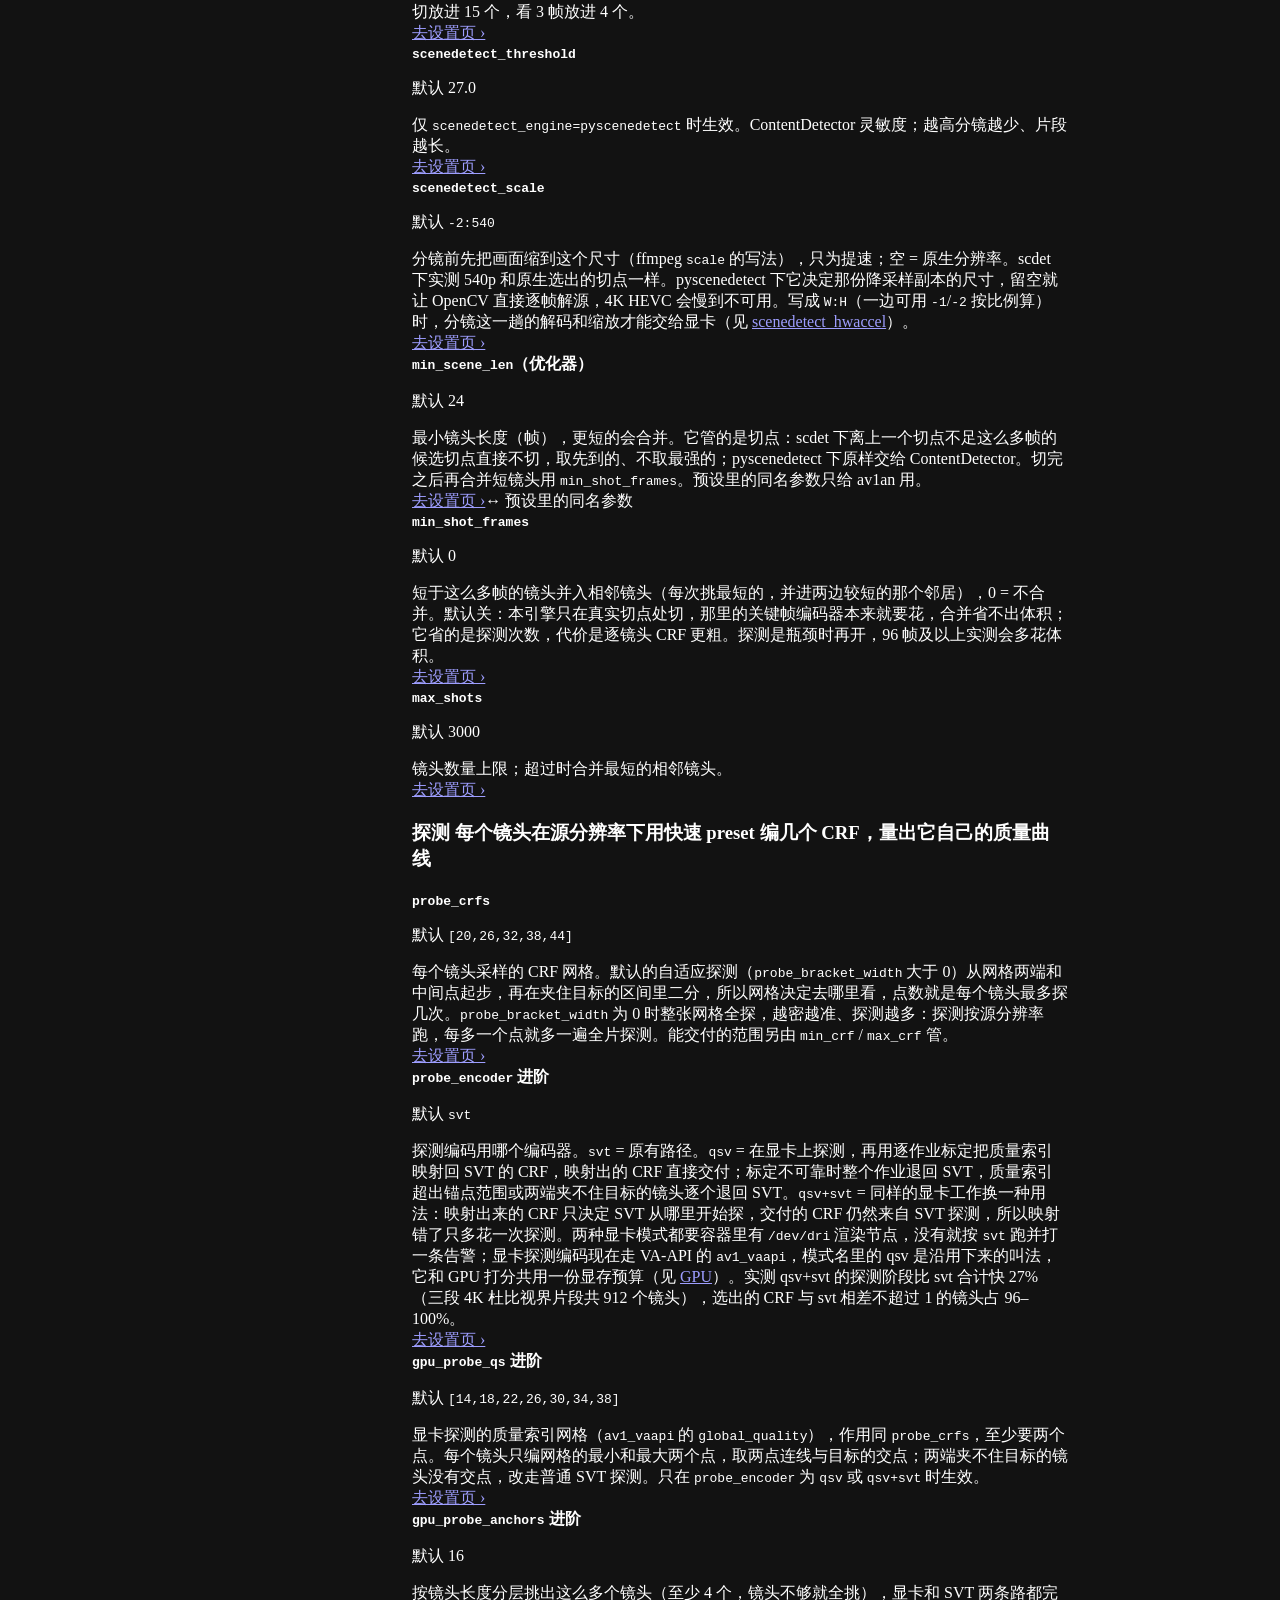
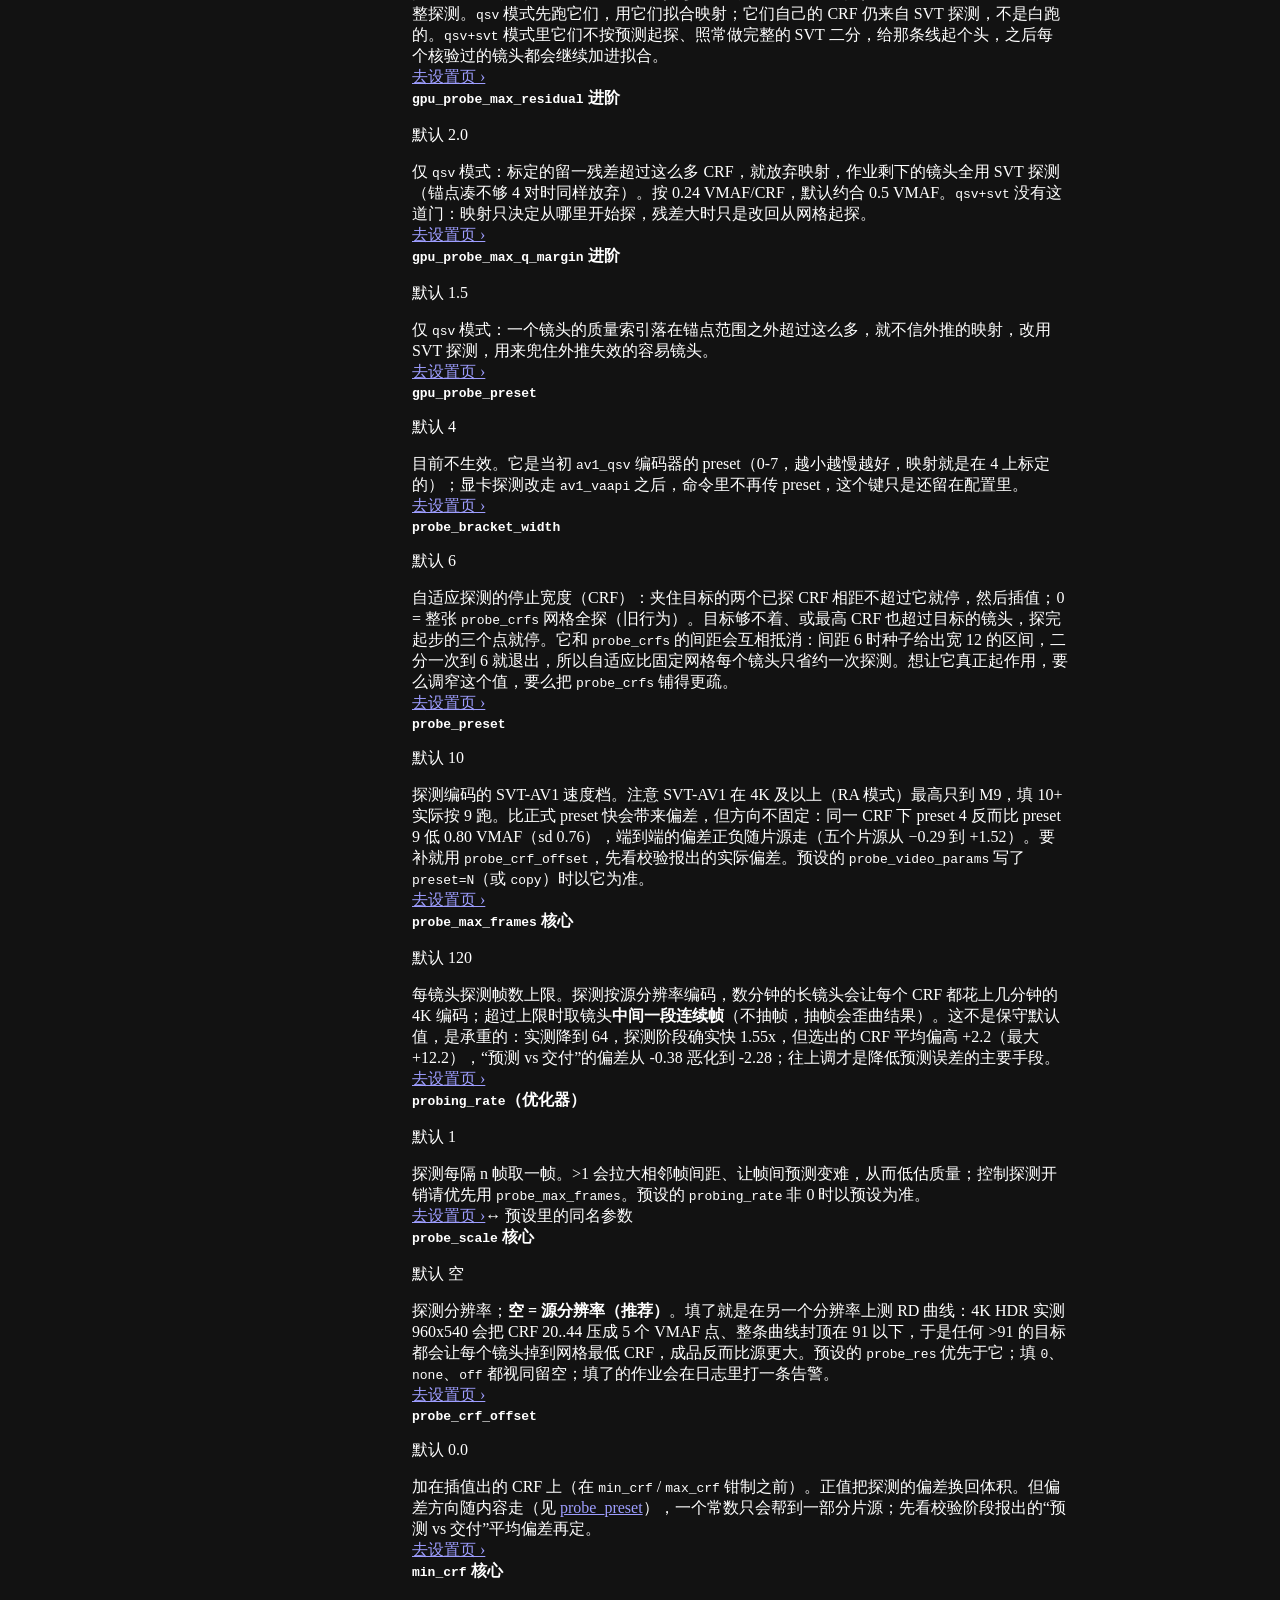
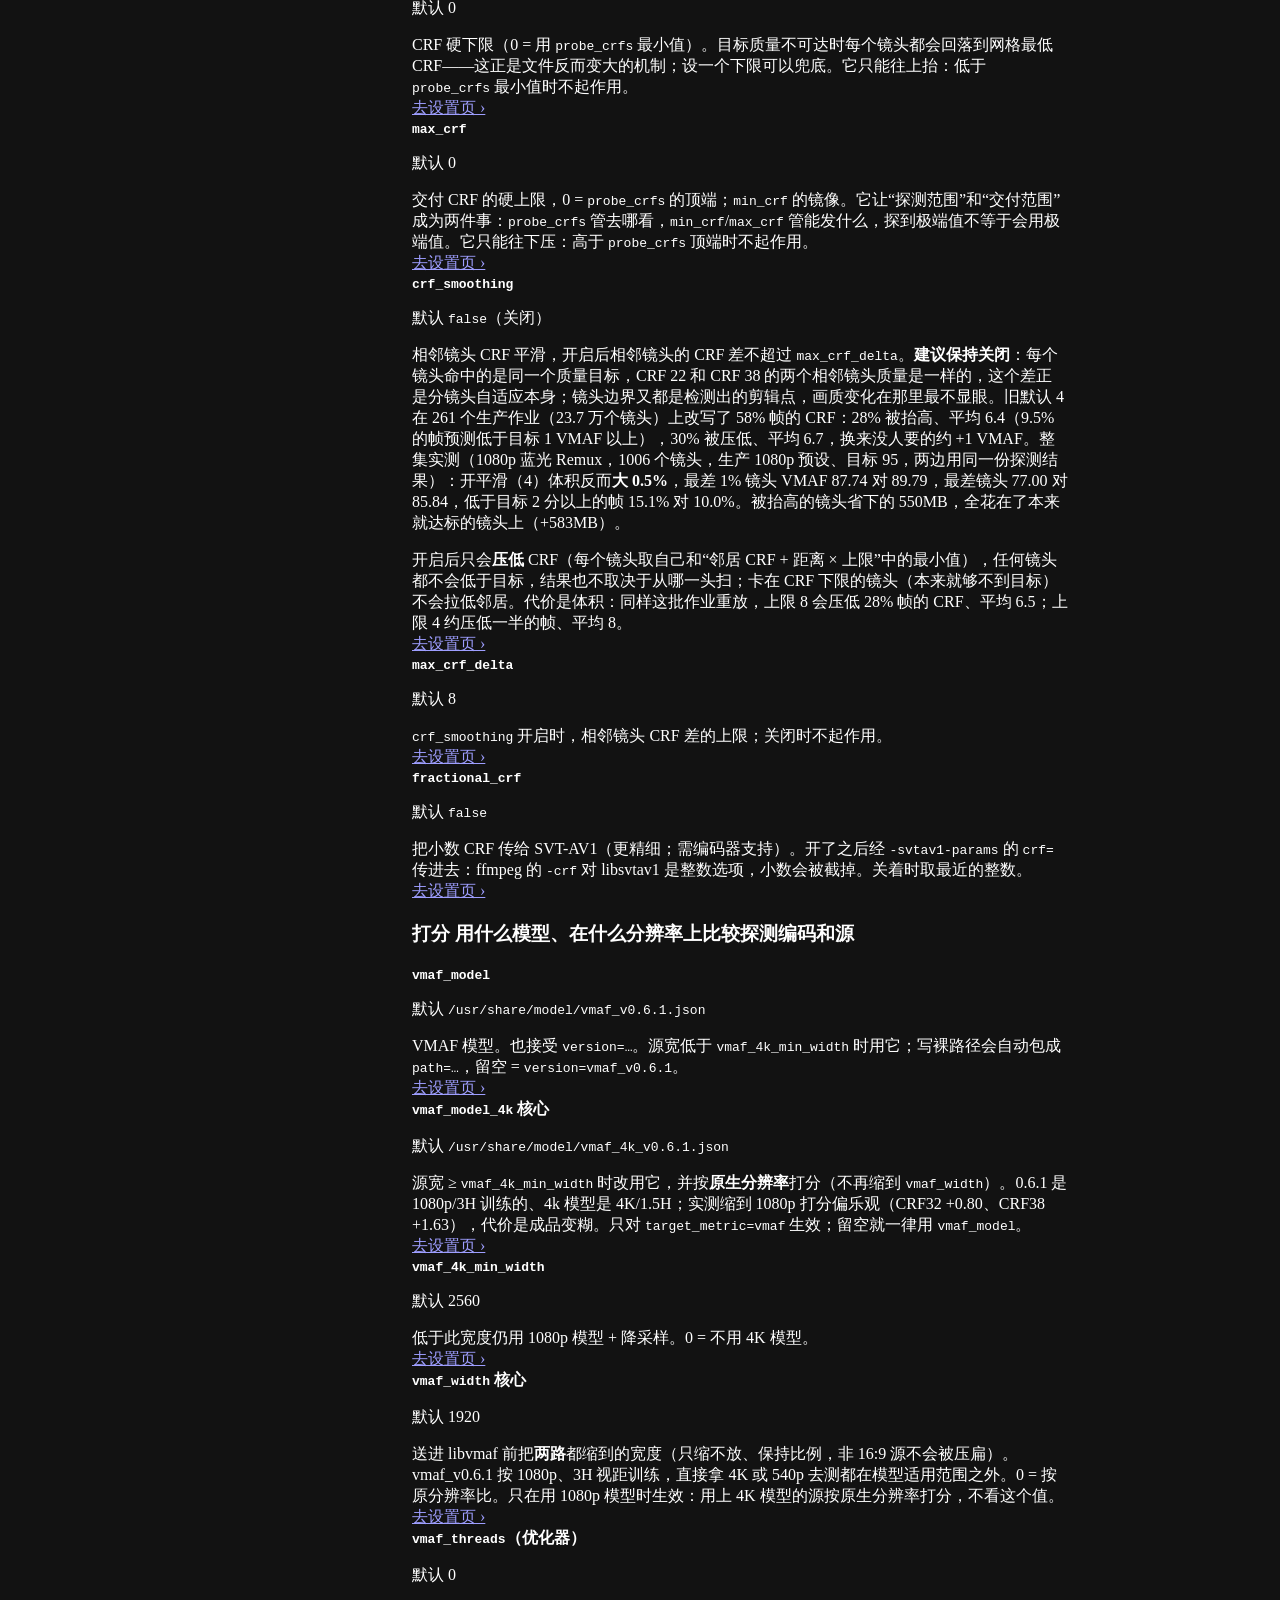
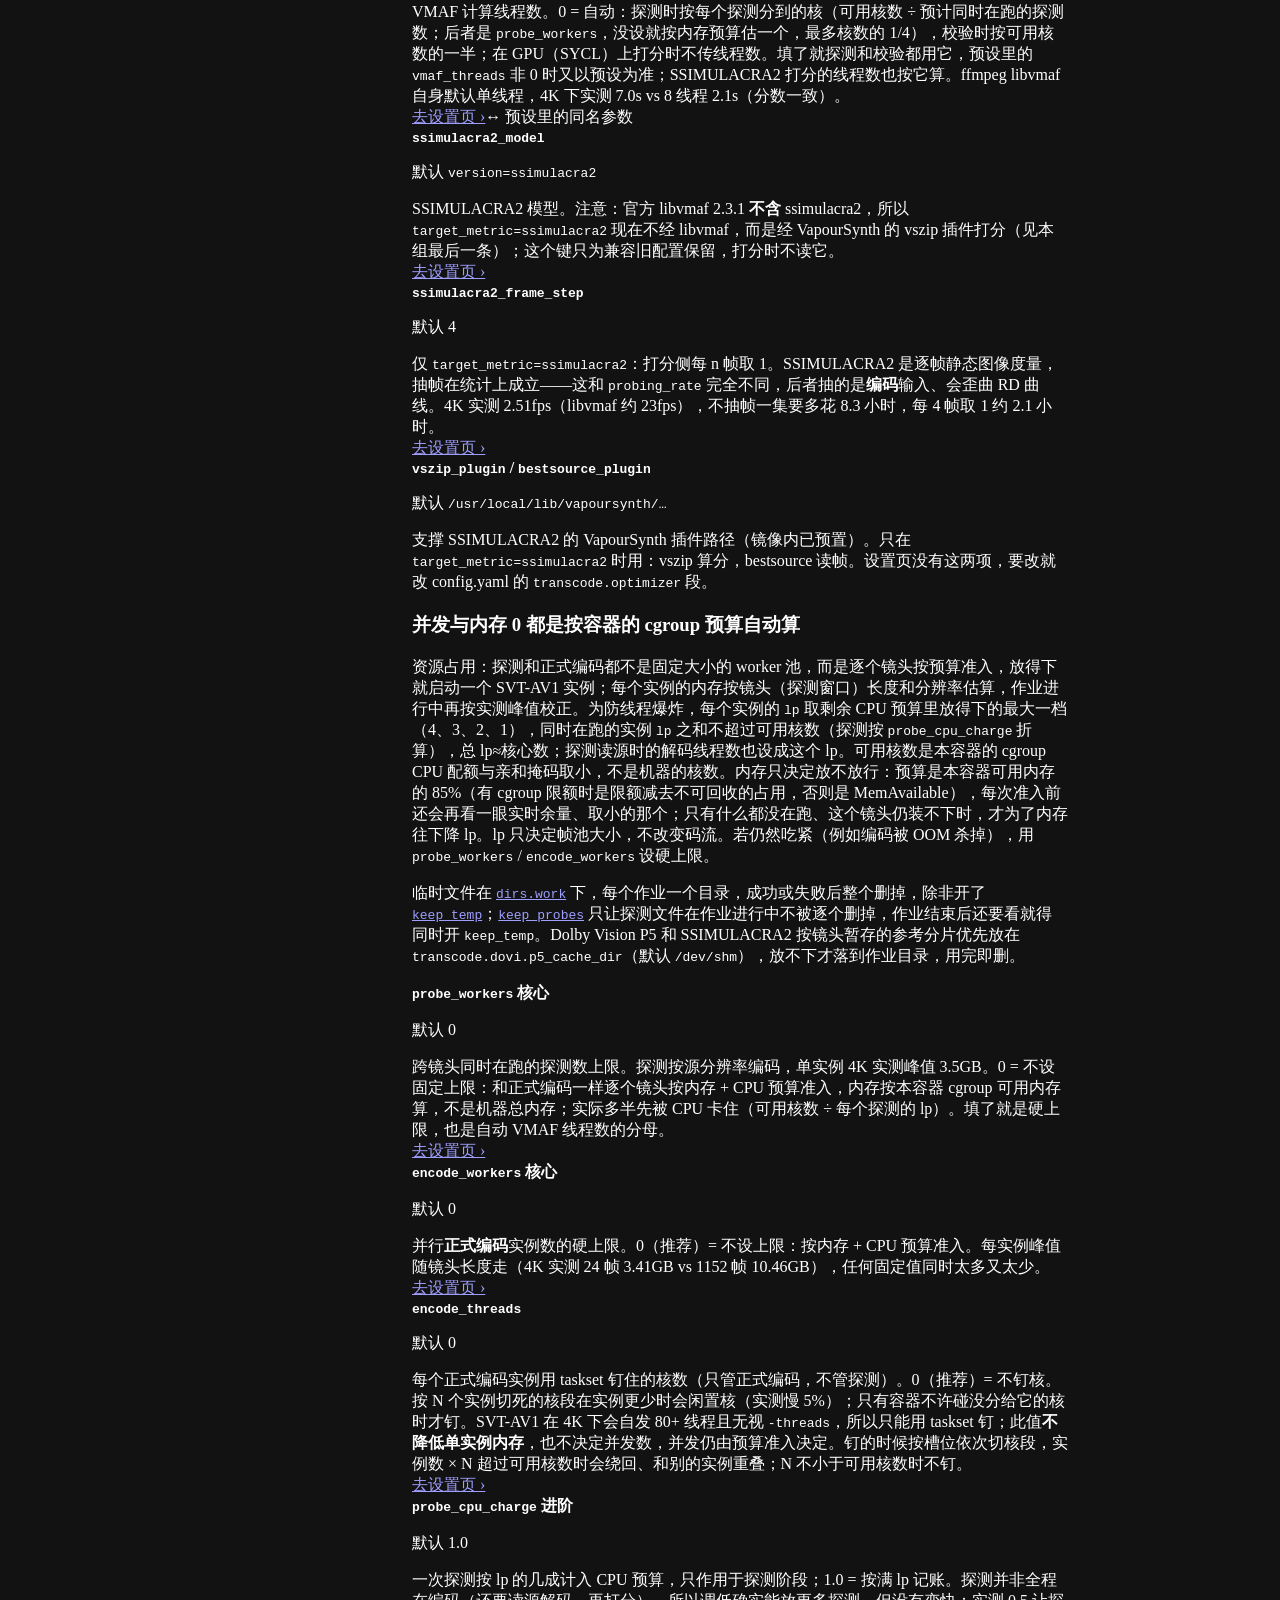
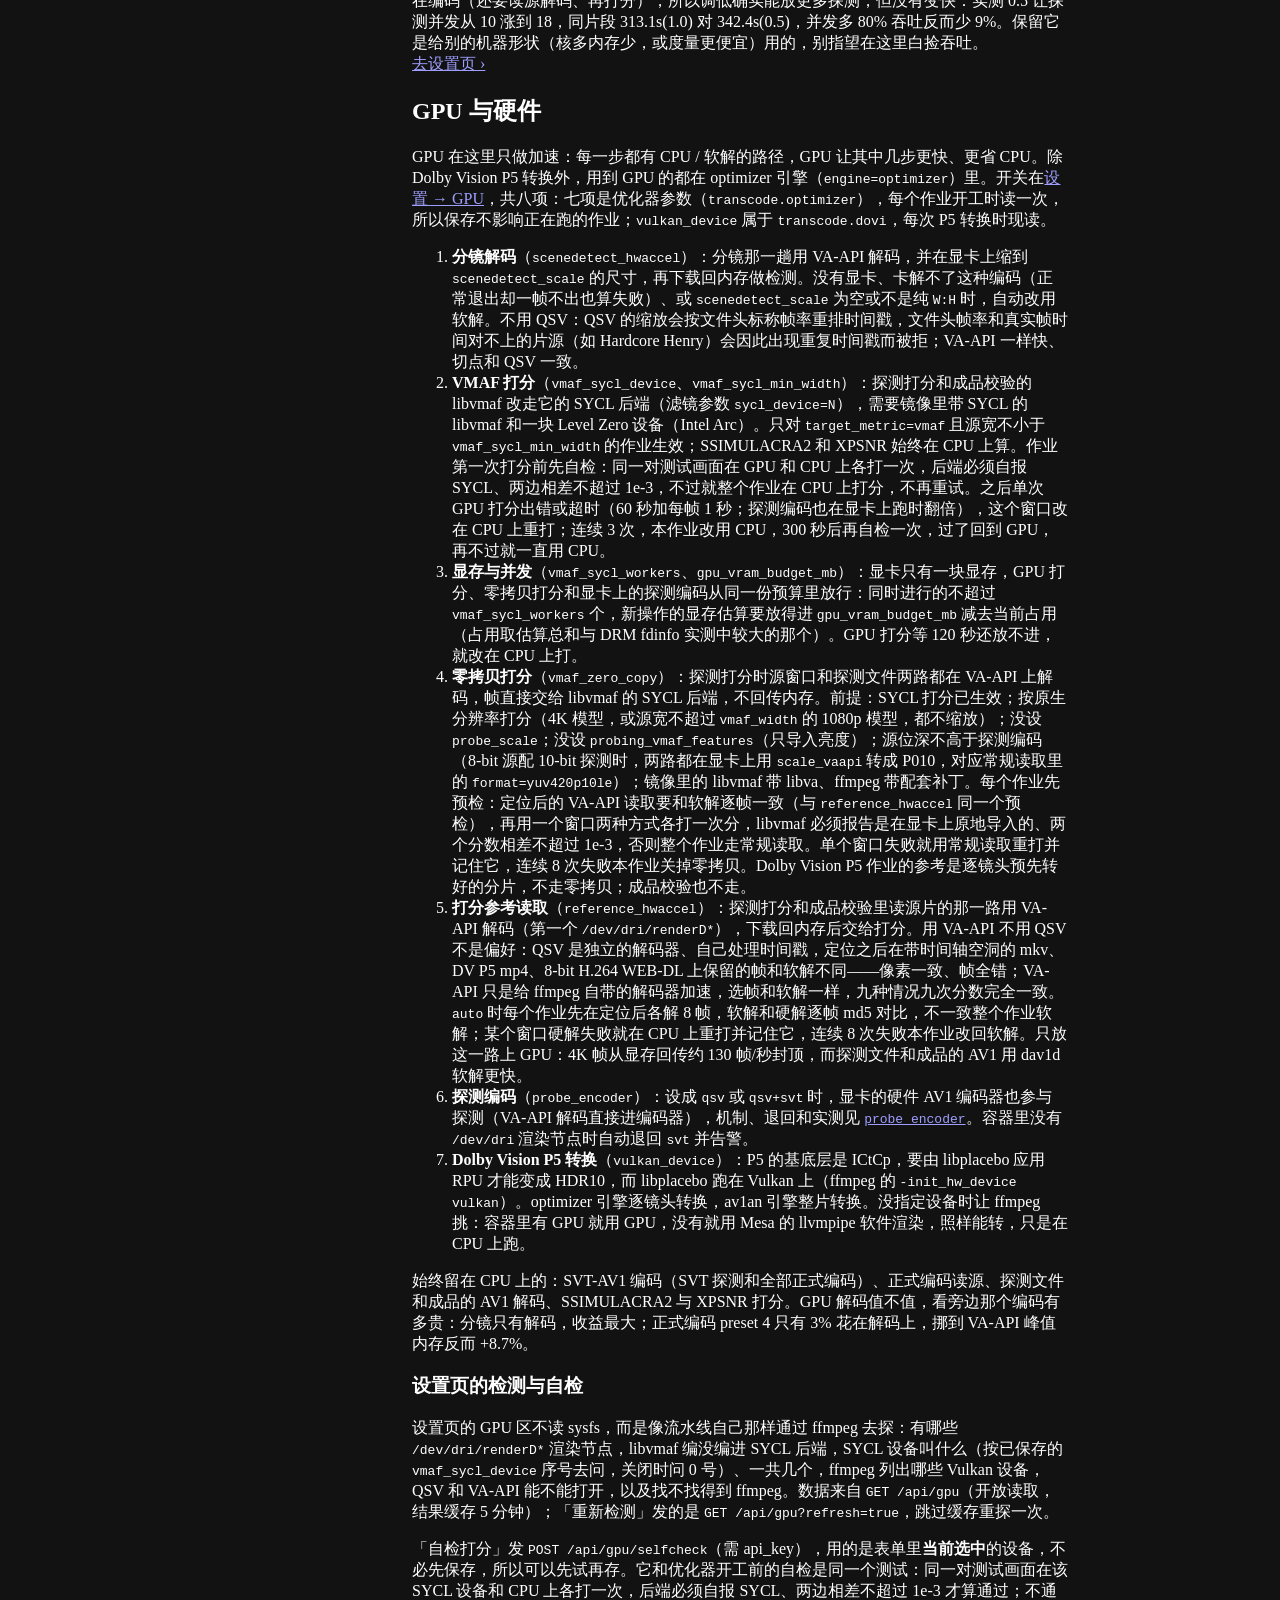
==== commit d484b2af: "grain_auto: a per-preset switch to denoise whatever the analysis says The on/off call flips between " ====
--- a/app/static/docs.html
+++ b/app/static/docs.html
@@ -309,6 +309,13 @@
     <p>盲测 12 部剧（test-03 ~ test-09）走降噪的全部胜出或持平；从没参与调参的 4 部新片源码率比生产版少 33~44%。代价是时间：B580 上 4K 降噪约 9 fps（<code>transcode.grain.model: v3s2</code> 约 14 fps），和编码本身差不多，所以颗粒片源一集的总时间约翻倍；中间文件 4K 每小时约 90GB，放在工作目录，作业结束删除。分析或降噪失败时退回普通编码并在日志里告警；编码完成后的颗粒合成失败则作业失败（只降噪不加回颗粒的成片不该留下）。闪烁只记录，不否决。</p>
     <p class="def__foot"><a class="def__link" href="/static/settings.html#sec-presets">去设置页 ›</a></p></div>
 </div>
+<div class="def" id="p-grain_force">
+  <h3 class="def__name"><code>grain_force</code></h3>
+  <p class="def__dflt">默认 <code>false</code></p>
+  <div class="def__body"><p>设置页的「降噪方式」选「自动降噪流程」后出现，叫「跳过开关判定」。开着时，上面 <a href="#p-grain_auto">grain_auto</a> 的开/关判断不再起作用：干净片源、峰度或冻结度超过门槛的颗粒，也一律降噪。分析照样跑：日志仍记下等级、峰度和冻结度，判断写成「on, forced by the preset」。去除多少仍由降噪器自己定：去除量不超过这部片在各亮度上实测颗粒强度的 1.3 倍。只在 grain_auto 开着时起作用，降噪方式换成别的时保存会把它清掉。</p>
+    <p>为什么要有它：同一发布组、同一季的各集，判断会来回跳。A Good Girl's Guide to Murder S2 的帧差峰度在 2.5-3.8，正好绕着门槛 3.0，5 集里 1 集判开、4 集判关；主人对比开和关的两集，看不出区别，开的那集体积只有一半。流媒体编码会把颗粒变尖、变得前后帧相似，峰度和冻结度因此偏高，这并不代表降噪会伤到画面。</p>
+    <p class="def__foot"><a class="def__link" href="/static/settings.html#sec-presets">去设置页 ›</a></p></div>
+</div>
 <div class="def" id="p-grain_strength">
   <h3 class="def__name"><code>grain_strength</code></h3>
   <p class="def__dflt">默认 <code>0.5</code>，范围 0-2</p>
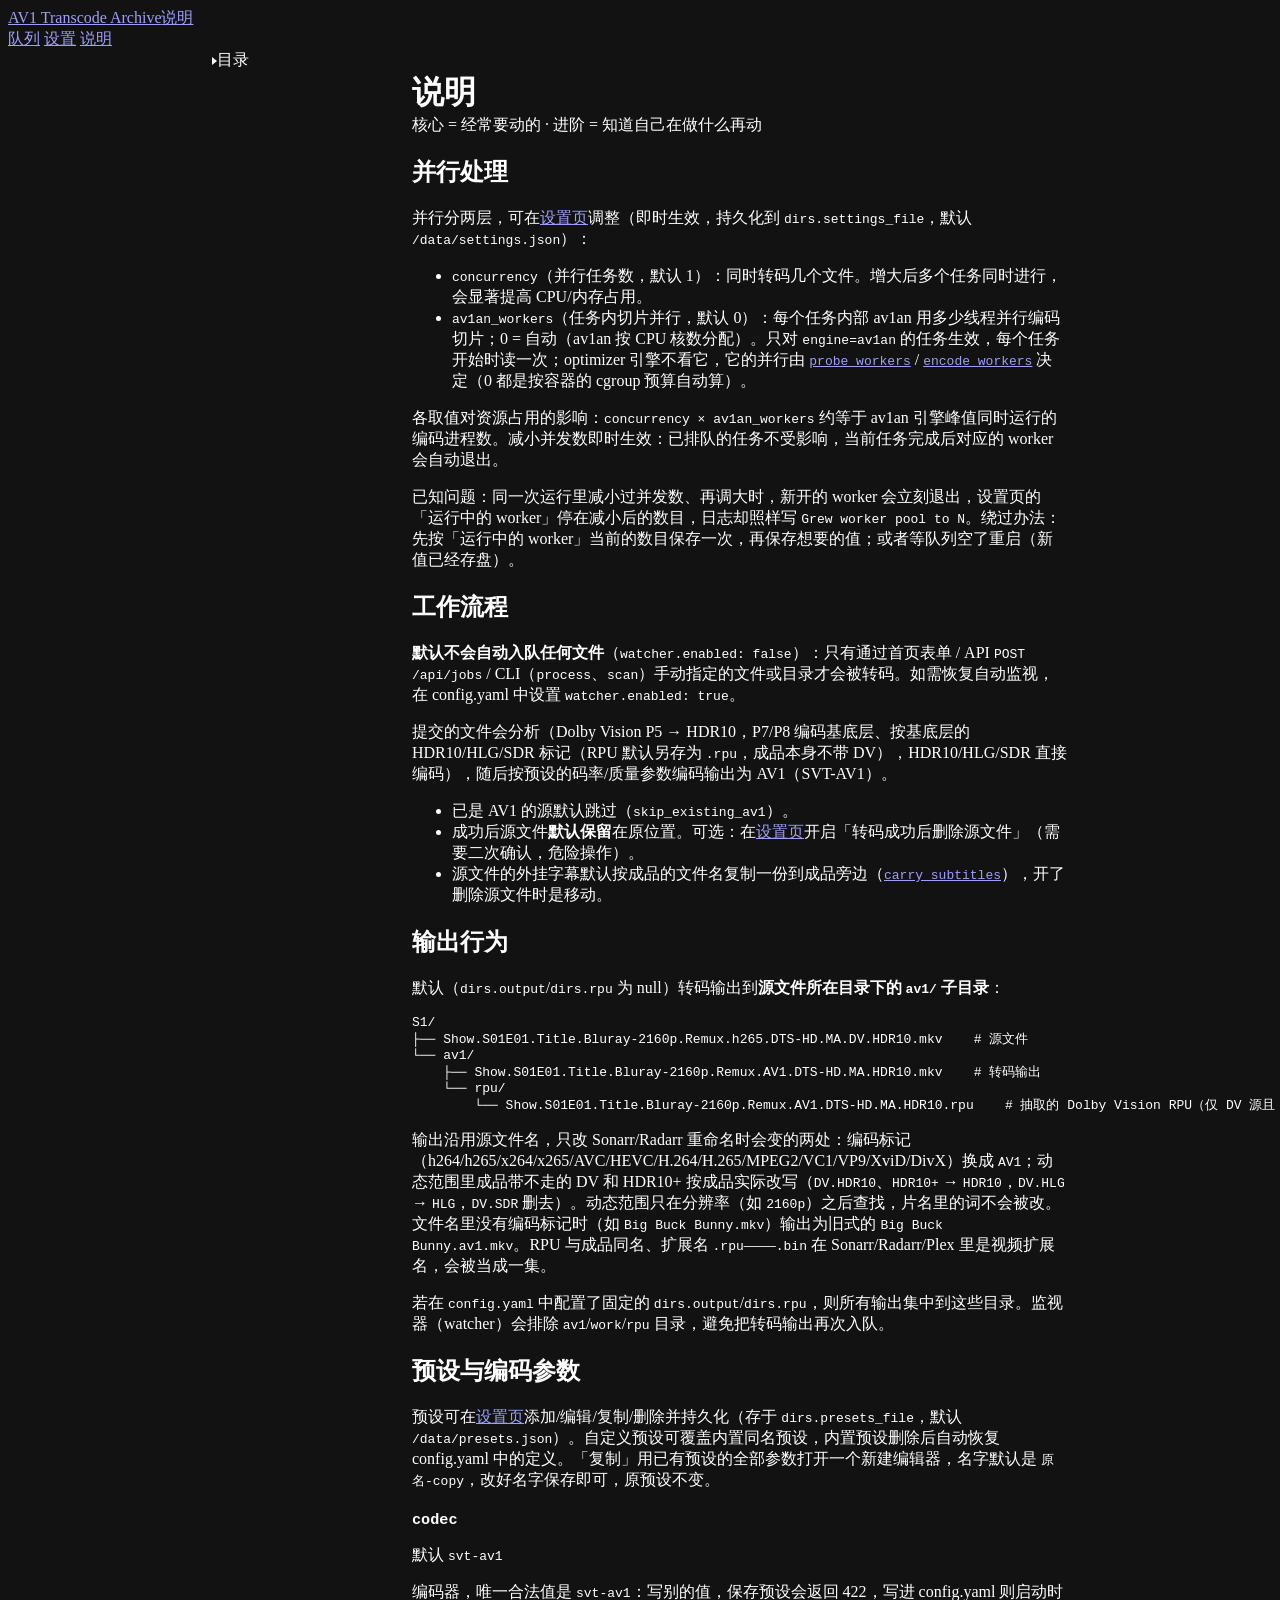
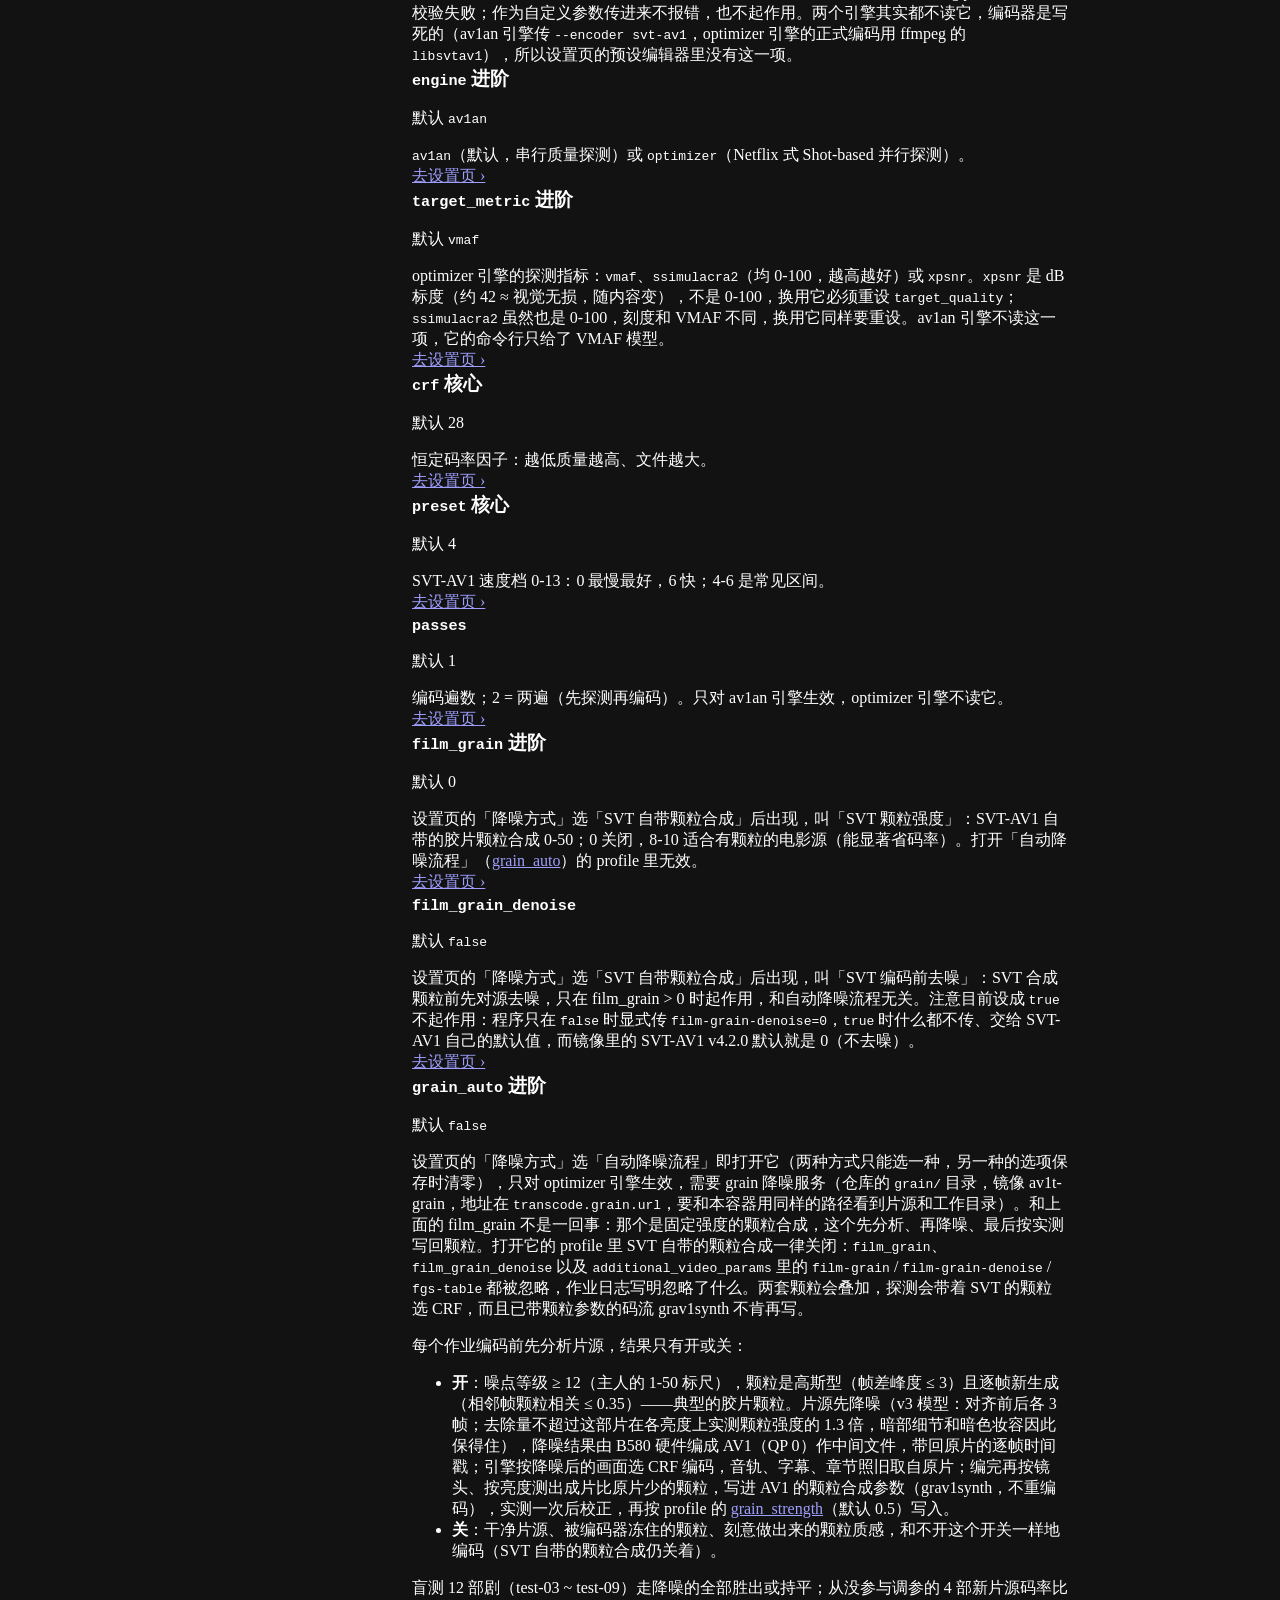
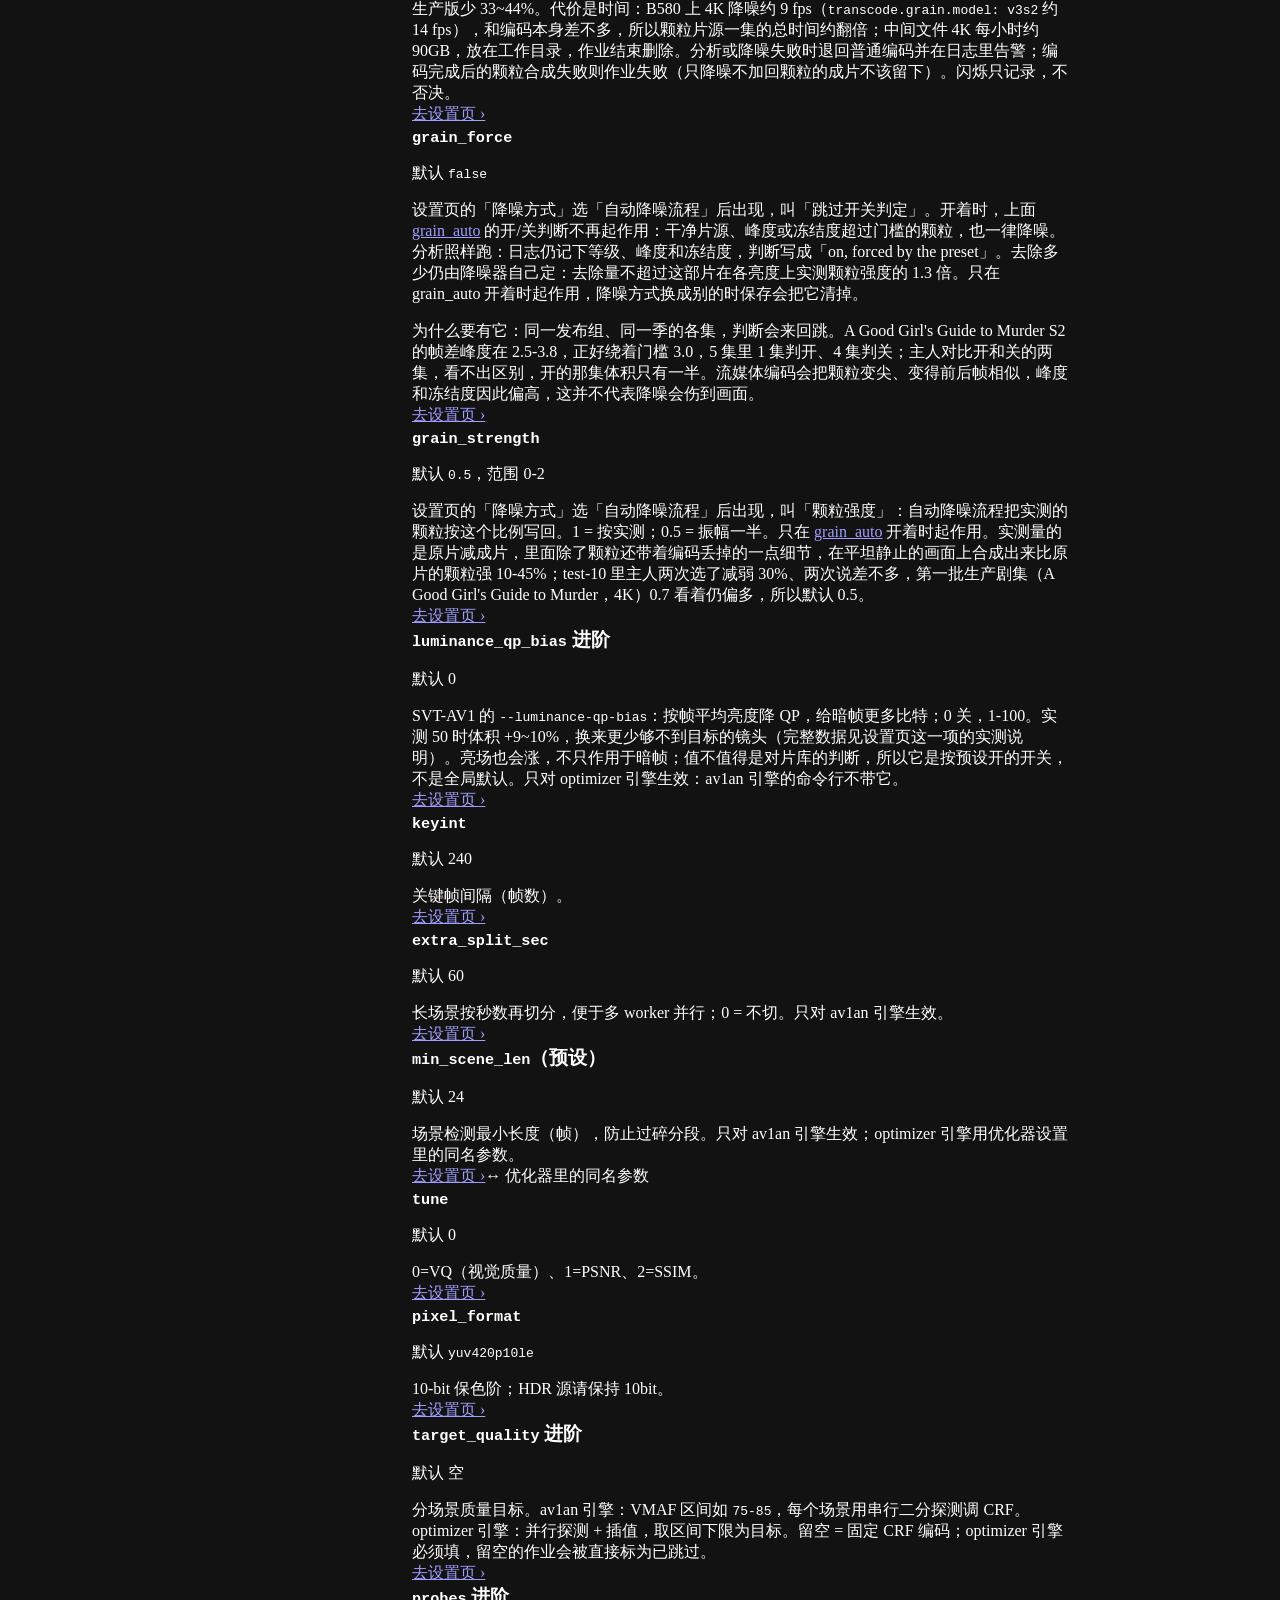
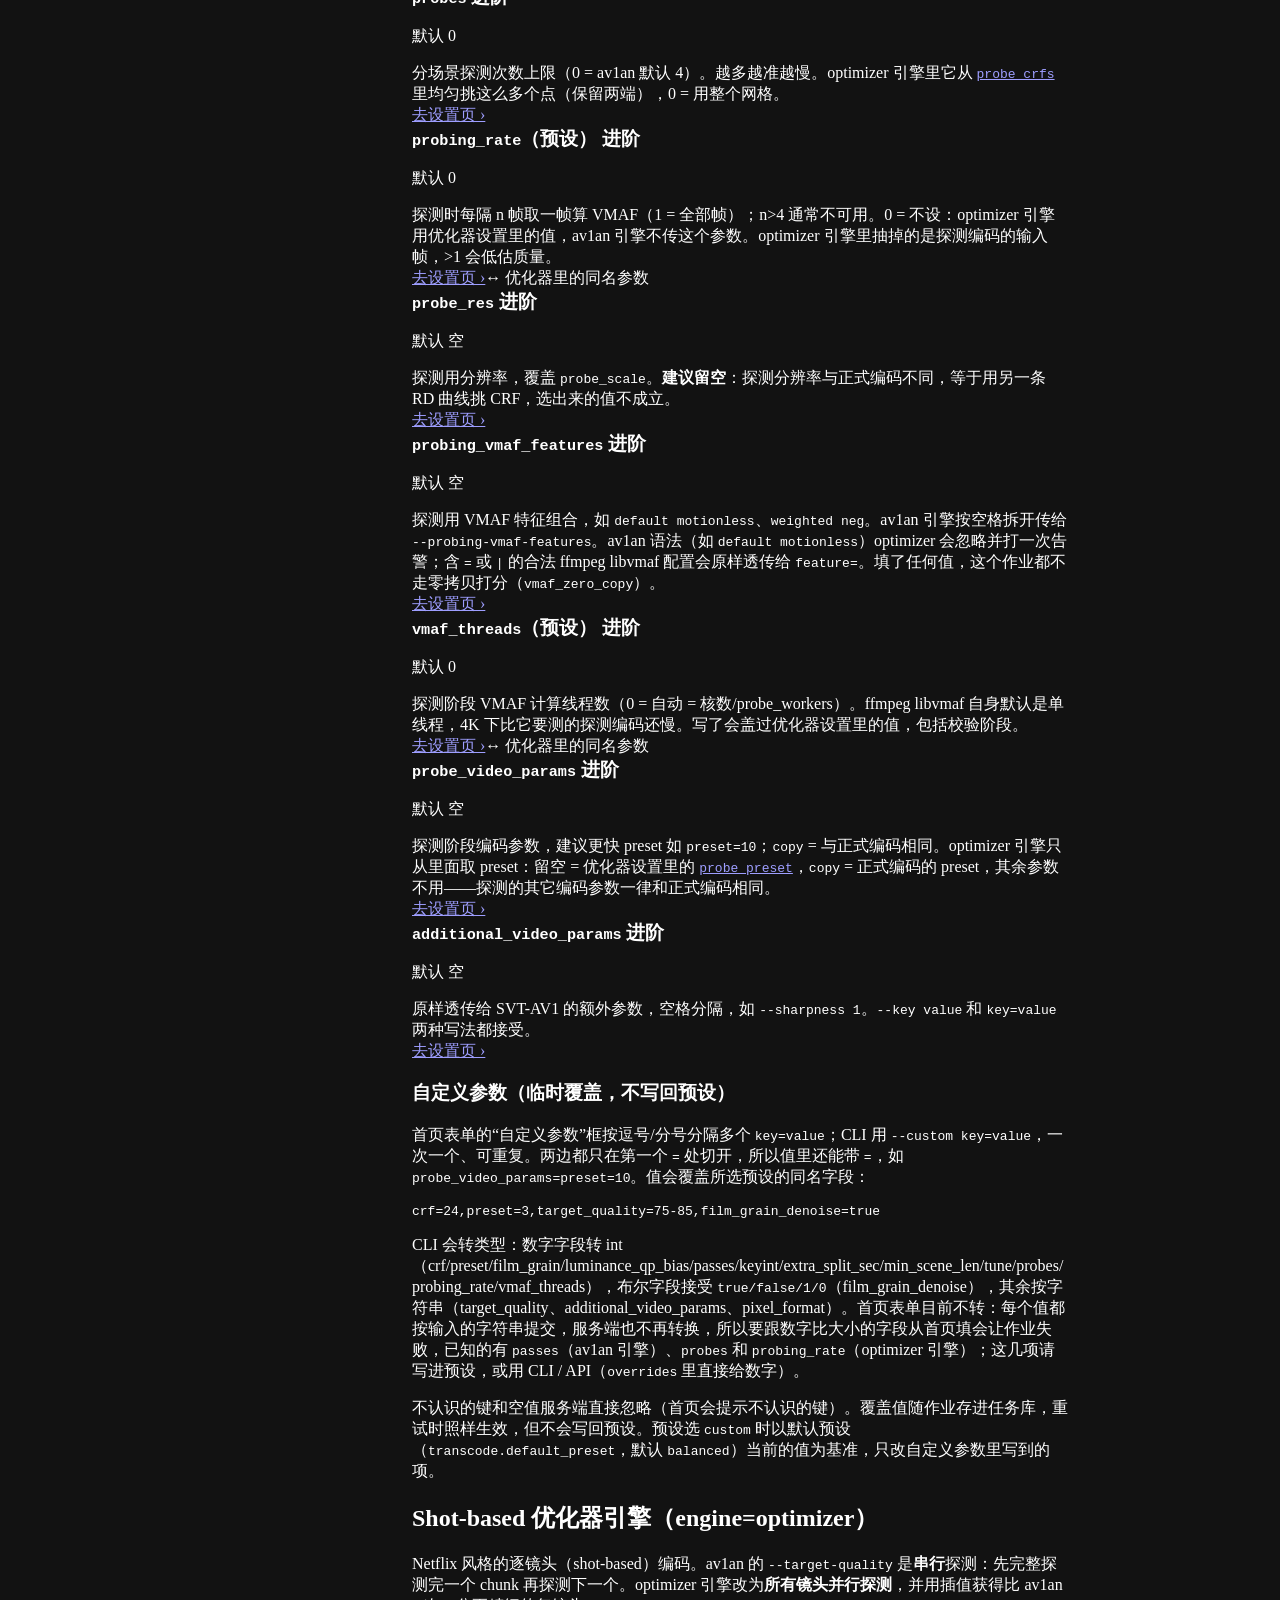
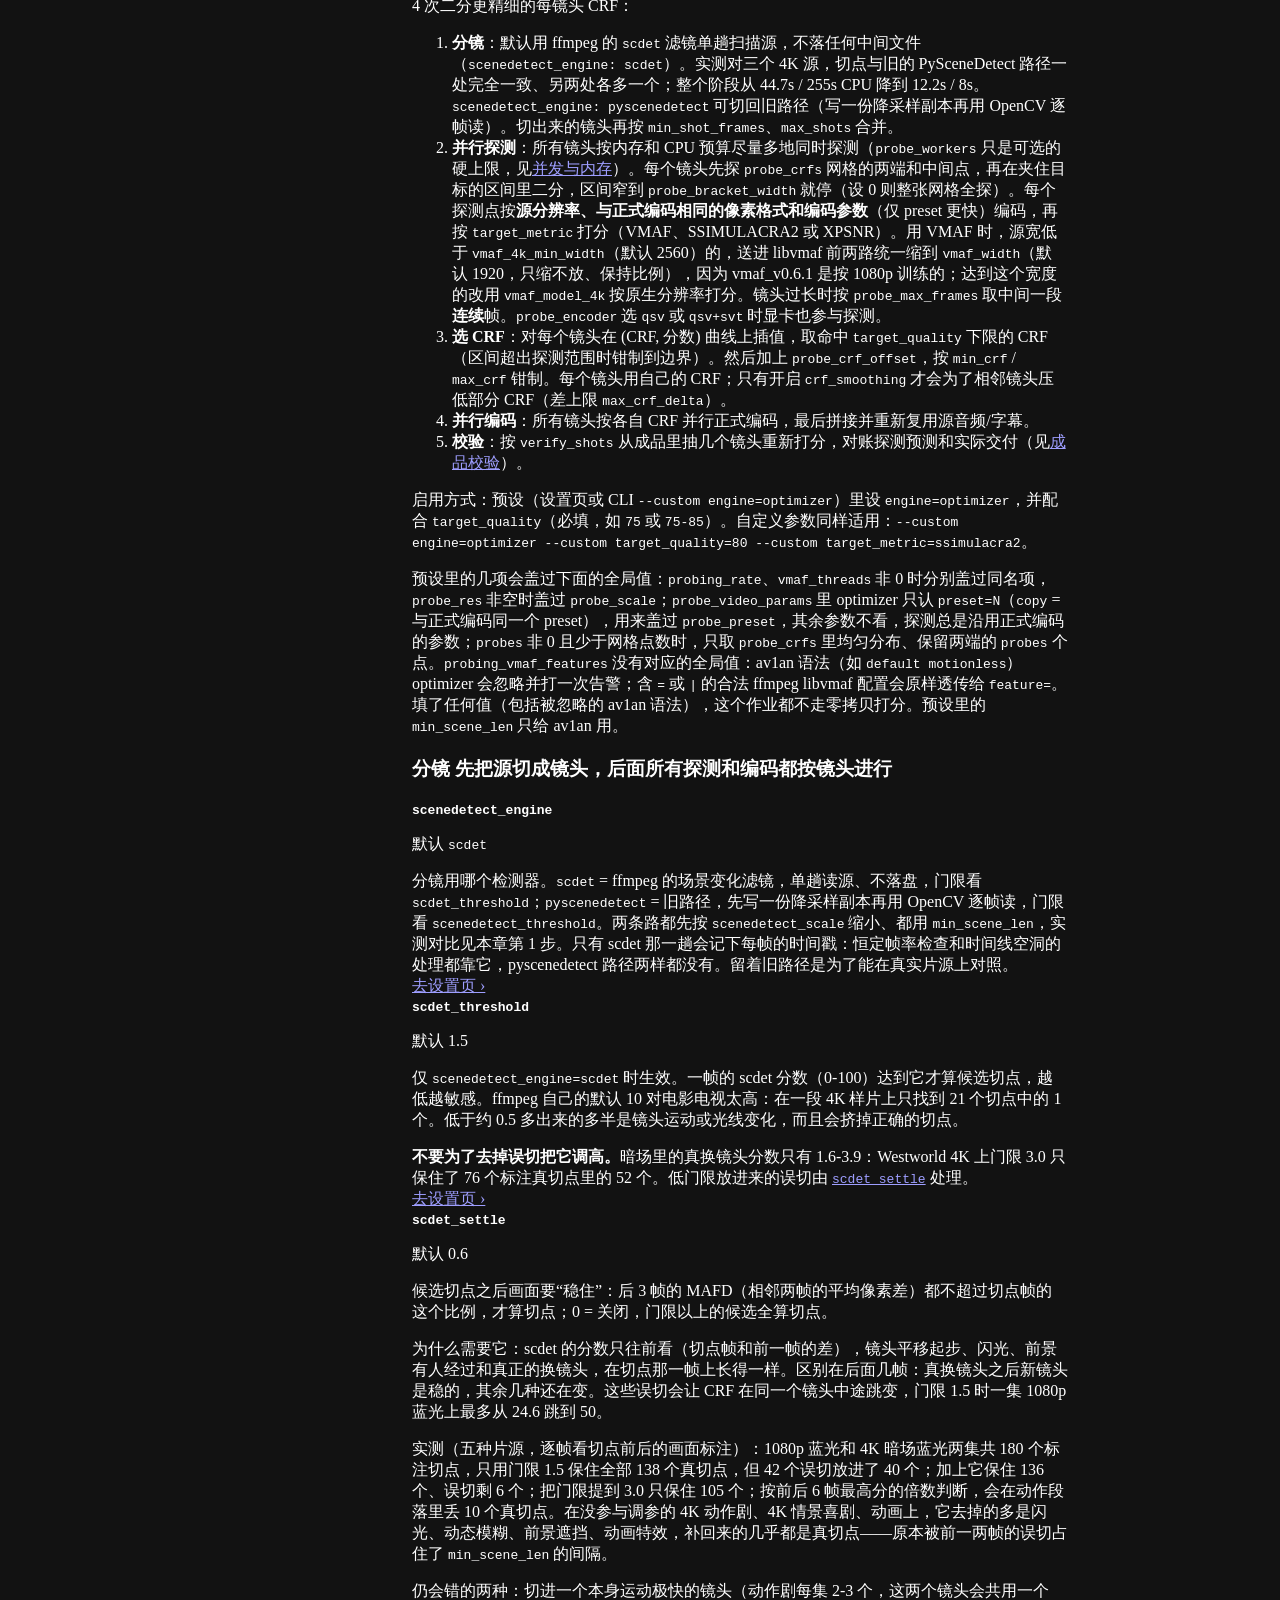
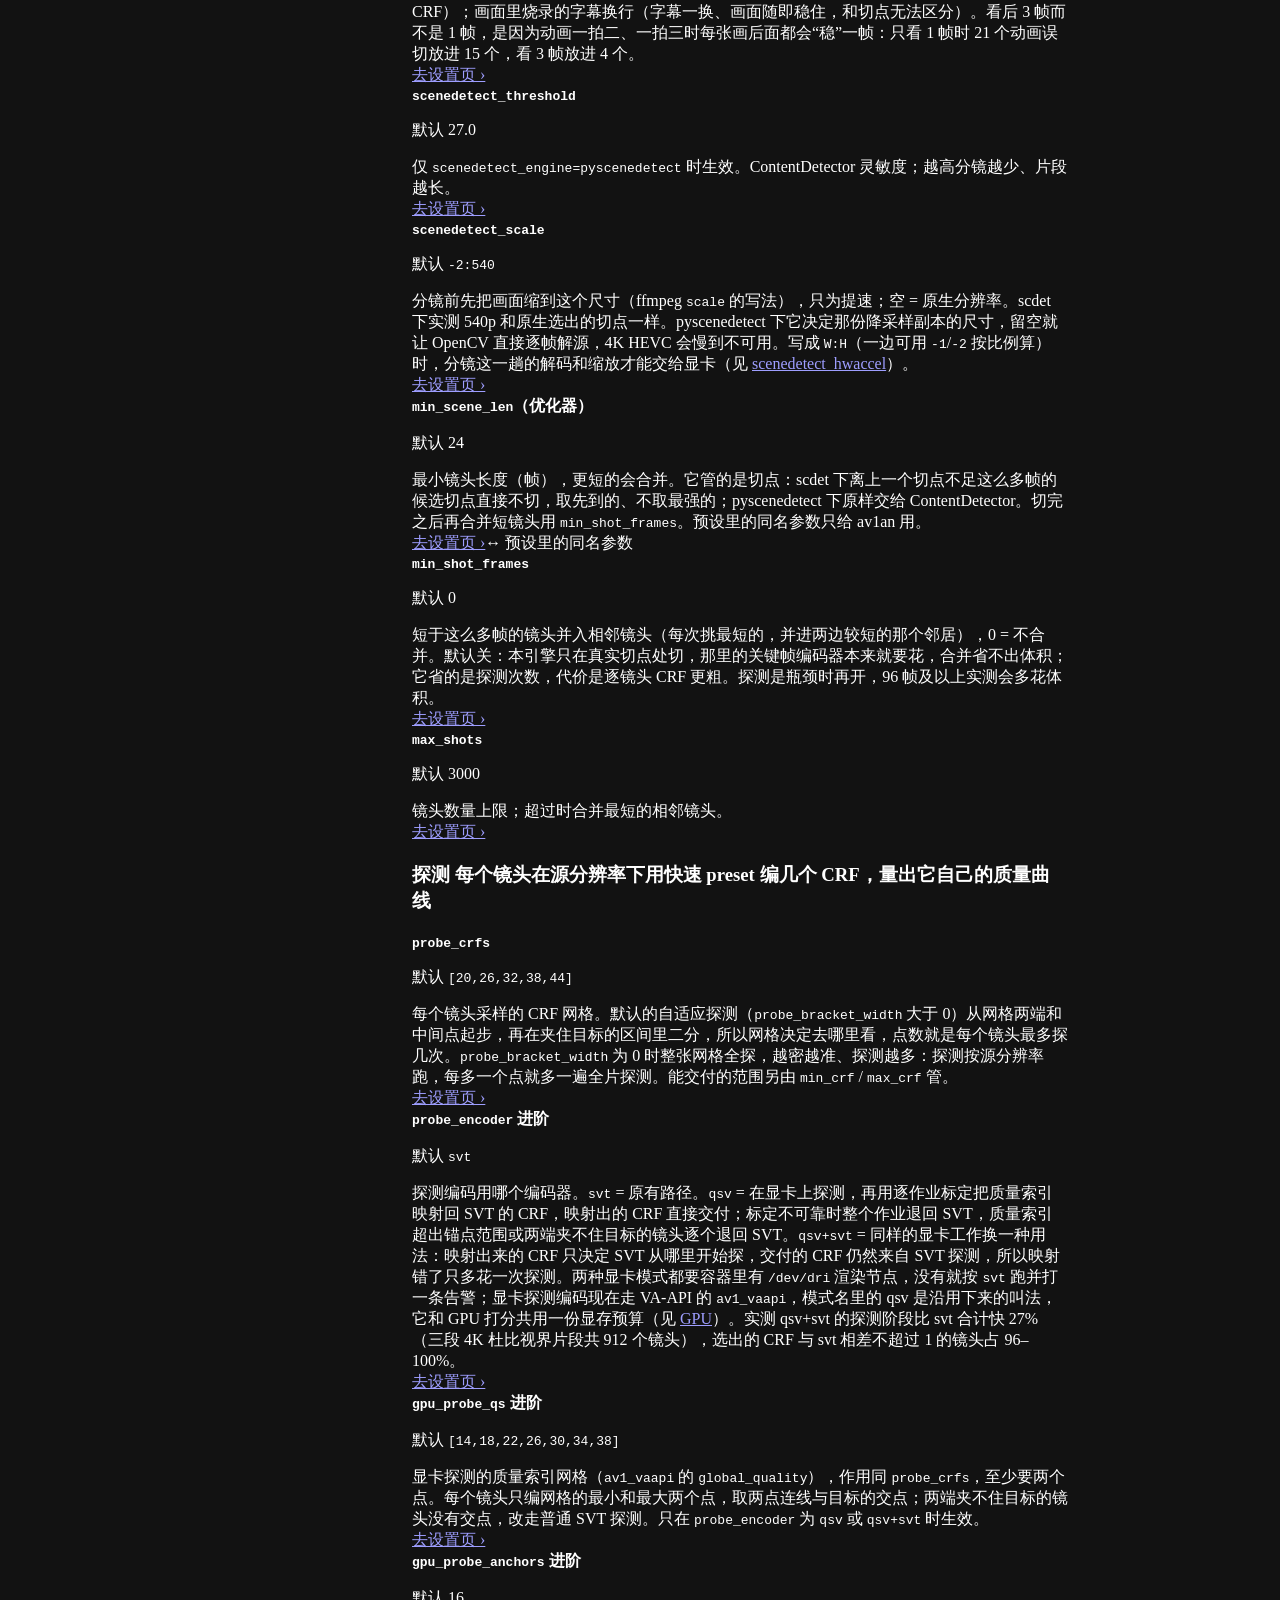
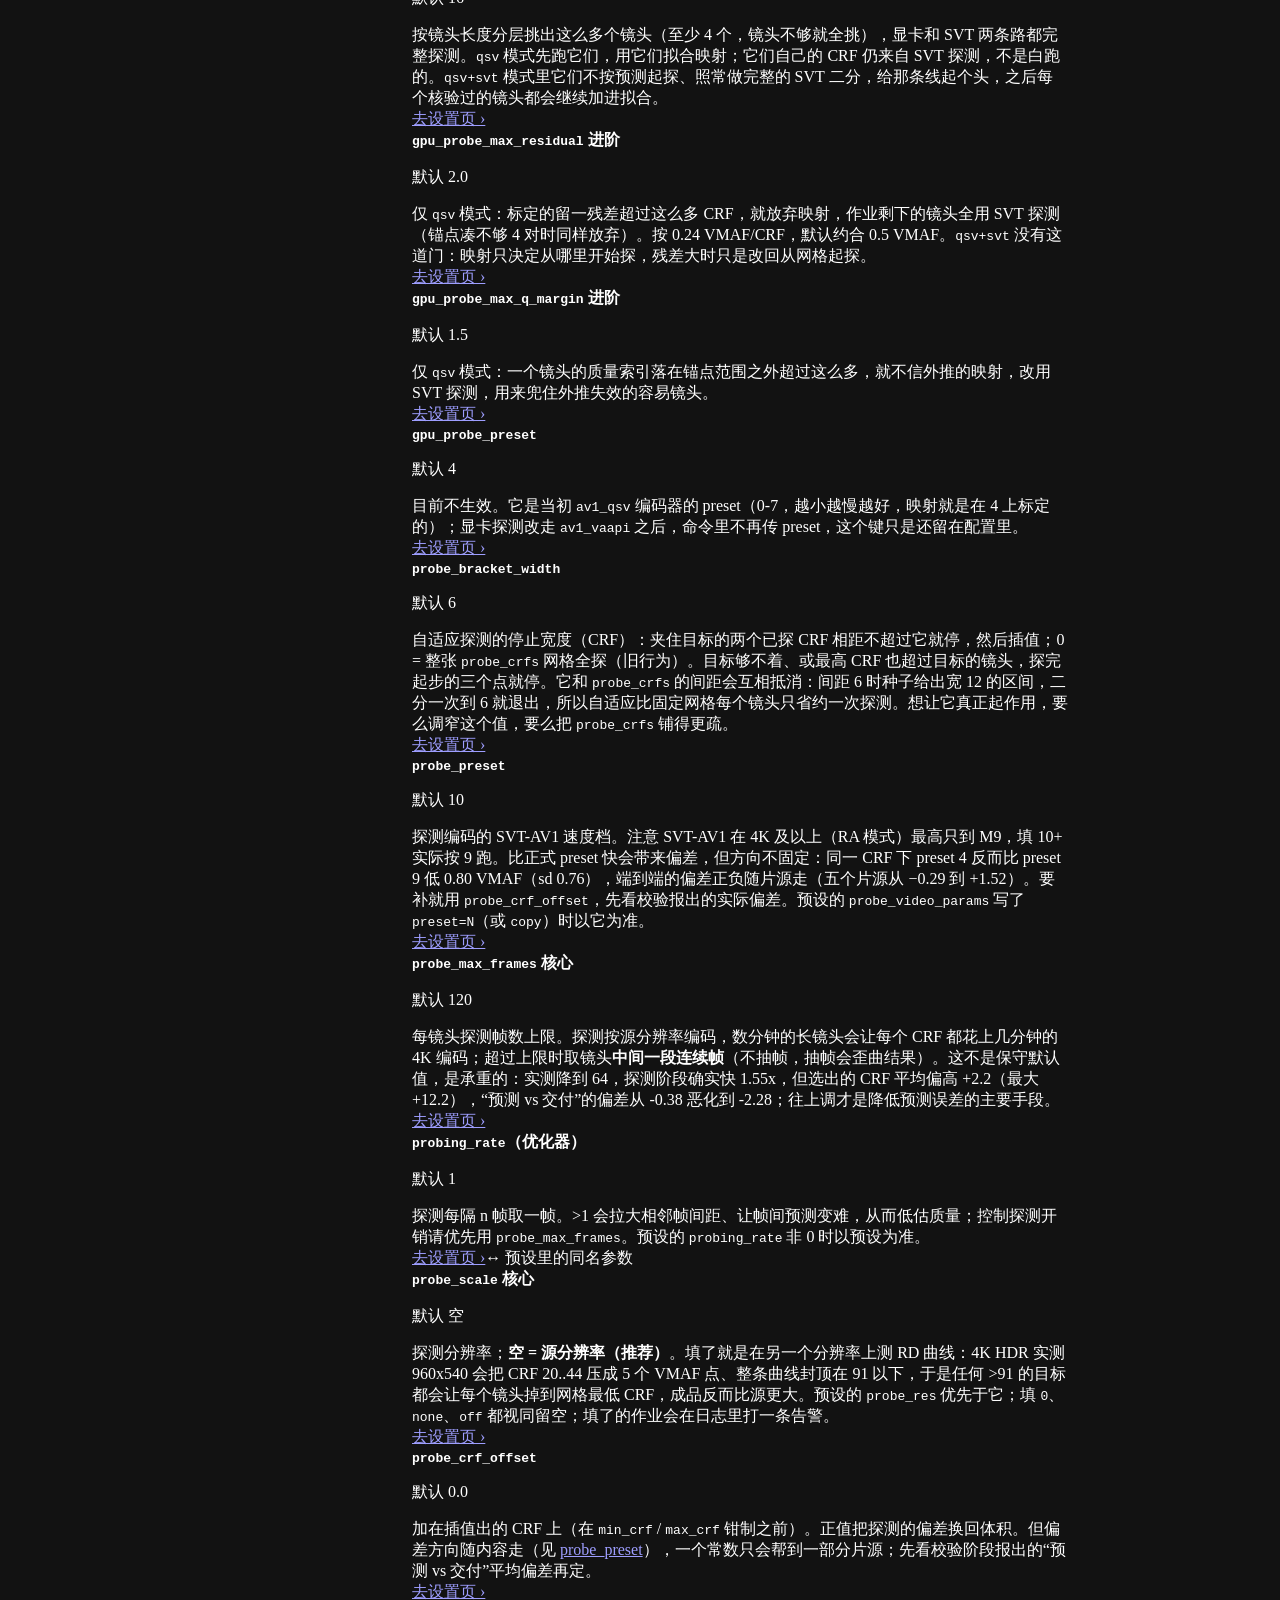
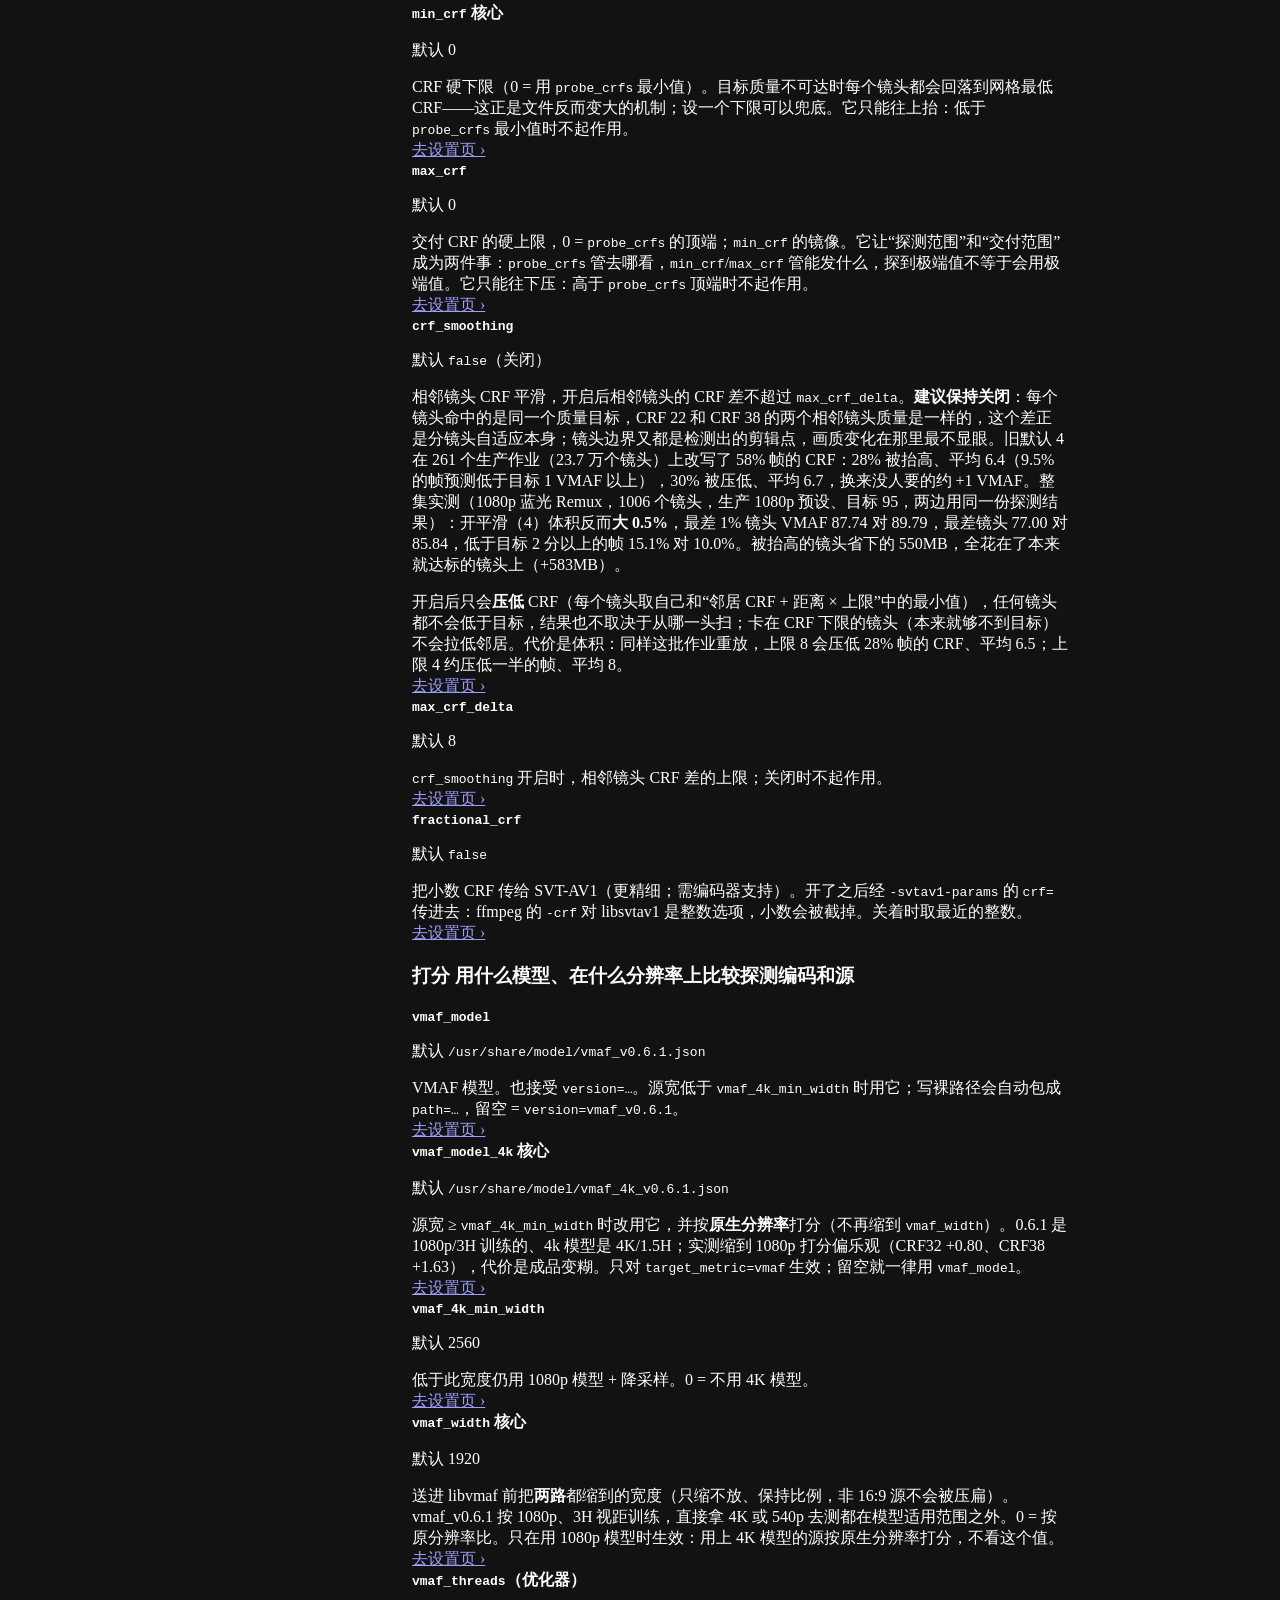
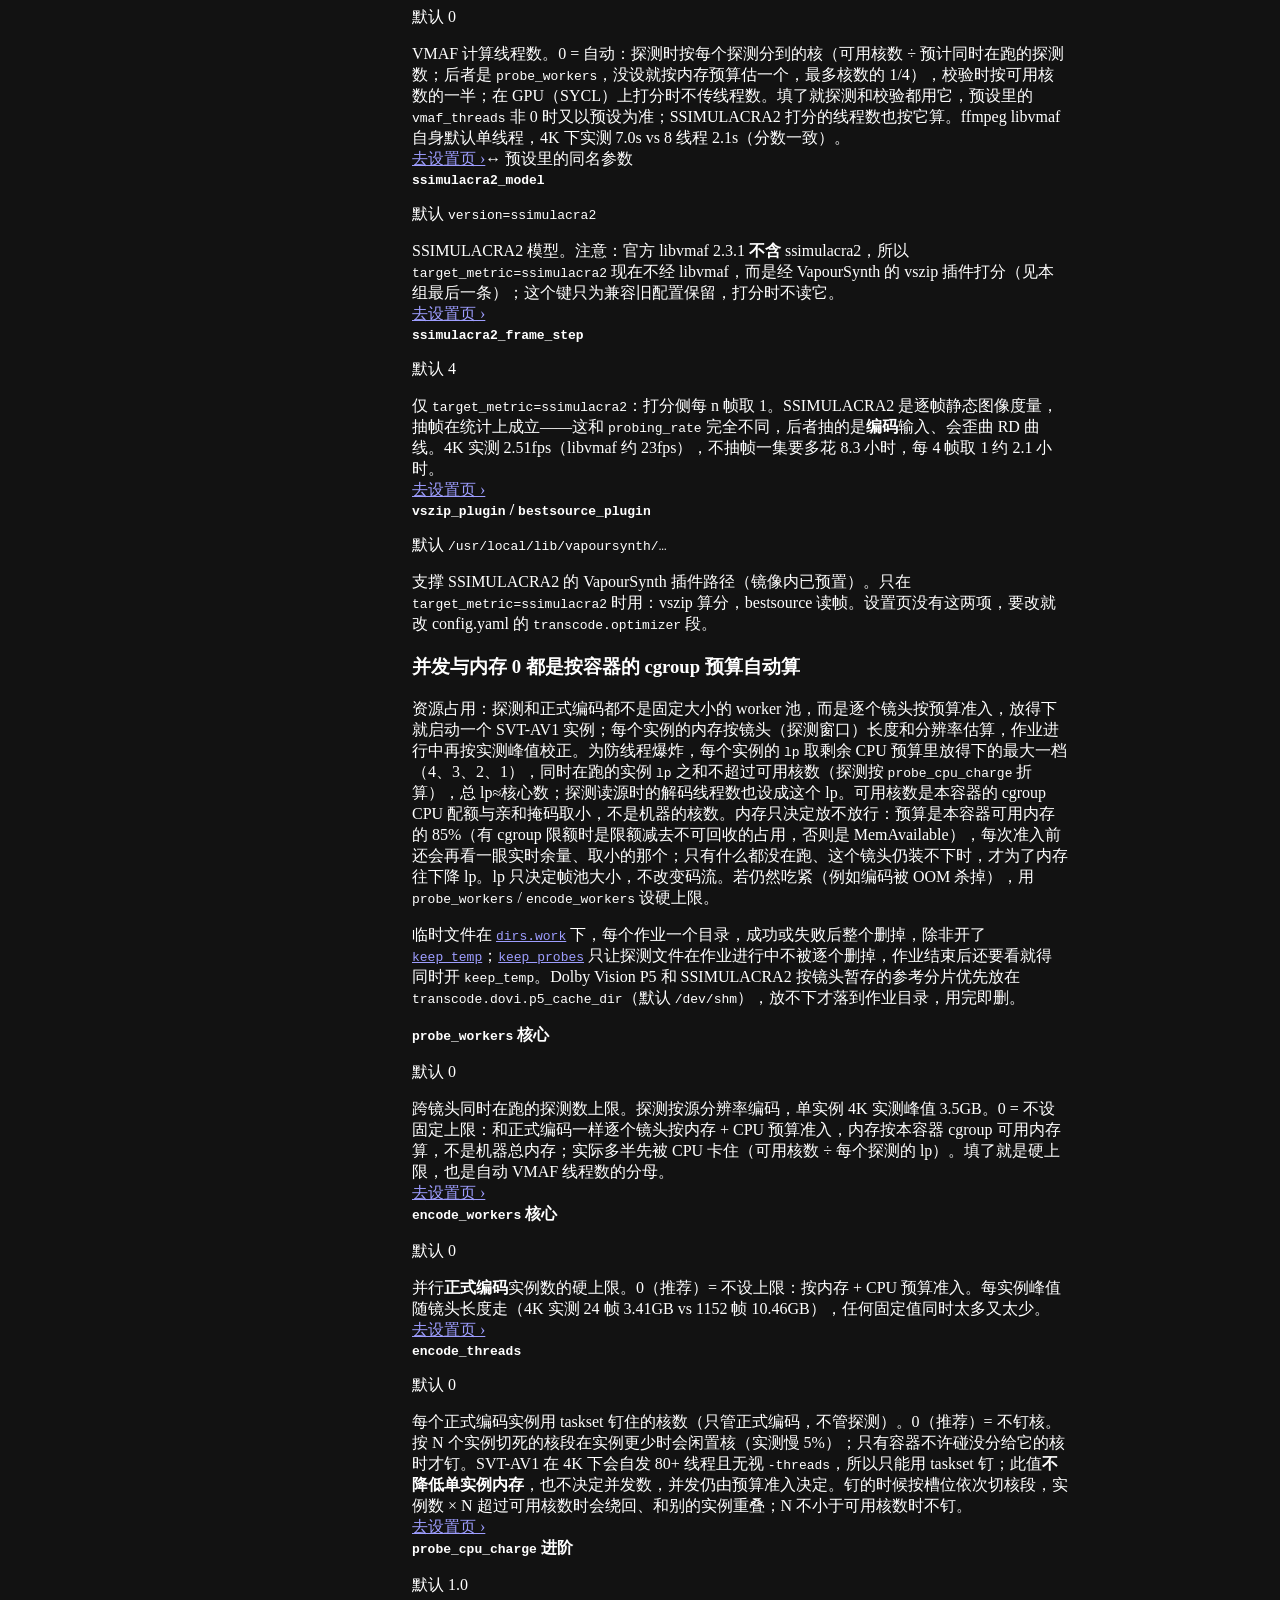
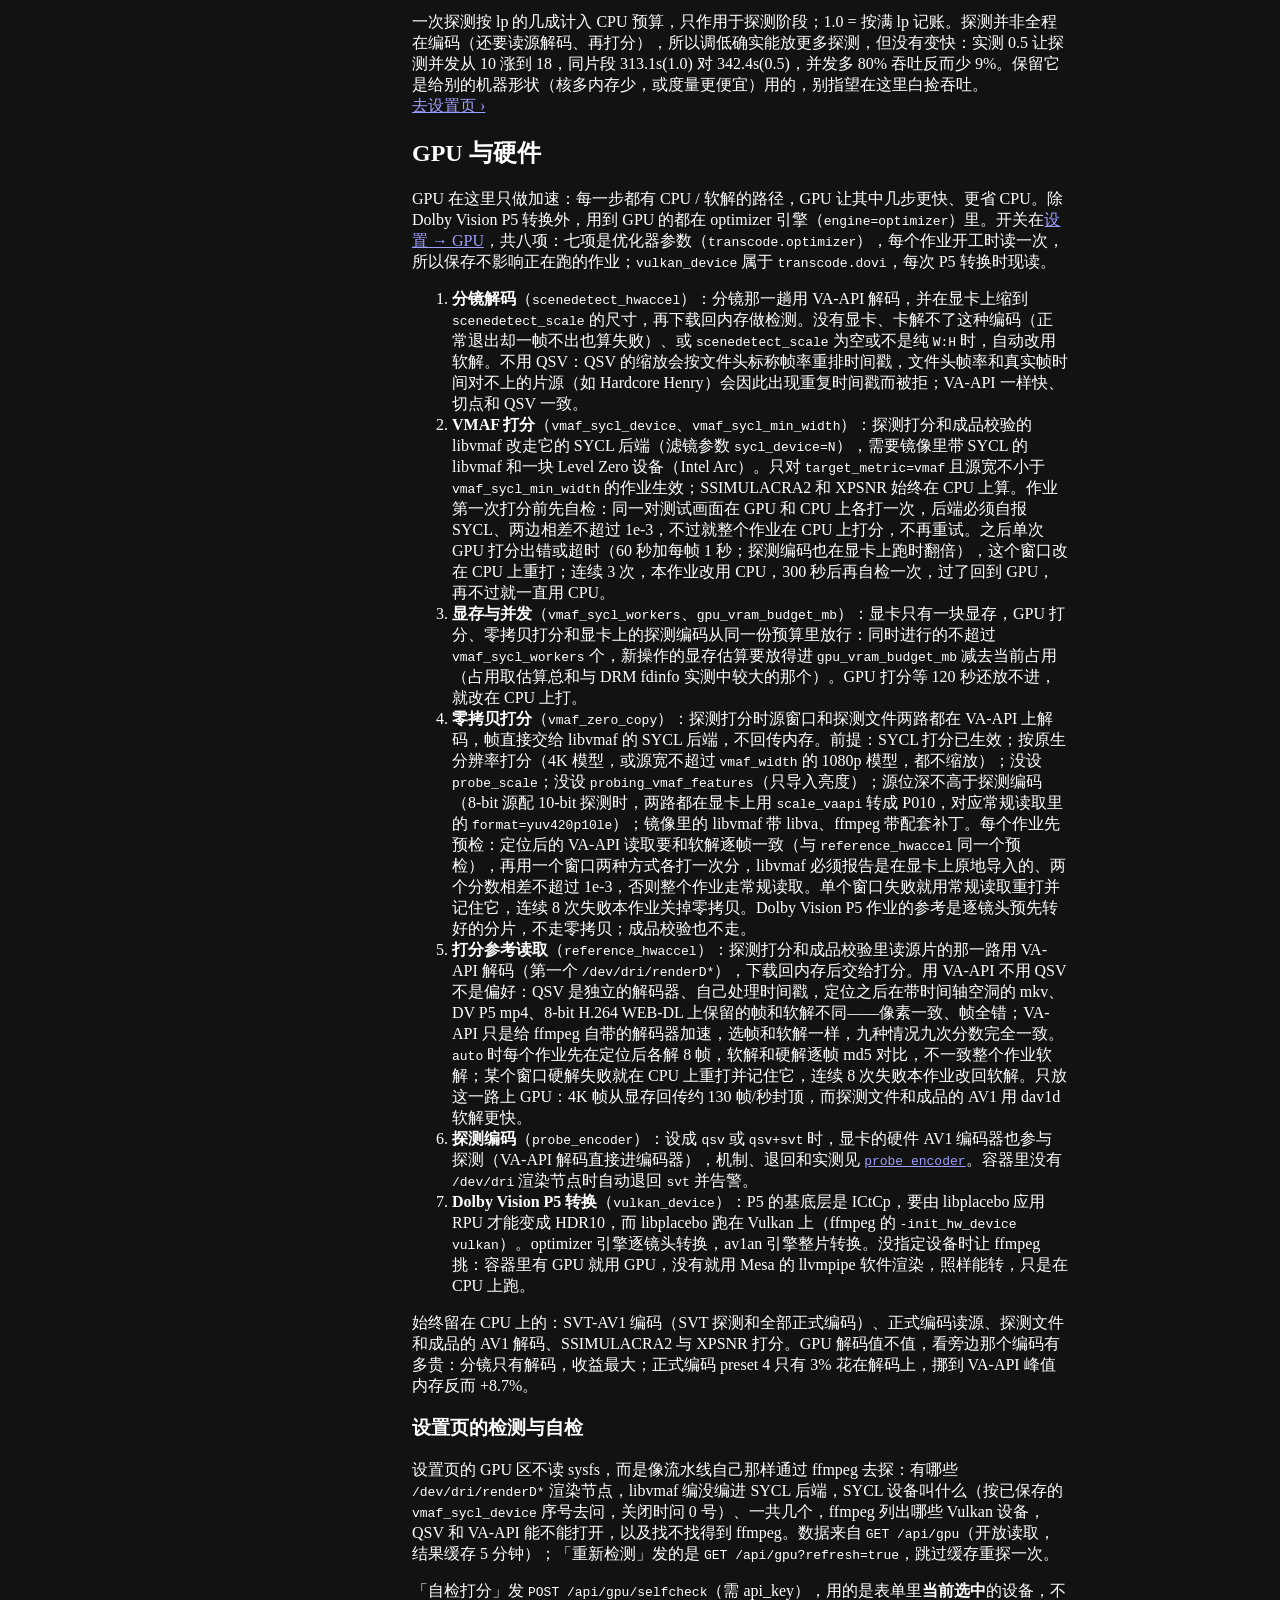
==== commit 81000a29: "subtitles: carry the source's sidecar subtitles to the output's name Plex and Jellyfin pair an exter" ====
--- a/app/static/docs.html
+++ b/app/static/docs.html
@@ -230,6 +230,7 @@
 <ul>
   <li>已是 AV1 的源默认跳过（<code>skip_existing_av1</code>）。</li>
   <li>成功后源文件<b>默认保留</b>在原位置。可选：在<a href="/static/settings.html#sec-safety">设置页</a>开启「转码成功后删除源文件」（需要二次确认，危险操作）。</li>
+  <li>源文件的外挂字幕默认按成品的文件名复制一份到成品旁边（<a href="#sec-subs-sidecar"><code>carry_subtitles</code></a>），开了删除源文件时是移动。</li>
 </ul>
 </section>
 
@@ -722,6 +723,24 @@
   <div class="def__body"><p>本作业的 GPU 操作可以占用多少显存（MB），0 = 自动（6000）。<code>vmaf_sycl_workers</code> 数的是个数，这个数的是字节——显卡耗尽的是后者。占用用 DRM fdinfo 实测，但只看得见本容器里的进程，容器外共用这张卡的程序那份看不到，所以默认给 12GB 的卡留了一半。它是放行门限，不是硬上限：新操作要等估算放得下才开始，估算偏低时整卡照样会超，B580 上日志记过探测阶段峰值 7.1-7.2GB 对 6000MB 的预算。只有这张卡没有别人用时才调高。</p>
     <p class="def__foot"><a class="def__link" href="/static/settings.html#f-gpu_vram_budget_mb">去设置页 ›</a></p></div>
 </div>
+<div class="def" id="p-gpu_watch">
+  <h4 class="def__name"><code>gpu_watch</code> <span class="tag adv">进阶</span></h4>
+  <p class="def__dflt">默认 true</p>
+  <div class="def__body"><p>单独一个进程盯着显卡：每秒读一次显存占用（DRM fdinfo）并写心跳，跟着宿主机的内核日志看这张卡的报错（wedged、任务超时、GT 重置、RCU 卡死），每隔 <a href="#p-gpu_watch_test_s"><code>gpu_watch_test_s</code></a> 做一次小测试（3 帧 VA-API 编码 + 一次 SYCL 打分，都有硬超时）。它报错、测试失败，或者心跳超过 15 秒没更新（卡在驱动里），显卡就算不可用：GPU 打分、VA-API 硬解、显卡探测编码全部改走 CPU，<code>grain_auto</code> 的每一步（分析、降噪、颗粒）在开始前等显卡恢复，跑到一半显卡掉了超过 5 分钟就取消那一步、恢复后重跑。恢复要求出错之后开始的测试通过：wedged 之后就是重绑之后。2026-10-16 的起因：GT 重置之后，主进程读 fdinfo 卡死在 xe 驱动里，探测停了十个小时。</p>
+    <p class="def__foot"><a class="def__link" href="/static/settings.html#f-gpu_watch">去设置页 ›</a></p></div>
+</div>
+<div class="def" id="p-gpu_watch_kernel_log">
+  <h4 class="def__name"><code>gpu_watch_kernel_log</code> <span class="tag adv">进阶</span></h4>
+  <p class="def__dflt">默认 <code>/host/log/kern.log</code></p>
+  <div class="def__body"><p>宿主机内核日志在容器里的路径。compose 把宿主机 <code>/var/log</code> 只读挂到 <code>/host/log</code>：挂目录而不是文件，每周日志轮转后才能跟到新文件。留空或文件不存在 = 不看内核日志，只靠心跳和定期测试，发现问题会慢一些。</p>
+    <p class="def__foot"><a class="def__link" href="/static/settings.html#f-gpu_watch_kernel_log">去设置页 ›</a></p></div>
+</div>
+<div class="def" id="p-gpu_watch_test_s">
+  <h4 class="def__name"><code>gpu_watch_test_s</code> <span class="tag adv">进阶</span></h4>
+  <p class="def__dflt">默认 600</p>
+  <div class="def__body"><p>显卡正常时，监测进程多久做一次小测试（秒）。出错之后不按这个间隔：冷却 10 分钟后每分钟测一次，直到通过。测试很小（256×256、几秒），但每次会占一个 SYCL 上下文（约 400MB 显存）几秒钟。</p>
+    <p class="def__foot"><a class="def__link" href="/static/settings.html#f-gpu_watch_test_s">去设置页 ›</a></p></div>
+</div>
 <div class="def" id="p-vmaf_sycl_workers">
   <h4 class="def__name"><code>vmaf_sycl_workers</code> <span class="tag adv">进阶</span></h4>
   <p class="def__dflt">默认 0</p>
@@ -792,6 +811,18 @@
   <li>读不出源有哪些流时，保留全部字幕，只清掉字幕的 default 标记，其余标记照源复制；这种情况下不丢轨、不加 srt。</li>
   <li>最终封装用 mkvmerge，它不可用或失败时退回 ffmpeg；两条路写出的字幕标记一致，但 ffmpeg 这条路保不住图片附件和附件的 UID。</li>
 </ul>
+
+<h3 id="sec-subs-sidecar">外挂字幕跟着成品改名（<code>carry_subtitles</code>）</h3>
+<p>上面说的都是封装在文件里的字幕；这一节说文件<b>旁边</b>的字幕，两种引擎都做。Plex 和 Jellyfin 按文件名把外挂字幕配给视频：字幕名要以视频文件名开头，<code>X.mkv</code> 配 <code>X.zh.srt</code>、<code>X.en.srt</code>。成品改了名（编码标记换成 AV1）、又写在另一个目录（默认源目录下的 <code>av1/</code>），源的外挂字幕（Bazarr 下的、aisub 翻的）就配不到成品上，源删掉以后它们只剩孤儿。</p>
+<ul>
+  <li><b>带哪些</b>：源文件旁边、以及它旁边的 <code>subs/</code>（<code>Subs</code>、<code>subtitles</code>、<code>sub</code>，不分大小写）里，名字以源文件名加一个点开头的字幕文件（<code>.srt .ass .ssa .vtt .sub .idx .sup .smi</code>，比较不分大小写）。同目录里另一个视频的文件名更长、也以源文件名开头时（<code>X.mkv</code> 和 <code>X.part2.mkv</code>），以 <code>X.part2.</code> 开头的字幕算那个视频的，不带。蓝光原盘（目录、<code>.iso</code>、<code>.mpls</code>）没有按它命名的外挂字幕，不做。</li>
+  <li><b>放到哪</b>：成品旁边的同一位置，源文件名那一段换成成品的文件名：<code>S1/subs/X.HEVC.zh.srt</code> → <code>S1/av1/subs/X.AV1.zh.srt</code>，<code>S1/X.HEVC.en.srt</code> → <code>S1/av1/X.AV1.en.srt</code>。先写成同目录下的点开头临时文件再改名，播放器读不到写了一半的字幕。时间轴不用改：音轨和封装的字幕带着原时间戳复制，新视频按源的起始偏移对齐（见<a href="#sec-subs-always">复用</a>）。</li>
+  <li><b>已经有文件时</b>：目标位置已有同名文件就不动它——内容相同记作“已在”，不同就保留那个文件、记一条告警，源旁边的那份也保留。</li>
+  <li><b>和删除源文件</b>：开着 <code>delete_source</code> 时，源删成功之后，已经在成品旁边的那几份从源旁边删掉，等于移动；删源失败或目标有别的文件时两边都留着。</li>
+  <li><b>手动把成品挪回季目录时</b>：<code>av1/subs/</code> 里的字幕要挪进季目录的 <code>subs/</code>，和成品一样改用新名字，Plex 才配得上；直接 <code>mv av1/* .</code> 时，季目录已有 <code>subs/</code> 的话这一项会报 Directory not empty。</li>
+  <li><b>失败</b>：读不了、写不进的文件记一条告警，作业照样是完成。</li>
+</ul>
+<p>结果记在应用日志里（每份一行 <code>subtitle … -> copied …</code>），也追加在作业日志末尾（<code>[subtitles]</code> 开头的几行）。关掉：设置页「源文件处理」，或 config.yaml 的 <code>transcode.carry_subtitles: false</code>。</p>
 
 <h3 id="sec-subs-log">在哪看结果</h3>
 <p>这几件事记在应用日志里（进程的标准错误输出；<code>logging.file</code> 为 <code>true</code> 时也写进 <code>dirs.logs</code> 下的 <code>av1transcode.log</code>），不在队列页的作业日志里：丢了哪些空轨是一行 <code>optimizer: dropping … empty subtitle stream(s)</code>；每条 OCR 成功的轨一行 <code>optimizer: OCR'd s:…</code>，带条数、用时和门限用到的数字；没做成的是 <code>no text copy of s:…</code> 加原因，没装 tesseract 时是 <code>pgs_ocr_srt is on but tesseract is not installed</code>。成品的结构检查按源的字幕轨数减去丢掉的空轨、加上新增的 srt 来核对字幕数，所以丢轨、加轨都不会让它报错（见<a href="#sec-verify-output">结构检查</a>）。</p>
@@ -1034,7 +1065,7 @@
 <div class="def" id="c-dirs-presets_file">
   <h3 class="def__name"><code>presets_file / settings_file</code></h3>
   <p class="def__dflt">配置段 <code>dirs</code> · 默认 <code>data/presets.json</code> / <code>data/settings.json</code>（随附 config.yaml：<code>/data/presets.json</code> / <code>/data/settings.json</code>）</p>
-  <div class="def__body"><p>网页端保存的预设 / 设置的持久化文件。<code>settings_file</code> 里存并行数（<code>concurrency</code>、<code>av1an_workers</code>）、<code>delete_source</code>、与 config.yaml 不同的优化器参数和 <code>vulkan_device</code>；启动时这些值盖在 config.yaml 和环境变量之上。</p></div>
+  <div class="def__body"><p>网页端保存的预设 / 设置的持久化文件。<code>settings_file</code> 里存并行数（<code>concurrency</code>、<code>av1an_workers</code>）、<code>delete_source</code>、<code>carry_subtitles</code>、与 config.yaml 不同的优化器参数和 <code>vulkan_device</code>；启动时这些值盖在 config.yaml 和环境变量之上。</p></div>
 </div>
 <div class="def" id="c-workers-concurrency">
   <h3 class="def__name"><code>concurrency</code></h3>
@@ -1088,6 +1119,12 @@
   <h3 class="def__name"><code>keep_temp / delete_source</code></h3>
   <p class="def__dflt">配置段 <code>transcode</code> · 默认 <code>false</code> / <code>false</code></p>
   <div class="def__body"><p>保留作业临时文件（<a href="#c-dirs-work"><code>dirs.work</code></a> 下，两种引擎都算；开着时启动清理也跳过）/ 成功后删除源文件。</p>
+    <p class="def__foot"><a class="def__link" href="/static/settings.html#sec-safety">去设置页 ›</a></p></div>
+</div>
+<div class="def" id="c-transcode-carry_subtitles">
+  <h3 class="def__name"><code>carry_subtitles</code></h3>
+  <p class="def__dflt">配置段 <code>transcode</code> · 默认 <code>true</code></p>
+  <div class="def__body"><p>成功后把源文件的外挂字幕按成品的文件名复制到成品旁边（开着 <code>delete_source</code> 时是移动），见<a href="#sec-subs-sidecar">外挂字幕跟着成品改名</a>。</p>
     <p class="def__foot"><a class="def__link" href="/static/settings.html#sec-safety">去设置页 ›</a></p></div>
 </div>
 <div class="def" id="c-transcode-video">
@@ -1364,7 +1401,13 @@
 <div class="def" id="api-safety">
   <h3 class="def__name"><code>/api/settings/safety</code></h3>
   <p class="def__dflt">方法 <code>GET</code></p>
-  <div class="def__body"><p>返回 <code>{"delete_source": true|false}</code>：成功后是否删除源文件。</p></div>
+  <div class="def__body"><p>返回 <code>{"delete_source": true|false, "carry_subtitles": true|false}</code>：成功后是否删除源文件、是否把外挂字幕带到成品旁边。</p></div>
+</div>
+<div class="def" id="api-carry-subtitles">
+  <h3 class="def__name"><code>/api/settings/carry_subtitles</code></h3>
+  <p class="def__dflt">方法 <code>PUT</code> · 需密钥</p>
+  <div class="def__body"><p>「带上外挂字幕」的开关：<code>{"enabled": true}</code>。不删任何东西，所以不用确认。立即生效并写进 <code>dirs.settings_file</code>，返回 <code>{"ok": true, "carry_subtitles": …}</code>。和 <code>delete_source</code> 一样在作业完成的那一刻才读。见<a href="#sec-subs-sidecar">外挂字幕跟着成品改名</a>。</p>
+    <p class="def__foot"><a class="def__link" href="/static/settings.html#sec-safety">去设置页 ›</a></p></div>
 </div>
 <div class="def" id="api-delete-source">
   <h3 class="def__name"><code>/api/settings/delete_source</code></h3>
